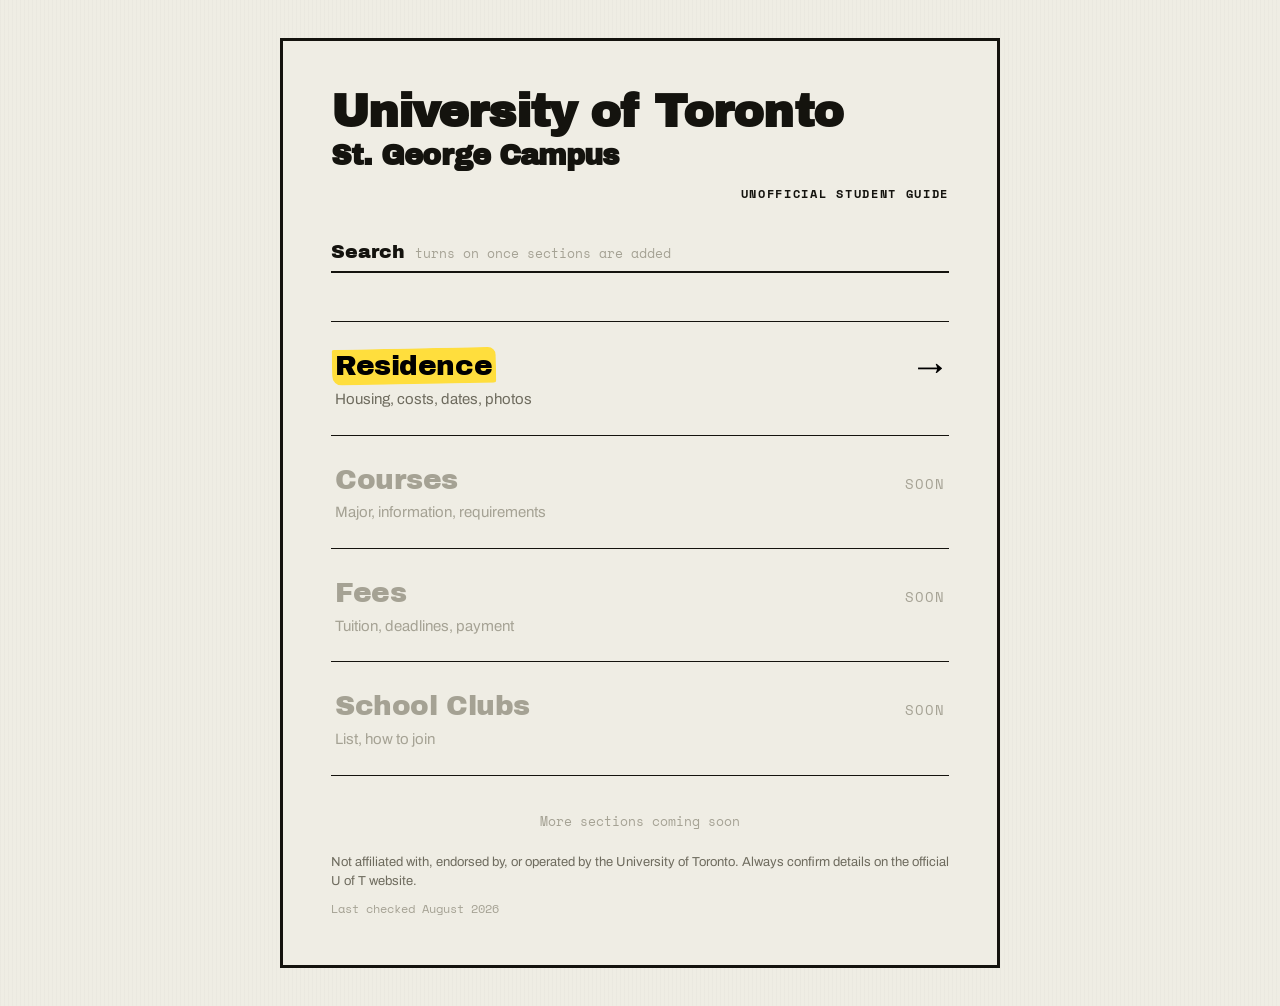
==== index.html @ 9d3afd89 "Add files via upload" ====
<!DOCTYPE html>
<!-- ============================================
     UofT Guide — 홈 화면 (4-A 단계)
     이 파일은 "뼈대" 입니다. 무엇이 화면에 있는지만 정합니다.
     생김새는 style.css, 동작은 app.js 가 담당합니다.
     ============================================ -->
<html lang="en">
<head>
  <meta charset="UTF-8">
  <!-- 폰에서 글자가 삐져나오지 않게 하는 설정. 지우면 안 됩니다. -->
  <meta name="viewport" content="width=device-width, initial-scale=1.0">

  <!-- ⚠️ 아래 한 줄은 "구글아, 이 사이트를 검색 결과에 넣지 마" 라는 뜻입니다.
       주소를 아는 사람만 들어올 수 있게 막아둔 것입니다.
       내용이 충분히 채워져서 남들에게 알려도 되겠다 싶으면,
       이 줄만 통째로 지우세요. 며칠 뒤부터 구글에 뜨기 시작합니다. -->
  <meta name="robots" content="noindex, nofollow">

  <!-- 구글 검색에 뜰 때 보이는 제목과 설명 -->
  <title>UofT St. George — Unofficial Student Guide</title>
  <meta name="description" content="A plain-language guide to residence, courses, fees and clubs at the University of Toronto St. George campus. Made by students, not by the university.">

  <!-- 글씨체를 인터넷에서 불러옵니다 -->
  <link rel="preconnect" href="https://fonts.googleapis.com">
  <link rel="preconnect" href="https://fonts.gstatic.com" crossorigin>
  <link href="https://fonts.googleapis.com/css2?family=Archivo+Black&family=Archivo:wght@400;500;600&family=Space+Mono:wght@400;700&display=swap" rel="stylesheet">

  <!-- 디자인 파일 연결 -->
  <link rel="stylesheet" href="style.css">
</head>

<body>

  <!-- ===== 화면 1: 홈 ===== -->
  <main class="sheet" id="view-home">

    <!-- ===== 상단: 제목 + 검색 ===== -->
    <header class="masthead">
      <h1 class="title">
        University of Toronto
        <span class="title__sub">St.&nbsp;George Campus</span>
      </h1>

      <p class="stamp">Unofficial student guide</p>

      <!-- 검색: 스케치처럼 네모 상자가 아니라 밑줄입니다.
           지금은 잠겨 있습니다. 섹션이 2개 이상 생기는 4-B 단계에서 켭니다. -->
      <div class="search">
        <label class="search__label" for="search">Search</label>
        <input
          class="search__input"
          id="search"
          type="text"
          placeholder="turns on once sections are added"
          disabled>
      </div>
    </header>

    <!-- ===== 섹션 목록 ===== -->
    <!-- 줄 전체가 버튼입니다. data-key 는 app.js 가 어느 줄인지 알아보는 이름표입니다. -->
    <nav class="sections">

      <button type="button" class="row is-live" data-key="residence">
        <span class="row__name"><span class="hl">Residence</span></span>
        <span class="row__cue">&rarr;</span>
        <span class="row__desc">Housing, costs, dates, photos</span>
      </button>

      <button type="button" class="row is-soon" data-key="courses">
        <span class="row__name">Courses</span>
        <span class="row__cue">Soon</span>
        <span class="row__desc">Major, information, requirements</span>
      </button>

      <button type="button" class="row is-soon" data-key="fees">
        <span class="row__name">Fees</span>
        <span class="row__cue">Soon</span>
        <span class="row__desc">Tuition, deadlines, payment</span>
      </button>

      <button type="button" class="row is-soon" data-key="clubs">
        <span class="row__name">School Clubs</span>
        <span class="row__cue">Soon</span>
        <span class="row__desc">List, how to join</span>
      </button>

    </nav>

    <!-- ===== 하단 ===== -->
    <footer class="colophon">
      <p class="colophon__more">More sections coming soon</p>
      <p class="colophon__legal">
        Not affiliated with, endorsed by, or operated by the University of Toronto.
        Always confirm details on the official U&nbsp;of&nbsp;T website.
      </p>
      <p class="colophon__date">Last checked <time datetime="2026-08">August 2026</time></p>
    </footer>

  </main>


  <!-- ===== 화면 2: Residence 목록 =====
       hidden 이 붙어 있으면 화면에 안 보입니다.
       Residence 를 누르면 app.js 가 이걸 떼어냅니다. -->
  <main class="sheet" id="view-residence" hidden>

    <button type="button" class="backlink" data-back>&larr;&nbsp; Back</button>

    <h2 class="page-title">Residence</h2>

    <p class="lede">
      Every residence on the St.&nbsp;George campus, side by side. Figures come
      from U&nbsp;of&nbsp;T's official housing page &mdash; always confirm before you apply.
    </p>

    <!-- 제일 중요한 정보를 형광펜 박스로 -->
    <div class="keybox">
      <p class="keybox__main">First-year residence guarantee</p>
      <p class="keybox__sub">
        Finish your U&nbsp;of&nbsp;T Residence Portal application by <strong>March&nbsp;31</strong>
        and accept your admission offer by <strong>June&nbsp;2</strong>. Miss either date and the
        guarantee is gone.
      </p>
    </div>

    <p class="count" id="res-count"></p>

    <!-- 기숙사 카드가 여기에 자동으로 채워집니다.
         이 안은 비워두세요. app.js 가 data.js 를 읽어서 만듭니다. -->
    <div class="cards" id="res-list"></div>

    <p class="colophon__date">Last checked <time datetime="2026-08">August 2026</time></p>

  </main>


  <!-- ===== 화면 3: 기숙사 상세 =====
       이 안은 거의 비어 있습니다.
       어느 기숙사를 눌렀느냐에 따라 내용이 달라지기 때문에,
       app.js 가 data.js 를 읽어서 그때그때 채워 넣습니다. -->
  <main class="sheet" id="view-detail" hidden>

    <button type="button" class="backlink" data-back-to="residence">&larr;&nbsp; Residence</button>

    <div id="detail-body"></div>

  </main>


  <!-- 짧게 떴다 사라지는 알림창. 처음에는 숨어 있습니다. -->  <div class="toast" id="toast" role="status" aria-live="polite"></div>

  <!-- 파일 연결. 순서가 중요합니다: data.js 가 app.js 보다 먼저 와야 합니다. -->
  <script src="data.js"></script>
  <script src="app.js"></script>
</body>
</html>
---- style.css ----
/* ============================================
   UofT Guide — 디자인 (4-A 단계)
   컨셉: 캠퍼스 게시판에 붙은 학생용 유인물.
   종이, 검은 잉크, 그리고 형광펜 한 줄.
   ============================================ */

/* ---- 색과 글씨체를 여기 한 곳에 모아둡니다.
        나중에 색을 바꾸고 싶으면 이 값만 고치면 전체가 바뀝니다. ---- */
:root {
  --paper:      #EFEDE4;   /* 종이 바탕색 */
  --ink:        #14130E;   /* 글자색 (완전한 검정보다 살짝 부드럽게) */
  --ink-soft:   #6E6B5E;   /* 설명글 */
  --ink-faint:  #A5A294;   /* 아직 안 열린 섹션 */
  --highlight:  #FFDE3D;   /* 형광펜 노랑 */
  --rule:       #14130E;

  --display: "Archivo Black", "Helvetica Neue", Arial, sans-serif;
  --body:    "Archivo", "Helvetica Neue", Arial, sans-serif;
  --mono:    "Space Mono", "Courier New", monospace;
}

/* ---- 모든 요소의 크기 계산 방식을 통일합니다. 안 하면 배치가 어긋납니다. ---- */
*,
*::before,
*::after {
  box-sizing: border-box;
}

html {
  -webkit-text-size-adjust: 100%;
}

body {
  margin: 0;
  padding: clamp(12px, 3vw, 40px);
  background: var(--paper);
  color: var(--ink);
  font-family: var(--body);
  font-size: 17px;
  line-height: 1.45;
  /* 종이 질감: 아주 옅은 세로 결 */
  background-image: repeating-linear-gradient(
    90deg,
    rgba(20, 19, 14, 0.018) 0px,
    rgba(20, 19, 14, 0.018) 1px,
    transparent 1px,
    transparent 4px
  );
}

/* ============ 검은 테두리 종이 ============ */
.sheet {
  max-width: 720px;
  margin: 0 auto;
  border: 3px solid var(--ink);
  padding: clamp(22px, 5vw, 48px);
  background: var(--paper);
}

/* ============ 상단 ============ */
.masthead {
  margin-bottom: clamp(28px, 6vw, 48px);
}

.title {
  margin: 0;
  font-family: var(--display);
  font-size: clamp(30px, 7vw, 46px);
  line-height: 1.02;
  letter-spacing: -0.02em;
  text-wrap: balance;
}

.title__sub {
  display: block;
  font-size: 0.62em;
  margin-top: 0.18em;
}

/* 오른쪽에 도장처럼 찍히는 한 줄 */
.stamp {
  margin: 14px 0 0;
  text-align: right;
  font-family: var(--mono);
  font-size: 12px;
  font-weight: 700;
  letter-spacing: 0.14em;
  text-transform: uppercase;
  color: var(--ink);
}

/* ---- 검색: 밑줄 형태 ---- */
.search {
  display: flex;
  align-items: baseline;
  gap: 10px;
  margin-top: clamp(24px, 5vw, 36px);
  border-bottom: 2px solid var(--ink);
  padding-bottom: 6px;
}

.search__label {
  font-family: var(--display);
  font-size: 19px;
}

.search__input {
  flex: 1;
  min-width: 0;
  border: 0;
  background: transparent;
  font-family: var(--body);
  font-size: 16px;
  color: var(--ink);
  padding: 2px 0;
}

.search__input::placeholder {
  color: var(--ink-faint);
  font-family: var(--mono);
  font-size: 13px;
}

.search__input:disabled {
  cursor: not-allowed;
}

/* ============ 섹션 목록 ============ */
.sections {
  border-top: 1px solid var(--rule);
}

/* 줄 하나가 통째로 버튼입니다 */
.row {
  display: grid;
  grid-template-columns: 1fr auto;
  align-items: baseline;
  gap: 2px 16px;
  width: 100%;
  margin: 0;
  padding: clamp(18px, 4vw, 24px) 4px;
  border: 0;
  border-bottom: 1px solid var(--rule);
  background: transparent;
  font: inherit;
  text-align: left;
  cursor: pointer;
  transition: background-color 0.15s ease, padding-left 0.15s ease;
}

.row__name {
  font-family: var(--display);
  font-size: clamp(22px, 5vw, 28px);
  letter-spacing: -0.015em;
}

.row__cue {
  font-family: var(--mono);
  font-size: 14px;
  letter-spacing: 0.08em;
  white-space: nowrap;
}

.row__desc {
  grid-column: 1 / -1;
  font-size: 15px;
  color: var(--ink-soft);
}

/* ---- 아직 안 열린 섹션: 흐리게 ---- */
.row.is-soon .row__name,
.row.is-soon .row__desc {
  color: var(--ink-faint);
}

.row.is-soon .row__cue {
  color: var(--ink-faint);
  text-transform: uppercase;
}

/* ---- 열린 섹션: 화살표를 크게 ---- */
.row.is-live .row__cue {
  font-family: var(--body);
  font-size: 26px;
  line-height: 1;
}

/* ---- 손가락이나 마우스가 닿았을 때 ---- */
.row.is-live:hover,
.row.is-live:focus-visible {
  background-color: rgba(20, 19, 14, 0.05);
  padding-left: 12px;
}

.row:focus-visible {
  outline: 3px solid var(--ink);
  outline-offset: -3px;
}

/* ============ 형광펜 — 이 페이지의 signature ============
   진짜 형광펜처럼 글자 뒤에 노란 칠이 그어집니다.
   페이지가 열릴 때 왼쪽에서 오른쪽으로 그어지는 애니메이션이 있습니다. */
.hl {
  position: relative;
  display: inline-block;
}

.hl::before {
  content: "";
  position: absolute;
  left: -0.12em;
  right: -0.12em;
  top: 0.12em;
  bottom: 0.06em;
  background: var(--highlight);
  /* 모서리를 불규칙하게 = 손으로 그은 느낌 */
  border-radius: 2px 8px 3px 10px;
  transform: rotate(-1.1deg);
  transform-origin: left center;
  /* 형광펜처럼 글자가 비쳐 보이게 */
  mix-blend-mode: multiply;
  z-index: -1;
  /* 처음엔 폭 0 → 애니메이션으로 늘어남 */
  animation: swipe 0.5s cubic-bezier(0.2, 0.7, 0.3, 1) 0.35s both;
}

@keyframes swipe {
  from { clip-path: inset(0 100% 0 0); }
  to   { clip-path: inset(0 0 0 0); }
}

/* ---- 줄이 하나씩 나타나는 효과 ---- */
.row {
  animation: rise 0.4s ease both;
}
.row:nth-child(1) { animation-delay: 0.05s; }
.row:nth-child(2) { animation-delay: 0.11s; }
.row:nth-child(3) { animation-delay: 0.17s; }
.row:nth-child(4) { animation-delay: 0.23s; }

@keyframes rise {
  from { opacity: 0; transform: translateY(8px); }
  to   { opacity: 1; transform: translateY(0); }
}

/* ============ 하단 ============ */
.colophon {
  margin-top: clamp(24px, 5vw, 36px);
}

.colophon__more {
  margin: 0 0 22px;
  text-align: center;
  font-family: var(--mono);
  font-size: 13px;
  color: var(--ink-faint);
}

.colophon__legal {
  margin: 0 0 8px;
  font-size: 13px;
  line-height: 1.5;
  color: var(--ink-soft);
}

.colophon__date {
  margin: 0;
  font-family: var(--mono);
  font-size: 12px;
  color: var(--ink-faint);
}

/* ============ 알림창 ============ */
.toast {
  position: fixed;
  left: 50%;
  bottom: 24px;
  transform: translate(-50%, 20px);
  max-width: calc(100% - 32px);
  padding: 11px 18px;
  background: var(--ink);
  color: var(--paper);
  font-family: var(--mono);
  font-size: 13px;
  border-radius: 2px;
  opacity: 0;
  pointer-events: none;
  transition: opacity 0.2s ease, transform 0.2s ease;
}

.toast.is-shown {
  opacity: 1;
  transform: translate(-50%, 0);
}

/* ============ 움직임을 싫어하는 사용자 배려 ============
   기기 설정에서 '동작 줄이기'를 켠 사람에게는 애니메이션을 끕니다. */
@media (prefers-reduced-motion: reduce) {
  *,
  *::before,
  *::after {
    animation-duration: 0.001s !important;
    animation-delay: 0s !important;
    transition-duration: 0.001s !important;
  }
}


/* ============================================
   여기서부터 4-B 에서 추가한 부분입니다
   (위쪽 홈 화면 디자인은 하나도 건드리지 않았습니다)
   ============================================ */

/* ---- 뒤로 가기 ---- */
.backlink {
  display: inline-block;
  margin: 0 0 clamp(20px, 4vw, 30px);
  padding: 6px 0;
  border: 0;
  background: transparent;
  font-family: var(--mono);
  font-size: 13px;
  letter-spacing: 0.06em;
  color: var(--ink);
  cursor: pointer;
}

.backlink:hover {
  text-decoration: underline;
}

.backlink:focus-visible {
  outline: 3px solid var(--ink);
  outline-offset: 2px;
}

/* ---- 섹션 제목 ---- */
.page-title {
  margin: 0 0 14px;
  font-family: var(--display);
  font-size: clamp(30px, 7vw, 42px);
  line-height: 1.05;
  letter-spacing: -0.02em;
}

.lede {
  margin: 0 0 clamp(20px, 4vw, 28px);
  font-size: 16px;
  line-height: 1.55;
  color: var(--ink-soft);
  max-width: 46ch;
}

/* ---- 형광펜 박스: 제일 중요한 정보 ---- */
.keybox {
  margin: 0 0 clamp(26px, 5vw, 36px);
  padding: 16px 18px;
  background: var(--highlight);
  border: 2px solid var(--ink);
}

.keybox__main {
  margin: 0 0 5px;
  font-family: var(--display);
  font-size: 18px;
  line-height: 1.25;
}

.keybox__sub {
  margin: 0;
  font-size: 14px;
  line-height: 1.45;
}

/* ---- 개수 표시 ---- */
.count {
  margin: 0 0 12px;
  font-family: var(--mono);
  font-size: 12px;
  letter-spacing: 0.1em;
  text-transform: uppercase;
  color: var(--ink-faint);
  border-top: 1px solid var(--rule);
  padding-top: 12px;
}

/* ---- 카드 목록 ---- */
.cards {
  display: grid;
  gap: 14px;
}

.card {
  display: grid;
  grid-template-columns: 96px 1fr;
  gap: 0 14px;
  width: 100%;
  padding: 12px;
  border: 2px solid var(--ink);
  background: transparent;
  font: inherit;
  text-align: left;
  cursor: pointer;
  transition: transform 0.14s ease, box-shadow 0.14s ease;
}

.card:hover,
.card:focus-visible {
  transform: translate(-2px, -2px);
  box-shadow: 4px 4px 0 var(--ink);
}

.card:focus-visible {
  outline: none;
}

/* ---- 카드 사진 ---- */
.card__photo {
  position: relative;
  display: block;
  aspect-ratio: 1 / 1;
  overflow: hidden;
  background: rgba(20, 19, 14, 0.07);
}

.card__img {
  width: 100%;
  height: 100%;
  object-fit: cover;
  display: block;
}

/* 사진이 없거나 주소가 깨졌을 때 나오는 회색 네모 */
.card__photo.is-empty::after {
  content: "no photo";
  position: absolute;
  inset: 0;
  display: flex;
  align-items: center;
  justify-content: center;
  font-family: var(--mono);
  font-size: 10px;
  letter-spacing: 0.08em;
  color: var(--ink-faint);
}

/* ---- 카드 글자 ---- */
.card__body {
  display: grid;
  grid-template-columns: 1fr auto;
  align-content: center;
  gap: 3px 10px;
}

.card__name {
  font-family: var(--display);
  font-size: clamp(16px, 3.6vw, 19px);
  line-height: 1.2;
  letter-spacing: -0.01em;
}

.card__cue {
  font-size: 19px;
  line-height: 1;
  align-self: center;
}

.card__meta,
.card__addr {
  grid-column: 1 / -1;
}

.card__meta {
  font-size: 14px;
  color: var(--ink);
}

.card__addr {
  font-family: var(--mono);
  font-size: 11px;
  color: var(--ink-faint);
}

/* ---- 데이터가 하나도 없을 때 ---- */
.empty {
  margin: 0;
  padding: 30px 16px;
  border: 2px dashed var(--ink-faint);
  text-align: center;
  font-family: var(--mono);
  font-size: 13px;
  color: var(--ink-soft);
}

/* ---- 아주 좁은 폰에서는 사진을 조금 줄입니다 ---- */
@media (max-width: 380px) {
  .card {
    grid-template-columns: 76px 1fr;
    gap: 0 11px;
  }
}


/* ============================================
   여기서부터 4-C 에서 추가한 부분입니다
   (상세 화면. 위쪽은 하나도 건드리지 않았습니다)
   ============================================ */

:root {
  --official: #1B4D8F;   /* 공식 정보 = 파랑 */
  --student:  #C05A16;   /* 학생 의견 = 주황 */
}

/* ---- 영상 ---- */
.media {
  margin: 0 0 clamp(20px, 4vw, 28px);
}

.video {
  position: relative;
  width: 100%;
  aspect-ratio: 16 / 9;
  border: 2px solid var(--ink);
  background: var(--ink);
}

.video iframe {
  position: absolute;
  inset: 0;
  width: 100%;
  height: 100%;
  display: block;
}

/* 영상이나 사진 아래 붙는 출처 한 줄 */
.credit {
  margin: 7px 0 0;
  font-family: var(--mono);
  font-size: 11px;
  letter-spacing: 0.04em;
  color: var(--ink-faint);
}

/* ---- 사진 여러 장: 옆으로 넘겨 보기 ---- */
.strip {
  display: flex;
  gap: 10px;
  overflow-x: auto;
  margin: 0 0 clamp(20px, 4vw, 28px);
  padding-bottom: 8px;
  scroll-snap-type: x mandatory;
  -webkit-overflow-scrolling: touch;
}

.strip__img {
  flex: 0 0 auto;
  width: min(78%, 300px);
  aspect-ratio: 4 / 3;
  object-fit: cover;
  border: 2px solid var(--ink);
  scroll-snap-align: start;
}

/* ---- 노란 박스 안 가격 단위 ---- */
.keybox__unit {
  font-family: var(--body);
  font-size: 13px;
  font-weight: 500;
}

/* ---- 정보 구역: 공식 / 학생 ---- */
.block {
  margin: 0 0 clamp(22px, 4vw, 30px);
  padding-top: 16px;
  border-top: 3px solid var(--ink);
}

.block__head {
  margin: 0 0 12px;
  font-family: var(--mono);
  font-size: 12px;
  font-weight: 700;
  letter-spacing: 0.16em;
  text-transform: uppercase;
}

.block--official .block__head { color: var(--official); }
.block--student  .block__head { color: var(--student); }

/* 구역 색을 왼쪽 세로선으로도 한 번 더 표시 */
.block--official { border-left: 4px solid var(--official); padding-left: 14px; }
.block--student  { border-left: 4px solid var(--student);  padding-left: 14px; }

/* ---- 공식 정보 목록 ---- */
.facts {
  margin: 0;
  padding: 0;
  list-style: none;
}

.fact {
  display: grid;
  grid-template-columns: 108px 1fr;
  gap: 10px;
  padding: 8px 0;
  border-bottom: 1px solid rgba(20, 19, 14, 0.14);
  font-size: 15px;
}

.fact:last-child {
  border-bottom: 0;
}

.fact__label {
  font-family: var(--mono);
  font-size: 11px;
  letter-spacing: 0.07em;
  text-transform: uppercase;
  color: var(--ink-faint);
  padding-top: 3px;
}

/* ---- 학생 의견 ---- */
.notes {
  margin: 0;
  padding-left: 18px;
  font-size: 15px;
  line-height: 1.55;
}

.notes li {
  margin-bottom: 7px;
}

/* ---- 공식 사이트로 가는 큰 버튼 ---- */
.cta {
  display: block;
  margin: 0 0 18px;
  padding: 15px 18px;
  border: 2px solid var(--ink);
  background: var(--ink);
  color: var(--paper);
  font-family: var(--display);
  font-size: 16px;
  text-align: center;
  text-decoration: none;
  transition: transform 0.14s ease, box-shadow 0.14s ease;
}

.cta:hover,
.cta:focus-visible {
  transform: translate(-2px, -2px);
  box-shadow: 4px 4px 0 var(--ink);
}

/* ---- 좁은 폰에서는 항목 이름을 위로 ---- */
@media (max-width: 380px) {
  .fact {
    grid-template-columns: 1fr;
    gap: 2px;
  }
}
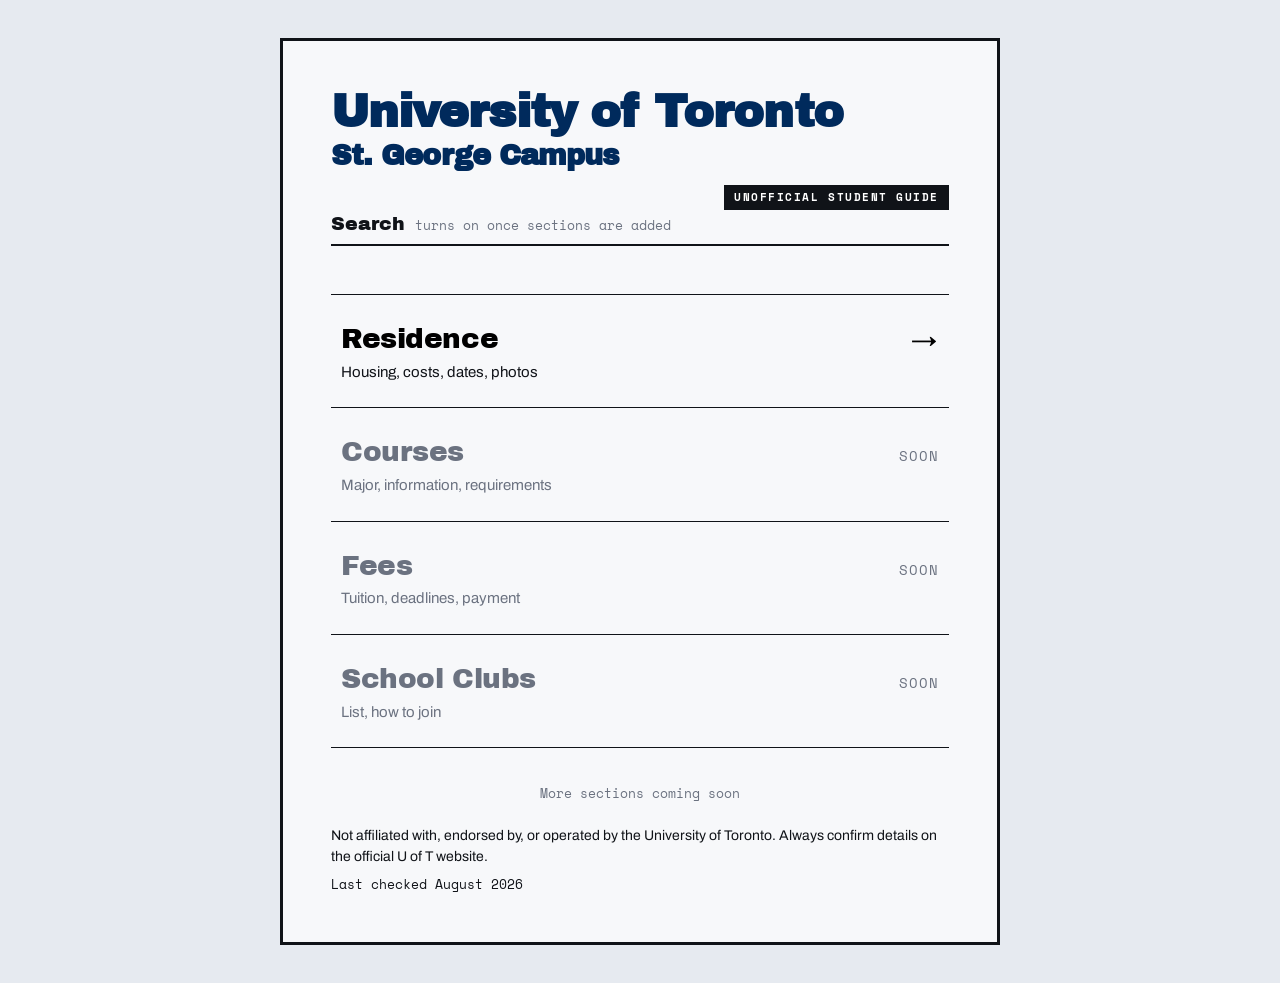
==== commit 09070506: "Add files via upload" ====
--- a/index.html
+++ b/index.html
@@ -61,7 +61,7 @@
     <nav class="sections">
 
       <button type="button" class="row is-live" data-key="residence">
-        <span class="row__name"><span class="hl">Residence</span></span>
+        <span class="row__name">Residence</span>
         <span class="row__cue">&rarr;</span>
         <span class="row__desc">Housing, costs, dates, photos</span>
       </button>
@@ -123,6 +123,13 @@
       </p>
     </div>
 
+    <!-- 정렬 버튼. data-sort 값을 app.js 가 읽습니다. -->
+    <div class="sortbar">
+      <span class="sortbar__label">Sort</span>
+      <button type="button" class="sortbtn is-on" data-sort="price">Lowest price</button>
+      <button type="button" class="sortbtn" data-sort="name">A&ndash;Z</button>
+    </div>
+
     <p class="count" id="res-count"></p>
 
     <!-- 기숙사 카드가 여기에 자동으로 채워집니다.
--- a/style.css
+++ b/style.css
@@ -7,12 +7,17 @@
 /* ---- 색과 글씨체를 여기 한 곳에 모아둡니다.
         나중에 색을 바꾸고 싶으면 이 값만 고치면 전체가 바뀝니다. ---- */
 :root {
-  --paper:      #EFEDE4;   /* 종이 바탕색 */
-  --ink:        #14130E;   /* 글자색 (완전한 검정보다 살짝 부드럽게) */
-  --ink-soft:   #6E6B5E;   /* 설명글 */
-  --ink-faint:  #A5A294;   /* 아직 안 열린 섹션 */
+  --bg:         #E6EAF0;   /* 화면 전체 바탕. 순백보다 어둡게 해서 눈부심을 줄입니다 */
+  --paper:      #F7F8FA;   /* 종이 부분. 순백(#FFFFFF)이 아니라 살짝 낮춘 밝기 */
+  --ink:        #101318;   /* 본문 글자 (거의 검정) */
+  --ink-soft:   #101318;   /* 예전에는 회색이었지만 이제 본문과 같은 검정입니다.
+                              글의 중요도는 색이 아니라 '크기'로만 구분합니다. */
+  --ink-faint:  #101318;   /* 위와 같음 */
+  --muted:      #6B7280;   /* 아직 열리지 않은 섹션에만 쓰는 회색.
+                              중요도가 아니라 '지금 못 누름'을 나타내는 색입니다. */
+  --uoft:       #002A5C;   /* 토론토 대학 파랑 */
   --highlight:  #FFDE3D;   /* 형광펜 노랑 */
-  --rule:       #14130E;
+  --rule:       #101318;
 
   --display: "Archivo Black", "Helvetica Neue", Arial, sans-serif;
   --body:    "Archivo", "Helvetica Neue", Arial, sans-serif;
@@ -33,19 +38,11 @@
 body {
   margin: 0;
   padding: clamp(12px, 3vw, 40px);
-  background: var(--paper);
+  background: var(--bg);
   color: var(--ink);
   font-family: var(--body);
   font-size: 17px;
   line-height: 1.45;
-  /* 종이 질감: 아주 옅은 세로 결 */
-  background-image: repeating-linear-gradient(
-    90deg,
-    rgba(20, 19, 14, 0.018) 0px,
-    rgba(20, 19, 14, 0.018) 1px,
-    transparent 1px,
-    transparent 4px
-  );
 }
 
 /* ============ 검은 테두리 종이 ============ */
@@ -64,6 +61,7 @@
 
 .title {
   margin: 0;
+  color: var(--uoft);          /* 토론토 대학 파랑 */
   font-family: var(--display);
   font-size: clamp(30px, 7vw, 46px);
   line-height: 1.02;
@@ -78,15 +76,27 @@
 }
 
 /* 오른쪽에 도장처럼 찍히는 한 줄 */
+/* 비공식임을 분명히 알리는 도장.
+   학교 공식 사이트로 오해받지 않도록 일부러 눈에 띄게 만들었습니다. */
 .stamp {
+  display: inline-block;
   margin: 14px 0 0;
-  text-align: right;
-  font-family: var(--mono);
-  font-size: 12px;
+  padding: 5px 10px;
+  background: var(--ink);
+  color: #FFFFFF;
+  font-family: var(--mono);
+  font-size: 11px;
   font-weight: 700;
   letter-spacing: 0.14em;
   text-transform: uppercase;
-  color: var(--ink);
+}
+
+/* 도장을 오른쪽으로 밀기 위한 줄 */
+.masthead .stamp {
+  float: right;
+}
+.search {
+  clear: both;
 }
 
 /* ---- 검색: 밑줄 형태 ---- */
@@ -116,7 +126,7 @@
 }
 
 .search__input::placeholder {
-  color: var(--ink-faint);
+  color: var(--muted);
   font-family: var(--mono);
   font-size: 13px;
 }
@@ -132,20 +142,94 @@
 
 /* 줄 하나가 통째로 버튼입니다 */
 .row {
+  position: relative;
+  overflow: hidden;
   display: grid;
   grid-template-columns: 1fr auto;
   align-items: baseline;
   gap: 2px 16px;
   width: 100%;
   margin: 0;
-  padding: clamp(18px, 4vw, 24px) 4px;
+  padding: clamp(18px, 4vw, 24px) 10px;
   border: 0;
   border-bottom: 1px solid var(--rule);
   background: transparent;
   font: inherit;
   text-align: left;
   cursor: pointer;
-  transition: background-color 0.15s ease, padding-left 0.15s ease;
+}
+
+/* ---- 노란 테이프 ----
+   마우스를 올리면 형광펜을 그은 것처럼 줄 전체를 좌에서 우로 훑습니다.
+   진짜 형광펜처럼 보이게 하려고 네 가지를 넣었습니다:
+     1) 살짝 기울임      — 손으로 그은 것처럼
+     2) 울퉁불퉁한 가장자리 — 반듯한 네모가 아니게
+     3) 양 끝을 진하게    — 펜이 멈춘 자리에 잉크가 고이는 효과
+     4) 반투명 겹침      — 종이 위에 색이 얹힌 느낌 */
+.row::before {
+  content: "";
+  position: absolute;
+  left: -4px;
+  right: -4px;
+  top: 12%;
+  bottom: 12%;
+
+  /* 양 끝이 진하고 가운데가 옅음 = 펜이 시작하고 멈춘 자리 */
+  background: linear-gradient(
+    to right,
+    rgba(255, 214, 41, 0.98) 0%,
+    rgba(255, 222, 61, 0.80) 9%,
+    rgba(255, 226, 82, 0.74) 45%,
+    rgba(255, 222, 61, 0.82) 88%,
+    rgba(255, 210, 30, 0.98) 100%
+  );
+
+  /* 위아래 가장자리를 물결지게 잘라서 손으로 그은 자국처럼 */
+  clip-path: polygon(
+    0% 14%,  9% 5%,  23% 11%, 38% 4%,  55% 10%, 71% 3%,  86% 9%, 100% 5%,
+    100% 88%, 88% 96%, 73% 89%, 57% 97%, 41% 90%, 26% 96%, 11% 90%, 0% 95%
+  );
+
+  transform: rotate(-0.5deg) scaleX(0);
+  transform-origin: left center;
+  transition: transform 0.28s cubic-bezier(0.16, 0.8, 0.3, 1);
+
+  /* 종이 위에 색을 얹은 느낌 */
+  mix-blend-mode: multiply;
+  z-index: 0;
+}
+
+.row:hover::before,
+.row:focus-visible::before {
+  transform: rotate(-0.5deg) scaleX(1);
+}
+
+/* 펜 끝이 지나간 자리에 남는 옅은 잔상 */
+.row::after {
+  content: "";
+  position: absolute;
+  left: -4px;
+  right: -4px;
+  top: 10%;
+  bottom: 14%;
+  background: rgba(255, 226, 82, 0.32);
+  clip-path: polygon(0% 30%, 100% 12%, 100% 74%, 0% 88%);
+  transform: rotate(-0.5deg) scaleX(0);
+  transform-origin: left center;
+  transition: transform 0.36s cubic-bezier(0.16, 0.8, 0.3, 1) 0.03s;
+  mix-blend-mode: multiply;
+  z-index: 0;
+}
+
+.row:hover::after,
+.row:focus-visible::after {
+  transform: rotate(-0.5deg) scaleX(1);
+}
+
+/* 글자는 테이프 위에 오게 */
+.row > * {
+  position: relative;
+  z-index: 1;
 }
 
 .row__name {
@@ -170,12 +254,19 @@
 /* ---- 아직 안 열린 섹션: 흐리게 ---- */
 .row.is-soon .row__name,
 .row.is-soon .row__desc {
-  color: var(--ink-faint);
+  color: var(--muted);
 }
 
 .row.is-soon .row__cue {
-  color: var(--ink-faint);
+  color: var(--muted);
   text-transform: uppercase;
+}
+
+/* 노란 테이프 위에서는 흐린 글자도 검게 바꿔 읽히게 합니다 */
+.row.is-soon:hover .row__name,
+.row.is-soon:hover .row__desc,
+.row.is-soon:hover .row__cue {
+  color: var(--ink);
 }
 
 /* ---- 열린 섹션: 화살표를 크게 ---- */
@@ -185,48 +276,9 @@
   line-height: 1;
 }
 
-/* ---- 손가락이나 마우스가 닿았을 때 ---- */
-.row.is-live:hover,
-.row.is-live:focus-visible {
-  background-color: rgba(20, 19, 14, 0.05);
-  padding-left: 12px;
-}
-
 .row:focus-visible {
   outline: 3px solid var(--ink);
   outline-offset: -3px;
-}
-
-/* ============ 형광펜 — 이 페이지의 signature ============
-   진짜 형광펜처럼 글자 뒤에 노란 칠이 그어집니다.
-   페이지가 열릴 때 왼쪽에서 오른쪽으로 그어지는 애니메이션이 있습니다. */
-.hl {
-  position: relative;
-  display: inline-block;
-}
-
-.hl::before {
-  content: "";
-  position: absolute;
-  left: -0.12em;
-  right: -0.12em;
-  top: 0.12em;
-  bottom: 0.06em;
-  background: var(--highlight);
-  /* 모서리를 불규칙하게 = 손으로 그은 느낌 */
-  border-radius: 2px 8px 3px 10px;
-  transform: rotate(-1.1deg);
-  transform-origin: left center;
-  /* 형광펜처럼 글자가 비쳐 보이게 */
-  mix-blend-mode: multiply;
-  z-index: -1;
-  /* 처음엔 폭 0 → 애니메이션으로 늘어남 */
-  animation: swipe 0.5s cubic-bezier(0.2, 0.7, 0.3, 1) 0.35s both;
-}
-
-@keyframes swipe {
-  from { clip-path: inset(0 100% 0 0); }
-  to   { clip-path: inset(0 0 0 0); }
 }
 
 /* ---- 줄이 하나씩 나타나는 효과 ---- */
@@ -253,21 +305,21 @@
   text-align: center;
   font-family: var(--mono);
   font-size: 13px;
-  color: var(--ink-faint);
+  color: var(--muted);
 }
 
 .colophon__legal {
   margin: 0 0 8px;
+  font-size: 14px;
+  line-height: 1.5;
+  color: var(--ink);
+}
+
+.colophon__date {
+  margin: 0;
+  font-family: var(--mono);
   font-size: 13px;
-  line-height: 1.5;
-  color: var(--ink-soft);
-}
-
-.colophon__date {
-  margin: 0;
-  font-family: var(--mono);
-  font-size: 12px;
-  color: var(--ink-faint);
+  color: var(--ink);
 }
 
 /* ============ 알림창 ============ */
@@ -312,21 +364,30 @@
    ============================================ */
 
 /* ---- 뒤로 가기 ---- */
+/* 뒤로 가기 버튼.
+   전에는 작은 글씨라서 어디를 눌러야 할지 알기 어려웠습니다.
+   이제 테두리가 있는 확실한 버튼 모양이고, 손가락으로 누르기 좋은 크기입니다. */
 .backlink {
-  display: inline-block;
-  margin: 0 0 clamp(20px, 4vw, 30px);
-  padding: 6px 0;
-  border: 0;
-  background: transparent;
-  font-family: var(--mono);
-  font-size: 13px;
-  letter-spacing: 0.06em;
-  color: var(--ink);
+  display: inline-flex;
+  align-items: center;
+  gap: 8px;
+  margin: 0 0 clamp(22px, 4vw, 32px);
+  padding: 11px 20px 11px 16px;
+  border: 2px solid var(--uoft);
+  background: var(--paper);
+  font-family: var(--body);
+  font-size: 15px;
+  font-weight: 600;
+  letter-spacing: 0.01em;
+  color: var(--uoft);
   cursor: pointer;
+  transition: background-color 0.14s ease, color 0.14s ease, box-shadow 0.14s ease;
 }
 
 .backlink:hover {
-  text-decoration: underline;
+  background: var(--uoft);
+  color: #FFFFFF;
+  box-shadow: 4px 4px 0 var(--ink);
 }
 
 .backlink:focus-visible {
@@ -346,8 +407,8 @@
 .lede {
   margin: 0 0 clamp(20px, 4vw, 28px);
   font-size: 16px;
-  line-height: 1.55;
-  color: var(--ink-soft);
+  line-height: 1.6;
+  color: var(--ink);
   max-width: 46ch;
 }
 
@@ -373,15 +434,16 @@
 }
 
 /* ---- 개수 표시 ---- */
+/* 총 몇 곳인지 보여주는 줄. 검은 굵은 글씨로 또렷하게. */
 .count {
-  margin: 0 0 12px;
-  font-family: var(--mono);
-  font-size: 12px;
-  letter-spacing: 0.1em;
+  margin: 0 0 14px;
+  font-family: var(--display);
+  font-size: 15px;
+  letter-spacing: 0.04em;
   text-transform: uppercase;
-  color: var(--ink-faint);
-  border-top: 1px solid var(--rule);
-  padding-top: 12px;
+  color: var(--ink);
+  border-top: 2px solid var(--rule);
+  padding-top: 14px;
 }
 
 /* ---- 카드 목록 ---- */
@@ -397,17 +459,21 @@
   width: 100%;
   padding: 12px;
   border: 2px solid var(--ink);
-  background: transparent;
+  background: var(--paper);
   font: inherit;
   text-align: left;
   cursor: pointer;
-  transition: transform 0.14s ease, box-shadow 0.14s ease;
+  /* 카드를 움직이지 않습니다.
+     전에는 마우스를 올리면 2px 움직였는데, 그때 사진이 같이 움직이면서
+     브라우저가 사진을 다시 그리느라 가장자리가 지글거렸습니다.
+     이제 그림자만 나타나므로 사진은 한 번 그려진 자리에 그대로 있습니다. */
+  transition: box-shadow 0.14s ease, background-color 0.14s ease;
 }
 
 .card:hover,
 .card:focus-visible {
-  transform: translate(-2px, -2px);
-  box-shadow: 4px 4px 0 var(--ink);
+  box-shadow: 5px 5px 0 var(--uoft);
+  background-color: #EDF1F7;
 }
 
 .card:focus-visible {
@@ -420,7 +486,7 @@
   display: block;
   aspect-ratio: 1 / 1;
   overflow: hidden;
-  background: rgba(20, 19, 14, 0.07);
+  background: #E2E6EC;
 }
 
 .card__img {
@@ -428,6 +494,8 @@
   height: 100%;
   object-fit: cover;
   display: block;
+  /* 사진을 별도 레이어로 분리해 다시 그려지는 일을 줄입니다 */
+  backface-visibility: hidden;
 }
 
 /* 사진이 없거나 주소가 깨졌을 때 나오는 회색 네모 */
@@ -439,9 +507,9 @@
   align-items: center;
   justify-content: center;
   font-family: var(--mono);
-  font-size: 10px;
+  font-size: 11px;
   letter-spacing: 0.08em;
-  color: var(--ink-faint);
+  color: var(--muted);
 }
 
 /* ---- 카드 글자 ---- */
@@ -465,20 +533,24 @@
   align-self: center;
 }
 
-.card__meta,
-.card__addr {
+/* 카드 안 위계는 색이 아니라 크기와 굵기로만 만듭니다.
+   이름 19px 굵게 > 가격 17px 굵게 > 방 형태 14px */
+.card__price,
+.card__meta {
   grid-column: 1 / -1;
+  color: var(--ink);
+}
+
+.card__price {
+  margin-top: 3px;
+  font-family: var(--display);
+  font-size: 17px;
+  letter-spacing: -0.01em;
 }
 
 .card__meta {
+  margin-top: 2px;
   font-size: 14px;
-  color: var(--ink);
-}
-
-.card__addr {
-  font-family: var(--mono);
-  font-size: 11px;
-  color: var(--ink-faint);
 }
 
 /* ---- 데이터가 하나도 없을 때 ---- */
@@ -507,7 +579,7 @@
    ============================================ */
 
 :root {
-  --official: #1B4D8F;   /* 공식 정보 = 파랑 */
+  --official: #002A5C;   /* 공식 정보 = 토론토 대학 파랑 */
   --student:  #C05A16;   /* 학생 의견 = 주황 */
 }
 
@@ -536,9 +608,9 @@
 .credit {
   margin: 7px 0 0;
   font-family: var(--mono);
-  font-size: 11px;
+  font-size: 12px;
   letter-spacing: 0.04em;
-  color: var(--ink-faint);
+  color: var(--ink);
 }
 
 /* ---- 사진 여러 장: 옆으로 넘겨 보기 ---- */
@@ -600,24 +672,57 @@
 
 .fact {
   display: grid;
-  grid-template-columns: 108px 1fr;
-  gap: 10px;
-  padding: 8px 0;
-  border-bottom: 1px solid rgba(20, 19, 14, 0.14);
-  font-size: 15px;
+  grid-template-columns: 130px 1fr;
+  gap: 12px;
+  padding: 11px 0;
+  border-bottom: 1px solid #D4D9E0;
+  font-size: 17px;
+  line-height: 1.45;
 }
 
 .fact:last-child {
   border-bottom: 0;
 }
 
+/* 항목 이름. 전에는 연한 회색 작은 글씨였는데
+   검은 굵은 글씨로 키워서 훨씬 읽기 쉽게 만들었습니다. */
 .fact__label {
-  font-family: var(--mono);
-  font-size: 11px;
-  letter-spacing: 0.07em;
-  text-transform: uppercase;
-  color: var(--ink-faint);
-  padding-top: 3px;
+  font-family: var(--body);
+  font-size: 15px;
+  font-weight: 700;
+  letter-spacing: 0.01em;
+  color: var(--ink);
+  padding-top: 1px;
+}
+
+.fact__value {
+  color: var(--ink);
+}
+
+/* 가격 목록은 왼쪽에 이름, 오른쪽에 금액 */
+.fact--price {
+  grid-template-columns: 1fr auto;
+  align-items: baseline;
+  gap: 14px;
+  font-size: 16px;
+}
+
+.fact__amount {
+  font-family: var(--display);
+  font-size: 16px;
+  color: var(--ink);
+  white-space: nowrap;
+}
+
+/* 구역 아래 붙는 설명 문단 */
+.blocknote {
+  margin: 12px 0 0;
+  padding: 12px 14px;
+  background: #EDF1F7;
+  border-left: 3px solid var(--uoft);
+  font-size: 15px;
+  line-height: 1.55;
+  color: var(--ink);
 }
 
 /* ---- 학생 의견 ---- */
@@ -654,9 +759,305 @@
 }
 
 /* ---- 좁은 폰에서는 항목 이름을 위로 ---- */
-@media (max-width: 380px) {
+@media (max-width: 420px) {
   .fact {
     grid-template-columns: 1fr;
     gap: 2px;
   }
-}
+  /* 가격 목록은 좁은 화면에서도 이름/금액을 좌우로 유지 */
+  .fact--price {
+    grid-template-columns: 1fr auto;
+    gap: 10px;
+  }
+}
+
+
+
+/* ============================================
+   정렬 버튼 · 주의 딱지 (여기서부터 추가분)
+   ============================================ */
+
+.sortbar {
+  display: flex;
+  align-items: center;
+  flex-wrap: wrap;
+  gap: 8px;
+  margin: 0 0 12px;
+}
+
+.sortbar__label {
+  font-family: var(--mono);
+  font-size: 12px;
+  letter-spacing: 0.12em;
+  text-transform: uppercase;
+  color: var(--ink);
+  margin-right: 2px;
+}
+
+.sortbtn {
+  padding: 7px 13px;
+  border: 2px solid var(--ink);
+  background: var(--paper);
+  color: var(--ink);
+  font-family: var(--body);
+  font-size: 13px;
+  font-weight: 600;
+  cursor: pointer;
+  transition: background-color 0.12s ease, color 0.12s ease;
+}
+
+.sortbtn:hover {
+  background: #E4EAF3;
+}
+
+/* 지금 켜져 있는 정렬 버튼 */
+.sortbtn.is-on {
+  background: var(--uoft);
+  border-color: var(--uoft);
+  color: #FFFFFF;
+}
+
+.sortbtn:focus-visible {
+  outline: 3px solid var(--ink);
+  outline-offset: 2px;
+}
+
+/* ---- 카드에 붙는 주의 딱지 ---- */
+.card__badges {
+  grid-column: 1 / -1;
+  display: flex;
+  flex-wrap: wrap;
+  gap: 5px;
+  margin-top: 6px;
+}
+
+/* 주의 딱지 — 가격을 오해할 수 있는 경우.
+   형광펜과 같은 노란색을 써서 "여기 주의" 라는 뜻을 통일했습니다.
+   식사 미포함과 계약 기간, 둘 다 똑같이 중요하므로 같은 모양입니다. */
+.badge {
+  padding: 3px 8px;
+  border: 1.5px solid var(--ink);
+  background: var(--highlight);
+  font-family: var(--mono);
+  font-size: 12px;
+  font-weight: 700;
+  letter-spacing: 0.03em;
+  color: var(--ink);
+  white-space: nowrap;
+}
+
+
+/* ============================================
+   층별 방 사진 구역
+   ============================================ */
+
+.floors {
+  display: grid;
+  grid-template-columns: repeat(auto-fill, minmax(150px, 1fr));
+  gap: 12px;
+  margin: 0;
+}
+
+.floor {
+  margin: 0;
+  border: 2px solid var(--ink);
+  background: var(--paper);
+}
+
+.floor__img {
+  width: 100%;
+  aspect-ratio: 4 / 3;
+  object-fit: cover;
+  display: block;
+  backface-visibility: hidden;
+}
+
+.floor__cap {
+  padding: 8px 10px;
+  border-top: 2px solid var(--ink);
+  font-size: 14px;
+  line-height: 1.4;
+  color: var(--ink);
+}
+
+/* 층 번호를 작은 태그로 */
+.floor__num {
+  display: inline-block;
+  margin-right: 6px;
+  padding: 1px 6px;
+  background: var(--student);
+  color: #FFFFFF;
+  font-family: var(--mono);
+  font-size: 11px;
+  font-weight: 700;
+}
+
+/* ---- 아직 사진이 없을 때 나오는 자리 ----
+   비어 보이지 않고 "여기가 채워질 곳"으로 읽히게 만들었습니다. */
+.floors-empty {
+  padding: 26px 20px;
+  border: 2px dashed var(--student);
+  background: #FDF3EA;
+  text-align: center;
+}
+
+.floors-empty__title {
+  margin: 0 0 7px;
+  font-family: var(--display);
+  font-size: 16px;
+  color: var(--student);
+}
+
+.floors-empty__body {
+  margin: 0 auto;
+  max-width: 42ch;
+  font-size: 15px;
+  line-height: 1.55;
+  color: var(--ink);
+}
+
+
+
+/* ============================================
+   겨울방학 판정 한 줄
+   ============================================ */
+
+.verdict {
+  margin: 0;
+  padding: 13px 15px;
+  border: 2px solid var(--uoft);
+  background: var(--paper);
+  font-family: var(--display);
+  font-size: 18px;
+  line-height: 1.3;
+  color: var(--ink);
+}
+
+/* 문을 닫는 곳은 노란 경고색으로 */
+.verdict--warn {
+  border-color: var(--ink);
+  background: var(--highlight);
+}
+
+
+/* ============================================
+   건물별 설명 (UC 처럼 건물이 여러 채인 경우)
+   ============================================ */
+
+.halls {
+  display: grid;
+  gap: 12px;
+}
+
+.hall {
+  padding: 15px 16px;
+  border: 2px solid var(--ink);
+  background: var(--paper);
+}
+
+.hall__name {
+  margin: 0 0 5px;
+  font-family: var(--display);
+  font-size: 18px;
+  line-height: 1.2;
+  color: var(--uoft);
+}
+
+/* 건축 연도, 수용 인원 같은 짧은 사실 */
+.hall__tags {
+  margin: 0 0 9px;
+  font-family: var(--mono);
+  font-size: 12px;
+  letter-spacing: 0.04em;
+  color: var(--ink);
+}
+
+.hall__rooms {
+  margin: 0 0 7px;
+  font-size: 15px;
+  line-height: 1.45;
+  color: var(--ink);
+}
+
+.hall__note {
+  margin: 0;
+  padding-top: 9px;
+  border-top: 1px solid #D4D9E0;
+  font-size: 15px;
+  line-height: 1.5;
+  color: var(--ink);
+}
+
+
+/* ============================================
+   밀플랜 카드
+   (건물 카드와 같은 생김새로 맞췄습니다)
+   ============================================ */
+
+.plans {
+  display: grid;
+  gap: 12px;
+}
+
+.plan {
+  padding: 15px 16px;
+  border: 2px solid var(--ink);
+  background: var(--paper);
+}
+
+.plan__top {
+  display: flex;
+  align-items: baseline;
+  justify-content: space-between;
+  gap: 12px;
+  flex-wrap: wrap;
+}
+
+.plan__name {
+  margin: 0;
+  font-family: var(--display);
+  font-size: 18px;
+  line-height: 1.2;
+  color: var(--uoft);
+}
+
+.plan__price {
+  font-family: var(--display);
+  font-size: 17px;
+  color: var(--ink);
+  white-space: nowrap;
+}
+
+.plan__pricelabel {
+  font-family: var(--body);
+  font-size: 13px;
+  font-weight: 500;
+}
+
+/* 점 찍은 설명 */
+.plan__list {
+  margin: 11px 0 0;
+  padding-left: 20px;
+  font-size: 16px;
+  line-height: 1.5;
+  color: var(--ink);
+}
+
+.plan__list li {
+  margin-bottom: 5px;
+}
+
+.plan__list li::marker {
+  color: var(--uoft);
+}
+
+/* 아래 붙는 기울임체 한 줄 */
+.plan__note {
+  margin: 11px 0 0;
+  padding-top: 9px;
+  border-top: 1px solid #D4D9E0;
+  font-size: 14px;
+  font-style: italic;
+  line-height: 1.45;
+  color: var(--ink);
+}
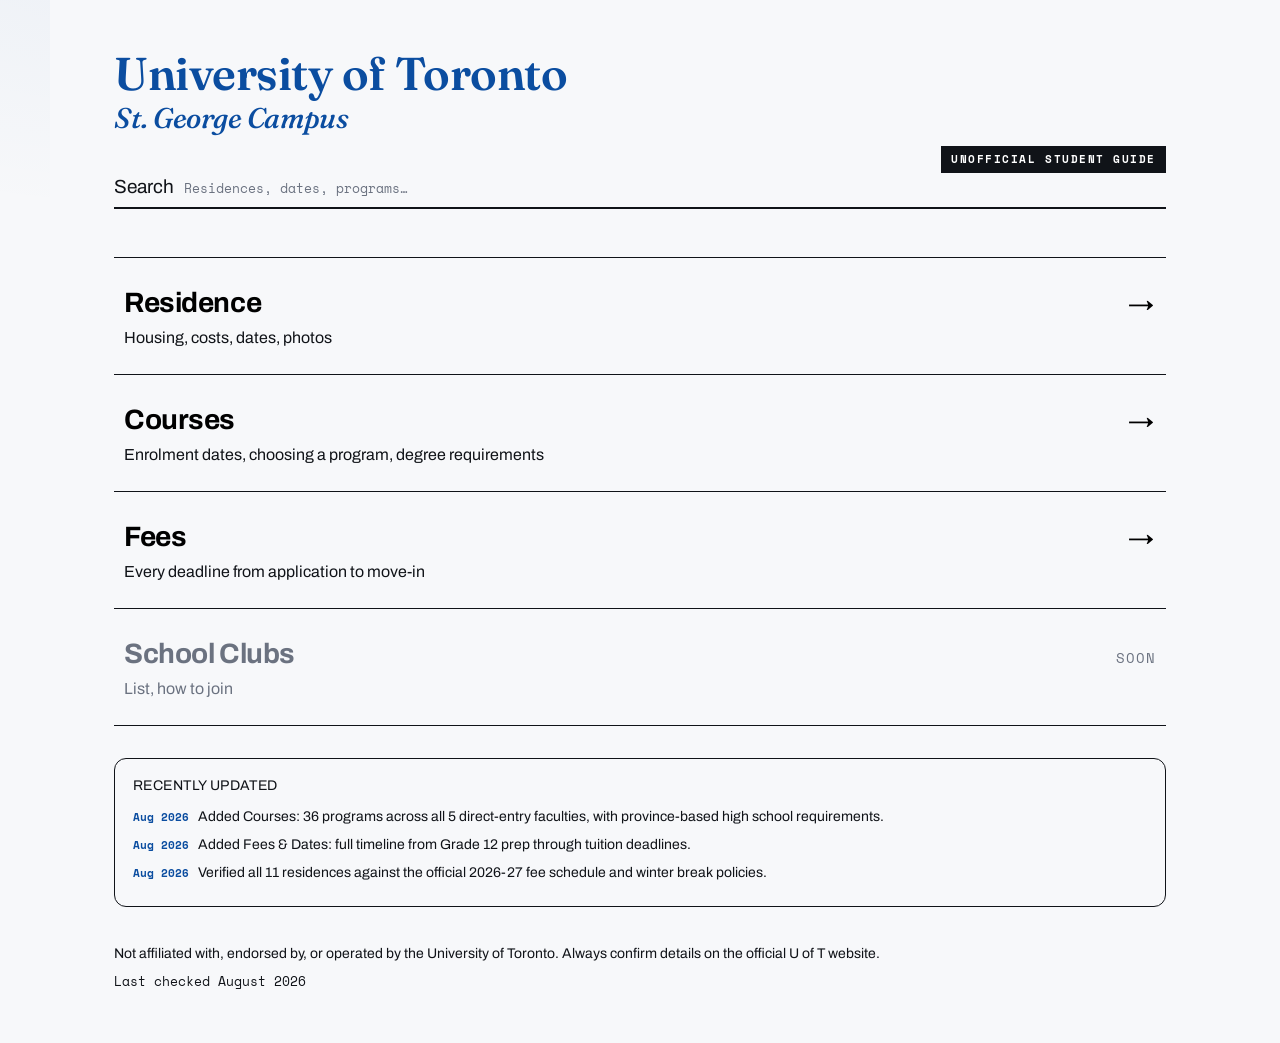
==== commit 1e6c5d0c: "Add files via upload" ====
--- a/index.html
+++ b/index.html
@@ -23,7 +23,7 @@
   <!-- 글씨체를 인터넷에서 불러옵니다 -->
   <link rel="preconnect" href="https://fonts.googleapis.com">
   <link rel="preconnect" href="https://fonts.gstatic.com" crossorigin>
-  <link href="https://fonts.googleapis.com/css2?family=Archivo+Black&family=Archivo:wght@400;500;600&family=Space+Mono:wght@400;700&display=swap" rel="stylesheet">
+  <link href="https://fonts.googleapis.com/css2?family=Fraunces:opsz,wght@9..144,400;9..144,500;9..144,600;9..144,700&family=Archivo:wght@400;500;600&family=Space+Mono:wght@400;700&display=swap" rel="stylesheet">
 
   <!-- 디자인 파일 연결 -->
   <link rel="stylesheet" href="style.css">
@@ -43,22 +43,22 @@
 
       <p class="stamp">Unofficial student guide</p>
 
-      <!-- 검색: 스케치처럼 네모 상자가 아니라 밑줄입니다.
-           지금은 잠겨 있습니다. 섹션이 2개 이상 생기는 4-B 단계에서 켭니다. -->
+      <!-- 검색: 이제 실제로 동작합니다. 기숙사·날짜·전공을 한 번에 찾습니다. -->
       <div class="search">
         <label class="search__label" for="search">Search</label>
         <input
           class="search__input"
           id="search"
           type="text"
-          placeholder="turns on once sections are added"
-          disabled>
+          placeholder="Residences, dates, programs…"
+          autocomplete="off">
       </div>
+      <div class="searchresults" id="home-search-results" hidden></div>
     </header>
 
     <!-- ===== 섹션 목록 ===== -->
     <!-- 줄 전체가 버튼입니다. data-key 는 app.js 가 어느 줄인지 알아보는 이름표입니다. -->
-    <nav class="sections">
+    <nav class="sections" id="home-sections">
 
       <button type="button" class="row is-live" data-key="residence">
         <span class="row__name">Residence</span>
@@ -66,16 +66,16 @@
         <span class="row__desc">Housing, costs, dates, photos</span>
       </button>
 
-      <button type="button" class="row is-soon" data-key="courses">
+      <button type="button" class="row is-live" data-key="courses">
         <span class="row__name">Courses</span>
-        <span class="row__cue">Soon</span>
-        <span class="row__desc">Major, information, requirements</span>
-      </button>
-
-      <button type="button" class="row is-soon" data-key="fees">
+        <span class="row__cue">&rarr;</span>
+        <span class="row__desc">Enrolment dates, choosing a program, degree requirements</span>
+      </button>
+
+      <button type="button" class="row is-live" data-key="fees">
         <span class="row__name">Fees</span>
-        <span class="row__cue">Soon</span>
-        <span class="row__desc">Tuition, deadlines, payment</span>
+        <span class="row__cue">&rarr;</span>
+        <span class="row__desc">Every deadline from application to move-in</span>
       </button>
 
       <button type="button" class="row is-soon" data-key="clubs">
@@ -86,9 +86,11 @@
 
     </nav>
 
+    <!-- ===== 최근 업데이트 ===== -->
+    <div class="updatelog" id="update-log"></div>
+
     <!-- ===== 하단 ===== -->
     <footer class="colophon">
-      <p class="colophon__more">More sections coming soon</p>
       <p class="colophon__legal">
         Not affiliated with, endorsed by, or operated by the University of Toronto.
         Always confirm details on the official U&nbsp;of&nbsp;T website.
@@ -130,10 +132,16 @@
       <button type="button" class="sortbtn" data-sort="name">A&ndash;Z</button>
     </div>
 
+    <!-- 필터 버튼. 여러 개 동시에 켤 수 있습니다(data-filter). -->
+    <div class="sortbar">
+      <span class="sortbar__label">Filter</span>
+      <button type="button" class="filterbtn" data-filter="meal">Meal included</button>
+      <button type="button" class="filterbtn" data-filter="open">Open over winter break</button>
+      <button type="button" class="filterbtn" data-filter="budget">Under $20,000</button>
+    </div>
+
     <p class="count" id="res-count"></p>
 
-    <!-- 기숙사 카드가 여기에 자동으로 채워집니다.
-         이 안은 비워두세요. app.js 가 data.js 를 읽어서 만듭니다. -->
     <div class="cards" id="res-list"></div>
 
     <p class="colophon__date">Last checked <time datetime="2026-08">August 2026</time></p>
@@ -154,7 +162,77 @@
   </main>
 
 
-  <!-- 짧게 떴다 사라지는 알림창. 처음에는 숨어 있습니다. -->  <div class="toast" id="toast" role="status" aria-live="polite"></div>
+  <!-- ===== 화면 4: Fees & Dates =====
+       지원부터 입주까지 모든 날짜를 한 타임라인으로. -->
+  <main class="sheet" id="view-fees" hidden>
+
+    <button type="button" class="backlink" data-back>&larr;&nbsp; Home</button>
+
+    <h2 class="page-title">Fees &amp; Dates</h2>
+
+    <ul class="lede">
+      <li>Every deadline from application to move-in, in order.</li>
+      <li>Some steps are the same for everyone; others only apply to one group.</li>
+      <li>Pick which applies to you below.</li>
+    </ul>
+
+    <div class="sortbar">
+      <span class="sortbar__label">I am</span>
+      <button type="button" class="sortbtn is-on" data-audience="domestic">Canadian</button>
+      <button type="button" class="sortbtn" data-audience="international">International</button>
+    </div>
+
+    <!-- 화면 4-1: 카테고리 고르기 -->
+    <nav class="feescats" id="fees-categories"></nav>
+
+    <!-- 화면 4-2: 고른 카테고리의 날짜들. 처음엔 숨어 있습니다. -->
+    <div id="fees-items" hidden>
+      <button type="button" class="backlink" data-fees-back>&larr;&nbsp; Categories</button>
+      <h3 class="page-title fees-items__title" id="fees-items-title"></h3>
+      <div class="timeline" id="fees-timeline"></div>
+    </div>
+
+    <p class="colophon__date">Last checked <time datetime="2026-08">August 2026</time></p>
+
+  </main>
+
+
+  <!-- ===== 화면 5: Courses (카테고리 3개만) ===== -->
+  <main class="sheet" id="view-courses" hidden>
+
+    <button type="button" class="backlink" data-back>&larr;&nbsp; Home</button>
+
+    <h2 class="page-title">Courses</h2>
+
+    <ul class="lede">
+      <li>Based on the Faculty of Arts &amp; Science, St.&nbsp;George.</li>
+      <li>Other faculties (Engineering, Music, etc.) run on different dates.</li>
+    </ul>
+
+    <nav class="feescats" id="courses-categories"></nav>
+
+    <p class="colophon__date">Last checked <time datetime="2026-08">August 2026</time></p>
+
+  </main>
+
+
+  <!-- ===== 화면 6: Courses 하위 페이지 (진짜 화면 전환) =====
+       Enrolment / Degree / Program 탐색·단과대·개별 과목이 전부
+       이 화면 하나를 재사용합니다. 뒤로가기는 app.js 가 스택으로 관리합니다. -->
+  <main class="sheet" id="view-course-page" hidden>
+
+    <button type="button" class="backlink" data-course-back>&larr;&nbsp; Back</button>
+
+    <p class="crumb" id="course-crumb"></p>
+    <h2 class="page-title" id="course-page-title"></h2>
+
+    <div id="course-page-content"></div>
+
+  </main>
+
+
+  <!-- 짧게 떴다 사라지는 알림창. 처음에는 숨어 있습니다. -->
+  <div class="toast" id="toast" role="status" aria-live="polite"></div>
 
   <!-- 파일 연결. 순서가 중요합니다: data.js 가 app.js 보다 먼저 와야 합니다. -->
   <script src="data.js"></script>
--- a/style.css
+++ b/style.css
@@ -15,11 +15,16 @@
   --ink-faint:  #101318;   /* 위와 같음 */
   --muted:      #6B7280;   /* 아직 열리지 않은 섹션에만 쓰는 회색.
                               중요도가 아니라 '지금 못 누름'을 나타내는 색입니다. */
-  --uoft:       #002A5C;   /* 토론토 대학 파랑 */
+  --uoft:       #0B4DA0;   /* 토론토 대학 파랑 — 더 선명하고 확실한 파란색으로 조정 */
   --highlight:  #FFDE3D;   /* 형광펜 노랑 */
   --rule:       #101318;
 
-  --display: "Archivo Black", "Helvetica Neue", Arial, sans-serif;
+  /* --display 는 카드 이름·버튼처럼 UI 요소에 쓰는 굵은 산세리프입니다.
+     --serif 는 큰 제목에만 쓰는 우아한 세리프입니다 — 이 둘을 섞는 게
+     "고급스러운 느낌"의 핵심입니다. 굵은 산세리프 하나로만 밀어붙이면
+     포스터처럼 딱딱해 보이고, 세리프를 큰 글자에 섞으면 편집디자인처럼 보입니다. */
+  --display: "Archivo", "Helvetica Neue", Arial, sans-serif;
+  --serif:   "Fraunces", Georgia, "Times New Roman", serif;
   --body:    "Archivo", "Helvetica Neue", Arial, sans-serif;
   --mono:    "Space Mono", "Courier New", monospace;
 }
@@ -37,20 +42,23 @@
 
 body {
   margin: 0;
-  padding: clamp(12px, 3vw, 40px);
-  background: var(--bg);
+  padding: 0;
+  background:
+    radial-gradient(1100px 500px at 15% -8%, rgba(11, 77, 160, 0.05), transparent 60%),
+    var(--paper);
   color: var(--ink);
   font-family: var(--body);
-  font-size: 17px;
-  line-height: 1.45;
+  font-size: 18px;
+  line-height: 1.5;
+  min-height: 100vh;
 }
 
 /* ============ 검은 테두리 종이 ============ */
 .sheet {
-  max-width: 720px;
+  max-width: 1180px;
   margin: 0 auto;
-  border: 3px solid var(--ink);
-  padding: clamp(22px, 5vw, 48px);
+  border: 0;
+  padding: clamp(24px, 4vw, 56px) clamp(20px, 5vw, 64px);
   background: var(--paper);
 }
 
@@ -118,6 +126,7 @@
   flex: 1;
   min-width: 0;
   border: 0;
+  border-radius: 4px;
   background: transparent;
   font-family: var(--body);
   font-size: 16px;
@@ -159,83 +168,66 @@
   cursor: pointer;
 }
 
-/* ---- 노란 테이프 ----
-   마우스를 올리면 형광펜을 그은 것처럼 줄 전체를 좌에서 우로 훑습니다.
-   진짜 형광펜처럼 보이게 하려고 네 가지를 넣었습니다:
-     1) 살짝 기울임      — 손으로 그은 것처럼
-     2) 울퉁불퉁한 가장자리 — 반듯한 네모가 아니게
-     3) 양 끝을 진하게    — 펜이 멈춘 자리에 잉크가 고이는 효과
-     4) 반투명 겹침      — 종이 위에 색이 얹힌 느낌 */
+/* ---- 마우스 올렸을 때 ----
+   왼쪽에 얇은 파란 선이 위에서 아래로 조용히 자라나고,
+   이름이 파란색으로 바뀌고, 화살표가 살짝 오른쪽으로 이동합니다.
+   전부 은은하게 — 화려한 효과보다 절제된 쪽이 고급스러워 보입니다. */
 .row::before {
   content: "";
   position: absolute;
-  left: -4px;
-  right: -4px;
-  top: 12%;
-  bottom: 12%;
-
-  /* 양 끝이 진하고 가운데가 옅음 = 펜이 시작하고 멈춘 자리 */
-  background: linear-gradient(
-    to right,
-    rgba(255, 214, 41, 0.98) 0%,
-    rgba(255, 222, 61, 0.80) 9%,
-    rgba(255, 226, 82, 0.74) 45%,
-    rgba(255, 222, 61, 0.82) 88%,
-    rgba(255, 210, 30, 0.98) 100%
-  );
-
-  /* 위아래 가장자리를 물결지게 잘라서 손으로 그은 자국처럼 */
-  clip-path: polygon(
-    0% 14%,  9% 5%,  23% 11%, 38% 4%,  55% 10%, 71% 3%,  86% 9%, 100% 5%,
-    100% 88%, 88% 96%, 73% 89%, 57% 97%, 41% 90%, 26% 96%, 11% 90%, 0% 95%
-  );
-
-  transform: rotate(-0.5deg) scaleX(0);
-  transform-origin: left center;
-  transition: transform 0.28s cubic-bezier(0.16, 0.8, 0.3, 1);
-
-  /* 종이 위에 색을 얹은 느낌 */
-  mix-blend-mode: multiply;
+  left: 0;
+  top: 50%;
+  bottom: 50%;
+  width: 3px;
+  background: var(--uoft);
+  transition: top 0.32s cubic-bezier(0.16, 0.8, 0.3, 1),
+              bottom 0.32s cubic-bezier(0.16, 0.8, 0.3, 1);
   z-index: 0;
 }
 
 .row:hover::before,
 .row:focus-visible::before {
-  transform: rotate(-0.5deg) scaleX(1);
-}
-
-/* 펜 끝이 지나간 자리에 남는 옅은 잔상 */
-.row::after {
-  content: "";
-  position: absolute;
-  left: -4px;
-  right: -4px;
-  top: 10%;
+  top: 14%;
   bottom: 14%;
-  background: rgba(255, 226, 82, 0.32);
-  clip-path: polygon(0% 30%, 100% 12%, 100% 74%, 0% 88%);
-  transform: rotate(-0.5deg) scaleX(0);
-  transform-origin: left center;
-  transition: transform 0.36s cubic-bezier(0.16, 0.8, 0.3, 1) 0.03s;
-  mix-blend-mode: multiply;
-  z-index: 0;
-}
-
-.row:hover::after,
-.row:focus-visible::after {
-  transform: rotate(-0.5deg) scaleX(1);
-}
-
-/* 글자는 테이프 위에 오게 */
+}
+
+.row:hover,
+.row:focus-visible {
+  padding-left: 20px;
+  background: linear-gradient(to right, rgba(11, 77, 160, 0.05), transparent 60%);
+}
+
+.row.is-live:hover .row__name,
+.row.is-live:focus-visible .row__name {
+  color: var(--uoft);
+}
+
+.row.is-live:hover .row__cue,
+.row.is-live:focus-visible .row__cue {
+  transform: translateX(4px);
+}
+
+/* 글자는 액센트 선 위에 오게 */
 .row > * {
   position: relative;
   z-index: 1;
 }
 
+.row {
+  transition: padding-left 0.32s cubic-bezier(0.16, 0.8, 0.3, 1),
+              background-color 0.32s ease;
+}
+
+.row__cue {
+  display: inline-block;
+  transition: transform 0.32s cubic-bezier(0.16, 0.8, 0.3, 1);
+}
+
 .row__name {
   font-family: var(--display);
   font-size: clamp(22px, 5vw, 28px);
   letter-spacing: -0.015em;
+  transition: color 0.32s ease;
 }
 
 .row__cue {
@@ -247,7 +239,7 @@
 
 .row__desc {
   grid-column: 1 / -1;
-  font-size: 15px;
+  font-size: 16px;
   color: var(--ink-soft);
 }
 
@@ -262,7 +254,7 @@
   text-transform: uppercase;
 }
 
-/* 노란 테이프 위에서는 흐린 글자도 검게 바꿔 읽히게 합니다 */
+/* 마우스를 올리면 흐린 글자도 살짝 진해져서 "눌러봤다"는 반응을 줍니다 */
 .row.is-soon:hover .row__name,
 .row.is-soon:hover .row__desc,
 .row.is-soon:hover .row__cue {
@@ -373,7 +365,8 @@
   gap: 8px;
   margin: 0 0 clamp(22px, 4vw, 32px);
   padding: 11px 20px 11px 16px;
-  border: 2px solid var(--uoft);
+  border: 1.5px solid var(--uoft);
+  border-radius: 999px;
   background: var(--paper);
   font-family: var(--body);
   font-size: 15px;
@@ -387,7 +380,7 @@
 .backlink:hover {
   background: var(--uoft);
   color: #FFFFFF;
-  box-shadow: 4px 4px 0 var(--ink);
+  box-shadow: 0 3px 10px rgba(11, 77, 160, 0.25);
 }
 
 .backlink:focus-visible {
@@ -404,12 +397,21 @@
   letter-spacing: -0.02em;
 }
 
-.lede {
+ul.lede {
   margin: 0 0 clamp(20px, 4vw, 28px);
-  font-size: 16px;
+  padding-left: 22px;
+  font-size: 17px;
   line-height: 1.6;
   color: var(--ink);
-  max-width: 46ch;
+  max-width: 54ch;
+}
+
+ul.lede li {
+  margin-bottom: 9px;
+}
+
+ul.lede li::marker {
+  color: var(--uoft);
 }
 
 /* ---- 형광펜 박스: 제일 중요한 정보 ---- */
@@ -417,7 +419,8 @@
   margin: 0 0 clamp(26px, 5vw, 36px);
   padding: 16px 18px;
   background: var(--highlight);
-  border: 2px solid var(--ink);
+  border: 1.5px solid var(--ink);
+  border-radius: 12px;
 }
 
 .keybox__main {
@@ -449,16 +452,18 @@
 /* ---- 카드 목록 ---- */
 .cards {
   display: grid;
-  gap: 14px;
+  grid-template-columns: repeat(auto-fill, minmax(300px, 1fr));
+  gap: 16px;
 }
 
 .card {
   display: grid;
-  grid-template-columns: 96px 1fr;
+  grid-template-columns: minmax(84px, 30%) 1fr;
   gap: 0 14px;
   width: 100%;
   padding: 12px;
-  border: 2px solid var(--ink);
+  border: 1.5px solid rgba(16, 19, 24, 0.7);
+  border-radius: 14px;
   background: var(--paper);
   font: inherit;
   text-align: left;
@@ -467,13 +472,14 @@
      전에는 마우스를 올리면 2px 움직였는데, 그때 사진이 같이 움직이면서
      브라우저가 사진을 다시 그리느라 가장자리가 지글거렸습니다.
      이제 그림자만 나타나므로 사진은 한 번 그려진 자리에 그대로 있습니다. */
-  transition: box-shadow 0.14s ease, background-color 0.14s ease;
+  transition: box-shadow 0.22s ease, background-color 0.22s ease, transform 0.22s ease;
 }
 
 .card:hover,
 .card:focus-visible {
-  box-shadow: 5px 5px 0 var(--uoft);
+  box-shadow: 0 6px 18px rgba(11, 77, 160, 0.16);
   background-color: #EDF1F7;
+  transform: translateY(-2px);
 }
 
 .card:focus-visible {
@@ -486,6 +492,7 @@
   display: block;
   aspect-ratio: 1 / 1;
   overflow: hidden;
+  border-radius: 10px;
   background: #E2E6EC;
 }
 
@@ -522,8 +529,8 @@
 
 .card__name {
   font-family: var(--display);
-  font-size: clamp(16px, 3.6vw, 19px);
-  line-height: 1.2;
+  font-size: clamp(17px, 3.8vw, 20px);
+  line-height: 1.25;
   letter-spacing: -0.01em;
 }
 
@@ -542,15 +549,15 @@
 }
 
 .card__price {
+  margin-top: 4px;
+  font-family: var(--display);
+  font-size: 18px;
+  letter-spacing: -0.01em;
+}
+
+.card__meta {
   margin-top: 3px;
-  font-family: var(--display);
-  font-size: 17px;
-  letter-spacing: -0.01em;
-}
-
-.card__meta {
-  margin-top: 2px;
-  font-size: 14px;
+  font-size: 15px;
 }
 
 /* ---- 데이터가 하나도 없을 때 ---- */
@@ -579,7 +586,7 @@
    ============================================ */
 
 :root {
-  --official: #002A5C;   /* 공식 정보 = 토론토 대학 파랑 */
+  --official: #0B4DA0;   /* 공식 정보 = 토론토 대학 파랑 */
   --student:  #C05A16;   /* 학생 의견 = 주황 */
 }
 
@@ -592,7 +599,9 @@
   position: relative;
   width: 100%;
   aspect-ratio: 16 / 9;
-  border: 2px solid var(--ink);
+  border: 1.5px solid var(--ink);
+  border-radius: 12px;
+  overflow: hidden;
   background: var(--ink);
 }
 
@@ -629,7 +638,8 @@
   width: min(78%, 300px);
   aspect-ratio: 4 / 3;
   object-fit: cover;
-  border: 2px solid var(--ink);
+  border: 1.5px solid var(--ink);
+  border-radius: 12px;
   scroll-snap-align: start;
 }
 
@@ -672,12 +682,12 @@
 
 .fact {
   display: grid;
-  grid-template-columns: 130px 1fr;
+  grid-template-columns: 140px 1fr;
   gap: 12px;
-  padding: 11px 0;
+  padding: 13px 0;
   border-bottom: 1px solid #D4D9E0;
-  font-size: 17px;
-  line-height: 1.45;
+  font-size: 18px;
+  line-height: 1.5;
 }
 
 .fact:last-child {
@@ -688,7 +698,7 @@
    검은 굵은 글씨로 키워서 훨씬 읽기 쉽게 만들었습니다. */
 .fact__label {
   font-family: var(--body);
-  font-size: 15px;
+  font-size: 16px;
   font-weight: 700;
   letter-spacing: 0.01em;
   color: var(--ink);
@@ -717,11 +727,12 @@
 /* 구역 아래 붙는 설명 문단 */
 .blocknote {
   margin: 12px 0 0;
-  padding: 12px 14px;
+  padding: 13px 15px;
   background: #EDF1F7;
-  border-left: 3px solid var(--uoft);
-  font-size: 15px;
-  line-height: 1.55;
+  border-left: 4px solid var(--uoft);
+  border-radius: 4px 10px 10px 4px;
+  font-size: 16px;
+  line-height: 1.6;
   color: var(--ink);
 }
 
@@ -742,20 +753,21 @@
   display: block;
   margin: 0 0 18px;
   padding: 15px 18px;
-  border: 2px solid var(--ink);
+  border: 1.5px solid var(--ink);
+  border-radius: 12px;
   background: var(--ink);
   color: var(--paper);
   font-family: var(--display);
   font-size: 16px;
   text-align: center;
   text-decoration: none;
-  transition: transform 0.14s ease, box-shadow 0.14s ease;
+  transition: transform 0.22s ease, box-shadow 0.22s ease;
 }
 
 .cta:hover,
 .cta:focus-visible {
-  transform: translate(-2px, -2px);
-  box-shadow: 4px 4px 0 var(--ink);
+  transform: translateY(-2px);
+  box-shadow: 0 6px 16px rgba(16, 19, 24, 0.22);
 }
 
 /* ---- 좁은 폰에서는 항목 이름을 위로 ---- */
@@ -795,8 +807,9 @@
 }
 
 .sortbtn {
-  padding: 7px 13px;
-  border: 2px solid var(--ink);
+  padding: 7px 14px;
+  border: 1.5px solid var(--ink);
+  border-radius: 999px;
   background: var(--paper);
   color: var(--ink);
   font-family: var(--body);
@@ -835,8 +848,9 @@
    형광펜과 같은 노란색을 써서 "여기 주의" 라는 뜻을 통일했습니다.
    식사 미포함과 계약 기간, 둘 다 똑같이 중요하므로 같은 모양입니다. */
 .badge {
-  padding: 3px 8px;
+  padding: 3px 10px;
   border: 1.5px solid var(--ink);
+  border-radius: 999px;
   background: var(--highlight);
   font-family: var(--mono);
   font-size: 12px;
@@ -860,7 +874,9 @@
 
 .floor {
   margin: 0;
-  border: 2px solid var(--ink);
+  border: 1.5px solid var(--ink);
+  border-radius: 12px;
+  overflow: hidden;
   background: var(--paper);
 }
 
@@ -925,7 +941,8 @@
 .verdict {
   margin: 0;
   padding: 13px 15px;
-  border: 2px solid var(--uoft);
+  border: 1.5px solid var(--uoft);
+  border-radius: 12px;
   background: var(--paper);
   font-family: var(--display);
   font-size: 18px;
@@ -946,20 +963,22 @@
 
 .halls {
   display: grid;
+  grid-template-columns: repeat(auto-fill, minmax(280px, 1fr));
   gap: 12px;
 }
 
 .hall {
   padding: 15px 16px;
-  border: 2px solid var(--ink);
+  border: 1.5px solid rgba(16, 19, 24, 0.7);
+  border-radius: 14px;
   background: var(--paper);
 }
 
 .hall__name {
   margin: 0 0 5px;
   font-family: var(--display);
-  font-size: 18px;
-  line-height: 1.2;
+  font-size: 19px;
+  line-height: 1.25;
   color: var(--uoft);
 }
 
@@ -974,8 +993,8 @@
 
 .hall__rooms {
   margin: 0 0 7px;
-  font-size: 15px;
-  line-height: 1.45;
+  font-size: 16px;
+  line-height: 1.5;
   color: var(--ink);
 }
 
@@ -983,8 +1002,8 @@
   margin: 0;
   padding-top: 9px;
   border-top: 1px solid #D4D9E0;
-  font-size: 15px;
-  line-height: 1.5;
+  font-size: 16px;
+  line-height: 1.55;
   color: var(--ink);
 }
 
@@ -996,12 +1015,14 @@
 
 .plans {
   display: grid;
+  grid-template-columns: repeat(auto-fill, minmax(280px, 1fr));
   gap: 12px;
 }
 
 .plan {
   padding: 15px 16px;
-  border: 2px solid var(--ink);
+  border: 1.5px solid rgba(16, 19, 24, 0.7);
+  border-radius: 14px;
   background: var(--paper);
 }
 
@@ -1037,9 +1058,9 @@
 /* 점 찍은 설명 */
 .plan__list {
   margin: 11px 0 0;
-  padding-left: 20px;
-  font-size: 16px;
-  line-height: 1.5;
+  padding-left: 22px;
+  font-size: 17px;
+  line-height: 1.55;
   color: var(--ink);
 }
 
@@ -1061,3 +1082,860 @@
   line-height: 1.45;
   color: var(--ink);
 }
+
+
+/* ============================================
+   위치 (주소 + 구글 지도)
+   ============================================ */
+
+.address-line {
+  margin: 0 0 11px;
+  font-size: 16px;
+  font-weight: 600;
+  color: var(--ink);
+}
+
+.mapbox {
+  border: 1.5px solid var(--ink);
+  border-radius: 12px;
+  overflow: hidden;
+  margin-bottom: 9px;
+}
+
+.mapbox iframe {
+  display: block;
+  width: 100%;
+  height: 220px;
+  border: 0;
+}
+
+.maplink {
+  display: inline-block;
+  font-family: var(--mono);
+  font-size: 13px;
+  color: var(--uoft);
+  text-decoration: none;
+  border-bottom: 1.5px solid var(--uoft);
+}
+
+.maplink:hover {
+  color: var(--ink);
+  border-color: var(--ink);
+}
+
+
+/* ============================================
+   학생 리뷰 (별점)
+   ============================================ */
+
+.review__avg {
+  display: flex;
+  align-items: baseline;
+  gap: 9px;
+  margin: 0 0 14px;
+  padding-bottom: 12px;
+  border-bottom: 2px solid var(--ink);
+}
+
+.review__avgnum {
+  font-family: var(--display);
+  font-size: 26px;
+  color: var(--ink);
+}
+
+.review__avgstars {
+  color: var(--student);
+  font-size: 17px;
+  letter-spacing: 1px;
+}
+
+.review__avgcount {
+  font-size: 13px;
+  color: var(--ink);
+}
+
+.reviews {
+  display: grid;
+  grid-template-columns: repeat(auto-fill, minmax(280px, 1fr));
+  gap: 12px;
+}
+
+.review {
+  padding: 14px 16px;
+  border: 1.5px solid rgba(16, 19, 24, 0.7);
+  border-radius: 14px;
+  background: var(--paper);
+}
+
+.review__stars {
+  color: var(--student);
+  font-size: 15px;
+  letter-spacing: 1px;
+  margin-bottom: 7px;
+}
+
+.review__text {
+  margin: 0;
+  font-size: 16px;
+  line-height: 1.6;
+  color: var(--ink);
+}
+
+.review .credit {
+  margin-top: 8px;
+}
+
+
+
+/* ============================================
+   필터 버튼 (sortbtn과 같은 생김새, 켜지면 검은색)
+   ============================================ */
+
+.filterbtn {
+  padding: 7px 14px;
+  border: 1.5px solid var(--ink);
+  border-radius: 999px;
+  background: var(--paper);
+  color: var(--ink);
+  font-family: var(--body);
+  font-size: 13px;
+  font-weight: 600;
+  cursor: pointer;
+  transition: background-color 0.12s ease, color 0.12s ease;
+}
+
+.filterbtn:hover {
+  background: #EDF1F7;
+}
+
+/* 필터는 정렬과 색을 다르게 해서(검정) "선택"과 "정렬"을 구분합니다 */
+.filterbtn.is-on {
+  background: var(--ink);
+  border-color: var(--ink);
+  color: #FFFFFF;
+}
+
+.filterbtn:focus-visible {
+  outline: 3px solid var(--uoft);
+  outline-offset: 2px;
+}
+
+
+
+
+
+
+/* ============================================
+   리뷰 작성 폼
+   ============================================ */
+
+.empty--small {
+  margin: 0 0 16px;
+  padding: 16px;
+  border: 2px dashed var(--student);
+  background: #FDF3EA;
+  text-align: center;
+  font-size: 14px;
+  color: var(--ink);
+}
+
+.reviewform {
+  padding: 16px;
+  border: 1.5px solid rgba(16, 19, 24, 0.7);
+  border-radius: 14px;
+  background: var(--paper);
+  display: grid;
+  gap: 10px;
+}
+
+.reviewform__label {
+  margin: 0;
+  font-family: var(--display);
+  font-size: 16px;
+  color: var(--student);
+}
+
+.starpicker {
+  display: flex;
+  gap: 4px;
+}
+
+.starpicker__btn {
+  border: 0;
+  background: transparent;
+  font-size: 26px;
+  line-height: 1;
+  color: var(--student);
+  cursor: pointer;
+  padding: 2px;
+}
+
+.starpicker__btn:focus-visible {
+  outline: 2px solid var(--ink);
+}
+
+.reviewform__text,
+.reviewform__name {
+  width: 100%;
+  padding: 10px 11px;
+  border: 1.5px solid var(--ink);
+  border-radius: 10px;
+  background: var(--paper);
+  font-family: var(--body);
+  font-size: 15px;
+  color: var(--ink);
+  resize: vertical;
+}
+
+.reviewform__submit {
+  justify-self: start;
+  padding: 10px 20px;
+  border: 1.5px solid var(--ink);
+  border-radius: 10px;
+  background: var(--ink);
+  color: #FFFFFF;
+  font-family: var(--display);
+  font-size: 14px;
+  cursor: pointer;
+}
+
+.reviewform__submit:hover {
+  background: var(--student);
+  border-color: var(--student);
+}
+
+.reviewform__note {
+  margin: 0;
+  font-size: 12px;
+  color: var(--ink);
+}
+
+
+/* ============================================
+   제목 옆 작은 평균 별점
+   ============================================ */
+
+.title-rating {
+  display: inline-block;
+  margin-left: 8px;
+  font-family: var(--body);
+  font-size: 0.42em;
+  font-weight: 700;
+  vertical-align: middle;
+  color: var(--student);
+  white-space: nowrap;
+}
+
+.title-rating__count {
+  margin-left: 3px;
+  font-weight: 500;
+  color: var(--ink);
+}
+
+
+/* ============================================
+   Fees & Dates 타임라인
+   ============================================ */
+
+/* 날짜가 하나뿐일 때 (예: Aug 11) */
+.tl-single {
+  font-size: 16px;
+}
+
+/* 기간일 때 (예: Sep - Jan) — 시작과 끝을 위아래로 나눠서
+   "언제부터 언제까지"가 한눈에 들어오게 만듭니다. */
+.tl-from,
+.tl-to {
+  display: block;
+  font-size: 14px;
+}
+
+.tl-from {
+  opacity: 0.85;
+}
+
+.tl-to {
+  font-size: 16px;
+}
+
+.tl-arrow {
+  display: block;
+  font-size: 11px;
+  opacity: 0.7;
+  line-height: 1.6;
+}
+
+.tl-title {
+  margin: 0 0 9px;
+  font-family: var(--display);
+  font-size: 21px;
+  line-height: 1.3;
+}
+
+.tl-tag {
+  display: inline-block;
+  margin-left: 8px;
+  padding: 2px 7px;
+  background: var(--highlight);
+  border: 1.5px solid var(--ink);
+  font-family: var(--mono);
+  font-size: 10px;
+  font-weight: 700;
+  letter-spacing: 0.03em;
+  vertical-align: middle;
+}
+
+.tl-text {
+  margin: 0 0 12px;
+  font-size: 17px;
+  line-height: 1.65;
+  max-width: 56ch;
+  color: var(--ink);
+}
+
+/* 문장 안에서 특히 중요한 부분(마감일, 금액 등)을 굵게 강조할 때 씁니다.
+   data.js 에서 **이렇게** 감싸면 굵게 나옵니다. */
+/* 굵게 강조한 부분(<strong>)은 어디서든 노란 형광펜이 깔립니다.
+   중요한 숫자·마감일·조건을 눈에 확 띄게 만드는 이 사이트 공통 규칙입니다. */
+strong {
+  background: var(--highlight);
+  padding: 0 3px;
+  border-radius: 2px;
+  box-decoration-break: clone;
+  -webkit-box-decoration-break: clone;
+}
+
+/* 색이 있는 제목(hall__name, tl-title 등) 안의 strong 은 배경을 빼고 그냥 굵게만.
+   안 그러면 파란/주황 글씨 위에 노란 배경이 겹쳐 지저분해집니다. */
+.hall__name strong,
+.tl-title strong,
+.page-title strong,
+.feescard__name strong,
+.title-rating strong,
+.plan__name strong {
+  background: none;
+  padding: 0;
+}
+
+.tl-link {
+  font-family: var(--mono);
+  font-size: 12px;
+  color: var(--uoft);
+  text-decoration: none;
+  border-bottom: 1.5px solid var(--uoft);
+}
+
+.tl-link:hover {
+  color: var(--ink);
+  border-color: var(--ink);
+}
+
+@media (max-width: 420px) {
+  .tl-item {
+    grid-template-columns: 1fr;
+    gap: 8px;
+  }
+  .tl-month {
+    display: inline-block;
+    width: auto;
+  }
+}
+
+
+/* ============================================
+   Fees 카테고리 목록 (홈 메뉴와 같은 줄 스타일 재사용)
+   ============================================ */
+
+.fees-items__title {
+  font-size: clamp(24px, 6vw, 34px);
+  margin: 0 0 16px;
+}
+
+.row__count {
+  color: var(--ink-faint);
+  font-weight: 400;
+}
+
+
+
+/* Fees 카테고리 줄은 다른 곳보다 여유 있게 */
+.feescats .row {
+  padding-top: clamp(22px, 4.5vw, 28px);
+  padding-bottom: clamp(22px, 4.5vw, 28px);
+}
+
+.feescats .row__desc {
+  margin-top: 2px;
+  font-size: 16px;
+}
+
+
+
+/* ============================================
+   Fees 카테고리 카드 (색이 있는 큰 타일)
+   ============================================ */
+
+.feescats {
+  display: grid;
+  grid-template-columns: repeat(auto-fill, minmax(240px, 1fr));
+  gap: 14px;
+}
+
+.feescard {
+  display: flex;
+  flex-direction: column;
+  gap: 10px;
+  padding: 22px 20px;
+  border: 1.5px solid rgba(16, 19, 24, 0.7);
+  border-radius: 16px;
+  background: var(--paper);
+  cursor: pointer;
+  text-align: left;
+  position: relative;
+  overflow: hidden;
+  transition: transform 0.22s ease, box-shadow 0.22s ease;
+}
+
+/* 위쪽에 카테고리 색이 굵은 띠로 깔립니다 (왼쪽 세로선보다 카드 느낌이 남) */
+/* 위쪽 색띠는 없앴습니다 — 아이콘과 뱃지 색만으로 카테고리를 구분합니다 */
+
+.feescard:hover,
+.feescard:focus-visible {
+  transform: translateY(-3px);
+  box-shadow: 0 10px 22px rgba(16, 19, 24, 0.14);
+  outline: none;
+}
+
+.feescard.is-off {
+  opacity: 0.45;
+  cursor: not-allowed;
+}
+
+.feescard__top {
+  display: flex;
+  align-items: flex-start;
+  justify-content: space-between;
+  gap: 10px;
+  margin-top: 4px;
+}
+
+.feescard__icon {
+  font-size: 34px;
+  line-height: 1;
+}
+
+/* 개수를 동그란 알약 뱃지로. 카드 색과 맞춰서 통일감을 줍니다 */
+.feescard__badge {
+  flex: none;
+  padding: 4px 11px;
+  border-radius: 999px;
+  background: var(--cat-color);
+  color: #FFFFFF;
+  font-family: var(--mono);
+  font-size: 11px;
+  font-weight: 700;
+  white-space: nowrap;
+}
+
+.feescard__badge--off {
+  background: var(--ink-faint);
+}
+
+.feescard__name {
+  font-family: var(--display);
+  font-size: 19px;
+  line-height: 1.25;
+  color: var(--cat-color);
+}
+
+.feescard.is-off .feescard__name {
+  color: var(--ink);
+}
+
+.feescard__desc {
+  font-size: 14px;
+  line-height: 1.45;
+  color: var(--ink);
+}
+
+
+/* ============================================
+   Fees 타임라인 카드 (논문 느낌 없애기)
+   ============================================ */
+
+.timeline {
+  position: relative;
+  border-top: 0;
+  padding-left: 6px;
+}
+
+/* 세로로 이어지는 진행선 — "여정" 느낌을 줍니다 */
+.timeline::before {
+  content: "";
+  position: absolute;
+  left: 27px;
+  top: 8px;
+  bottom: 8px;
+  width: 3px;
+  background: repeating-linear-gradient(
+    to bottom,
+    var(--ink) 0, var(--ink) 6px, transparent 6px, transparent 12px
+  );
+}
+
+.tl-item {
+  position: relative;
+  display: grid;
+  grid-template-columns: 118px 1fr;
+  gap: 6px 24px;
+  padding: 18px 18px 18px 0;
+  margin-bottom: 16px;
+  margin-left: 54px;
+  border: 1.5px solid rgba(16, 19, 24, 0.7);
+  border-left: 7px solid var(--cat-color);
+  border-radius: 12px;
+  background: var(--paper);
+  box-shadow: 0 3px 12px rgba(16, 19, 24, 0.08);
+}
+
+/* 순번 동그라미. 타임라인 선 위에 얹힙니다 */
+.tl-num {
+  position: absolute;
+  left: -54px;
+  top: 18px;
+  width: 34px;
+  height: 34px;
+  border-radius: 50%;
+  border: 3px solid var(--ink);
+  background: var(--cat-color);
+  color: #FFFFFF;
+  display: flex;
+  align-items: center;
+  justify-content: center;
+  font-family: var(--display);
+  font-size: 14px;
+  z-index: 1;
+}
+
+.tl-month {
+  align-self: start;
+  border-radius: 10px;
+  padding: 10px 6px;
+  background: var(--cat-color);
+  color: #FFFFFF;
+  font-family: var(--display);
+  line-height: 1.15;
+  text-align: center;
+}
+
+@media (max-width: 560px) {
+  .timeline::before { left: 19px; }
+  .tl-item { margin-left: 40px; }
+  .tl-num { left: -40px; width: 28px; height: 28px; font-size: 12px; top: 18px; }
+}
+
+
+/* ============================================
+   Courses — 눌러서 넘어가는 카드 (halls 스타일 재사용)
+   ============================================ */
+
+.hall--clickable {
+  display: block;
+  width: 100%;
+  text-align: left;
+  cursor: pointer;
+  font: inherit;
+  transition: transform 0.22s ease, box-shadow 0.22s ease;
+}
+
+.hall--clickable:hover,
+.hall--clickable:focus-visible {
+  transform: translateY(-3px);
+  box-shadow: 0 10px 20px rgba(16, 19, 24, 0.13);
+  outline: none;
+}
+
+/* Choosing a Program 검색창 — 밑줄 대신 박스 형태로, 조금 더 눈에 띄게 */
+.program-search {
+  margin-bottom: 22px;
+  border-bottom: 2px solid var(--ink);
+  padding-bottom: 8px;
+}
+
+.program-search .search__input {
+  font-size: 16px;
+}
+
+
+/* ============================================
+   주(province) 선택 드롭다운
+   ============================================ */
+
+.province-picker {
+  margin: 0 0 14px;
+}
+
+.province-select {
+  display: block;
+  width: 100%;
+  max-width: 360px;
+  padding: 10px 12px;
+  border: 1.5px solid var(--ink);
+  border-radius: 10px;
+  background: var(--paper);
+  font-family: var(--body);
+  font-size: 15px;
+  color: var(--ink);
+  cursor: pointer;
+}
+
+.province-select:focus-visible {
+  outline: 3px solid var(--uoft);
+  outline-offset: 2px;
+}
+
+
+/* ============================================
+   홈 검색 결과 드롭다운
+   ============================================ */
+
+.searchresults {
+  margin-top: 8px;
+  border: 1.5px solid var(--ink);
+  border-radius: 12px;
+  background: var(--paper);
+  max-height: 340px;
+  overflow-y: auto;
+  overflow-x: hidden;
+}
+
+.searchresult {
+  display: grid;
+  grid-template-columns: 74px 1fr auto;
+  align-items: center;
+  gap: 10px;
+  width: 100%;
+  padding: 12px 14px;
+  border: 0;
+  border-bottom: 1px solid #D4D9E0;
+  background: transparent;
+  text-align: left;
+  font: inherit;
+  cursor: pointer;
+}
+
+.searchresult:last-child {
+  border-bottom: 0;
+}
+
+.searchresult:hover,
+.searchresult:focus-visible {
+  background: #EDF1F7;
+  outline: none;
+}
+
+.searchresult__kind {
+  font-family: var(--mono);
+  font-size: 10px;
+  font-weight: 700;
+  letter-spacing: 0.06em;
+  text-transform: uppercase;
+  color: var(--uoft);
+}
+
+.searchresult__label {
+  font-family: var(--display);
+  font-size: 15px;
+}
+
+.searchresult__sub {
+  font-family: var(--mono);
+  font-size: 12px;
+  color: var(--ink);
+  white-space: nowrap;
+}
+
+@media (max-width: 420px) {
+  .searchresult {
+    grid-template-columns: 1fr;
+    gap: 2px;
+  }
+}
+
+
+/* ============================================
+   Courses 브레드크럼
+   ============================================ */
+
+.crumb {
+  margin: 0 0 8px;
+  font-family: var(--mono);
+  font-size: 12px;
+  letter-spacing: 0.02em;
+  color: var(--ink);
+  word-break: break-word;
+}
+
+
+/* ============================================
+   홈 하단 — 최근 업데이트
+   ============================================ */
+
+.updatelog {
+  margin: clamp(20px, 4vw, 32px) 0;
+  padding: 16px 18px;
+  border: 1.5px solid var(--ink);
+  border-radius: 12px;
+  background: #F7F8FA;
+}
+
+.updatelog__head {
+  margin: 0 0 10px;
+  font-family: var(--display);
+  font-size: 14px;
+  letter-spacing: 0.03em;
+  text-transform: uppercase;
+}
+
+.updatelog__list {
+  margin: 0;
+  padding: 0;
+  list-style: none;
+  font-size: 14px;
+  line-height: 1.5;
+}
+
+.updatelog__list li {
+  margin-bottom: 7px;
+}
+
+.updatelog__date {
+  font-family: var(--mono);
+  font-size: 11px;
+  font-weight: 700;
+  color: var(--uoft);
+  margin-right: 6px;
+}
+
+
+/* ============================================
+   전체 프로그램 A-Z 목록
+   ============================================ */
+
+.cta--outline {
+  display: block;
+  background: var(--paper);
+  color: var(--uoft);
+  border-color: var(--uoft);
+}
+
+.cta--outline:hover {
+  background: var(--uoft);
+  color: #FFFFFF;
+}
+
+.azlist {
+  border: 1.5px solid rgba(16, 19, 24, 0.7);
+  border-radius: 12px;
+  overflow: hidden;
+}
+
+.azrow {
+  display: grid;
+  grid-template-columns: 1fr auto auto;
+  align-items: center;
+  gap: 10px;
+  padding: 13px 14px;
+  border-bottom: 1px solid #D4D9E0;
+  text-decoration: none;
+  color: var(--ink);
+}
+
+.azrow:hover,
+.azrow:focus-visible {
+  background: #EDF1F7;
+}
+
+.azrow__name {
+  font-family: var(--display);
+  font-size: 16px;
+}
+
+.azrow__meta {
+  font-family: var(--mono);
+  font-size: 12px;
+  color: var(--ink);
+  text-align: right;
+  white-space: nowrap;
+}
+
+.azrow__go {
+  font-size: 16px;
+  color: var(--uoft);
+}
+
+@media (max-width: 480px) {
+  .azrow {
+    grid-template-columns: 1fr auto;
+  }
+  .azrow__meta {
+    grid-column: 1 / -1;
+    text-align: left;
+  }
+}
+
+
+/* ============================================
+   Major / Minor / Specialist 뱃지
+   ============================================ */
+
+.credbadges {
+  display: flex;
+  flex-wrap: wrap;
+  gap: 6px;
+  margin: 0 0 16px;
+}
+
+.credbadge {
+  padding: 4px 11px;
+  border: 1.5px solid var(--ink);
+  border-radius: 999px;
+  background: var(--paper);
+  font-family: var(--display);
+  font-size: 13px;
+  color: var(--ink);
+}
+
+/* Specialist 는 대체로 제일 힘든 옵션이라 눈에 띄게 강조합니다 */
+.credbadge--specialist {
+  background: var(--highlight);
+  border-color: var(--ink);
+  font-weight: 700;
+}
+
+
+/* ============================================
+   고급스러운 느낌으로: 세리프 큰 제목 + 산세리프 굵기 보강
+   ============================================ */
+
+/* Archivo Black을 뺐으니, --display 를 쓰는 곳은 전부 굵게 보강합니다 */
+.title, .page-title, .fees-items__title, .row__name, .card__name, .card__price,
+.hall__name, .plan__name, .feescard__name, .tl-title, .credbadge,
+.searchresult__label, .azrow__name, .title-rating {
+  font-weight: 700;
+}
+
+/* 이 세 곳 — 사이트에서 제일 큰 제목들 — 만 우아한 세리프로 바꿉니다.
+   나머지(카드 이름, 버튼 등)는 여전히 굵은 산세리프라, 대비가 생겨서
+   "손으로 골라 짠 편집 디자인" 같은 느낌이 납니다. */
+.title, .page-title, .fees-items__title {
+  font-family: var(--serif);
+  font-weight: 600;
+  letter-spacing: -0.01em;
+}
+
+/* 세리프는 이탤릭이 예쁘게 나오는 폰트라, 부제목에 살짝 써봅니다 */
+.title__sub {
+  font-style: italic;
+  font-weight: 500;
+}
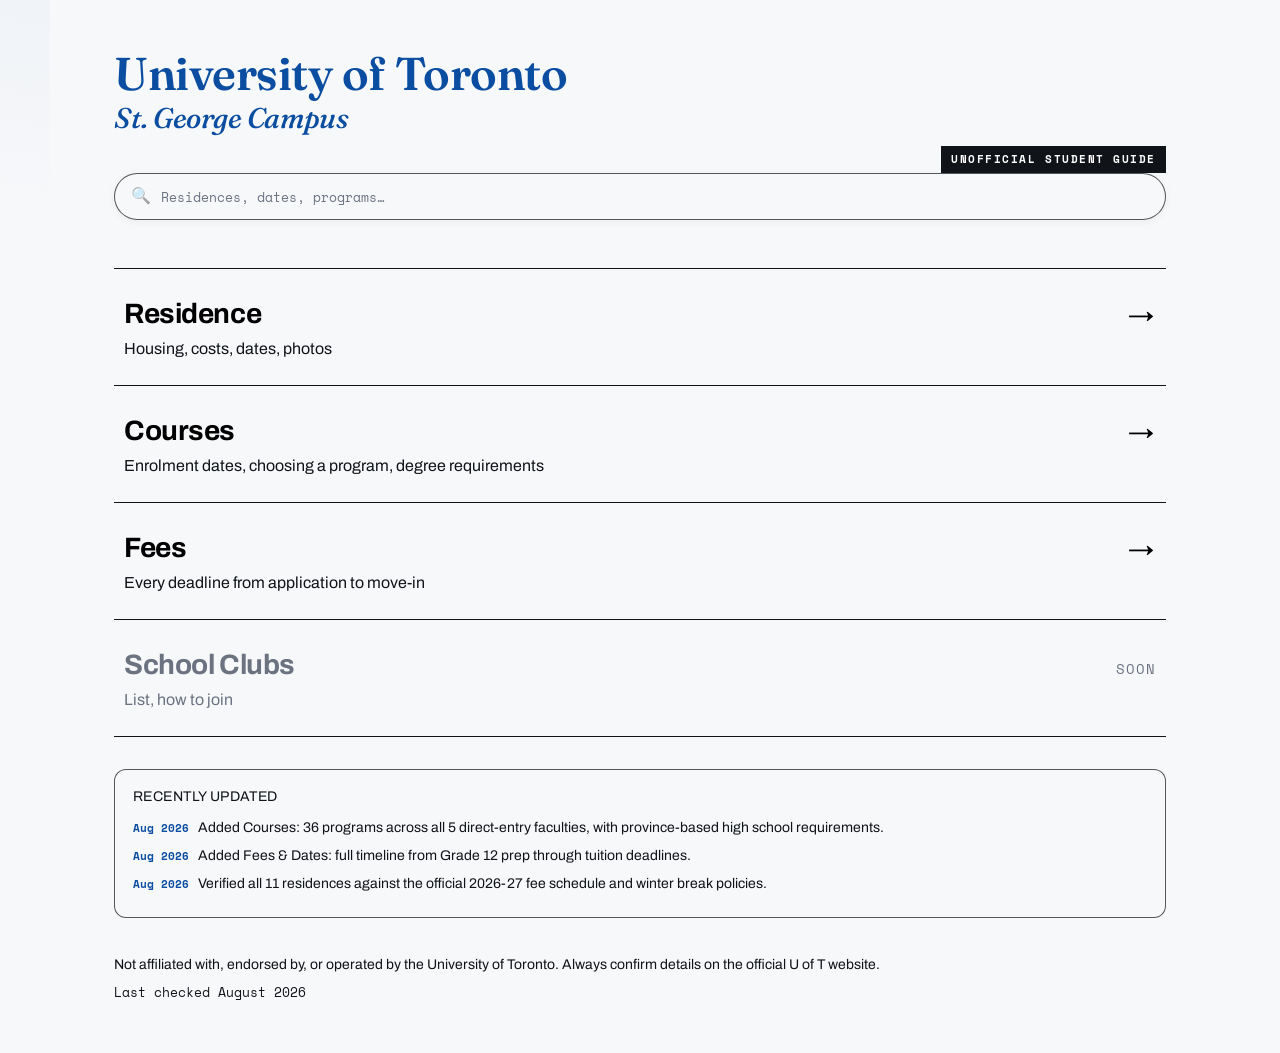
==== commit 3d1eb8cf: "Add files via upload" ====
--- a/index.html
+++ b/index.html
@@ -128,16 +128,16 @@
     <!-- 정렬 버튼. data-sort 값을 app.js 가 읽습니다. -->
     <div class="sortbar">
       <span class="sortbar__label">Sort</span>
-      <button type="button" class="sortbtn is-on" data-sort="price">Lowest price</button>
-      <button type="button" class="sortbtn" data-sort="name">A&ndash;Z</button>
+      <button type="button" class="sortbtn is-on" data-sort="price" aria-pressed="true">Lowest price</button>
+      <button type="button" class="sortbtn" data-sort="name" aria-pressed="false">A&ndash;Z</button>
     </div>
 
     <!-- 필터 버튼. 여러 개 동시에 켤 수 있습니다(data-filter). -->
     <div class="sortbar">
       <span class="sortbar__label">Filter</span>
-      <button type="button" class="filterbtn" data-filter="meal">Meal included</button>
-      <button type="button" class="filterbtn" data-filter="open">Open over winter break</button>
-      <button type="button" class="filterbtn" data-filter="budget">Under $20,000</button>
+      <button type="button" class="filterbtn" data-filter="meal" aria-pressed="false">Meal included</button>
+      <button type="button" class="filterbtn" data-filter="open" aria-pressed="false">Open over winter break</button>
+      <button type="button" class="filterbtn" data-filter="budget" aria-pressed="false">Under $20,000</button>
     </div>
 
     <p class="count" id="res-count"></p>
@@ -178,8 +178,8 @@
 
     <div class="sortbar">
       <span class="sortbar__label">I am</span>
-      <button type="button" class="sortbtn is-on" data-audience="domestic">Canadian</button>
-      <button type="button" class="sortbtn" data-audience="international">International</button>
+      <button type="button" class="sortbtn is-on" data-audience="domestic" aria-pressed="true">Canadian</button>
+      <button type="button" class="sortbtn" data-audience="international" aria-pressed="false">International</button>
     </div>
 
     <!-- 화면 4-1: 카테고리 고르기 -->
--- a/style.css
+++ b/style.css
@@ -107,19 +107,44 @@
   clear: both;
 }
 
-/* ---- 검색: 밑줄 형태 ---- */
+/* ---- 검색: 밑줄 대신 카드 형태로 — 존재감이 확실해야 눌러보고 싶어집니다 ---- */
 .search {
   display: flex;
-  align-items: baseline;
+  align-items: center;
   gap: 10px;
   margin-top: clamp(24px, 5vw, 36px);
-  border-bottom: 2px solid var(--ink);
-  padding-bottom: 6px;
-}
-
+  padding: 12px 16px;
+  border: 1.5px solid rgba(16, 19, 24, 0.7);
+  border-radius: 999px;
+  background: var(--paper);
+  box-shadow: 0 2px 8px rgba(16, 19, 24, 0.05);
+  transition: border-color 0.2s ease, box-shadow 0.2s ease;
+}
+
+.search:focus-within {
+  border-color: var(--uoft);
+  box-shadow: 0 4px 14px rgba(11, 77, 160, 0.14);
+}
+
+/* 라벨 글자 "Search" 는 화면엔 돋보기 아이콘으로 보이고,
+   스크린리더에게는 여전히 "Search" 로 읽힙니다(글자를 지운 게 아니라 숨긴 것). */
 .search__label {
-  font-family: var(--display);
-  font-size: 19px;
+  position: relative;
+  flex: none;
+  width: 20px;
+  height: 20px;
+  font-size: 0;
+}
+
+.search__label::before {
+  content: "\1F50D";
+  position: absolute;
+  inset: 0;
+  display: flex;
+  align-items: center;
+  justify-content: center;
+  font-size: 16px;
+  opacity: 0.55;
 }
 
 .search__input {
@@ -419,7 +444,7 @@
   margin: 0 0 clamp(26px, 5vw, 36px);
   padding: 16px 18px;
   background: var(--highlight);
-  border: 1.5px solid var(--ink);
+  border: 1.5px solid rgba(16, 19, 24, 0.7);
   border-radius: 12px;
 }
 
@@ -599,7 +624,7 @@
   position: relative;
   width: 100%;
   aspect-ratio: 16 / 9;
-  border: 1.5px solid var(--ink);
+  border: 1.5px solid rgba(16, 19, 24, 0.7);
   border-radius: 12px;
   overflow: hidden;
   background: var(--ink);
@@ -638,7 +663,7 @@
   width: min(78%, 300px);
   aspect-ratio: 4 / 3;
   object-fit: cover;
-  border: 1.5px solid var(--ink);
+  border: 1.5px solid rgba(16, 19, 24, 0.7);
   border-radius: 12px;
   scroll-snap-align: start;
 }
@@ -874,7 +899,7 @@
 
 .floor {
   margin: 0;
-  border: 1.5px solid var(--ink);
+  border: 1.5px solid rgba(16, 19, 24, 0.7);
   border-radius: 12px;
   overflow: hidden;
   background: var(--paper);
@@ -941,7 +966,7 @@
 .verdict {
   margin: 0;
   padding: 13px 15px;
-  border: 1.5px solid var(--uoft);
+  border: 1.5px solid rgba(11, 77, 160, 0.55);
   border-radius: 12px;
   background: var(--paper);
   font-family: var(--display);
@@ -1096,7 +1121,7 @@
 }
 
 .mapbox {
-  border: 1.5px solid var(--ink);
+  border: 1.5px solid rgba(16, 19, 24, 0.7);
   border-radius: 12px;
   overflow: hidden;
   margin-bottom: 9px;
@@ -1656,10 +1681,10 @@
 }
 
 /* Choosing a Program 검색창 — 밑줄 대신 박스 형태로, 조금 더 눈에 띄게 */
+/* Courses/A-Z 검색은 홈 검색과 같은 박스 스타일을 그대로 씁니다.
+   여기서는 여백만 조금 다르게 잡습니다. */
 .program-search {
   margin-bottom: 22px;
-  border-bottom: 2px solid var(--ink);
-  padding-bottom: 8px;
 }
 
 .program-search .search__input {
@@ -1680,7 +1705,7 @@
   width: 100%;
   max-width: 360px;
   padding: 10px 12px;
-  border: 1.5px solid var(--ink);
+  border: 1.5px solid rgba(16, 19, 24, 0.7);
   border-radius: 10px;
   background: var(--paper);
   font-family: var(--body);
@@ -1701,7 +1726,7 @@
 
 .searchresults {
   margin-top: 8px;
-  border: 1.5px solid var(--ink);
+  border: 1.5px solid rgba(16, 19, 24, 0.7);
   border-radius: 12px;
   background: var(--paper);
   max-height: 340px;
@@ -1784,7 +1809,7 @@
 .updatelog {
   margin: clamp(20px, 4vw, 32px) 0;
   padding: 16px 18px;
-  border: 1.5px solid var(--ink);
+  border: 1.5px solid rgba(16, 19, 24, 0.7);
   border-radius: 12px;
   background: #F7F8FA;
 }
@@ -1939,3 +1964,19 @@
   font-style: italic;
   font-weight: 500;
 }
+
+
+
+/* ============================================
+   화면 전환 페이드 — showView() 가 화면을 바꿀 때마다
+   살짝 떠오르며 나타나서, 뚝 끊기지 않고 자연스럽습니다.
+   ============================================ */
+
+.view-fade {
+  animation: viewFadeIn 0.42s cubic-bezier(0.16, 0.8, 0.3, 1) both;
+}
+
+@keyframes viewFadeIn {
+  from { opacity: 0; transform: translateY(10px); }
+  to   { opacity: 1; transform: translateY(0); }
+}
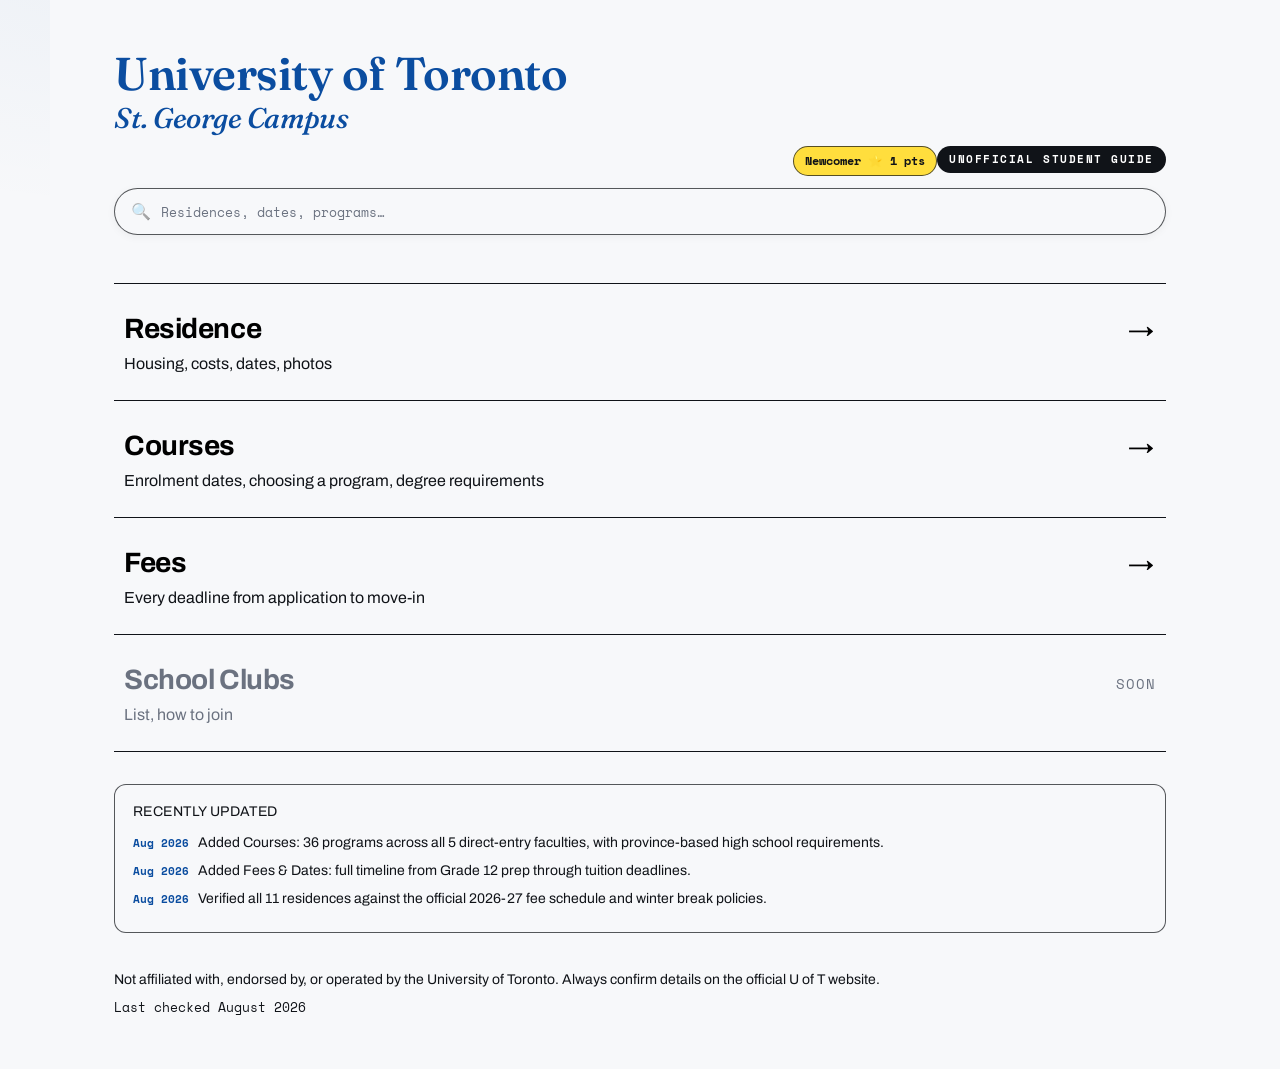
==== commit e54d8bb2: "Add files via upload" ====
--- a/index.html
+++ b/index.html
@@ -42,6 +42,7 @@
       </h1>
 
       <p class="stamp">Unofficial student guide</p>
+      <p class="pointsbadge" id="points-badge" title="Earned by writing reviews. Saved on this device only."></p>
 
       <!-- 검색: 이제 실제로 동작합니다. 기숙사·날짜·전공을 한 번에 찾습니다. -->
       <div class="search">
--- a/style.css
+++ b/style.css
@@ -10,6 +10,8 @@
   --bg:         #E6EAF0;   /* 화면 전체 바탕. 순백보다 어둡게 해서 눈부심을 줄입니다 */
   --paper:      #F7F8FA;   /* 종이 부분. 순백(#FFFFFF)이 아니라 살짝 낮춘 밝기 */
   --ink:        #101318;   /* 본문 글자 (거의 검정) */
+  --ink-rgb:    16, 19, 24; /* --ink 를 rgba() 안에서도 쓰려고 숫자만 따로 둔 것.
+                                다크모드에서 이 숫자만 바꾸면 모든 테두리 색이 같이 바뀝니다. */
   --ink-soft:   #101318;   /* 예전에는 회색이었지만 이제 본문과 같은 검정입니다.
                               글의 중요도는 색이 아니라 '크기'로만 구분합니다. */
   --ink-faint:  #101318;   /* 위와 같음 */
@@ -29,6 +31,8 @@
   --mono:    "Space Mono", "Courier New", monospace;
 }
 
+
+
 /* ---- 모든 요소의 크기 계산 방식을 통일합니다. 안 하면 배치가 어긋납니다. ---- */
 *,
 *::before,
@@ -89,7 +93,8 @@
 .stamp {
   display: inline-block;
   margin: 14px 0 0;
-  padding: 5px 10px;
+  padding: 5px 12px;
+  border-radius: 999px;
   background: var(--ink);
   color: #FFFFFF;
   font-family: var(--mono);
@@ -114,10 +119,10 @@
   gap: 10px;
   margin-top: clamp(24px, 5vw, 36px);
   padding: 12px 16px;
-  border: 1.5px solid rgba(16, 19, 24, 0.7);
+  border: 1.5px solid rgba(var(--ink-rgb), 0.7);
   border-radius: 999px;
   background: var(--paper);
-  box-shadow: 0 2px 8px rgba(16, 19, 24, 0.05);
+  box-shadow: 0 2px 8px rgba(var(--ink-rgb), 0.05);
   transition: border-color 0.2s ease, box-shadow 0.2s ease;
 }
 
@@ -444,7 +449,7 @@
   margin: 0 0 clamp(26px, 5vw, 36px);
   padding: 16px 18px;
   background: var(--highlight);
-  border: 1.5px solid rgba(16, 19, 24, 0.7);
+  border: 1.5px solid rgba(var(--ink-rgb), 0.7);
   border-radius: 12px;
 }
 
@@ -487,7 +492,7 @@
   gap: 0 14px;
   width: 100%;
   padding: 12px;
-  border: 1.5px solid rgba(16, 19, 24, 0.7);
+  border: 1.5px solid rgba(var(--ink-rgb), 0.7);
   border-radius: 14px;
   background: var(--paper);
   font: inherit;
@@ -624,7 +629,7 @@
   position: relative;
   width: 100%;
   aspect-ratio: 16 / 9;
-  border: 1.5px solid rgba(16, 19, 24, 0.7);
+  border: 1.5px solid rgba(var(--ink-rgb), 0.7);
   border-radius: 12px;
   overflow: hidden;
   background: var(--ink);
@@ -663,7 +668,7 @@
   width: min(78%, 300px);
   aspect-ratio: 4 / 3;
   object-fit: cover;
-  border: 1.5px solid rgba(16, 19, 24, 0.7);
+  border: 1.5px solid rgba(var(--ink-rgb), 0.7);
   border-radius: 12px;
   scroll-snap-align: start;
 }
@@ -792,7 +797,7 @@
 .cta:hover,
 .cta:focus-visible {
   transform: translateY(-2px);
-  box-shadow: 0 6px 16px rgba(16, 19, 24, 0.22);
+  box-shadow: 0 6px 16px rgba(var(--ink-rgb), 0.22);
 }
 
 /* ---- 좁은 폰에서는 항목 이름을 위로 ---- */
@@ -899,7 +904,7 @@
 
 .floor {
   margin: 0;
-  border: 1.5px solid rgba(16, 19, 24, 0.7);
+  border: 1.5px solid rgba(var(--ink-rgb), 0.7);
   border-radius: 12px;
   overflow: hidden;
   background: var(--paper);
@@ -994,7 +999,7 @@
 
 .hall {
   padding: 15px 16px;
-  border: 1.5px solid rgba(16, 19, 24, 0.7);
+  border: 1.5px solid rgba(var(--ink-rgb), 0.7);
   border-radius: 14px;
   background: var(--paper);
 }
@@ -1046,7 +1051,7 @@
 
 .plan {
   padding: 15px 16px;
-  border: 1.5px solid rgba(16, 19, 24, 0.7);
+  border: 1.5px solid rgba(var(--ink-rgb), 0.7);
   border-radius: 14px;
   background: var(--paper);
 }
@@ -1121,7 +1126,7 @@
 }
 
 .mapbox {
-  border: 1.5px solid rgba(16, 19, 24, 0.7);
+  border: 1.5px solid rgba(var(--ink-rgb), 0.7);
   border-radius: 12px;
   overflow: hidden;
   margin-bottom: 9px;
@@ -1187,7 +1192,7 @@
 
 .review {
   padding: 14px 16px;
-  border: 1.5px solid rgba(16, 19, 24, 0.7);
+  border: 1.5px solid rgba(var(--ink-rgb), 0.7);
   border-radius: 14px;
   background: var(--paper);
 }
@@ -1266,7 +1271,7 @@
 
 .reviewform {
   padding: 16px;
-  border: 1.5px solid rgba(16, 19, 24, 0.7);
+  border: 1.5px solid rgba(var(--ink-rgb), 0.7);
   border-radius: 14px;
   background: var(--paper);
   display: grid;
@@ -1511,7 +1516,7 @@
   flex-direction: column;
   gap: 10px;
   padding: 22px 20px;
-  border: 1.5px solid rgba(16, 19, 24, 0.7);
+  border: 1.5px solid rgba(var(--ink-rgb), 0.7);
   border-radius: 16px;
   background: var(--paper);
   cursor: pointer;
@@ -1527,7 +1532,7 @@
 .feescard:hover,
 .feescard:focus-visible {
   transform: translateY(-3px);
-  box-shadow: 0 10px 22px rgba(16, 19, 24, 0.14);
+  box-shadow: 0 10px 22px rgba(var(--ink-rgb), 0.14);
   outline: none;
 }
 
@@ -1616,11 +1621,11 @@
   padding: 18px 18px 18px 0;
   margin-bottom: 16px;
   margin-left: 54px;
-  border: 1.5px solid rgba(16, 19, 24, 0.7);
+  border: 1.5px solid rgba(var(--ink-rgb), 0.7);
   border-left: 7px solid var(--cat-color);
   border-radius: 12px;
   background: var(--paper);
-  box-shadow: 0 3px 12px rgba(16, 19, 24, 0.08);
+  box-shadow: 0 3px 12px rgba(var(--ink-rgb), 0.08);
 }
 
 /* 순번 동그라미. 타임라인 선 위에 얹힙니다 */
@@ -1676,7 +1681,7 @@
 .hall--clickable:hover,
 .hall--clickable:focus-visible {
   transform: translateY(-3px);
-  box-shadow: 0 10px 20px rgba(16, 19, 24, 0.13);
+  box-shadow: 0 10px 20px rgba(var(--ink-rgb), 0.13);
   outline: none;
 }
 
@@ -1705,7 +1710,7 @@
   width: 100%;
   max-width: 360px;
   padding: 10px 12px;
-  border: 1.5px solid rgba(16, 19, 24, 0.7);
+  border: 1.5px solid rgba(var(--ink-rgb), 0.7);
   border-radius: 10px;
   background: var(--paper);
   font-family: var(--body);
@@ -1726,7 +1731,7 @@
 
 .searchresults {
   margin-top: 8px;
-  border: 1.5px solid rgba(16, 19, 24, 0.7);
+  border: 1.5px solid rgba(var(--ink-rgb), 0.7);
   border-radius: 12px;
   background: var(--paper);
   max-height: 340px;
@@ -1809,7 +1814,7 @@
 .updatelog {
   margin: clamp(20px, 4vw, 32px) 0;
   padding: 16px 18px;
-  border: 1.5px solid rgba(16, 19, 24, 0.7);
+  border: 1.5px solid rgba(var(--ink-rgb), 0.7);
   border-radius: 12px;
   background: #F7F8FA;
 }
@@ -1860,7 +1865,7 @@
 }
 
 .azlist {
-  border: 1.5px solid rgba(16, 19, 24, 0.7);
+  border: 1.5px solid rgba(var(--ink-rgb), 0.7);
   border-radius: 12px;
   overflow: hidden;
 }
@@ -1980,3 +1985,453 @@
   from { opacity: 0; transform: translateY(10px); }
   to   { opacity: 1; transform: translateY(0); }
 }
+
+
+
+/* ============================================
+   포인트 뱃지 (홈 화면 위쪽)
+   ============================================ */
+
+.pointsbadge {
+  display: inline-block;
+  float: right;
+  margin-top: 14px;
+  padding: 5px 11px;
+  border-radius: 999px;
+  background: var(--highlight);
+  border: 1.5px solid rgba(var(--ink-rgb), 0.7);
+  font-family: var(--mono);
+  font-size: 12px;
+  font-weight: 700;
+  color: var(--ink);
+}
+
+
+/* ============================================
+   리뷰 잠금 게이트
+   ============================================ */
+
+.reviewgate {
+  margin-top: 10px;
+  padding: 14px 16px;
+  border: 1.5px dashed var(--student);
+  border-radius: 14px;
+  background: #FDF3EA;
+  text-align: center;
+}
+
+.reviewgate__text {
+  margin: 0 0 8px;
+  font-family: var(--display);
+  font-weight: 700;
+  font-size: 15px;
+  color: var(--ink);
+}
+
+.reviewgate__btn {
+  padding: 9px 16px;
+  border: 1.5px solid var(--student);
+  border-radius: 999px;
+  background: var(--student);
+  color: #FFFFFF;
+  font-family: var(--body);
+  font-size: 13px;
+  font-weight: 600;
+  cursor: pointer;
+  transition: transform 0.18s ease, box-shadow 0.18s ease;
+}
+
+.reviewgate__btn:hover {
+  transform: translateY(-2px);
+  box-shadow: 0 6px 16px rgba(192, 90, 22, 0.28);
+}
+
+.reviewgate__hint {
+  margin: 8px 0 0;
+  font-size: 12px;
+  color: var(--ink);
+}
+
+
+/* ============================================
+   리뷰 폼 안 태그 선택 (소음/방크기/관리)
+   ============================================ */
+
+.tagpicker {
+  margin: 4px 0;
+}
+
+.tagpicker__label {
+  display: block;
+  margin-bottom: 5px;
+  font-family: var(--mono);
+  font-size: 11px;
+  letter-spacing: 0.05em;
+  text-transform: uppercase;
+  color: var(--ink);
+}
+
+.tagpicker__choices {
+  display: flex;
+  gap: 6px;
+  flex-wrap: wrap;
+}
+
+.tagchip {
+  padding: 6px 12px;
+  border: 1.5px solid rgba(var(--ink-rgb), 0.5);
+  border-radius: 999px;
+  background: var(--paper);
+  color: var(--ink);
+  font-family: var(--body);
+  font-size: 12px;
+  cursor: pointer;
+  transition: background-color 0.15s ease, color 0.15s ease, border-color 0.15s ease;
+}
+
+.tagchip.is-on {
+  background: var(--student);
+  border-color: var(--student);
+  color: #FFFFFF;
+  font-weight: 600;
+}
+
+
+/* ============================================
+   리뷰 집계 색상 지표 — 에브리타임 강의평 스타일
+   ============================================ */
+
+.tagbars {
+  display: flex;
+  flex-direction: column;
+  gap: 6px;
+  margin: 12px 0 16px;
+  padding: 12px 14px;
+  border: 1.5px solid rgba(var(--ink-rgb), 0.55);
+  border-radius: 12px;
+  background: #F7F8FA;
+}
+
+.tagbar {
+  display: flex;
+  align-items: center;
+  justify-content: space-between;
+  gap: 10px;
+}
+
+.tagbar__label {
+  font-family: var(--body);
+  font-size: 13px;
+  color: var(--ink);
+}
+
+.tagbar__value {
+  padding: 3px 12px;
+  border-radius: 999px;
+  color: #FFFFFF;
+  font-family: var(--mono);
+  font-size: 11px;
+  font-weight: 700;
+}
+
+
+/* ============================================
+   A-Z 프로그램 목록 — 게시판처럼 촘촘하게
+   ============================================ */
+
+.azrow {
+  padding: 9px 12px;
+}
+
+.azrow:nth-child(even) {
+  background: #F5F6F8;
+}
+
+.azrow__name {
+  font-size: 14px;
+}
+
+.azrow__meta {
+  font-size: 11px;
+}
+
+
+/* ============================================
+   학점 계산기
+   ============================================ */
+
+.creditcalc {
+  margin: 16px 0 24px;
+  padding: 16px 18px;
+  border: 1.5px solid rgba(15, 122, 77, 0.6);
+  border-radius: 14px;
+  background: #F0F8F4;
+}
+
+.creditcalc__title {
+  margin: 0 0 12px;
+  font-family: var(--display);
+  font-weight: 700;
+  font-size: 16px;
+  color: var(--money, #0F7A4D);
+}
+
+.calc__field {
+  display: flex;
+  flex-direction: column;
+  gap: 4px;
+  margin-bottom: 10px;
+}
+
+.calc__field--total {
+  max-width: 220px;
+}
+
+.calc__fieldlabel {
+  font-size: 12px;
+  color: var(--ink);
+}
+
+.calc__input {
+  padding: 8px 10px;
+  border: 1.5px solid rgba(var(--ink-rgb), 0.5);
+  border-radius: 8px;
+  background: var(--paper);
+  font-family: var(--body);
+  font-size: 14px;
+  color: var(--ink);
+  width: 100%;
+}
+
+.calc__input:focus {
+  outline: none;
+  border-color: #0F7A4D;
+}
+
+.calc__grid {
+  display: grid;
+  grid-template-columns: repeat(auto-fill, minmax(140px, 1fr));
+  gap: 10px;
+  margin-bottom: 14px;
+}
+
+.creditcalc__sub {
+  margin: 4px 0 10px;
+  font-size: 12px;
+  color: var(--ink);
+}
+
+.creditbar {
+  height: 10px;
+  border-radius: 999px;
+  background: #DCE9E1;
+  overflow: hidden;
+  margin-bottom: 10px;
+}
+
+.creditbar__fill {
+  height: 100%;
+  background: #0F7A4D;
+  border-radius: 999px;
+  transition: width 0.3s ease;
+}
+
+.creditcalc__line {
+  margin: 0 0 6px;
+  font-size: 14px;
+  color: var(--ink);
+}
+
+.creditcalc__line--good {
+  color: #0F7A4D;
+  font-weight: 700;
+}
+
+
+/* ============================================
+   리뷰 "도움됨" 버튼
+   ============================================ */
+
+.helpfulbtn {
+  margin-top: 10px;
+  padding: 6px 12px;
+  border: 1.5px solid rgba(var(--ink-rgb), 0.5);
+  border-radius: 999px;
+  background: var(--paper);
+  color: var(--ink);
+  font-family: var(--body);
+  font-size: 12px;
+  cursor: pointer;
+  transition: background-color 0.15s ease, color 0.15s ease;
+}
+
+.helpfulbtn:hover:not(:disabled) {
+  background: #EDF1F7;
+}
+
+.helpfulbtn.is-on {
+  background: var(--uoft);
+  border-color: var(--uoft);
+  color: #FFFFFF;
+  cursor: default;
+}
+
+.helpfulbtn:disabled {
+  cursor: default;
+}
+
+.helpfulbtn__count {
+  font-weight: 700;
+}
+/* ============================================
+   캘린더 저장 버튼
+   ============================================ */
+
+.icsbtn {
+  display: inline-block;
+  margin-top: 10px;
+  padding: 7px 13px;
+  border: 1.5px solid rgba(var(--ink-rgb), 0.6);
+  border-radius: 999px;
+  background: var(--paper);
+  color: var(--ink);
+  font-family: var(--body);
+  font-size: 13px;
+  cursor: pointer;
+  transition: background-color 0.15s ease, transform 0.15s ease;
+}
+
+.icsbtn:hover {
+  background: var(--uoft);
+  color: #FFFFFF;
+  border-color: var(--uoft);
+  transform: translateY(-1px);
+}
+
+
+/* ============================================
+   과목 리뷰 — 교수명 표시
+   ============================================ */
+
+.review__prof {
+  margin: 0 0 6px;
+  font-family: var(--mono);
+  font-size: 12px;
+  font-weight: 700;
+  color: var(--uoft);
+}
+
+
+/* ============================================
+   교양 과목 추천 이유 (💡)
+   ============================================ */
+
+.coursenote {
+  margin: 6px 0 8px;
+  padding: 8px 10px;
+  border-radius: 8px;
+  background: #FFF9DB;
+  border-left: 3px solid var(--highlight);
+  font-size: 13px;
+  line-height: 1.5;
+  color: var(--ink);
+}
+
+.coursenote--big {
+  font-size: 15px;
+  margin-bottom: 16px;
+  padding: 12px 14px;
+}
+
+
+/* ============================================
+   주제 태그 필터 (교양 과목 고르기)
+   ============================================ */
+
+.tagfilter {
+  display: flex;
+  flex-wrap: wrap;
+  gap: 7px;
+  margin: 0 0 20px;
+}
+
+.tagfilter__btn {
+  padding: 7px 13px;
+  border: 1.5px solid rgba(var(--ink-rgb), 0.5);
+  border-radius: 999px;
+  background: var(--paper);
+  color: var(--ink);
+  font-family: var(--body);
+  font-size: 13px;
+  cursor: pointer;
+  transition: background-color 0.15s ease, color 0.15s ease, border-color 0.15s ease;
+}
+
+.tagfilter__btn:hover {
+  border-color: var(--student);
+}
+
+.tagfilter__btn.is-on {
+  background: var(--student);
+  border-color: var(--student);
+  color: #FFFFFF;
+  font-weight: 600;
+}
+
+.tagfilter__count {
+  opacity: 0.65;
+  font-size: 11px;
+}
+
+.tagfilter__btn.is-on .tagfilter__count {
+  opacity: 0.85;
+}
+
+
+/* ============================================
+   선수과목(prerequisite) 표시
+   ============================================ */
+
+.prereq {
+  margin: 6px 0;
+  font-family: var(--mono);
+  font-size: 12px;
+  line-height: 1.5;
+  color: var(--ink);
+}
+
+.prereq--open {
+  color: #0F7A4D;
+  font-weight: 700;
+}
+
+.prereqbox {
+  margin: 0 0 16px;
+  padding: 12px 14px;
+  border-radius: 10px;
+  border-left: 4px solid var(--student);
+  background: #FDF3EA;
+}
+
+.prereqbox--open {
+  border-left-color: #0F7A4D;
+  background: #F0F8F4;
+}
+
+.prereqbox__label {
+  margin: 0 0 5px;
+  font-family: var(--display);
+  font-weight: 700;
+  font-size: 14px;
+}
+
+.prereqbox__text {
+  margin: 0;
+  font-size: 14px;
+  line-height: 1.55;
+}
+
+.tagfilter__btn--open.is-on {
+  background: #0F7A4D;
+  border-color: #0F7A4D;
+}
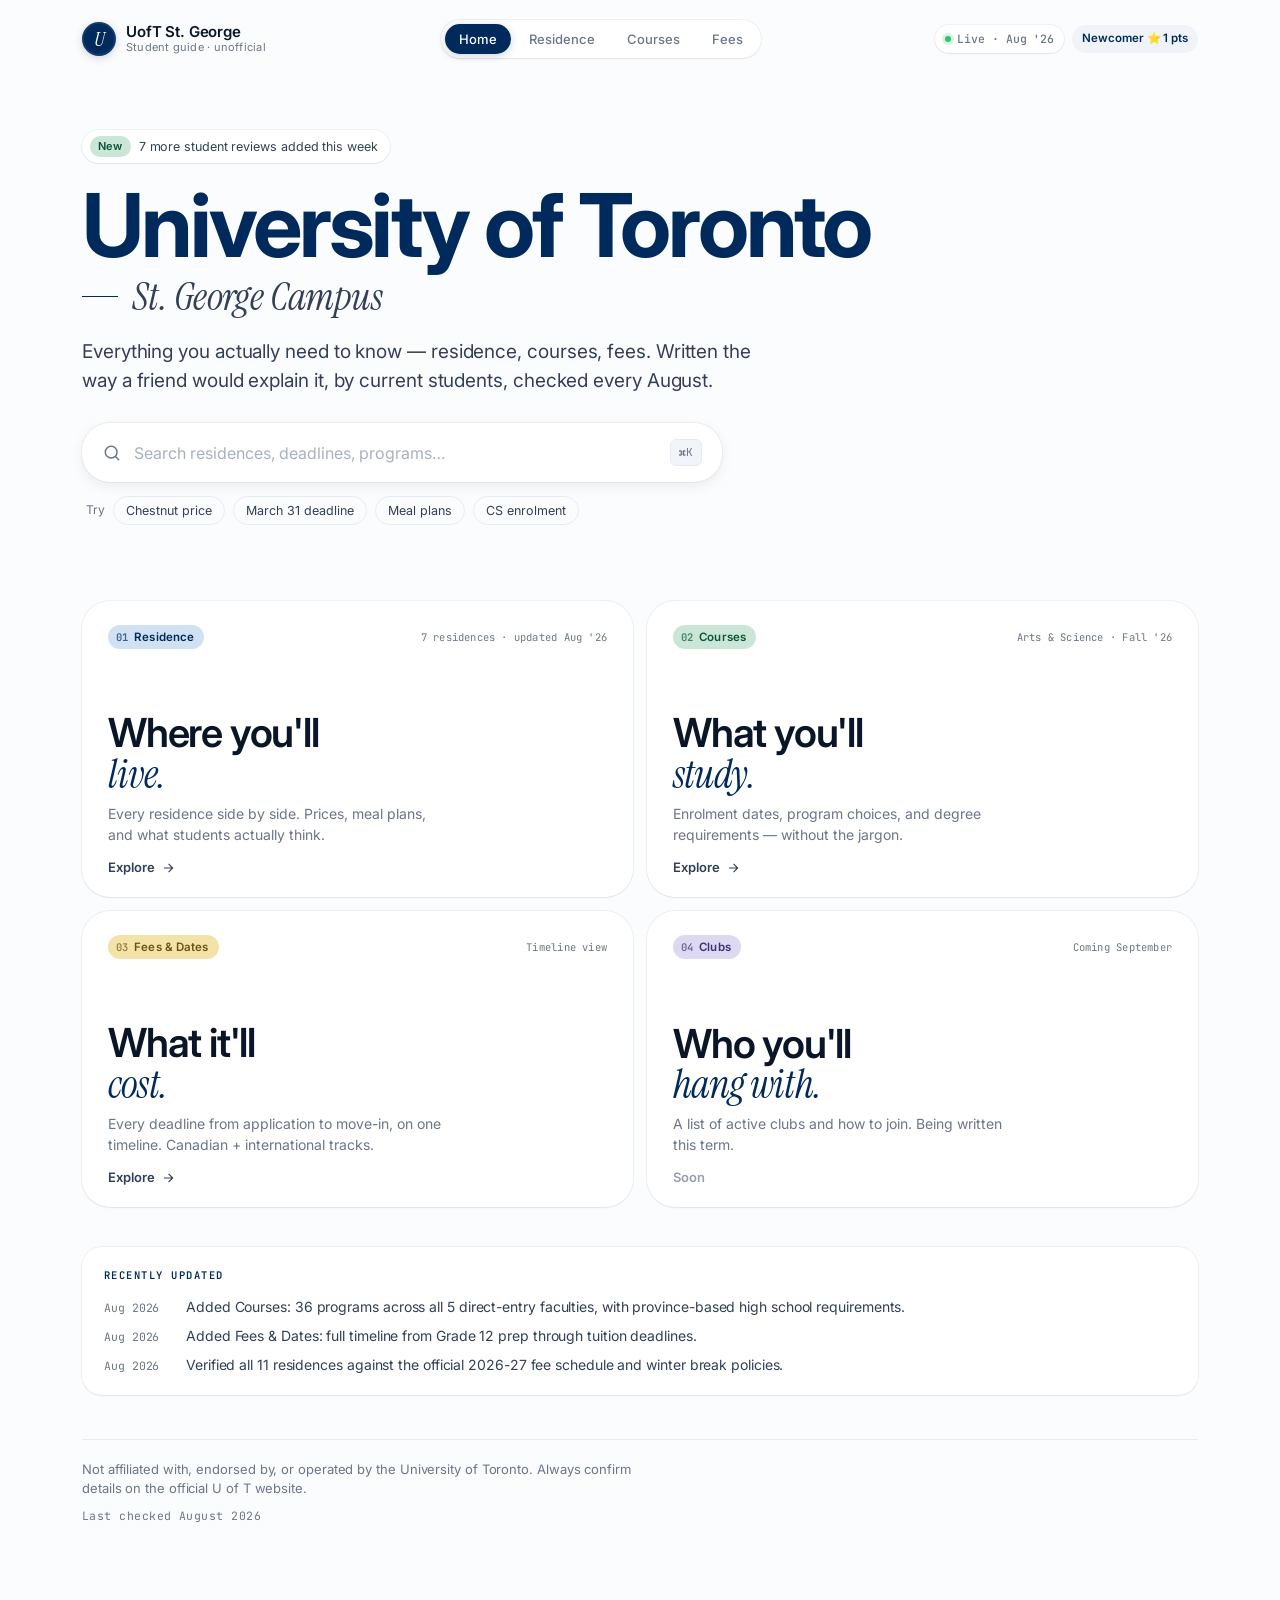
==== commit 6a51dea5: "Add files via upload" ====
--- a/index.html
+++ b/index.html
@@ -1,123 +1,190 @@
 <!DOCTYPE html>
-<!-- ============================================
-     UofT Guide — 홈 화면 (4-A 단계)
-     이 파일은 "뼈대" 입니다. 무엇이 화면에 있는지만 정합니다.
-     생김새는 style.css, 동작은 app.js 가 담당합니다.
-     ============================================ -->
 <html lang="en">
 <head>
   <meta charset="UTF-8">
-  <!-- 폰에서 글자가 삐져나오지 않게 하는 설정. 지우면 안 됩니다. -->
   <meta name="viewport" content="width=device-width, initial-scale=1.0">
-
-  <!-- ⚠️ 아래 한 줄은 "구글아, 이 사이트를 검색 결과에 넣지 마" 라는 뜻입니다.
-       주소를 아는 사람만 들어올 수 있게 막아둔 것입니다.
-       내용이 충분히 채워져서 남들에게 알려도 되겠다 싶으면,
-       이 줄만 통째로 지우세요. 며칠 뒤부터 구글에 뜨기 시작합니다. -->
   <meta name="robots" content="noindex, nofollow">
-
-  <!-- 구글 검색에 뜰 때 보이는 제목과 설명 -->
   <title>UofT St. George — Unofficial Student Guide</title>
   <meta name="description" content="A plain-language guide to residence, courses, fees and clubs at the University of Toronto St. George campus. Made by students, not by the university.">
 
-  <!-- 글씨체를 인터넷에서 불러옵니다 -->
   <link rel="preconnect" href="https://fonts.googleapis.com">
   <link rel="preconnect" href="https://fonts.gstatic.com" crossorigin>
-  <link href="https://fonts.googleapis.com/css2?family=Fraunces:opsz,wght@9..144,400;9..144,500;9..144,600;9..144,700&family=Archivo:wght@400;500;600&family=Space+Mono:wght@400;700&display=swap" rel="stylesheet">
-
-  <!-- 디자인 파일 연결 -->
+  <link href="https://fonts.googleapis.com/css2?family=Instrument+Serif:ital@0;1&family=Inter:wght@400;500;600;700&family=JetBrains+Mono:wght@400;500&display=swap" rel="stylesheet">
+
   <link rel="stylesheet" href="style.css">
 </head>
-
 <body>
 
-  <!-- ===== 화면 1: 홈 ===== -->
-  <main class="sheet" id="view-home">
-
-    <!-- ===== 상단: 제목 + 검색 ===== -->
-    <header class="masthead">
-      <h1 class="title">
-        University of Toronto
-        <span class="title__sub">St.&nbsp;George Campus</span>
-      </h1>
-
-      <p class="stamp">Unofficial student guide</p>
-      <p class="pointsbadge" id="points-badge" title="Earned by writing reviews. Saved on this device only."></p>
-
-      <!-- 검색: 이제 실제로 동작합니다. 기숙사·날짜·전공을 한 번에 찾습니다. -->
-      <div class="search">
-        <label class="search__label" for="search">Search</label>
-        <input
-          class="search__input"
-          id="search"
-          type="text"
-          placeholder="Residences, dates, programs…"
-          autocomplete="off">
-      </div>
-      <div class="searchresults" id="home-search-results" hidden></div>
-    </header>
-
-    <!-- ===== 섹션 목록 ===== -->
-    <!-- 줄 전체가 버튼입니다. data-key 는 app.js 가 어느 줄인지 알아보는 이름표입니다. -->
-    <nav class="sections" id="home-sections">
-
-      <button type="button" class="row is-live" data-key="residence">
-        <span class="row__name">Residence</span>
-        <span class="row__cue">&rarr;</span>
-        <span class="row__desc">Housing, costs, dates, photos</span>
-      </button>
-
-      <button type="button" class="row is-live" data-key="courses">
-        <span class="row__name">Courses</span>
-        <span class="row__cue">&rarr;</span>
-        <span class="row__desc">Enrolment dates, choosing a program, degree requirements</span>
-      </button>
-
-      <button type="button" class="row is-live" data-key="fees">
-        <span class="row__name">Fees</span>
-        <span class="row__cue">&rarr;</span>
-        <span class="row__desc">Every deadline from application to move-in</span>
-      </button>
-
-      <button type="button" class="row is-soon" data-key="clubs">
-        <span class="row__name">School Clubs</span>
-        <span class="row__cue">Soon</span>
-        <span class="row__desc">List, how to join</span>
-      </button>
-
-    </nav>
-
-    <!-- ===== 최근 업데이트 ===== -->
-    <div class="updatelog" id="update-log"></div>
-
-    <!-- ===== 하단 ===== -->
-    <footer class="colophon">
-      <p class="colophon__legal">
-        Not affiliated with, endorsed by, or operated by the University of Toronto.
-        Always confirm details on the official U&nbsp;of&nbsp;T website.
-      </p>
-      <p class="colophon__date">Last checked <time datetime="2026-08">August 2026</time></p>
-    </footer>
-
-  </main>
-
-
-  <!-- ===== 화면 2: Residence 목록 =====
-       hidden 이 붙어 있으면 화면에 안 보입니다.
-       Residence 를 누르면 app.js 가 이걸 떼어냅니다. -->
-  <main class="sheet" id="view-residence" hidden>
-
-    <button type="button" class="backlink" data-back>&larr;&nbsp; Back</button>
-
-    <h2 class="page-title">Residence</h2>
-
-    <p class="lede">
-      Every residence on the St.&nbsp;George campus, side by side. Figures come
-      from U&nbsp;of&nbsp;T's official housing page &mdash; always confirm before you apply.
+<div class="app">
+
+  <!-- =========================================
+       TOP NAV — 모든 화면 공통
+       ========================================= -->
+  <nav class="nav" aria-label="Primary">
+    <a class="brand" href="#">
+      <span class="brand__mark">U</span>
+      <span class="brand__text">
+        <span>UofT St. George</span>
+        <small>Student guide · unofficial</small>
+      </span>
+    </a>
+
+    <div class="nav__pills">
+      <button type="button" class="nav__pill is-on" data-nav="home">Home</button>
+      <button type="button" class="nav__pill" data-nav="residence">Residence</button>
+      <button type="button" class="nav__pill" data-nav="courses">Courses</button>
+      <button type="button" class="nav__pill" data-nav="fees">Fees</button>
+    </div>
+
+    <div class="nav__right">
+      <span class="nav__badge nav__badge--live">
+        <span class="dot"></span>Live · Aug '26
+      </span>
+      <span class="pointsbadge" id="points-badge" title="Earned by writing reviews. Saved on this device only."></span>
+    </div>
+  </nav>
+
+<!-- =========================================
+     VIEW 1: HOME
+     ========================================= -->
+<main class="sheet view is-active" id="view-home">
+
+  <header class="masthead">
+    <span class="hero__eyebrow">
+      <em>New</em> 7 more student reviews added this week
+    </span>
+    <h1 class="title">
+      University&nbsp;of&nbsp;Toronto
+      <span class="title__sub">St.&nbsp;George Campus</span>
+    </h1>
+    <p class="hero__sub">
+      Everything you actually need to know — residence, courses, fees. Written the way a friend would explain it, by current students, checked every August.
     </p>
 
-    <!-- 제일 중요한 정보를 형광펜 박스로 -->
-    <div class="keybox">
+    <!-- 검색: 카드 형태, 아래 suggest chips -->
+    <label class="search">
+      <span class="search__label" for="search">Search</span>
+      <input
+        class="search__input"
+        id="search"
+        type="text"
+        placeholder="Search residences, deadlines, programs…"
+        autocomplete="off">
+      <span class="search__kbd">⌘K</span>
+    </label>
+    <div class="search__suggest">
+      <span>Try</span>
+      <button type="button" data-suggest="Chestnut">Chestnut price</button>
+      <button type="button" data-suggest="March 31">March 31 deadline</button>
+      <button type="button" data-suggest="Meal">Meal plans</button>
+      <button type="button" data-suggest="Computer">CS enrolment</button>
+    </div>
+    <div class="searchresults" id="home-search-results" hidden></div>
+  </header>
+
+  <!-- 큰 컬러 섹션 카드 4개 (rows 자리에 대신) -->
+  <nav class="sections" id="home-sections" aria-label="Sections">
+
+    <button type="button" class="row section-card section-card--residence is-live" data-key="residence">
+      <div class="section-card__top">
+        <span class="section-card__badge"><span class="num">01</span>Residence</span>
+        <span class="section-card__meta">7 residences · updated Aug '26</span>
+      </div>
+      <div>
+        <span class="row__name section-card__name">Where you'll<br><em>live.</em></span>
+        <p class="row__desc section-card__desc">Every residence side by side. Prices, meal plans, and what students actually think.</p>
+        <span class="row__cue section-card__cta">
+          Explore
+          <svg width="14" height="14" viewBox="0 0 24 24" fill="none" stroke="currentColor" stroke-width="2"><path d="M5 12h14M13 5l7 7-7 7"/></svg>
+        </span>
+      </div>
+    </button>
+
+    <button type="button" class="row section-card section-card--courses is-live" data-key="courses">
+      <div class="section-card__top">
+        <span class="section-card__badge"><span class="num">02</span>Courses</span>
+        <span class="section-card__meta">Arts &amp; Science · Fall '26</span>
+      </div>
+      <div>
+        <span class="row__name section-card__name">What you'll<br><em>study.</em></span>
+        <p class="row__desc section-card__desc">Enrolment dates, program choices, and degree requirements — without the jargon.</p>
+        <span class="row__cue section-card__cta">
+          Explore
+          <svg width="14" height="14" viewBox="0 0 24 24" fill="none" stroke="currentColor" stroke-width="2"><path d="M5 12h14M13 5l7 7-7 7"/></svg>
+        </span>
+      </div>
+    </button>
+
+    <button type="button" class="row section-card section-card--fees is-live" data-key="fees">
+      <div class="section-card__top">
+        <span class="section-card__badge"><span class="num">03</span>Fees &amp; Dates</span>
+        <span class="section-card__meta">Timeline view</span>
+      </div>
+      <div>
+        <span class="row__name section-card__name">What it'll<br><em>cost.</em></span>
+        <p class="row__desc section-card__desc">Every deadline from application to move-in, on one timeline. Canadian + international tracks.</p>
+        <span class="row__cue section-card__cta">
+          Explore
+          <svg width="14" height="14" viewBox="0 0 24 24" fill="none" stroke="currentColor" stroke-width="2"><path d="M5 12h14M13 5l7 7-7 7"/></svg>
+        </span>
+      </div>
+    </button>
+
+    <button type="button" class="row section-card section-card--clubs is-soon" data-key="clubs">
+      <div class="section-card__top">
+        <span class="section-card__badge"><span class="num">04</span>Clubs</span>
+        <span class="section-card__meta">Coming September</span>
+      </div>
+      <div>
+        <span class="row__name section-card__name">Who you'll<br><em>hang with.</em></span>
+        <p class="row__desc section-card__desc">A list of active clubs and how to join. Being written this term.</p>
+        <span class="row__cue section-card__cta">Soon</span>
+      </div>
+    </button>
+
+  </nav>
+
+  <!-- 홈 하단 최근 업데이트 -->
+  <div class="updatelog" id="update-log"></div>
+
+  <footer class="colophon">
+    <p class="colophon__legal">
+      Not affiliated with, endorsed by, or operated by the University of Toronto.
+      Always confirm details on the official U&nbsp;of&nbsp;T website.
+    </p>
+    <p class="colophon__date">Last checked <time datetime="2026-08">August 2026</time></p>
+  </footer>
+
+</main>
+
+
+<!-- =========================================
+     VIEW 2: RESIDENCE list
+     ========================================= -->
+<main class="sheet view" id="view-residence" hidden>
+
+  <button type="button" class="backlink" data-back>
+    <svg width="14" height="14" viewBox="0 0 24 24" fill="none" stroke="currentColor" stroke-width="2"><path d="M15 6l-6 6 6 6"/></svg>
+    Home
+  </button>
+
+  <div class="page-head">
+    <div>
+      <span class="page-head__kicker">
+        <svg width="10" height="10" viewBox="0 0 24 24" fill="currentColor"><circle cx="12" cy="12" r="6"/></svg>
+        Section 01 · Residence
+      </span>
+      <h2 class="page-title">Where you'll <em>live.</em></h2>
+    </div>
+  </div>
+
+  <p class="lede">
+    Every residence on the St.&nbsp;George campus, side by side. Figures come from U&nbsp;of&nbsp;T's official housing page — always confirm before you apply.
+  </p>
+
+  <div class="keybox keybox--alert">
+    <div class="keybox__icon">!</div>
+    <div>
       <p class="keybox__main">First-year residence guarantee</p>
       <p class="keybox__sub">
         Finish your U&nbsp;of&nbsp;T Residence Portal application by <strong>March&nbsp;31</strong>
@@ -125,118 +192,224 @@
         guarantee is gone.
       </p>
     </div>
-
-    <!-- 정렬 버튼. data-sort 값을 app.js 가 읽습니다. -->
-    <div class="sortbar">
-      <span class="sortbar__label">Sort</span>
+  </div>
+
+  <!-- Sort -->
+  <div class="sortbar">
+    <span class="sortbar__label">Sort</span>
+    <div class="sortbar__group">
       <button type="button" class="sortbtn is-on" data-sort="price" aria-pressed="true">Lowest price</button>
-      <button type="button" class="sortbtn" data-sort="name" aria-pressed="false">A&ndash;Z</button>
-    </div>
-
-    <!-- 필터 버튼. 여러 개 동시에 켤 수 있습니다(data-filter). -->
-    <div class="sortbar">
-      <span class="sortbar__label">Filter</span>
-      <button type="button" class="filterbtn" data-filter="meal" aria-pressed="false">Meal included</button>
-      <button type="button" class="filterbtn" data-filter="open" aria-pressed="false">Open over winter break</button>
-      <button type="button" class="filterbtn" data-filter="budget" aria-pressed="false">Under $20,000</button>
-    </div>
-
-    <p class="count" id="res-count"></p>
-
-    <div class="cards" id="res-list"></div>
-
-    <p class="colophon__date">Last checked <time datetime="2026-08">August 2026</time></p>
-
-  </main>
-
-
-  <!-- ===== 화면 3: 기숙사 상세 =====
-       이 안은 거의 비어 있습니다.
-       어느 기숙사를 눌렀느냐에 따라 내용이 달라지기 때문에,
-       app.js 가 data.js 를 읽어서 그때그때 채워 넣습니다. -->
-  <main class="sheet" id="view-detail" hidden>
-
-    <button type="button" class="backlink" data-back-to="residence">&larr;&nbsp; Residence</button>
-
-    <div id="detail-body"></div>
-
-  </main>
-
-
-  <!-- ===== 화면 4: Fees & Dates =====
-       지원부터 입주까지 모든 날짜를 한 타임라인으로. -->
-  <main class="sheet" id="view-fees" hidden>
-
-    <button type="button" class="backlink" data-back>&larr;&nbsp; Home</button>
-
-    <h2 class="page-title">Fees &amp; Dates</h2>
-
-    <ul class="lede">
-      <li>Every deadline from application to move-in, in order.</li>
-      <li>Some steps are the same for everyone; others only apply to one group.</li>
-      <li>Pick which applies to you below.</li>
-    </ul>
-
-    <div class="sortbar">
-      <span class="sortbar__label">I am</span>
+      <button type="button" class="sortbtn" data-sort="name" aria-pressed="false">A–Z</button>
+    </div>
+  </div>
+
+  <!-- Filter -->
+  <div class="sortbar sortbar--filter">
+    <span class="sortbar__label">Filter</span>
+    <button type="button" class="filterbtn" data-filter="meal" aria-pressed="false">Meal included</button>
+    <button type="button" class="filterbtn" data-filter="open" aria-pressed="false">Open over winter break</button>
+    <button type="button" class="filterbtn" data-filter="budget" aria-pressed="false">Under $20,000</button>
+  </div>
+
+  <p class="count" id="res-count"></p>
+
+  <div class="cards" id="res-list"></div>
+
+  <p class="colophon__date">Last checked <time datetime="2026-08">August 2026</time></p>
+
+</main>
+
+
+<!-- =========================================
+     VIEW 3: Residence Detail
+     ========================================= -->
+<main class="sheet view" id="view-detail" hidden>
+  <button type="button" class="backlink" data-back-to="residence">
+    <svg width="14" height="14" viewBox="0 0 24 24" fill="none" stroke="currentColor" stroke-width="2"><path d="M15 6l-6 6 6 6"/></svg>
+    Residences
+  </button>
+  <div id="detail-body"></div>
+</main>
+
+
+<!-- =========================================
+     VIEW 4: Fees & Dates
+     ========================================= -->
+<main class="sheet view" id="view-fees" hidden>
+
+  <button type="button" class="backlink" data-back>
+    <svg width="14" height="14" viewBox="0 0 24 24" fill="none" stroke="currentColor" stroke-width="2"><path d="M15 6l-6 6 6 6"/></svg>
+    Home
+  </button>
+
+  <div class="page-head">
+    <div>
+      <span class="page-head__kicker">
+        <svg width="10" height="10" viewBox="0 0 24 24" fill="currentColor"><circle cx="12" cy="12" r="6"/></svg>
+        Section 03 · Fees &amp; Dates
+      </span>
+      <h2 class="page-title">What it'll <em>cost.</em></h2>
+    </div>
+  </div>
+
+  <ul class="lede">
+    <li>Every deadline from application to move-in, in order.</li>
+    <li>Some steps are the same for everyone; others only apply to one group.</li>
+    <li>Pick which applies to you below.</li>
+  </ul>
+
+  <div class="sortbar">
+    <span class="sortbar__label">I am</span>
+    <div class="sortbar__group">
       <button type="button" class="sortbtn is-on" data-audience="domestic" aria-pressed="true">Canadian</button>
       <button type="button" class="sortbtn" data-audience="international" aria-pressed="false">International</button>
     </div>
-
-    <!-- 화면 4-1: 카테고리 고르기 -->
-    <nav class="feescats" id="fees-categories"></nav>
-
-    <!-- 화면 4-2: 고른 카테고리의 날짜들. 처음엔 숨어 있습니다. -->
-    <div id="fees-items" hidden>
-      <button type="button" class="backlink" data-fees-back>&larr;&nbsp; Categories</button>
-      <h3 class="page-title fees-items__title" id="fees-items-title"></h3>
-      <div class="timeline" id="fees-timeline"></div>
-    </div>
-
-    <p class="colophon__date">Last checked <time datetime="2026-08">August 2026</time></p>
-
-  </main>
-
-
-  <!-- ===== 화면 5: Courses (카테고리 3개만) ===== -->
-  <main class="sheet" id="view-courses" hidden>
-
-    <button type="button" class="backlink" data-back>&larr;&nbsp; Home</button>
-
-    <h2 class="page-title">Courses</h2>
-
-    <ul class="lede">
-      <li>Based on the Faculty of Arts &amp; Science, St.&nbsp;George.</li>
-      <li>Other faculties (Engineering, Music, etc.) run on different dates.</li>
-    </ul>
-
-    <nav class="feescats" id="courses-categories"></nav>
-
-    <p class="colophon__date">Last checked <time datetime="2026-08">August 2026</time></p>
-
-  </main>
-
-
-  <!-- ===== 화면 6: Courses 하위 페이지 (진짜 화면 전환) =====
-       Enrolment / Degree / Program 탐색·단과대·개별 과목이 전부
-       이 화면 하나를 재사용합니다. 뒤로가기는 app.js 가 스택으로 관리합니다. -->
-  <main class="sheet" id="view-course-page" hidden>
-
-    <button type="button" class="backlink" data-course-back>&larr;&nbsp; Back</button>
-
-    <p class="crumb" id="course-crumb"></p>
-    <h2 class="page-title" id="course-page-title"></h2>
-
-    <div id="course-page-content"></div>
-
-  </main>
-
-
-  <!-- 짧게 떴다 사라지는 알림창. 처음에는 숨어 있습니다. -->
-  <div class="toast" id="toast" role="status" aria-live="polite"></div>
-
-  <!-- 파일 연결. 순서가 중요합니다: data.js 가 app.js 보다 먼저 와야 합니다. -->
-  <script src="data.js"></script>
-  <script src="app.js"></script>
+  </div>
+
+  <nav class="feescats" id="fees-categories"></nav>
+
+  <div id="fees-items" hidden>
+    <button type="button" class="backlink backlink--inner" data-fees-back>
+      <svg width="14" height="14" viewBox="0 0 24 24" fill="none" stroke="currentColor" stroke-width="2"><path d="M15 6l-6 6 6 6"/></svg>
+      Categories
+    </button>
+    <h3 class="page-title fees-items__title" id="fees-items-title"></h3>
+    <div class="timeline" id="fees-timeline"></div>
+  </div>
+
+  <p class="colophon__date">Last checked <time datetime="2026-08">August 2026</time></p>
+
+</main>
+
+
+<!-- =========================================
+     VIEW 5: Courses
+     ========================================= -->
+<main class="sheet view" id="view-courses" hidden>
+
+  <button type="button" class="backlink" data-back>
+    <svg width="14" height="14" viewBox="0 0 24 24" fill="none" stroke="currentColor" stroke-width="2"><path d="M15 6l-6 6 6 6"/></svg>
+    Home
+  </button>
+
+  <div class="page-head">
+    <div>
+      <span class="page-head__kicker">
+        <svg width="10" height="10" viewBox="0 0 24 24" fill="currentColor"><circle cx="12" cy="12" r="6"/></svg>
+        Section 02 · Courses
+      </span>
+      <h2 class="page-title">What you'll <em>study.</em></h2>
+    </div>
+  </div>
+
+  <ul class="lede">
+    <li>Based on the Faculty of Arts &amp; Science, St.&nbsp;George.</li>
+    <li>Other faculties (Engineering, Music, etc.) run on different dates.</li>
+  </ul>
+
+  <nav class="feescats" id="courses-categories"></nav>
+
+  <p class="colophon__date">Last checked <time datetime="2026-08">August 2026</time></p>
+
+</main>
+
+
+<!-- =========================================
+     VIEW 6: Course sub-page (reused)
+     ========================================= -->
+<main class="sheet view" id="view-course-page" hidden>
+  <button type="button" class="backlink" data-course-back>
+    <svg width="14" height="14" viewBox="0 0 24 24" fill="none" stroke="currentColor" stroke-width="2"><path d="M15 6l-6 6 6 6"/></svg>
+    Back
+  </button>
+  <p class="crumb" id="course-crumb"></p>
+  <h2 class="page-title" id="course-page-title"></h2>
+  <div id="course-page-content"></div>
+</main>
+
+
+</div><!-- /.app -->
+
+<!-- Toast -->
+<div class="toast" id="toast" role="status" aria-live="polite"></div>
+
+<!-- Data + engine -->
+<script src="data.js"></script>
+<script src="app.js"></script>
+
+<script>
+/* ==================================================
+   새 shell 전용 소규모 스크립트 (app.js 엔진과 공존)
+   ==================================================
+   1) 뷰 전환에 부드러운 페이드 애니메이션 붙이기
+   2) 상단 nav pill을 현재 뷰와 동기화
+   3) suggest chips를 검색창에 연결
+   4) ⌘K 단축키
+   -------------------------------------------------- */
+(function () {
+  // (1) 뷰 전환 페이드 — app.js가 hidden 을 토글할 때마다 fade-in 클래스를 붙임
+  // 이미 app.js에서 view-fade 클래스를 붙이지만, CSS만 새로 정의하면 됩니다.
+
+  // (2) Nav pill 동기화 — 어떤 뷰가 보이는지 감지해서 pill의 is-on 클래스 갱신
+  function activePill(){
+    const views = ['home','residence','detail','fees','courses','coursePage'];
+    let current = 'home';
+    if (!document.getElementById('view-residence').hidden) current = 'residence';
+    if (!document.getElementById('view-detail').hidden)    current = 'residence';   // detail은 residence pill
+    if (!document.getElementById('view-fees').hidden)      current = 'fees';
+    if (!document.getElementById('view-courses').hidden)   current = 'courses';
+    if (!document.getElementById('view-course-page').hidden) current = 'courses';
+
+    document.querySelectorAll('.nav__pill').forEach(p => {
+      p.classList.toggle('is-on', p.dataset.nav === current);
+    });
+  }
+
+  // MutationObserver: view <main>의 hidden 속성이 바뀔 때마다 pill 갱신 + view-fade 부여
+  const viewIds = ['view-home','view-residence','view-detail','view-fees','view-courses','view-course-page'];
+  viewIds.forEach(id => {
+    const el = document.getElementById(id);
+    if (!el) return;
+    new MutationObserver(muts => {
+      muts.forEach(m => {
+        if (m.attributeName === 'hidden' && !el.hidden){
+          el.classList.remove('view-fade');
+          void el.offsetWidth;
+          el.classList.add('view-fade');
+        }
+      });
+      activePill();
+    }).observe(el, { attributes:true, attributeFilter:['hidden'] });
+  });
+
+  // Nav pill 클릭 → 해당 뷰로 이동
+  document.querySelectorAll('.nav__pill').forEach(pill => {
+    pill.addEventListener('click', () => {
+      const target = pill.dataset.nav;
+      if (typeof showView === 'function') showView(target);
+    });
+  });
+
+  // (3) suggest chips → 검색창에 값 넣고 input 이벤트 발화
+  document.querySelectorAll('[data-suggest]').forEach(btn => {
+    btn.addEventListener('click', () => {
+      const input = document.getElementById('search');
+      if (!input) return;
+      input.value = btn.dataset.suggest;
+      input.focus();
+      input.dispatchEvent(new Event('input', { bubbles:true }));
+    });
+  });
+
+  // (4) ⌘K / Ctrl+K → 검색 포커스
+  document.addEventListener('keydown', (e) => {
+    if ((e.metaKey || e.ctrlKey) && e.key.toLowerCase() === 'k'){
+      e.preventDefault();
+      document.getElementById('search')?.focus();
+    }
+  });
+})();
+</script>
+
 </body>
 </html>
--- a/style.css
+++ b/style.css
@@ -1,2437 +1,2231 @@
-/* ============================================
-   UofT Guide — 디자인 (4-A 단계)
-   컨셉: 캠퍼스 게시판에 붙은 학생용 유인물.
-   종이, 검은 잉크, 그리고 형광펜 한 줄.
-   ============================================ */
-
-/* ---- 색과 글씨체를 여기 한 곳에 모아둡니다.
-        나중에 색을 바꾸고 싶으면 이 값만 고치면 전체가 바뀝니다. ---- */
-:root {
-  --bg:         #E6EAF0;   /* 화면 전체 바탕. 순백보다 어둡게 해서 눈부심을 줄입니다 */
-  --paper:      #F7F8FA;   /* 종이 부분. 순백(#FFFFFF)이 아니라 살짝 낮춘 밝기 */
-  --ink:        #101318;   /* 본문 글자 (거의 검정) */
-  --ink-rgb:    16, 19, 24; /* --ink 를 rgba() 안에서도 쓰려고 숫자만 따로 둔 것.
-                                다크모드에서 이 숫자만 바꾸면 모든 테두리 색이 같이 바뀝니다. */
-  --ink-soft:   #101318;   /* 예전에는 회색이었지만 이제 본문과 같은 검정입니다.
-                              글의 중요도는 색이 아니라 '크기'로만 구분합니다. */
-  --ink-faint:  #101318;   /* 위와 같음 */
-  --muted:      #6B7280;   /* 아직 열리지 않은 섹션에만 쓰는 회색.
-                              중요도가 아니라 '지금 못 누름'을 나타내는 색입니다. */
-  --uoft:       #0B4DA0;   /* 토론토 대학 파랑 — 더 선명하고 확실한 파란색으로 조정 */
-  --highlight:  #FFDE3D;   /* 형광펜 노랑 */
-  --rule:       #101318;
-
-  /* --display 는 카드 이름·버튼처럼 UI 요소에 쓰는 굵은 산세리프입니다.
-     --serif 는 큰 제목에만 쓰는 우아한 세리프입니다 — 이 둘을 섞는 게
-     "고급스러운 느낌"의 핵심입니다. 굵은 산세리프 하나로만 밀어붙이면
-     포스터처럼 딱딱해 보이고, 세리프를 큰 글자에 섞으면 편집디자인처럼 보입니다. */
-  --display: "Archivo", "Helvetica Neue", Arial, sans-serif;
-  --serif:   "Fraunces", Georgia, "Times New Roman", serif;
-  --body:    "Archivo", "Helvetica Neue", Arial, sans-serif;
-  --mono:    "Space Mono", "Courier New", monospace;
-}
-
-
-
-/* ---- 모든 요소의 크기 계산 방식을 통일합니다. 안 하면 배치가 어긋납니다. ---- */
-*,
-*::before,
-*::after {
-  box-sizing: border-box;
-}
-
-html {
-  -webkit-text-size-adjust: 100%;
-}
-
-body {
-  margin: 0;
-  padding: 0;
+/* ============================================================
+   UofT St. George — Unofficial Student Guide
+   New design system: soft white · U of T Blue · Inter type
+   ============================================================
+   Style guide:
+   - Background: #fbfcfd (subtle cool white)
+   - Brand: U of T Blue #002A5C (official PMS 282)
+   - Ink: #0a1628 navy-tinted charcoal
+   - Type: Inter 400/500/600/700, Instrument Serif italic accents,
+           JetBrains Mono for micro-labels
+   - Motion: cubic-bezier(0.22, 1, 0.36, 1) 220–500ms
+   ============================================================ */
+
+/* ============ TOKENS ============ */
+:root{
+  --bg:#fbfcfd;
+  --bg-2:#f1f4f8;
+  --surface:#ffffff;
+  --surface-2:#f6f8fb;
+  --border:#e6ebf1;
+  --border-strong:#cfd6df;
+  --ink:#0a1628;
+  --ink-2:#324056;
+  --ink-3:#6b7688;
+  --ink-4:#a8b1c0;
+  --muted:#8a94a5;
+
+  /* U of T official brand */
+  --uoft:#002A5C;
+  --uoft-2:#0f4285;
+  --uoft-3:#1b5aac;
+  --uoft-soft:#e0e8f2;
+  --uoft-tint:#f0f4f9;
+  --boundless:#007FA3;
+  --boundless-soft:#d9edf3;
+
+  /* Accent palette — pastel, harmonizes with U of T blue */
+  --c-sky:#cfe1f2;       --c-sky-ink:#002A5C;
+  --c-mint:#c9e6d7;      --c-mint-ink:#0e5238;
+  --c-butter:#f3e3a8;    --c-butter-ink:#6b5411;
+  --c-lilac:#dcd9f0;     --c-lilac-ink:#3d2f7a;
+  --c-peach:#f3d5c0;     --c-peach-ink:#7a3a15;
+  --c-rose:#f1cfd8;      --c-rose-ink:#7a1e3d;
+
+  --highlight:#fef3c7;
+  --highlight-line:#e0c65b;
+
+  /* Semantic (used by app.js state colors — map to something coherent) */
+  --ok:#0F7A4D;
+  --warn:#C05A16;
+  --info:#1b5aac;
+
+  --sans:"Inter", -apple-system, BlinkMacSystemFont, "Helvetica Neue", Arial, sans-serif;
+  --serif:"Instrument Serif", Georgia, "Times New Roman", serif;
+  --mono:"JetBrains Mono", "SF Mono", Menlo, monospace;
+
+  --r-xs:6px;
+  --r-sm:10px;
+  --r-md:14px;
+  --r-lg:20px;
+  --r-xl:28px;
+
+  --shadow-xs:0 1px 2px rgba(10,22,40,0.04);
+  --shadow-sm:0 1px 2px rgba(10,22,40,0.05), 0 0 0 1px rgba(10,22,40,0.05);
+  --shadow-md:0 4px 14px rgba(10,22,40,0.07), 0 0 0 1px rgba(10,22,40,0.05);
+  --shadow-lg:0 14px 34px rgba(10,22,40,0.10), 0 0 0 1px rgba(10,22,40,0.05);
+  --shadow-brand:0 10px 28px rgba(0,42,92,0.22);
+
+  --ease-out:cubic-bezier(0.22, 1, 0.36, 1);
+  --ease-spring:cubic-bezier(0.34, 1.56, 0.64, 1);
+  --ease-smooth:cubic-bezier(0.4, 0, 0.2, 1);
+}
+
+/* ============ BASE ============ */
+*, *::before, *::after{ box-sizing:border-box; margin:0; padding:0 }
+html{ -webkit-text-size-adjust:100%; scroll-behavior:smooth }
+body{
+  background:var(--bg);
+  color:var(--ink);
+  font-family:var(--sans);
+  font-size:16px;
+  line-height:1.55;
+  min-height:100vh;
+  -webkit-font-smoothing:antialiased;
+  letter-spacing:-0.005em;
+}
+button{ font-family:inherit; color:inherit; cursor:pointer }
+a{ color:var(--uoft); text-decoration:none }
+a:hover{ text-decoration:underline; text-underline-offset:3px }
+
+/* ============ APP SHELL ============ */
+.app{
+  max-width:1180px;
+  margin:0 auto;
+  padding:0 clamp(16px, 3vw, 32px);
+}
+
+/* ============ TOP NAV ============ */
+.nav{
+  display:flex;
+  align-items:center;
+  justify-content:space-between;
+  gap:16px;
+  padding:20px 0;
+  flex-wrap:wrap;
+}
+.brand{
+  display:flex;
+  align-items:center;
+  gap:10px;
+  font-weight:600;
+  font-size:15px;
+  color:var(--ink);
+  text-decoration:none;
+  letter-spacing:-0.01em;
+}
+.brand:hover{ text-decoration:none }
+.brand__mark{
+  width:34px; height:34px;
+  border-radius:50%;
+  background:var(--uoft);
+  color:#fff;
+  display:flex; align-items:center; justify-content:center;
+  font-family:var(--serif);
+  font-style:italic;
+  font-size:20px;
+  font-weight:400;
+  letter-spacing:-0.02em;
+  box-shadow:0 2px 8px rgba(0,42,92,0.18), inset 0 0 0 2px rgba(255,255,255,0.08);
+  transition:transform 0.4s var(--ease-spring);
+}
+.brand:hover .brand__mark{ transform:rotate(-8deg) scale(1.06) }
+.brand__text{ display:flex; flex-direction:column; line-height:1.2 }
+.brand__text small{
+  font-size:11px;
+  color:var(--ink-3);
+  font-weight:400;
+  letter-spacing:0.02em;
+}
+
+.nav__pills{
+  display:flex;
+  gap:4px;
+  padding:4px;
+  background:var(--surface);
+  border-radius:999px;
+  box-shadow:var(--shadow-sm);
+}
+.nav__pill{
+  padding:7px 14px;
+  border:0;
+  border-radius:999px;
+  background:transparent;
+  font-size:13px;
+  font-weight:500;
+  color:var(--ink-3);
+  transition:color 0.25s var(--ease-out), background 0.25s var(--ease-out);
+}
+.nav__pill:hover{ color:var(--ink) }
+.nav__pill.is-on{
+  background:var(--uoft);
+  color:#fff;
+  box-shadow:0 2px 8px rgba(0,42,92,0.2);
+}
+
+.nav__right{
+  display:flex;
+  align-items:center;
+  gap:8px;
+  font-family:var(--mono);
+  font-size:11.5px;
+  color:var(--ink-3);
+}
+.nav__badge{
+  display:inline-flex;
+  align-items:center;
+  gap:6px;
+  padding:5px 10px;
+  background:var(--surface);
+  border-radius:999px;
+  box-shadow:var(--shadow-sm);
+  font-weight:500;
+}
+.nav__badge .dot{
+  width:6px; height:6px;
+  border-radius:50%;
+  background:#2ec46b;
+  box-shadow:0 0 0 3px rgba(46,196,107,0.18);
+  animation:pulse 2.4s ease-in-out infinite;
+}
+@keyframes pulse{
+  0%,100%{ box-shadow:0 0 0 3px rgba(46,196,107,0.18) }
+  50%    { box-shadow:0 0 0 6px rgba(46,196,107,0.05) }
+}
+
+.pointsbadge{
+  display:inline-flex;
+  align-items:center;
+  gap:6px;
+  padding:5px 10px;
+  background:var(--uoft-tint);
+  color:var(--uoft);
+  border-radius:999px;
+  font-family:var(--sans);
+  font-size:11.5px;
+  font-weight:600;
+  cursor:default;
+}
+.pointsbadge:empty{ display:none }
+
+/* ============ VIEWS (sheets) ============ */
+.sheet{
+  padding:8px 0 80px;
+  min-height:400px;
+}
+.sheet[hidden]{ display:none }
+.view-fade{
+  animation:viewIn 0.5s var(--ease-out) both;
+}
+@keyframes viewIn{
+  from{ opacity:0; transform:translateY(12px) }
+  to  { opacity:1; transform:translateY(0) }
+}
+
+/* ============ MASTHEAD / HERO ============ */
+.masthead{
+  padding:clamp(24px,4vw,44px) 0 clamp(28px,4vw,44px);
+}
+.hero__eyebrow{
+  display:inline-flex;
+  align-items:center;
+  gap:8px;
+  padding:6px 12px 6px 8px;
+  background:var(--surface);
+  border-radius:999px;
+  font-size:12.5px;
+  color:var(--ink-2);
+  box-shadow:var(--shadow-sm);
+  margin-bottom:20px;
+  transition:transform 0.3s var(--ease-spring);
+}
+.hero__eyebrow:hover{ transform:translateY(-1px) }
+.hero__eyebrow em{
+  display:inline-block;
+  padding:2px 8px;
+  background:var(--c-mint);
+  color:var(--c-mint-ink);
+  border-radius:999px;
+  font-style:normal;
+  font-weight:600;
+  font-size:11px;
+  letter-spacing:0.02em;
+}
+
+.title{
+  font-size:clamp(44px, 7.4vw, 88px);
+  line-height:0.96;
+  letter-spacing:-0.035em;
+  font-weight:700;
+  color:var(--uoft);
+  max-width:14ch;
+  text-wrap:balance;
+}
+.title__sub{
+  display:block;
+  margin-top:8px;
+  font-family:var(--serif);
+  font-style:italic;
+  font-weight:400;
+  color:var(--ink-2);
+  font-size:0.44em;
+  letter-spacing:-0.015em;
+  line-height:1.1;
+}
+.title__sub::before{
+  content:"";
+  display:inline-block;
+  width:36px;
+  height:1px;
+  background:var(--uoft);
+  vertical-align:middle;
+  margin-right:14px;
+  transform:translateY(-3px);
+}
+
+.hero__sub{
+  margin-top:20px;
+  font-size:19px;
+  line-height:1.5;
+  color:var(--ink-2);
+  max-width:56ch;
+  text-wrap:pretty;
+}
+
+/* ============ SEARCH ============ */
+.search{
+  position:relative;
+  display:flex;
+  align-items:center;
+  gap:14px;
+  padding:16px 20px 16px 52px;
+  margin-top:28px;
+  background:var(--surface);
+  border-radius:var(--r-xl);
+  box-shadow:var(--shadow-md);
+  transition:box-shadow 0.3s var(--ease-out), transform 0.3s var(--ease-out);
+  max-width:640px;
+}
+.search:focus-within{
+  box-shadow:var(--shadow-lg), 0 0 0 3px var(--uoft-soft);
+  transform:translateY(-2px);
+}
+.search__label{
+  position:absolute;
+  left:20px;
+  top:50%;
+  transform:translateY(-50%);
+  width:20px; height:20px;
+  font-size:0;
+}
+.search__label::before{
+  content:"";
+  position:absolute;
+  inset:0;
+  background:url("data:image/svg+xml;utf8,<svg xmlns='http://www.w3.org/2000/svg' viewBox='0 0 24 24' fill='none' stroke='%236b7688' stroke-width='1.8' stroke-linecap='round' stroke-linejoin='round'><circle cx='11' cy='11' r='7'/><path d='m20 20-3.5-3.5'/></svg>") center/20px no-repeat;
+}
+.search__input{
+  flex:1; min-width:0;
+  border:0; outline:0;
+  background:transparent;
+  font-size:16px;
+  font-family:inherit;
+  color:var(--ink);
+}
+.search__input::placeholder{ color:var(--ink-4) }
+.search__kbd{
+  display:inline-flex;
+  align-items:center;
+  font-family:var(--mono);
+  font-size:11px;
+  color:var(--ink-3);
+  padding:4px 8px;
+  background:var(--bg-2);
+  border-radius:6px;
+  border:1px solid var(--border);
+}
+.search__suggest{
+  display:flex; gap:8px; flex-wrap:wrap;
+  margin-top:14px;
+  padding-left:4px;
+  max-width:640px;
+}
+.search__suggest > span{
+  font-size:12px;
+  color:var(--ink-3);
+  align-self:center;
+}
+.search__suggest button{
+  padding:6px 12px;
+  border:1px solid var(--border);
+  border-radius:999px;
+  background:transparent;
+  font-size:12.5px;
+  color:var(--ink-2);
+  transition:all 0.2s var(--ease-out);
+  font-family:inherit;
+}
+.search__suggest button:hover{
+  background:var(--surface);
+  border-color:var(--border-strong);
+  transform:translateY(-1px);
+}
+
+/* Search results dropdown */
+.searchresults{
+  margin-top:14px;
+  max-width:640px;
+  background:var(--surface);
+  border-radius:var(--r-lg);
+  box-shadow:var(--shadow-md);
+  overflow:hidden;
+}
+.searchresult{
+  display:grid;
+  grid-template-columns:96px 1fr auto;
+  gap:14px;
+  align-items:baseline;
+  width:100%;
+  padding:12px 18px;
+  border:0;
+  border-bottom:1px solid var(--border);
+  background:transparent;
+  text-align:left;
+  transition:background 0.15s ease;
+}
+.searchresult:last-child{ border-bottom:0 }
+.searchresult:hover{ background:var(--surface-2) }
+.searchresult__kind{
+  font-family:var(--mono);
+  font-size:10.5px;
+  letter-spacing:0.08em;
+  text-transform:uppercase;
+  color:var(--uoft);
+  font-weight:600;
+}
+.searchresult__label{
+  font-size:14.5px;
+  font-weight:500;
+  color:var(--ink);
+}
+.searchresult__sub{
+  font-size:12.5px;
+  color:var(--ink-3);
+  font-family:var(--mono);
+}
+
+/* ============ SECTION CARDS (home) ============ */
+.sections{
+  display:grid;
+  grid-template-columns:repeat(2, 1fr);
+  gap:14px;
+  margin-top:clamp(24px,3vw,32px);
+  border:0;
+}
+@media(max-width:720px){ .sections{ grid-template-columns:1fr } }
+
+.section-card{
+  position:relative;
+  display:flex;
+  flex-direction:column;
+  justify-content:space-between;
+  min-height:220px;
+  padding:24px 26px 22px;
+  border-radius:var(--r-xl);
+  border:0;
+  background:var(--surface);
+  box-shadow:var(--shadow-sm);
+  text-align:left;
+  overflow:hidden;
+  transition:transform 0.4s var(--ease-out), box-shadow 0.4s var(--ease-out);
+  /* override any .row default */
+  grid-template-columns:none;
+  gap:0;
+  align-items:stretch;
+}
+.section-card::before{
+  content:"";
+  position:absolute;
+  inset:0;
+  background:var(--card-bg, transparent);
+  opacity:0;
+  transition:opacity 0.4s var(--ease-out);
+  pointer-events:none;
+}
+.section-card:hover:not(.is-soon){
+  transform:translateY(-4px);
+  box-shadow:var(--shadow-lg);
+}
+.section-card:hover:not(.is-soon)::before{ opacity:1 }
+.section-card > *{ position:relative; z-index:1 }
+
+.section-card__top{
+  display:flex;
+  align-items:center;
+  justify-content:space-between;
+  margin-bottom:auto;
+}
+.section-card__badge{
+  display:inline-flex;
+  align-items:center;
+  gap:6px;
+  padding:5px 10px 5px 8px;
+  border-radius:999px;
+  background:var(--badge-bg);
+  color:var(--badge-ink);
+  font-size:11.5px;
+  font-weight:600;
+  letter-spacing:0.01em;
+  transition:transform 0.4s var(--ease-spring);
+}
+.section-card:hover:not(.is-soon) .section-card__badge{ transform:scale(1.06) }
+.section-card__badge .num{
+  font-family:var(--mono);
+  font-size:10.5px;
+  opacity:0.7;
+}
+.section-card__meta{
+  font-family:var(--mono);
+  font-size:10.5px;
+  color:var(--ink-3);
+  letter-spacing:0.02em;
+}
+.section-card__name{
+  margin-top:64px !important;
+  font-family:var(--sans) !important;
+  font-size:clamp(30px, 3.5vw, 40px);
+  line-height:1.02;
+  letter-spacing:-0.03em;
+  font-weight:600;
+  color:var(--ink);
+  transition:transform 0.4s var(--ease-out);
+  display:block;
+}
+.section-card__name em{
+  font-family:var(--serif);
+  font-style:italic;
+  font-weight:400;
+  color:var(--uoft);
+  letter-spacing:-0.02em;
+}
+.section-card:hover:not(.is-soon) .section-card__name{ transform:translateX(2px) }
+.section-card__desc{
+  margin-top:8px !important;
+  font-size:14px !important;
+  line-height:1.5;
+  color:var(--ink-3) !important;
+  max-width:38ch;
+  display:block;
+}
+.section-card__cta{
+  display:inline-flex !important;
+  align-items:center;
+  gap:6px;
+  margin-top:16px;
+  font-family:var(--sans) !important;
+  font-size:13px !important;
+  font-weight:600;
+  color:var(--ink-2);
+  transition:gap 0.35s var(--ease-out), color 0.3s var(--ease-out);
+  line-height:1 !important;
+}
+.section-card:hover:not(.is-soon) .section-card__cta{ gap:12px; color:var(--uoft) }
+
+/* Per-section colors */
+.section-card--residence{
+  --card-bg:linear-gradient(135deg, var(--c-sky) 0%, transparent 60%);
+  --badge-bg:var(--c-sky);   --badge-ink:var(--c-sky-ink);
+}
+.section-card--courses{
+  --card-bg:linear-gradient(135deg, var(--c-mint) 0%, transparent 60%);
+  --badge-bg:var(--c-mint);  --badge-ink:var(--c-mint-ink);
+}
+.section-card--fees{
+  --card-bg:linear-gradient(135deg, var(--c-butter) 0%, transparent 60%);
+  --badge-bg:var(--c-butter); --badge-ink:var(--c-butter-ink);
+}
+.section-card--clubs{
+  --card-bg:linear-gradient(135deg, var(--c-lilac) 0%, transparent 60%);
+  --badge-bg:var(--c-lilac); --badge-ink:var(--c-lilac-ink);
+}
+.section-card.is-soon{ cursor:not-allowed; opacity:0.55 }
+.section-card.is-soon .section-card__cta{ opacity:0.5 }
+
+/* Section card entrance stagger */
+#view-home.view-fade .section-card{ animation:cardPop 0.6s var(--ease-out) both }
+#view-home.view-fade .section-card:nth-child(1){ animation-delay:0.05s }
+#view-home.view-fade .section-card:nth-child(2){ animation-delay:0.11s }
+#view-home.view-fade .section-card:nth-child(3){ animation-delay:0.17s }
+#view-home.view-fade .section-card:nth-child(4){ animation-delay:0.23s }
+@keyframes cardPop{
+  from{ opacity:0; transform:translateY(14px) scale(0.97) }
+  to  { opacity:1; transform:translateY(0) scale(1) }
+}
+
+/* ============ UPDATELOG (홈 하단) ============ */
+.updatelog{
+  margin-top:clamp(28px,4vw,40px);
+  padding:20px 22px;
+  background:var(--surface);
+  border-radius:var(--r-lg);
+  box-shadow:var(--shadow-sm);
+}
+.updatelog:empty{ display:none }
+.updatelog__head{
+  font-family:var(--mono);
+  font-size:10.5px;
+  letter-spacing:0.14em;
+  text-transform:uppercase;
+  color:var(--uoft);
+  font-weight:600;
+  margin-bottom:12px;
+}
+.updatelog__list{
+  list-style:none;
+  display:flex;
+  flex-direction:column;
+  gap:8px;
+}
+.updatelog__list li{
+  font-size:14px;
+  color:var(--ink-2);
+  line-height:1.5;
+  display:flex;
+  gap:12px;
+  align-items:baseline;
+}
+.updatelog__date{
+  flex:none;
+  font-family:var(--mono);
+  font-size:11.5px;
+  color:var(--ink-3);
+  min-width:70px;
+}
+
+/* ============ COLOPHON (footer) ============ */
+.colophon{
+  margin-top:44px;
+  padding:20px 0;
+  border-top:1px solid var(--border);
+}
+.colophon__legal{
+  font-size:13px;
+  color:var(--ink-3);
+  line-height:1.5;
+  max-width:70ch;
+  margin-bottom:8px;
+}
+.colophon__date{
+  font-family:var(--mono);
+  font-size:11.5px;
+  color:var(--ink-3);
+  letter-spacing:0.04em;
+}
+.colophon__more{ font-size:13px; color:var(--ink-3); text-align:center; margin-bottom:12px }
+
+/* ============ BACKLINK ============ */
+.backlink{
+  display:inline-flex;
+  align-items:center;
+  gap:6px;
+  padding:8px 14px 8px 10px;
+  margin-bottom:24px;
+  border:0;
+  border-radius:999px;
+  background:var(--surface);
+  box-shadow:var(--shadow-sm);
+  font-size:13px;
+  font-weight:500;
+  color:var(--ink-2);
+  transition:all 0.3s var(--ease-out);
+}
+.backlink:hover{
+  transform:translateX(-3px);
+  box-shadow:var(--shadow-md);
+  color:var(--ink);
+  text-decoration:none;
+}
+.backlink svg{ transition:transform 0.3s var(--ease-out) }
+.backlink:hover svg{ transform:translateX(-2px) }
+.backlink--inner{ margin-top:22px }
+
+/* ============ PAGE HEAD ============ */
+.page-head{
+  display:flex;
+  align-items:flex-end;
+  justify-content:space-between;
+  gap:24px;
+  padding:8px 0 20px;
+  flex-wrap:wrap;
+}
+.page-head__kicker{
+  display:inline-flex;
+  align-items:center;
+  gap:8px;
+  padding:5px 12px 5px 10px;
+  background:var(--c-sky);
+  color:var(--c-sky-ink);
+  border-radius:999px;
+  font-size:11.5px;
+  font-weight:600;
+  margin-bottom:14px;
+}
+.page-title{
+  font-size:clamp(40px, 6vw, 64px);
+  line-height:0.98;
+  letter-spacing:-0.035em;
+  font-weight:700;
+  color:var(--ink);
+  max-width:20ch;
+  text-wrap:balance;
+}
+.page-title em{
+  font-family:var(--serif);
+  font-style:italic;
+  font-weight:400;
+  color:var(--uoft);
+}
+.fees-items__title{ margin-top:8px; font-size:clamp(28px,4vw,36px) }
+
+/* ============ LEDE (intro list / paragraph) ============ */
+.lede{
+  margin:12px 0 clamp(20px,3vw,28px);
+  padding-left:22px;
+  font-size:17px;
+  line-height:1.6;
+  color:var(--ink-2);
+  max-width:64ch;
+}
+ul.lede{ list-style:none; padding-left:0 }
+ul.lede li{
+  position:relative;
+  padding-left:22px;
+  margin-bottom:10px;
+}
+ul.lede li::before{
+  content:"";
+  position:absolute;
+  left:2px;
+  top:11px;
+  width:6px; height:6px;
+  border-radius:50%;
+  background:var(--uoft);
+}
+ul.lede li strong{ font-weight:600; color:var(--ink) }
+
+
+/* ============ KEYBOX (yellow alert) ============ */
+.keybox{
+  display:flex;
+  gap:16px;
+  padding:18px 22px;
+  margin:20px 0 28px;
+  background:linear-gradient(135deg, #fef3c7 0%, #fef9e7 100%);
+  border-radius:var(--r-lg);
+  border:1px solid var(--highlight-line);
+  position:relative;
+  overflow:hidden;
+  max-width:none;
+}
+.keybox__icon{
+  flex:none;
+  width:36px; height:36px;
+  border-radius:10px;
+  background:var(--ink);
+  color:#f3d97a;
+  display:flex; align-items:center; justify-content:center;
+  font-family:var(--serif);
+  font-style:italic;
+  font-size:22px;
+  font-weight:400;
+}
+.keybox__main{
+  font-size:16px;
+  font-weight:600;
+  color:var(--ink);
+  margin-bottom:4px;
+  line-height:1.35;
+}
+.keybox__sub{
+  font-size:13.5px;
+  line-height:1.55;
+  color:var(--ink-2);
+}
+.keybox__sub strong{
+  font-weight:600;
+  background:rgba(10,22,40,0.08);
+  padding:1px 5px;
+  border-radius:4px;
+  color:var(--ink);
+}
+.keybox__unit{
+  font-family:var(--sans);
+  font-size:13px;
+  font-weight:500;
+  color:var(--ink-3);
+  margin-left:4px;
+}
+
+/* ============ SORTBAR / FILTER ============ */
+.sortbar{
+  display:flex;
+  align-items:center;
+  flex-wrap:wrap;
+  gap:8px;
+  margin-bottom:16px;
+}
+.sortbar__label{
+  font-family:var(--mono);
+  font-size:10.5px;
+  letter-spacing:0.14em;
+  text-transform:uppercase;
+  color:var(--ink-3);
+  margin-right:4px;
+}
+.sortbar__group{
+  display:inline-flex;
+  padding:3px;
+  background:var(--surface);
+  border-radius:999px;
+  box-shadow:var(--shadow-sm);
+}
+.sortbtn{
+  padding:7px 14px;
+  border:0;
+  background:transparent;
+  border-radius:999px;
+  font-family:inherit;
+  font-size:12.5px;
+  font-weight:500;
+  color:var(--ink-3);
+  transition:all 0.25s var(--ease-out);
+}
+.sortbtn:hover{ color:var(--ink) }
+.sortbtn.is-on{
+  background:var(--ink);
+  color:#fff;
+}
+.filterbtn{
+  padding:7px 12px;
+  border:1px solid var(--border);
+  background:var(--surface);
+  border-radius:999px;
+  font-family:inherit;
+  font-size:12.5px;
+  font-weight:500;
+  color:var(--ink-2);
+  transition:all 0.25s var(--ease-out);
+}
+.filterbtn:hover{ border-color:var(--border-strong); transform:translateY(-1px) }
+.filterbtn.is-on{
+  background:var(--uoft);
+  color:#fff;
+  border-color:var(--uoft);
+  box-shadow:0 2px 8px rgba(0,42,92,0.2);
+}
+.sortbar--filter{ margin-bottom:20px }
+
+.count{
+  margin:6px 0 14px;
+  font-family:var(--mono);
+  font-size:11px;
+  letter-spacing:0.08em;
+  text-transform:uppercase;
+  color:var(--ink-3);
+  padding-top:0;
+  border-top:0;
+}
+
+/* ============ RESIDENCE CARDS ============ */
+.cards{
+  display:grid;
+  grid-template-columns:repeat(auto-fill, minmax(300px, 1fr));
+  gap:14px;
+}
+.card{
+  position:relative;
+  display:flex;
+  flex-direction:column;
+  background:var(--surface);
+  border-radius:var(--r-lg);
+  box-shadow:var(--shadow-sm);
+  border:0;
+  overflow:hidden;
+  text-align:left;
+  transition:transform 0.4s var(--ease-out), box-shadow 0.4s var(--ease-out);
+  padding:0;
+  font-family:inherit;
+}
+.card:hover{
+  transform:translateY(-4px);
+  box-shadow:var(--shadow-lg);
+}
+.card__photo{
+  position:relative;
+  display:block;
+  aspect-ratio:5/3.4;
+  overflow:hidden;
+  background:linear-gradient(135deg, var(--c-sky) 0%, var(--surface-2) 100%);
+}
+.card__img{
+  width:100%; height:100%;
+  object-fit:cover;
+  display:block;
+  transition:transform 0.6s var(--ease-out);
+}
+.card:hover .card__img{ transform:scale(1.04) }
+.card__photo.is-empty{
   background:
-    radial-gradient(1100px 500px at 15% -8%, rgba(11, 77, 160, 0.05), transparent 60%),
-    var(--paper);
-  color: var(--ink);
-  font-family: var(--body);
-  font-size: 18px;
-  line-height: 1.5;
-  min-height: 100vh;
-}
-
-/* ============ 검은 테두리 종이 ============ */
-.sheet {
-  max-width: 1180px;
-  margin: 0 auto;
-  border: 0;
-  padding: clamp(24px, 4vw, 56px) clamp(20px, 5vw, 64px);
-  background: var(--paper);
-}
-
-/* ============ 상단 ============ */
-.masthead {
-  margin-bottom: clamp(28px, 6vw, 48px);
-}
-
-.title {
-  margin: 0;
-  color: var(--uoft);          /* 토론토 대학 파랑 */
-  font-family: var(--display);
-  font-size: clamp(30px, 7vw, 46px);
-  line-height: 1.02;
-  letter-spacing: -0.02em;
-  text-wrap: balance;
-}
-
-.title__sub {
-  display: block;
-  font-size: 0.62em;
-  margin-top: 0.18em;
-}
-
-/* 오른쪽에 도장처럼 찍히는 한 줄 */
-/* 비공식임을 분명히 알리는 도장.
-   학교 공식 사이트로 오해받지 않도록 일부러 눈에 띄게 만들었습니다. */
-.stamp {
-  display: inline-block;
-  margin: 14px 0 0;
-  padding: 5px 12px;
-  border-radius: 999px;
-  background: var(--ink);
-  color: #FFFFFF;
-  font-family: var(--mono);
-  font-size: 11px;
-  font-weight: 700;
-  letter-spacing: 0.14em;
-  text-transform: uppercase;
-}
-
-/* 도장을 오른쪽으로 밀기 위한 줄 */
-.masthead .stamp {
-  float: right;
-}
-.search {
-  clear: both;
-}
-
-/* ---- 검색: 밑줄 대신 카드 형태로 — 존재감이 확실해야 눌러보고 싶어집니다 ---- */
-.search {
-  display: flex;
-  align-items: center;
-  gap: 10px;
-  margin-top: clamp(24px, 5vw, 36px);
-  padding: 12px 16px;
-  border: 1.5px solid rgba(var(--ink-rgb), 0.7);
-  border-radius: 999px;
-  background: var(--paper);
-  box-shadow: 0 2px 8px rgba(var(--ink-rgb), 0.05);
-  transition: border-color 0.2s ease, box-shadow 0.2s ease;
-}
-
-.search:focus-within {
-  border-color: var(--uoft);
-  box-shadow: 0 4px 14px rgba(11, 77, 160, 0.14);
-}
-
-/* 라벨 글자 "Search" 는 화면엔 돋보기 아이콘으로 보이고,
-   스크린리더에게는 여전히 "Search" 로 읽힙니다(글자를 지운 게 아니라 숨긴 것). */
-.search__label {
-  position: relative;
-  flex: none;
-  width: 20px;
-  height: 20px;
-  font-size: 0;
-}
-
-.search__label::before {
-  content: "\1F50D";
-  position: absolute;
-  inset: 0;
-  display: flex;
-  align-items: center;
-  justify-content: center;
-  font-size: 16px;
-  opacity: 0.55;
-}
-
-.search__input {
-  flex: 1;
-  min-width: 0;
-  border: 0;
-  border-radius: 4px;
-  background: transparent;
-  font-family: var(--body);
-  font-size: 16px;
-  color: var(--ink);
-  padding: 2px 0;
-}
-
-.search__input::placeholder {
-  color: var(--muted);
-  font-family: var(--mono);
-  font-size: 13px;
-}
-
-.search__input:disabled {
-  cursor: not-allowed;
-}
-
-/* ============ 섹션 목록 ============ */
-.sections {
-  border-top: 1px solid var(--rule);
-}
-
-/* 줄 하나가 통째로 버튼입니다 */
-.row {
-  position: relative;
-  overflow: hidden;
-  display: grid;
-  grid-template-columns: 1fr auto;
-  align-items: baseline;
-  gap: 2px 16px;
-  width: 100%;
-  margin: 0;
-  padding: clamp(18px, 4vw, 24px) 10px;
-  border: 0;
-  border-bottom: 1px solid var(--rule);
-  background: transparent;
-  font: inherit;
-  text-align: left;
-  cursor: pointer;
-}
-
-/* ---- 마우스 올렸을 때 ----
-   왼쪽에 얇은 파란 선이 위에서 아래로 조용히 자라나고,
-   이름이 파란색으로 바뀌고, 화살표가 살짝 오른쪽으로 이동합니다.
-   전부 은은하게 — 화려한 효과보다 절제된 쪽이 고급스러워 보입니다. */
-.row::before {
-  content: "";
-  position: absolute;
-  left: 0;
-  top: 50%;
-  bottom: 50%;
-  width: 3px;
-  background: var(--uoft);
-  transition: top 0.32s cubic-bezier(0.16, 0.8, 0.3, 1),
-              bottom 0.32s cubic-bezier(0.16, 0.8, 0.3, 1);
-  z-index: 0;
-}
-
-.row:hover::before,
-.row:focus-visible::before {
-  top: 14%;
-  bottom: 14%;
-}
-
-.row:hover,
-.row:focus-visible {
-  padding-left: 20px;
-  background: linear-gradient(to right, rgba(11, 77, 160, 0.05), transparent 60%);
-}
-
-.row.is-live:hover .row__name,
-.row.is-live:focus-visible .row__name {
-  color: var(--uoft);
-}
-
-.row.is-live:hover .row__cue,
-.row.is-live:focus-visible .row__cue {
-  transform: translateX(4px);
-}
-
-/* 글자는 액센트 선 위에 오게 */
-.row > * {
-  position: relative;
-  z-index: 1;
-}
-
-.row {
-  transition: padding-left 0.32s cubic-bezier(0.16, 0.8, 0.3, 1),
-              background-color 0.32s ease;
-}
-
-.row__cue {
-  display: inline-block;
-  transition: transform 0.32s cubic-bezier(0.16, 0.8, 0.3, 1);
-}
-
-.row__name {
-  font-family: var(--display);
-  font-size: clamp(22px, 5vw, 28px);
-  letter-spacing: -0.015em;
-  transition: color 0.32s ease;
-}
-
-.row__cue {
-  font-family: var(--mono);
-  font-size: 14px;
-  letter-spacing: 0.08em;
-  white-space: nowrap;
-}
-
-.row__desc {
-  grid-column: 1 / -1;
-  font-size: 16px;
-  color: var(--ink-soft);
-}
-
-/* ---- 아직 안 열린 섹션: 흐리게 ---- */
-.row.is-soon .row__name,
-.row.is-soon .row__desc {
-  color: var(--muted);
-}
-
-.row.is-soon .row__cue {
-  color: var(--muted);
-  text-transform: uppercase;
-}
-
-/* 마우스를 올리면 흐린 글자도 살짝 진해져서 "눌러봤다"는 반응을 줍니다 */
-.row.is-soon:hover .row__name,
-.row.is-soon:hover .row__desc,
-.row.is-soon:hover .row__cue {
-  color: var(--ink);
-}
-
-/* ---- 열린 섹션: 화살표를 크게 ---- */
-.row.is-live .row__cue {
-  font-family: var(--body);
-  font-size: 26px;
-  line-height: 1;
-}
-
-.row:focus-visible {
-  outline: 3px solid var(--ink);
-  outline-offset: -3px;
-}
-
-/* ---- 줄이 하나씩 나타나는 효과 ---- */
-.row {
-  animation: rise 0.4s ease both;
-}
-.row:nth-child(1) { animation-delay: 0.05s; }
-.row:nth-child(2) { animation-delay: 0.11s; }
-.row:nth-child(3) { animation-delay: 0.17s; }
-.row:nth-child(4) { animation-delay: 0.23s; }
-
-@keyframes rise {
-  from { opacity: 0; transform: translateY(8px); }
-  to   { opacity: 1; transform: translateY(0); }
-}
-
-/* ============ 하단 ============ */
-.colophon {
-  margin-top: clamp(24px, 5vw, 36px);
-}
-
-.colophon__more {
-  margin: 0 0 22px;
-  text-align: center;
-  font-family: var(--mono);
-  font-size: 13px;
-  color: var(--muted);
-}
-
-.colophon__legal {
-  margin: 0 0 8px;
-  font-size: 14px;
-  line-height: 1.5;
-  color: var(--ink);
-}
-
-.colophon__date {
-  margin: 0;
-  font-family: var(--mono);
-  font-size: 13px;
-  color: var(--ink);
-}
-
-/* ============ 알림창 ============ */
-.toast {
-  position: fixed;
-  left: 50%;
-  bottom: 24px;
-  transform: translate(-50%, 20px);
-  max-width: calc(100% - 32px);
-  padding: 11px 18px;
-  background: var(--ink);
-  color: var(--paper);
-  font-family: var(--mono);
-  font-size: 13px;
-  border-radius: 2px;
-  opacity: 0;
-  pointer-events: none;
-  transition: opacity 0.2s ease, transform 0.2s ease;
-}
-
-.toast.is-shown {
-  opacity: 1;
-  transform: translate(-50%, 0);
-}
-
-/* ============ 움직임을 싫어하는 사용자 배려 ============
-   기기 설정에서 '동작 줄이기'를 켠 사람에게는 애니메이션을 끕니다. */
-@media (prefers-reduced-motion: reduce) {
-  *,
-  *::before,
-  *::after {
-    animation-duration: 0.001s !important;
-    animation-delay: 0s !important;
-    transition-duration: 0.001s !important;
+    repeating-linear-gradient(135deg,
+      transparent 0 10px,
+      rgba(10,22,40,0.04) 10px 11px),
+    linear-gradient(135deg, var(--c-sky) 0%, var(--surface-2) 100%);
+}
+.card__photo.is-empty::after{
+  content:"no photo";
+  position:absolute;
+  inset:0;
+  display:flex; align-items:center; justify-content:center;
+  font-family:var(--mono);
+  font-size:11px;
+  letter-spacing:0.12em;
+  text-transform:uppercase;
+  color:var(--ink-4);
+}
+.card__body{
+  display:flex;
+  flex-direction:column;
+  gap:4px;
+  padding:16px 18px 18px;
+  flex:1;
+}
+.card__name{
+  font-size:18px;
+  font-weight:600;
+  letter-spacing:-0.02em;
+  color:var(--ink);
+  line-height:1.25;
+}
+.card__cue{ display:none } /* 새 톤에서는 화살표 대신 hover 상승 */
+.card__price{
+  margin-top:6px;
+  font-size:20px;
+  font-weight:600;
+  letter-spacing:-0.02em;
+  color:var(--ink);
+  font-family:var(--sans);
+}
+.card__meta{
+  margin-top:2px;
+  font-size:13px;
+  color:var(--ink-3);
+  line-height:1.45;
+}
+.card__badges{
+  display:flex;
+  gap:5px;
+  flex-wrap:wrap;
+  margin-top:10px;
+}
+.badge{
+  padding:3px 8px;
+  border-radius:6px;
+  font-size:11px;
+  font-weight:500;
+  background:var(--c-butter);
+  color:var(--c-butter-ink);
+  font-family:var(--sans);
+}
+/* Card stagger */
+#view-residence.view-fade .card{ animation:cardPop 0.55s var(--ease-out) both }
+#view-residence.view-fade .card:nth-child(1){ animation-delay:0.05s }
+#view-residence.view-fade .card:nth-child(2){ animation-delay:0.09s }
+#view-residence.view-fade .card:nth-child(3){ animation-delay:0.13s }
+#view-residence.view-fade .card:nth-child(4){ animation-delay:0.17s }
+#view-residence.view-fade .card:nth-child(5){ animation-delay:0.21s }
+#view-residence.view-fade .card:nth-child(6){ animation-delay:0.25s }
+#view-residence.view-fade .card:nth-child(7){ animation-delay:0.29s }
+#view-residence.view-fade .card:nth-child(8){ animation-delay:0.33s }
+#view-residence.view-fade .card:nth-child(9){ animation-delay:0.37s }
+#view-residence.view-fade .card:nth-child(10){ animation-delay:0.41s }
+
+/* ============ EMPTY STATE ============ */
+.empty{
+  margin:0;
+  padding:32px 20px;
+  background:var(--surface);
+  border-radius:var(--r-lg);
+  box-shadow:var(--shadow-sm);
+  text-align:center;
+  font-size:14px;
+  color:var(--ink-3);
+  font-family:inherit;
+}
+.empty--small{ padding:20px 16px; font-size:13px }
+
+/* ============ TITLE + RATING (residence detail top) ============ */
+.title-rating{
+  font-family:var(--sans);
+  font-size:0.42em;
+  font-weight:600;
+  color:var(--ink-2);
+  margin-left:14px;
+  vertical-align:middle;
+  white-space:nowrap;
+}
+.title-rating__count{
+  font-family:var(--mono);
+  font-size:0.75em;
+  font-weight:500;
+  color:var(--ink-3);
+  margin-left:6px;
+}
+
+/* ============ MEDIA STRIP (photos row) ============ */
+.media{ margin:0 0 clamp(20px,4vw,28px) }
+.strip{
+  display:flex;
+  gap:10px;
+  overflow-x:auto;
+  padding-bottom:8px;
+  scroll-snap-type:x mandatory;
+  -webkit-overflow-scrolling:touch;
+}
+.strip__img{
+  flex:0 0 auto;
+  width:min(78%, 320px);
+  aspect-ratio:4/3;
+  object-fit:cover;
+  border-radius:var(--r-md);
+  scroll-snap-align:start;
+  box-shadow:var(--shadow-sm);
+}
+.credit{
+  margin-top:8px;
+  font-family:var(--mono);
+  font-size:11px;
+  letter-spacing:0.04em;
+  color:var(--ink-3);
+}
+
+/* Video */
+.video{
+  position:relative;
+  width:100%;
+  aspect-ratio:16/9;
+  border-radius:var(--r-md);
+  overflow:hidden;
+  background:var(--ink);
+  box-shadow:var(--shadow-md);
+}
+.video iframe{
+  position:absolute;
+  inset:0;
+  width:100%; height:100%;
+  display:block;
+  border:0;
+}
+
+/* Address / map */
+.address-line{
+  font-size:15px;
+  color:var(--ink-2);
+  margin-bottom:10px;
+}
+.mapbox{
+  position:relative;
+  width:100%;
+  aspect-ratio:16/9;
+  border-radius:var(--r-md);
+  overflow:hidden;
+  box-shadow:var(--shadow-sm);
+  background:var(--surface-2);
+}
+.mapbox iframe{
+  position:absolute; inset:0;
+  width:100%; height:100%;
+  border:0;
+}
+.maplink{
+  display:inline-block;
+  margin-top:10px;
+  font-family:var(--mono);
+  font-size:12px;
+  color:var(--uoft);
+  font-weight:500;
+}
+
+/* ============ BLOCK (Official / Student sections) ============ */
+.block{
+  margin:0 0 clamp(28px,4vw,40px);
+  padding:0;
+}
+.block__head{
+  display:block;
+  padding-bottom:12px;
+  margin-bottom:16px;
+  border-bottom:1px solid var(--border);
+  font-size:20px;
+  font-weight:600;
+  letter-spacing:-0.02em;
+  color:var(--ink);
+  position:relative;
+}
+.block__head::after{
+  content:"";
+  position:absolute;
+  left:0; bottom:-1px;
+  width:40px; height:2px;
+  background:var(--block-accent, var(--uoft));
+  border-radius:2px;
+}
+.block--official{ --block-accent:var(--uoft) }
+.block--student{  --block-accent:var(--warn) }
+
+/* ============ FACTS TABLE ============ */
+.facts{
+  list-style:none;
+  background:var(--surface);
+  border-radius:var(--r-md);
+  box-shadow:var(--shadow-sm);
+  overflow:hidden;
+  margin:0;
+  padding:0;
+}
+.fact{
+  display:grid;
+  grid-template-columns:1fr auto;
+  gap:20px;
+  align-items:baseline;
+  padding:14px 18px;
+  border-bottom:1px solid var(--border);
+  transition:background-color 0.2s ease;
+}
+.fact:last-child{ border-bottom:0 }
+.fact:hover{ background:var(--surface-2) }
+.fact__label{
+  font-size:13.5px;
+  color:var(--ink-3);
+  font-weight:500;
+}
+.fact__value{
+  font-size:15px;
+  font-weight:600;
+  color:var(--ink);
+  text-align:right;
+  letter-spacing:-0.01em;
+}
+.fact--price .fact__value{ text-align:left; font-weight:500 }
+.fact__amount{
+  font-family:var(--sans);
+  font-size:15px;
+  font-weight:600;
+  color:var(--ink);
+  white-space:nowrap;
+  letter-spacing:-0.01em;
+}
+
+/* ============ VERDICT (winter break etc.) ============ */
+.verdict{
+  padding:12px 16px;
+  margin-bottom:10px;
+  background:var(--c-mint);
+  color:var(--c-mint-ink);
+  border-radius:var(--r-md);
+  font-size:14.5px;
+  font-weight:500;
+  line-height:1.4;
+}
+.verdict--warn{
+  background:var(--c-peach);
+  color:var(--c-peach-ink);
+}
+
+/* ============ BLOCKNOTE (soft callout) ============ */
+.blocknote{
+  margin:12px 0 0;
+  padding:14px 16px;
+  background:var(--surface-2);
+  border-left:3px solid var(--uoft);
+  border-radius:0 var(--r-sm) var(--r-sm) 0;
+  font-size:14.5px;
+  line-height:1.55;
+  color:var(--ink-2);
+}
+.blocknote strong{ color:var(--ink); font-weight:600 }
+
+/* ============ PLANS (meal plans) ============ */
+.plans{
+  display:grid;
+  gap:12px;
+  grid-template-columns:repeat(auto-fill, minmax(280px, 1fr));
+  margin-bottom:12px;
+}
+.plan{
+  padding:16px 18px;
+  background:var(--surface);
+  border-radius:var(--r-md);
+  box-shadow:var(--shadow-sm);
+}
+.plan__top{
+  display:flex;
+  justify-content:space-between;
+  align-items:baseline;
+  gap:12px;
+  margin-bottom:10px;
+}
+.plan__name{
+  font-size:15.5px;
+  font-weight:600;
+  letter-spacing:-0.01em;
+  color:var(--ink);
+}
+.plan__price{
+  font-size:16px;
+  font-weight:600;
+  color:var(--uoft);
+  letter-spacing:-0.01em;
+}
+.plan__pricelabel{
+  font-family:var(--mono);
+  font-size:10.5px;
+  font-weight:400;
+  color:var(--ink-3);
+  margin-left:4px;
+}
+.plan__list{
+  padding-left:18px;
+  margin:6px 0 0;
+  font-size:13.5px;
+  line-height:1.55;
+  color:var(--ink-2);
+}
+.plan__list li{ margin-bottom:2px }
+.plan__note{
+  font-style:italic;
+  font-size:13px;
+  color:var(--ink-3);
+  margin-top:8px;
+  padding-top:8px;
+  border-top:1px dotted var(--border);
+}
+
+/* ============ HALLS (buildings within a residence) ============ */
+.halls{
+  display:grid;
+  gap:12px;
+  grid-template-columns:repeat(auto-fill, minmax(280px, 1fr));
+}
+.hall{
+  padding:18px 20px;
+  background:var(--surface);
+  border-radius:var(--r-md);
+  box-shadow:var(--shadow-sm);
+  text-align:left;
+  border:0;
+  font-family:inherit;
+  color:inherit;
+  transition:transform 0.3s var(--ease-out), box-shadow 0.3s var(--ease-out);
+  display:block;
+  width:100%;
+}
+.hall--clickable{ cursor:pointer }
+.hall--clickable:hover{
+  transform:translateY(-3px);
+  box-shadow:var(--shadow-md);
+}
+.hall__name{
+  font-size:16px;
+  font-weight:600;
+  letter-spacing:-0.01em;
+  color:var(--ink);
+  margin-bottom:6px;
+  line-height:1.3;
+}
+.hall__tags{
+  font-family:var(--mono);
+  font-size:11px;
+  letter-spacing:0.06em;
+  color:var(--cat-color, var(--ink-3));
+  text-transform:uppercase;
+  font-weight:600;
+  margin-bottom:6px;
+}
+.hall__rooms{
+  font-size:13.5px;
+  color:var(--ink-2);
+  line-height:1.5;
+  margin-bottom:8px;
+}
+.hall__note{
+  margin-top:10px;
+  padding-top:10px;
+  border-top:1px dotted var(--border);
+  font-size:13px;
+  color:var(--ink-3);
+  font-style:italic;
+  line-height:1.5;
+}
+.hall .facts{ margin-top:10px; box-shadow:none; background:var(--surface-2) }
+
+/* ============ REVIEWS ============ */
+.review__avg{
+  display:flex;
+  align-items:baseline;
+  gap:14px;
+  margin-bottom:16px;
+  padding:14px 18px;
+  background:var(--surface);
+  border-radius:var(--r-md);
+  box-shadow:var(--shadow-sm);
+}
+.review__avgnum{
+  font-size:34px;
+  font-weight:700;
+  letter-spacing:-0.03em;
+  color:var(--ink);
+  line-height:1;
+}
+.review__avgstars{
+  color:#f3b23a;
+  font-size:16px;
+  letter-spacing:2px;
+}
+.review__avgcount{
+  font-family:var(--mono);
+  font-size:11.5px;
+  color:var(--ink-3);
+  margin-left:auto;
+  text-transform:uppercase;
+  letter-spacing:0.06em;
+}
+
+.tagbars{
+  display:flex;
+  flex-wrap:wrap;
+  gap:10px;
+  margin-bottom:16px;
+}
+.tagbar{
+  display:inline-flex;
+  align-items:center;
+  gap:8px;
+  padding:6px 10px 6px 12px;
+  background:var(--surface);
+  border-radius:999px;
+  box-shadow:var(--shadow-sm);
+  font-size:12px;
+}
+.tagbar__label{
+  color:var(--ink-3);
+  font-weight:500;
+}
+.tagbar__value{
+  color:#fff;
+  padding:3px 9px;
+  border-radius:999px;
+  font-weight:600;
+  font-size:11px;
+  letter-spacing:0.02em;
+}
+
+.reviews{
+  display:flex;
+  flex-direction:column;
+  gap:12px;
+  margin-bottom:16px;
+}
+.review{
+  padding:16px 20px;
+  background:var(--surface);
+  border-radius:var(--r-md);
+  box-shadow:var(--shadow-sm);
+  transition:transform 0.3s var(--ease-out), box-shadow 0.3s var(--ease-out);
+}
+.review:hover{ transform:translateY(-2px); box-shadow:var(--shadow-md) }
+.review__prof{
+  font-family:var(--mono);
+  font-size:11.5px;
+  color:var(--ink-3);
+  margin-bottom:6px;
+  letter-spacing:0.02em;
+}
+.review__stars{
+  color:#f3b23a;
+  letter-spacing:2px;
+  font-size:15px;
+  margin-bottom:6px;
+}
+.review__text{
+  font-size:15px;
+  line-height:1.55;
+  color:var(--ink);
+  text-wrap:pretty;
+}
+.review .credit{
+  margin-top:8px;
+  padding-top:8px;
+  border-top:1px dotted var(--border);
+}
+
+/* Helpful button */
+.helpfulbtn{
+  margin-top:12px;
+  padding:6px 12px;
+  border:1px solid var(--border);
+  background:var(--surface);
+  border-radius:999px;
+  font-family:inherit;
+  font-size:12px;
+  font-weight:500;
+  color:var(--ink-2);
+  transition:all 0.25s var(--ease-out);
+}
+.helpfulbtn:hover:not(:disabled){
+  border-color:var(--uoft);
+  color:var(--uoft);
+  transform:translateY(-1px);
+}
+.helpfulbtn.is-on{
+  background:var(--uoft-tint);
+  border-color:var(--uoft);
+  color:var(--uoft);
+}
+.helpfulbtn:disabled{ cursor:default }
+.helpfulbtn__count{
+  margin-left:4px;
+  padding:1px 6px;
+  background:var(--uoft);
+  color:#fff;
+  border-radius:999px;
+  font-family:var(--mono);
+  font-size:10.5px;
+  font-weight:600;
+}
+
+/* Review gate (lock) */
+.reviewgate{
+  padding:22px 24px;
+  margin:14px 0 20px;
+  background:linear-gradient(135deg, var(--uoft-tint) 0%, var(--surface-2) 100%);
+  border:1px dashed var(--uoft);
+  border-radius:var(--r-md);
+  text-align:center;
+}
+.reviewgate__text{
+  font-size:14.5px;
+  color:var(--ink-2);
+  margin-bottom:12px;
+  font-weight:500;
+}
+.reviewgate__btn{
+  padding:10px 20px;
+  background:var(--uoft);
+  color:#fff;
+  border:0;
+  border-radius:999px;
+  font-family:inherit;
+  font-size:13px;
+  font-weight:600;
+  transition:all 0.3s var(--ease-out);
+  box-shadow:0 4px 12px rgba(0,42,92,0.2);
+}
+.reviewgate__btn:hover{
+  transform:translateY(-2px);
+  box-shadow:0 6px 18px rgba(0,42,92,0.28);
+}
+.reviewgate__hint{
+  margin-top:10px;
+  font-size:12px;
+  color:var(--ink-3);
+  font-style:italic;
+}
+[data-points-inline]{ font-weight:700 }
+
+
+/* ============ REVIEW FORM ============ */
+.reviewform{
+  padding:22px 24px;
+  margin-top:16px;
+  background:var(--surface);
+  border-radius:var(--r-md);
+  box-shadow:var(--shadow-sm);
+  border:1px solid var(--border);
+}
+.reviewform__label{
+  font-size:14.5px;
+  font-weight:600;
+  color:var(--ink);
+  margin-bottom:14px;
+  letter-spacing:-0.01em;
+}
+
+/* Star picker */
+.starpicker{
+  display:flex;
+  gap:4px;
+  margin-bottom:16px;
+}
+.starpicker__btn{
+  width:38px; height:38px;
+  padding:0;
+  border:0;
+  background:transparent;
+  color:#f3b23a;
+  font-size:26px;
+  line-height:1;
+  transition:transform 0.2s var(--ease-spring);
+}
+.starpicker__btn:hover{ transform:scale(1.15) }
+
+/* Tag picker (3-choice segmented) */
+.tagpicker{
+  margin-bottom:14px;
+}
+.tagpicker__label{
+  display:block;
+  font-family:var(--mono);
+  font-size:10.5px;
+  letter-spacing:0.12em;
+  text-transform:uppercase;
+  color:var(--ink-3);
+  margin-bottom:6px;
+  font-weight:600;
+}
+.tagpicker__choices{
+  display:inline-flex;
+  padding:3px;
+  background:var(--surface-2);
+  border-radius:999px;
+  border:1px solid var(--border);
+}
+.tagchip{
+  padding:6px 14px;
+  border:0;
+  background:transparent;
+  border-radius:999px;
+  font-family:inherit;
+  font-size:12.5px;
+  font-weight:500;
+  color:var(--ink-3);
+  transition:all 0.25s var(--ease-out);
+}
+.tagchip:hover{ color:var(--ink) }
+.tagchip.is-on{
+  background:var(--uoft);
+  color:#fff;
+}
+
+.reviewform__text,
+.reviewform__name{
+  display:block;
+  width:100%;
+  padding:12px 14px;
+  margin-top:12px;
+  border:1px solid var(--border);
+  border-radius:var(--r-sm);
+  background:var(--bg);
+  font-family:inherit;
+  font-size:14.5px;
+  color:var(--ink);
+  transition:border 0.2s ease, box-shadow 0.2s ease;
+  resize:vertical;
+}
+.reviewform__text:focus,
+.reviewform__name:focus{
+  outline:0;
+  border-color:var(--uoft);
+  box-shadow:0 0 0 3px var(--uoft-soft);
+}
+.reviewform__text::placeholder,
+.reviewform__name::placeholder{ color:var(--ink-4) }
+
+.reviewform__submit{
+  margin-top:14px;
+  padding:11px 20px;
+  border:0;
+  border-radius:999px;
+  background:var(--ink);
+  color:#fff;
+  font-family:inherit;
+  font-size:13.5px;
+  font-weight:600;
+  transition:all 0.3s var(--ease-out);
+  box-shadow:var(--shadow-md);
+}
+.reviewform__submit:hover{
+  background:var(--uoft);
+  transform:translateY(-2px);
+  box-shadow:var(--shadow-brand);
+}
+.reviewform__note{
+  margin-top:10px;
+  font-size:11.5px;
+  color:var(--ink-3);
+  font-style:italic;
+}
+
+/* ============ CTA (big link button) ============ */
+.cta{
+  display:flex;
+  align-items:center;
+  justify-content:space-between;
+  gap:16px;
+  padding:16px 22px;
+  margin:16px 0 8px;
+  background:var(--ink);
+  color:#fff;
+  border:0;
+  border-radius:var(--r-md);
+  font-family:inherit;
+  font-size:15px;
+  font-weight:600;
+  text-decoration:none;
+  cursor:pointer;
+  transition:transform 0.3s var(--ease-out), background 0.3s var(--ease-out), box-shadow 0.3s var(--ease-out);
+  box-shadow:var(--shadow-md);
+  width:100%;
+  text-align:left;
+  letter-spacing:-0.01em;
+}
+.cta::after{
+  content:"→";
+  font-family:var(--mono);
+  font-size:18px;
+  transition:transform 0.3s var(--ease-out);
+}
+.cta:hover{
+  background:var(--uoft);
+  transform:translateY(-2px);
+  box-shadow:var(--shadow-brand);
+  text-decoration:none;
+  color:#fff;
+}
+.cta:hover::after{ transform:translateX(4px) }
+.cta--outline{
+  background:var(--surface);
+  color:var(--uoft);
+  border:1px solid var(--uoft);
+  box-shadow:var(--shadow-sm);
+}
+.cta--outline:hover{
+  background:var(--uoft);
+  color:#fff;
+}
+
+/* ============ FLOORS (student room photos) ============ */
+.floors{
+  display:grid;
+  gap:12px;
+  grid-template-columns:repeat(auto-fill, minmax(220px, 1fr));
+}
+.floor{
+  background:var(--surface);
+  border-radius:var(--r-md);
+  box-shadow:var(--shadow-sm);
+  overflow:hidden;
+}
+.floor__img{
+  width:100%;
+  aspect-ratio:4/3;
+  object-fit:cover;
+  display:block;
+}
+.floor__cap{
+  padding:10px 12px;
+  font-size:13px;
+  color:var(--ink-2);
+  display:flex;
+  gap:8px;
+  align-items:baseline;
+}
+.floor__num{
+  padding:2px 8px;
+  background:var(--uoft-tint);
+  color:var(--uoft);
+  border-radius:4px;
+  font-family:var(--mono);
+  font-size:11px;
+  font-weight:600;
+  letter-spacing:0.04em;
+}
+.floors-empty{
+  padding:32px 24px;
+  background:var(--surface);
+  border-radius:var(--r-md);
+  box-shadow:var(--shadow-sm);
+  border:1px dashed var(--border-strong);
+  text-align:center;
+}
+.floors-empty__title{
+  font-size:15px;
+  font-weight:600;
+  color:var(--ink);
+  margin-bottom:6px;
+}
+.floors-empty__body{
+  font-size:13.5px;
+  color:var(--ink-3);
+  line-height:1.55;
+  max-width:44ch;
+  margin:0 auto;
+}
+
+/* ============ FEES CATEGORY CARDS ============ */
+.feescats{
+  display:grid;
+  gap:14px;
+  grid-template-columns:repeat(auto-fill, minmax(240px, 1fr));
+  margin:16px 0 clamp(28px,3vw,36px);
+}
+.feescard{
+  position:relative;
+  display:flex;
+  flex-direction:column;
+  gap:8px;
+  padding:22px 22px 20px;
+  background:var(--surface);
+  border-radius:var(--r-lg);
+  box-shadow:var(--shadow-sm);
+  border:0;
+  text-align:left;
+  font-family:inherit;
+  color:inherit;
+  overflow:hidden;
+  transition:transform 0.4s var(--ease-out), box-shadow 0.4s var(--ease-out);
+}
+.feescard::before{
+  content:"";
+  position:absolute;
+  inset:0;
+  background:radial-gradient(circle at 100% 0%, var(--cat-color, var(--uoft)) 0%, transparent 55%);
+  opacity:0.12;
+  transition:opacity 0.4s var(--ease-out);
+  pointer-events:none;
+}
+.feescard:hover:not(.is-off){
+  transform:translateY(-4px);
+  box-shadow:var(--shadow-lg);
+}
+.feescard:hover:not(.is-off)::before{ opacity:0.24 }
+.feescard > *{ position:relative; z-index:1 }
+
+.feescard__top{
+  display:flex;
+  align-items:center;
+  justify-content:space-between;
+  margin-bottom:8px;
+}
+.feescard__icon{
+  width:40px; height:40px;
+  border-radius:12px;
+  background:var(--surface-2);
+  display:flex; align-items:center; justify-content:center;
+  font-size:20px;
+  box-shadow:inset 0 0 0 1px var(--border);
+}
+.feescard__badge{
+  padding:4px 10px;
+  background:var(--cat-color, var(--uoft));
+  color:#fff;
+  border-radius:999px;
+  font-family:var(--mono);
+  font-size:10.5px;
+  font-weight:600;
+  letter-spacing:0.02em;
+}
+.feescard__badge--off{
+  background:var(--border);
+  color:var(--ink-4);
+}
+.feescard__name{
+  font-size:19px;
+  font-weight:600;
+  letter-spacing:-0.02em;
+  color:var(--ink);
+  line-height:1.2;
+}
+.feescard__desc{
+  font-size:13px;
+  color:var(--ink-3);
+  line-height:1.5;
+}
+.feescard.is-off{ opacity:0.5; cursor:not-allowed }
+
+/* ============ TIMELINE (Fees dates) ============ */
+.timeline{
+  position:relative;
+  display:flex;
+  flex-direction:column;
+  gap:14px;
+  margin-top:20px;
+  padding-left:52px;
+}
+.timeline::before{
+  content:"";
+  position:absolute;
+  left:22px;
+  top:20px; bottom:20px;
+  width:2px;
+  background:linear-gradient(180deg, var(--cat-color, var(--uoft)) 0%, var(--cat-color, var(--uoft)) 92%, transparent 100%);
+  opacity:0.3;
+}
+.tl-item{
+  position:relative;
+  display:grid;
+  grid-template-columns:120px 1fr;
+  gap:20px;
+  padding:20px 22px;
+  background:var(--surface);
+  border-radius:var(--r-md);
+  box-shadow:var(--shadow-sm);
+  transition:transform 0.3s var(--ease-out), box-shadow 0.3s var(--ease-out);
+}
+.tl-item:hover{
+  transform:translateX(3px);
+  box-shadow:var(--shadow-md);
+}
+.tl-num{
+  position:absolute;
+  left:-42px;
+  top:20px;
+  width:32px; height:32px;
+  border-radius:50%;
+  background:var(--cat-color, var(--uoft));
+  color:#fff;
+  display:flex; align-items:center; justify-content:center;
+  font-family:var(--mono);
+  font-size:12px;
+  font-weight:700;
+  box-shadow:0 2px 8px rgba(0,42,92,0.25), 0 0 0 4px var(--bg);
+}
+.tl-month{
+  display:flex;
+  flex-direction:column;
+  align-items:flex-start;
+  gap:2px;
+  padding-top:2px;
+}
+.tl-single,
+.tl-from,
+.tl-to{
+  font-family:var(--serif);
+  font-style:italic;
+  font-size:17px;
+  color:var(--cat-color, var(--uoft));
+  font-weight:400;
+  letter-spacing:-0.01em;
+  line-height:1.15;
+}
+.tl-arrow{
+  font-family:var(--mono);
+  font-size:12px;
+  color:var(--ink-4);
+  margin:2px 0;
+}
+.tl-body{ min-width:0 }
+.tl-title{
+  font-size:16px;
+  font-weight:600;
+  color:var(--ink);
+  margin-bottom:6px;
+  letter-spacing:-0.01em;
+  line-height:1.35;
+  display:flex;
+  gap:8px;
+  align-items:baseline;
+  flex-wrap:wrap;
+}
+.tl-tag{
+  padding:2px 8px;
+  background:var(--uoft-tint);
+  color:var(--uoft);
+  border-radius:999px;
+  font-family:var(--mono);
+  font-size:10.5px;
+  font-weight:600;
+  letter-spacing:0.02em;
+}
+.tl-text{
+  font-size:14px;
+  line-height:1.55;
+  color:var(--ink-2);
+}
+.tl-text strong{ font-weight:600; color:var(--ink) }
+.tl-link{
+  display:inline-block;
+  margin-top:10px;
+  font-family:var(--mono);
+  font-size:12px;
+  color:var(--uoft);
+  font-weight:600;
+}
+
+/* Add to calendar button */
+.icsbtn{
+  margin-top:8px;
+  margin-left:8px;
+  padding:6px 12px;
+  border:1px solid var(--border);
+  background:var(--surface);
+  border-radius:999px;
+  font-family:inherit;
+  font-size:12px;
+  color:var(--ink-2);
+  transition:all 0.25s var(--ease-out);
+}
+.icsbtn:hover{
+  border-color:var(--uoft);
+  color:var(--uoft);
+  transform:translateY(-1px);
+}
+
+@media(max-width:600px){
+  .tl-item{ grid-template-columns:1fr; gap:8px }
+  .tl-num{ left:-40px; width:28px; height:28px; font-size:11px }
+  .timeline{ padding-left:44px }
+}
+
+/* ============ CRUMB (course sub-pages) ============ */
+.crumb{
+  font-family:var(--mono);
+  font-size:11px;
+  letter-spacing:0.06em;
+  color:var(--ink-3);
+  text-transform:uppercase;
+  margin-bottom:8px;
+  font-weight:600;
+}
+
+/* ============ CREDIT CALCULATOR ============ */
+.creditcalc{
+  padding:22px 24px;
+  margin:16px 0 24px;
+  background:var(--surface);
+  border-radius:var(--r-md);
+  box-shadow:var(--shadow-sm);
+  border:1px solid var(--border);
+}
+.creditcalc__title{
+  font-size:15px;
+  font-weight:600;
+  color:var(--ink);
+  margin-bottom:14px;
+}
+.creditcalc__sub{
+  font-family:var(--mono);
+  font-size:10.5px;
+  letter-spacing:0.14em;
+  text-transform:uppercase;
+  color:var(--ink-3);
+  margin:14px 0 8px;
+  font-weight:600;
+}
+.calc__field{
+  display:flex;
+  flex-direction:column;
+  gap:6px;
+}
+.calc__field--total{ margin-bottom:6px }
+.calc__fieldlabel{
+  font-size:13px;
+  color:var(--ink-2);
+  font-weight:500;
+}
+.calc__input{
+  padding:10px 14px;
+  border:1px solid var(--border);
+  border-radius:var(--r-sm);
+  background:var(--bg);
+  font-family:var(--sans);
+  font-size:15px;
+  font-weight:600;
+  color:var(--ink);
+  width:100%;
+  transition:border 0.2s, box-shadow 0.2s;
+}
+.calc__input:focus{
+  outline:0;
+  border-color:var(--uoft);
+  box-shadow:0 0 0 3px var(--uoft-soft);
+}
+.calc__grid{
+  display:grid;
+  gap:10px;
+  grid-template-columns:repeat(auto-fill, minmax(200px, 1fr));
+}
+.creditcalc__result{
+  margin-top:16px;
+  padding-top:16px;
+  border-top:1px solid var(--border);
+}
+.creditbar{
+  height:8px;
+  background:var(--border);
+  border-radius:999px;
+  overflow:hidden;
+  margin-bottom:12px;
+}
+.creditbar__fill{
+  height:100%;
+  background:linear-gradient(90deg, var(--uoft) 0%, var(--boundless) 100%);
+  border-radius:999px;
+  transition:width 0.5s var(--ease-out);
+}
+.creditcalc__line{
+  font-size:14px;
+  color:var(--ink-2);
+  margin-bottom:6px;
+  line-height:1.5;
+}
+.creditcalc__line strong{
+  color:var(--ink);
+  font-weight:600;
+}
+.creditcalc__line--good{ color:var(--ok) }
+
+/* ============ PROGRAM SEARCH & AZ LIST ============ */
+.program-search{
+  padding:14px 18px 14px 48px;
+  margin-bottom:16px;
+}
+.program-search .search__label{ left:16px }
+
+.azlist{
+  display:flex;
+  flex-direction:column;
+  gap:2px;
+  background:var(--border);
+  border-radius:var(--r-md);
+  overflow:hidden;
+  box-shadow:var(--shadow-sm);
+}
+.azrow{
+  display:grid;
+  grid-template-columns:1fr auto auto;
+  align-items:center;
+  gap:16px;
+  padding:14px 20px;
+  background:var(--surface);
+  transition:background 0.2s ease;
+  text-decoration:none;
+}
+.azrow:hover{
+  background:var(--surface-2);
+  text-decoration:none;
+}
+.azrow__name{
+  font-size:15px;
+  font-weight:500;
+  color:var(--ink);
+  letter-spacing:-0.01em;
+}
+.azrow__meta{
+  font-family:var(--mono);
+  font-size:11.5px;
+  color:var(--ink-3);
+  letter-spacing:0.02em;
+}
+.azrow__go{
+  color:var(--uoft);
+  font-family:var(--mono);
+  font-size:14px;
+  font-weight:600;
+}
+
+/* ============ CREDENTIAL BADGES ============ */
+.credbadges{
+  display:flex;
+  gap:6px;
+  flex-wrap:wrap;
+  margin-bottom:14px;
+}
+.credbadge{
+  padding:4px 10px;
+  border-radius:999px;
+  background:var(--surface);
+  color:var(--ink-2);
+  font-size:11.5px;
+  font-weight:600;
+  letter-spacing:0.01em;
+  box-shadow:var(--shadow-sm);
+  border:1px solid var(--border);
+}
+.credbadge--specialist{
+  background:var(--uoft);
+  color:#fff;
+  border-color:var(--uoft);
+}
+
+/* Province picker */
+.province-picker{
+  display:flex;
+  align-items:center;
+  gap:10px;
+  padding:12px 16px;
+  margin-bottom:14px;
+  background:var(--surface);
+  border-radius:var(--r-md);
+  box-shadow:var(--shadow-sm);
+}
+.province-picker .search__label{
+  position:static;
+  width:auto;
+  height:auto;
+  font-size:11px;
+  color:var(--ink-3);
+  font-family:var(--mono);
+  letter-spacing:0.06em;
+  text-transform:uppercase;
+  font-weight:600;
+}
+.province-picker .search__label::before{ display:none }
+.province-select{
+  flex:1;
+  padding:8px 12px;
+  border:1px solid var(--border);
+  border-radius:var(--r-sm);
+  background:var(--bg);
+  font-family:inherit;
+  font-size:14px;
+  color:var(--ink);
+}
+
+/* ============ BREADTH COURSE TAG FILTER ============ */
+.tagfilter{
+  display:flex;
+  gap:6px;
+  flex-wrap:wrap;
+  margin:14px 0 20px;
+  padding:12px;
+  background:var(--surface);
+  border-radius:var(--r-md);
+  box-shadow:var(--shadow-sm);
+}
+.tagfilter__btn{
+  padding:6px 12px;
+  border:1px solid var(--border);
+  background:transparent;
+  border-radius:999px;
+  font-family:inherit;
+  font-size:12.5px;
+  font-weight:500;
+  color:var(--ink-2);
+  transition:all 0.25s var(--ease-out);
+  display:inline-flex;
+  align-items:center;
+  gap:5px;
+}
+.tagfilter__btn:hover{ border-color:var(--border-strong); transform:translateY(-1px) }
+.tagfilter__btn.is-on{
+  background:var(--uoft);
+  color:#fff;
+  border-color:var(--uoft);
+  box-shadow:0 2px 8px rgba(0,42,92,0.2);
+}
+.tagfilter__btn--open.is-on{
+  background:var(--ok);
+  border-color:var(--ok);
+}
+.tagfilter__count{
+  padding:1px 6px;
+  background:rgba(255,255,255,0.2);
+  border-radius:999px;
+  font-family:var(--mono);
+  font-size:10px;
+  font-weight:600;
+}
+.tagfilter__btn:not(.is-on) .tagfilter__count{
+  background:var(--bg-2);
+  color:var(--ink-3);
+}
+
+/* ============ PREREQ BOX (course detail) ============ */
+.prereq{
+  font-family:var(--mono);
+  font-size:11.5px;
+  color:var(--warn);
+  margin-top:8px;
+  letter-spacing:0.02em;
+}
+.prereq--open{ color:var(--ok) }
+.coursenote{
+  font-size:13px;
+  color:var(--ink-2);
+  margin-top:6px;
+  padding:8px 10px;
+  background:var(--c-butter);
+  border-radius:var(--r-xs);
+  color:var(--c-butter-ink);
+}
+.coursenote--big{
+  padding:14px 18px;
+  font-size:14px;
+  margin:12px 0 16px;
+}
+.prereqbox{
+  padding:14px 18px;
+  margin:12px 0 16px;
+  background:var(--c-peach);
+  color:var(--c-peach-ink);
+  border-radius:var(--r-md);
+}
+.prereqbox--open{
+  background:var(--c-mint);
+  color:var(--c-mint-ink);
+}
+.prereqbox__label{
+  font-family:var(--mono);
+  font-size:11px;
+  letter-spacing:0.1em;
+  text-transform:uppercase;
+  font-weight:700;
+  margin-bottom:4px;
+}
+.prereqbox__text{
+  font-size:14px;
+  line-height:1.5;
+}
+
+/* ============ TOAST ============ */
+.toast{
+  position:fixed;
+  left:50%;
+  bottom:24px;
+  transform:translate(-50%, 20px);
+  max-width:calc(100% - 32px);
+  padding:12px 20px;
+  background:var(--ink);
+  color:#fff;
+  font-size:13.5px;
+  font-weight:500;
+  border-radius:var(--r-md);
+  box-shadow:var(--shadow-lg);
+  opacity:0;
+  pointer-events:none;
+  transition:opacity 0.25s ease, transform 0.3s var(--ease-spring);
+  z-index:1000;
+}
+.toast.is-shown{
+  opacity:1;
+  transform:translate(-50%, 0);
+}
+
+/* ============ REDUCED MOTION ============ */
+@media (prefers-reduced-motion: reduce){
+  *, *::before, *::after{
+    animation-duration:0.01ms !important;
+    animation-delay:0s !important;
+    transition-duration:0.01ms !important;
   }
 }
 
-
-/* ============================================
-   여기서부터 4-B 에서 추가한 부분입니다
-   (위쪽 홈 화면 디자인은 하나도 건드리지 않았습니다)
-   ============================================ */
-
-/* ---- 뒤로 가기 ---- */
-/* 뒤로 가기 버튼.
-   전에는 작은 글씨라서 어디를 눌러야 할지 알기 어려웠습니다.
-   이제 테두리가 있는 확실한 버튼 모양이고, 손가락으로 누르기 좋은 크기입니다. */
-.backlink {
-  display: inline-flex;
-  align-items: center;
-  gap: 8px;
-  margin: 0 0 clamp(22px, 4vw, 32px);
-  padding: 11px 20px 11px 16px;
-  border: 1.5px solid var(--uoft);
-  border-radius: 999px;
-  background: var(--paper);
-  font-family: var(--body);
-  font-size: 15px;
-  font-weight: 600;
-  letter-spacing: 0.01em;
-  color: var(--uoft);
-  cursor: pointer;
-  transition: background-color 0.14s ease, color 0.14s ease, box-shadow 0.14s ease;
-}
-
-.backlink:hover {
-  background: var(--uoft);
-  color: #FFFFFF;
-  box-shadow: 0 3px 10px rgba(11, 77, 160, 0.25);
-}
-
-.backlink:focus-visible {
-  outline: 3px solid var(--ink);
-  outline-offset: 2px;
-}
-
-/* ---- 섹션 제목 ---- */
-.page-title {
-  margin: 0 0 14px;
-  font-family: var(--display);
-  font-size: clamp(30px, 7vw, 42px);
-  line-height: 1.05;
-  letter-spacing: -0.02em;
-}
-
-ul.lede {
-  margin: 0 0 clamp(20px, 4vw, 28px);
-  padding-left: 22px;
-  font-size: 17px;
-  line-height: 1.6;
-  color: var(--ink);
-  max-width: 54ch;
-}
-
-ul.lede li {
-  margin-bottom: 9px;
-}
-
-ul.lede li::marker {
-  color: var(--uoft);
-}
-
-/* ---- 형광펜 박스: 제일 중요한 정보 ---- */
-.keybox {
-  margin: 0 0 clamp(26px, 5vw, 36px);
-  padding: 16px 18px;
-  background: var(--highlight);
-  border: 1.5px solid rgba(var(--ink-rgb), 0.7);
-  border-radius: 12px;
-}
-
-.keybox__main {
-  margin: 0 0 5px;
-  font-family: var(--display);
-  font-size: 18px;
-  line-height: 1.25;
-}
-
-.keybox__sub {
-  margin: 0;
-  font-size: 14px;
-  line-height: 1.45;
-}
-
-/* ---- 개수 표시 ---- */
-/* 총 몇 곳인지 보여주는 줄. 검은 굵은 글씨로 또렷하게. */
-.count {
-  margin: 0 0 14px;
-  font-family: var(--display);
-  font-size: 15px;
-  letter-spacing: 0.04em;
-  text-transform: uppercase;
-  color: var(--ink);
-  border-top: 2px solid var(--rule);
-  padding-top: 14px;
-}
-
-/* ---- 카드 목록 ---- */
-.cards {
-  display: grid;
-  grid-template-columns: repeat(auto-fill, minmax(300px, 1fr));
-  gap: 16px;
-}
-
-.card {
-  display: grid;
-  grid-template-columns: minmax(84px, 30%) 1fr;
-  gap: 0 14px;
-  width: 100%;
-  padding: 12px;
-  border: 1.5px solid rgba(var(--ink-rgb), 0.7);
-  border-radius: 14px;
-  background: var(--paper);
-  font: inherit;
-  text-align: left;
-  cursor: pointer;
-  /* 카드를 움직이지 않습니다.
-     전에는 마우스를 올리면 2px 움직였는데, 그때 사진이 같이 움직이면서
-     브라우저가 사진을 다시 그리느라 가장자리가 지글거렸습니다.
-     이제 그림자만 나타나므로 사진은 한 번 그려진 자리에 그대로 있습니다. */
-  transition: box-shadow 0.22s ease, background-color 0.22s ease, transform 0.22s ease;
-}
-
-.card:hover,
-.card:focus-visible {
-  box-shadow: 0 6px 18px rgba(11, 77, 160, 0.16);
-  background-color: #EDF1F7;
-  transform: translateY(-2px);
-}
-
-.card:focus-visible {
-  outline: none;
-}
-
-/* ---- 카드 사진 ---- */
-.card__photo {
-  position: relative;
-  display: block;
-  aspect-ratio: 1 / 1;
-  overflow: hidden;
-  border-radius: 10px;
-  background: #E2E6EC;
-}
-
-.card__img {
-  width: 100%;
-  height: 100%;
-  object-fit: cover;
-  display: block;
-  /* 사진을 별도 레이어로 분리해 다시 그려지는 일을 줄입니다 */
-  backface-visibility: hidden;
-}
-
-/* 사진이 없거나 주소가 깨졌을 때 나오는 회색 네모 */
-.card__photo.is-empty::after {
-  content: "no photo";
-  position: absolute;
-  inset: 0;
-  display: flex;
-  align-items: center;
-  justify-content: center;
-  font-family: var(--mono);
-  font-size: 11px;
-  letter-spacing: 0.08em;
-  color: var(--muted);
-}
-
-/* ---- 카드 글자 ---- */
-.card__body {
-  display: grid;
-  grid-template-columns: 1fr auto;
-  align-content: center;
-  gap: 3px 10px;
-}
-
-.card__name {
-  font-family: var(--display);
-  font-size: clamp(17px, 3.8vw, 20px);
-  line-height: 1.25;
-  letter-spacing: -0.01em;
-}
-
-.card__cue {
-  font-size: 19px;
-  line-height: 1;
-  align-self: center;
-}
-
-/* 카드 안 위계는 색이 아니라 크기와 굵기로만 만듭니다.
-   이름 19px 굵게 > 가격 17px 굵게 > 방 형태 14px */
-.card__price,
-.card__meta {
-  grid-column: 1 / -1;
-  color: var(--ink);
-}
-
-.card__price {
-  margin-top: 4px;
-  font-family: var(--display);
-  font-size: 18px;
-  letter-spacing: -0.01em;
-}
-
-.card__meta {
-  margin-top: 3px;
-  font-size: 15px;
-}
-
-/* ---- 데이터가 하나도 없을 때 ---- */
-.empty {
-  margin: 0;
-  padding: 30px 16px;
-  border: 2px dashed var(--ink-faint);
-  text-align: center;
-  font-family: var(--mono);
-  font-size: 13px;
-  color: var(--ink-soft);
-}
-
-/* ---- 아주 좁은 폰에서는 사진을 조금 줄입니다 ---- */
-@media (max-width: 380px) {
-  .card {
-    grid-template-columns: 76px 1fr;
-    gap: 0 11px;
-  }
-}
-
-
-/* ============================================
-   여기서부터 4-C 에서 추가한 부분입니다
-   (상세 화면. 위쪽은 하나도 건드리지 않았습니다)
-   ============================================ */
-
-:root {
-  --official: #0B4DA0;   /* 공식 정보 = 토론토 대학 파랑 */
-  --student:  #C05A16;   /* 학생 의견 = 주황 */
-}
-
-/* ---- 영상 ---- */
-.media {
-  margin: 0 0 clamp(20px, 4vw, 28px);
-}
-
-.video {
-  position: relative;
-  width: 100%;
-  aspect-ratio: 16 / 9;
-  border: 1.5px solid rgba(var(--ink-rgb), 0.7);
-  border-radius: 12px;
-  overflow: hidden;
-  background: var(--ink);
-}
-
-.video iframe {
-  position: absolute;
-  inset: 0;
-  width: 100%;
-  height: 100%;
-  display: block;
-}
-
-/* 영상이나 사진 아래 붙는 출처 한 줄 */
-.credit {
-  margin: 7px 0 0;
-  font-family: var(--mono);
-  font-size: 12px;
-  letter-spacing: 0.04em;
-  color: var(--ink);
-}
-
-/* ---- 사진 여러 장: 옆으로 넘겨 보기 ---- */
-.strip {
-  display: flex;
-  gap: 10px;
-  overflow-x: auto;
-  margin: 0 0 clamp(20px, 4vw, 28px);
-  padding-bottom: 8px;
-  scroll-snap-type: x mandatory;
-  -webkit-overflow-scrolling: touch;
-}
-
-.strip__img {
-  flex: 0 0 auto;
-  width: min(78%, 300px);
-  aspect-ratio: 4 / 3;
-  object-fit: cover;
-  border: 1.5px solid rgba(var(--ink-rgb), 0.7);
-  border-radius: 12px;
-  scroll-snap-align: start;
-}
-
-/* ---- 노란 박스 안 가격 단위 ---- */
-.keybox__unit {
-  font-family: var(--body);
-  font-size: 13px;
-  font-weight: 500;
-}
-
-/* ---- 정보 구역: 공식 / 학생 ---- */
-.block {
-  margin: 0 0 clamp(22px, 4vw, 30px);
-  padding-top: 16px;
-  border-top: 3px solid var(--ink);
-}
-
-.block__head {
-  margin: 0 0 12px;
-  font-family: var(--mono);
-  font-size: 12px;
-  font-weight: 700;
-  letter-spacing: 0.16em;
-  text-transform: uppercase;
-}
-
-.block--official .block__head { color: var(--official); }
-.block--student  .block__head { color: var(--student); }
-
-/* 구역 색을 왼쪽 세로선으로도 한 번 더 표시 */
-.block--official { border-left: 4px solid var(--official); padding-left: 14px; }
-.block--student  { border-left: 4px solid var(--student);  padding-left: 14px; }
-
-/* ---- 공식 정보 목록 ---- */
-.facts {
-  margin: 0;
-  padding: 0;
-  list-style: none;
-}
-
-.fact {
-  display: grid;
-  grid-template-columns: 140px 1fr;
-  gap: 12px;
-  padding: 13px 0;
-  border-bottom: 1px solid #D4D9E0;
-  font-size: 18px;
-  line-height: 1.5;
-}
-
-.fact:last-child {
-  border-bottom: 0;
-}
-
-/* 항목 이름. 전에는 연한 회색 작은 글씨였는데
-   검은 굵은 글씨로 키워서 훨씬 읽기 쉽게 만들었습니다. */
-.fact__label {
-  font-family: var(--body);
-  font-size: 16px;
-  font-weight: 700;
-  letter-spacing: 0.01em;
-  color: var(--ink);
-  padding-top: 1px;
-}
-
-.fact__value {
-  color: var(--ink);
-}
-
-/* 가격 목록은 왼쪽에 이름, 오른쪽에 금액 */
-.fact--price {
-  grid-template-columns: 1fr auto;
-  align-items: baseline;
-  gap: 14px;
-  font-size: 16px;
-}
-
-.fact__amount {
-  font-family: var(--display);
-  font-size: 16px;
-  color: var(--ink);
-  white-space: nowrap;
-}
-
-/* 구역 아래 붙는 설명 문단 */
-.blocknote {
-  margin: 12px 0 0;
-  padding: 13px 15px;
-  background: #EDF1F7;
-  border-left: 4px solid var(--uoft);
-  border-radius: 4px 10px 10px 4px;
-  font-size: 16px;
-  line-height: 1.6;
-  color: var(--ink);
-}
-
-/* ---- 학생 의견 ---- */
-.notes {
-  margin: 0;
-  padding-left: 18px;
-  font-size: 15px;
-  line-height: 1.55;
-}
-
-.notes li {
-  margin-bottom: 7px;
-}
-
-/* ---- 공식 사이트로 가는 큰 버튼 ---- */
-.cta {
-  display: block;
-  margin: 0 0 18px;
-  padding: 15px 18px;
-  border: 1.5px solid var(--ink);
-  border-radius: 12px;
-  background: var(--ink);
-  color: var(--paper);
-  font-family: var(--display);
-  font-size: 16px;
-  text-align: center;
-  text-decoration: none;
-  transition: transform 0.22s ease, box-shadow 0.22s ease;
-}
-
-.cta:hover,
-.cta:focus-visible {
-  transform: translateY(-2px);
-  box-shadow: 0 6px 16px rgba(var(--ink-rgb), 0.22);
-}
-
-/* ---- 좁은 폰에서는 항목 이름을 위로 ---- */
-@media (max-width: 420px) {
-  .fact {
-    grid-template-columns: 1fr;
-    gap: 2px;
-  }
-  /* 가격 목록은 좁은 화면에서도 이름/금액을 좌우로 유지 */
-  .fact--price {
-    grid-template-columns: 1fr auto;
-    gap: 10px;
-  }
-}
-
-
-
-/* ============================================
-   정렬 버튼 · 주의 딱지 (여기서부터 추가분)
-   ============================================ */
-
-.sortbar {
-  display: flex;
-  align-items: center;
-  flex-wrap: wrap;
-  gap: 8px;
-  margin: 0 0 12px;
-}
-
-.sortbar__label {
-  font-family: var(--mono);
-  font-size: 12px;
-  letter-spacing: 0.12em;
-  text-transform: uppercase;
-  color: var(--ink);
-  margin-right: 2px;
-}
-
-.sortbtn {
-  padding: 7px 14px;
-  border: 1.5px solid var(--ink);
-  border-radius: 999px;
-  background: var(--paper);
-  color: var(--ink);
-  font-family: var(--body);
-  font-size: 13px;
-  font-weight: 600;
-  cursor: pointer;
-  transition: background-color 0.12s ease, color 0.12s ease;
-}
-
-.sortbtn:hover {
-  background: #E4EAF3;
-}
-
-/* 지금 켜져 있는 정렬 버튼 */
-.sortbtn.is-on {
-  background: var(--uoft);
-  border-color: var(--uoft);
-  color: #FFFFFF;
-}
-
-.sortbtn:focus-visible {
-  outline: 3px solid var(--ink);
-  outline-offset: 2px;
-}
-
-/* ---- 카드에 붙는 주의 딱지 ---- */
-.card__badges {
-  grid-column: 1 / -1;
-  display: flex;
-  flex-wrap: wrap;
-  gap: 5px;
-  margin-top: 6px;
-}
-
-/* 주의 딱지 — 가격을 오해할 수 있는 경우.
-   형광펜과 같은 노란색을 써서 "여기 주의" 라는 뜻을 통일했습니다.
-   식사 미포함과 계약 기간, 둘 다 똑같이 중요하므로 같은 모양입니다. */
-.badge {
-  padding: 3px 10px;
-  border: 1.5px solid var(--ink);
-  border-radius: 999px;
-  background: var(--highlight);
-  font-family: var(--mono);
-  font-size: 12px;
-  font-weight: 700;
-  letter-spacing: 0.03em;
-  color: var(--ink);
-  white-space: nowrap;
-}
-
-
-/* ============================================
-   층별 방 사진 구역
-   ============================================ */
-
-.floors {
-  display: grid;
-  grid-template-columns: repeat(auto-fill, minmax(150px, 1fr));
-  gap: 12px;
-  margin: 0;
-}
-
-.floor {
-  margin: 0;
-  border: 1.5px solid rgba(var(--ink-rgb), 0.7);
-  border-radius: 12px;
-  overflow: hidden;
-  background: var(--paper);
-}
-
-.floor__img {
-  width: 100%;
-  aspect-ratio: 4 / 3;
-  object-fit: cover;
-  display: block;
-  backface-visibility: hidden;
-}
-
-.floor__cap {
-  padding: 8px 10px;
-  border-top: 2px solid var(--ink);
-  font-size: 14px;
-  line-height: 1.4;
-  color: var(--ink);
-}
-
-/* 층 번호를 작은 태그로 */
-.floor__num {
-  display: inline-block;
-  margin-right: 6px;
-  padding: 1px 6px;
-  background: var(--student);
-  color: #FFFFFF;
-  font-family: var(--mono);
-  font-size: 11px;
-  font-weight: 700;
-}
-
-/* ---- 아직 사진이 없을 때 나오는 자리 ----
-   비어 보이지 않고 "여기가 채워질 곳"으로 읽히게 만들었습니다. */
-.floors-empty {
-  padding: 26px 20px;
-  border: 2px dashed var(--student);
-  background: #FDF3EA;
-  text-align: center;
-}
-
-.floors-empty__title {
-  margin: 0 0 7px;
-  font-family: var(--display);
-  font-size: 16px;
-  color: var(--student);
-}
-
-.floors-empty__body {
-  margin: 0 auto;
-  max-width: 42ch;
-  font-size: 15px;
-  line-height: 1.55;
-  color: var(--ink);
-}
-
-
-
-/* ============================================
-   겨울방학 판정 한 줄
-   ============================================ */
-
-.verdict {
-  margin: 0;
-  padding: 13px 15px;
-  border: 1.5px solid rgba(11, 77, 160, 0.55);
-  border-radius: 12px;
-  background: var(--paper);
-  font-family: var(--display);
-  font-size: 18px;
-  line-height: 1.3;
-  color: var(--ink);
-}
-
-/* 문을 닫는 곳은 노란 경고색으로 */
-.verdict--warn {
-  border-color: var(--ink);
-  background: var(--highlight);
-}
-
-
-/* ============================================
-   건물별 설명 (UC 처럼 건물이 여러 채인 경우)
-   ============================================ */
-
-.halls {
-  display: grid;
-  grid-template-columns: repeat(auto-fill, minmax(280px, 1fr));
-  gap: 12px;
-}
-
-.hall {
-  padding: 15px 16px;
-  border: 1.5px solid rgba(var(--ink-rgb), 0.7);
-  border-radius: 14px;
-  background: var(--paper);
-}
-
-.hall__name {
-  margin: 0 0 5px;
-  font-family: var(--display);
-  font-size: 19px;
-  line-height: 1.25;
-  color: var(--uoft);
-}
-
-/* 건축 연도, 수용 인원 같은 짧은 사실 */
-.hall__tags {
-  margin: 0 0 9px;
-  font-family: var(--mono);
-  font-size: 12px;
-  letter-spacing: 0.04em;
-  color: var(--ink);
-}
-
-.hall__rooms {
-  margin: 0 0 7px;
-  font-size: 16px;
-  line-height: 1.5;
-  color: var(--ink);
-}
-
-.hall__note {
-  margin: 0;
-  padding-top: 9px;
-  border-top: 1px solid #D4D9E0;
-  font-size: 16px;
-  line-height: 1.55;
-  color: var(--ink);
-}
-
-
-/* ============================================
-   밀플랜 카드
-   (건물 카드와 같은 생김새로 맞췄습니다)
-   ============================================ */
-
-.plans {
-  display: grid;
-  grid-template-columns: repeat(auto-fill, minmax(280px, 1fr));
-  gap: 12px;
-}
-
-.plan {
-  padding: 15px 16px;
-  border: 1.5px solid rgba(var(--ink-rgb), 0.7);
-  border-radius: 14px;
-  background: var(--paper);
-}
-
-.plan__top {
-  display: flex;
-  align-items: baseline;
-  justify-content: space-between;
-  gap: 12px;
-  flex-wrap: wrap;
-}
-
-.plan__name {
-  margin: 0;
-  font-family: var(--display);
-  font-size: 18px;
-  line-height: 1.2;
-  color: var(--uoft);
-}
-
-.plan__price {
-  font-family: var(--display);
-  font-size: 17px;
-  color: var(--ink);
-  white-space: nowrap;
-}
-
-.plan__pricelabel {
-  font-family: var(--body);
-  font-size: 13px;
-  font-weight: 500;
-}
-
-/* 점 찍은 설명 */
-.plan__list {
-  margin: 11px 0 0;
-  padding-left: 22px;
-  font-size: 17px;
-  line-height: 1.55;
-  color: var(--ink);
-}
-
-.plan__list li {
-  margin-bottom: 5px;
-}
-
-.plan__list li::marker {
-  color: var(--uoft);
-}
-
-/* 아래 붙는 기울임체 한 줄 */
-.plan__note {
-  margin: 11px 0 0;
-  padding-top: 9px;
-  border-top: 1px solid #D4D9E0;
-  font-size: 14px;
-  font-style: italic;
-  line-height: 1.45;
-  color: var(--ink);
-}
-
-
-/* ============================================
-   위치 (주소 + 구글 지도)
-   ============================================ */
-
-.address-line {
-  margin: 0 0 11px;
-  font-size: 16px;
-  font-weight: 600;
-  color: var(--ink);
-}
-
-.mapbox {
-  border: 1.5px solid rgba(var(--ink-rgb), 0.7);
-  border-radius: 12px;
-  overflow: hidden;
-  margin-bottom: 9px;
-}
-
-.mapbox iframe {
-  display: block;
-  width: 100%;
-  height: 220px;
-  border: 0;
-}
-
-.maplink {
-  display: inline-block;
-  font-family: var(--mono);
-  font-size: 13px;
-  color: var(--uoft);
-  text-decoration: none;
-  border-bottom: 1.5px solid var(--uoft);
-}
-
-.maplink:hover {
-  color: var(--ink);
-  border-color: var(--ink);
-}
-
-
-/* ============================================
-   학생 리뷰 (별점)
-   ============================================ */
-
-.review__avg {
-  display: flex;
-  align-items: baseline;
-  gap: 9px;
-  margin: 0 0 14px;
-  padding-bottom: 12px;
-  border-bottom: 2px solid var(--ink);
-}
-
-.review__avgnum {
-  font-family: var(--display);
-  font-size: 26px;
-  color: var(--ink);
-}
-
-.review__avgstars {
-  color: var(--student);
-  font-size: 17px;
-  letter-spacing: 1px;
-}
-
-.review__avgcount {
-  font-size: 13px;
-  color: var(--ink);
-}
-
-.reviews {
-  display: grid;
-  grid-template-columns: repeat(auto-fill, minmax(280px, 1fr));
-  gap: 12px;
-}
-
-.review {
-  padding: 14px 16px;
-  border: 1.5px solid rgba(var(--ink-rgb), 0.7);
-  border-radius: 14px;
-  background: var(--paper);
-}
-
-.review__stars {
-  color: var(--student);
-  font-size: 15px;
-  letter-spacing: 1px;
-  margin-bottom: 7px;
-}
-
-.review__text {
-  margin: 0;
-  font-size: 16px;
-  line-height: 1.6;
-  color: var(--ink);
-}
-
-.review .credit {
-  margin-top: 8px;
-}
-
-
-
-/* ============================================
-   필터 버튼 (sortbtn과 같은 생김새, 켜지면 검은색)
-   ============================================ */
-
-.filterbtn {
-  padding: 7px 14px;
-  border: 1.5px solid var(--ink);
-  border-radius: 999px;
-  background: var(--paper);
-  color: var(--ink);
-  font-family: var(--body);
-  font-size: 13px;
-  font-weight: 600;
-  cursor: pointer;
-  transition: background-color 0.12s ease, color 0.12s ease;
-}
-
-.filterbtn:hover {
-  background: #EDF1F7;
-}
-
-/* 필터는 정렬과 색을 다르게 해서(검정) "선택"과 "정렬"을 구분합니다 */
-.filterbtn.is-on {
-  background: var(--ink);
-  border-color: var(--ink);
-  color: #FFFFFF;
-}
-
-.filterbtn:focus-visible {
-  outline: 3px solid var(--uoft);
-  outline-offset: 2px;
-}
-
-
-
-
-
-
-/* ============================================
-   리뷰 작성 폼
-   ============================================ */
-
-.empty--small {
-  margin: 0 0 16px;
-  padding: 16px;
-  border: 2px dashed var(--student);
-  background: #FDF3EA;
-  text-align: center;
-  font-size: 14px;
-  color: var(--ink);
-}
-
-.reviewform {
-  padding: 16px;
-  border: 1.5px solid rgba(var(--ink-rgb), 0.7);
-  border-radius: 14px;
-  background: var(--paper);
-  display: grid;
-  gap: 10px;
-}
-
-.reviewform__label {
-  margin: 0;
-  font-family: var(--display);
-  font-size: 16px;
-  color: var(--student);
-}
-
-.starpicker {
-  display: flex;
-  gap: 4px;
-}
-
-.starpicker__btn {
-  border: 0;
-  background: transparent;
-  font-size: 26px;
-  line-height: 1;
-  color: var(--student);
-  cursor: pointer;
-  padding: 2px;
-}
-
-.starpicker__btn:focus-visible {
-  outline: 2px solid var(--ink);
-}
-
-.reviewform__text,
-.reviewform__name {
-  width: 100%;
-  padding: 10px 11px;
-  border: 1.5px solid var(--ink);
-  border-radius: 10px;
-  background: var(--paper);
-  font-family: var(--body);
-  font-size: 15px;
-  color: var(--ink);
-  resize: vertical;
-}
-
-.reviewform__submit {
-  justify-self: start;
-  padding: 10px 20px;
-  border: 1.5px solid var(--ink);
-  border-radius: 10px;
-  background: var(--ink);
-  color: #FFFFFF;
-  font-family: var(--display);
-  font-size: 14px;
-  cursor: pointer;
-}
-
-.reviewform__submit:hover {
-  background: var(--student);
-  border-color: var(--student);
-}
-
-.reviewform__note {
-  margin: 0;
-  font-size: 12px;
-  color: var(--ink);
-}
-
-
-/* ============================================
-   제목 옆 작은 평균 별점
-   ============================================ */
-
-.title-rating {
-  display: inline-block;
-  margin-left: 8px;
-  font-family: var(--body);
-  font-size: 0.42em;
-  font-weight: 700;
-  vertical-align: middle;
-  color: var(--student);
-  white-space: nowrap;
-}
-
-.title-rating__count {
-  margin-left: 3px;
-  font-weight: 500;
-  color: var(--ink);
-}
-
-
-/* ============================================
-   Fees & Dates 타임라인
-   ============================================ */
-
-/* 날짜가 하나뿐일 때 (예: Aug 11) */
-.tl-single {
-  font-size: 16px;
-}
-
-/* 기간일 때 (예: Sep - Jan) — 시작과 끝을 위아래로 나눠서
-   "언제부터 언제까지"가 한눈에 들어오게 만듭니다. */
-.tl-from,
-.tl-to {
-  display: block;
-  font-size: 14px;
-}
-
-.tl-from {
-  opacity: 0.85;
-}
-
-.tl-to {
-  font-size: 16px;
-}
-
-.tl-arrow {
-  display: block;
-  font-size: 11px;
-  opacity: 0.7;
-  line-height: 1.6;
-}
-
-.tl-title {
-  margin: 0 0 9px;
-  font-family: var(--display);
-  font-size: 21px;
-  line-height: 1.3;
-}
-
-.tl-tag {
-  display: inline-block;
-  margin-left: 8px;
-  padding: 2px 7px;
-  background: var(--highlight);
-  border: 1.5px solid var(--ink);
-  font-family: var(--mono);
-  font-size: 10px;
-  font-weight: 700;
-  letter-spacing: 0.03em;
-  vertical-align: middle;
-}
-
-.tl-text {
-  margin: 0 0 12px;
-  font-size: 17px;
-  line-height: 1.65;
-  max-width: 56ch;
-  color: var(--ink);
-}
-
-/* 문장 안에서 특히 중요한 부분(마감일, 금액 등)을 굵게 강조할 때 씁니다.
-   data.js 에서 **이렇게** 감싸면 굵게 나옵니다. */
-/* 굵게 강조한 부분(<strong>)은 어디서든 노란 형광펜이 깔립니다.
-   중요한 숫자·마감일·조건을 눈에 확 띄게 만드는 이 사이트 공통 규칙입니다. */
-strong {
-  background: var(--highlight);
-  padding: 0 3px;
-  border-radius: 2px;
-  box-decoration-break: clone;
-  -webkit-box-decoration-break: clone;
-}
-
-/* 색이 있는 제목(hall__name, tl-title 등) 안의 strong 은 배경을 빼고 그냥 굵게만.
-   안 그러면 파란/주황 글씨 위에 노란 배경이 겹쳐 지저분해집니다. */
-.hall__name strong,
-.tl-title strong,
-.page-title strong,
-.feescard__name strong,
-.title-rating strong,
-.plan__name strong {
-  background: none;
-  padding: 0;
-}
-
-.tl-link {
-  font-family: var(--mono);
-  font-size: 12px;
-  color: var(--uoft);
-  text-decoration: none;
-  border-bottom: 1.5px solid var(--uoft);
-}
-
-.tl-link:hover {
-  color: var(--ink);
-  border-color: var(--ink);
-}
-
-@media (max-width: 420px) {
-  .tl-item {
-    grid-template-columns: 1fr;
-    gap: 8px;
-  }
-  .tl-month {
-    display: inline-block;
-    width: auto;
-  }
-}
-
-
-/* ============================================
-   Fees 카테고리 목록 (홈 메뉴와 같은 줄 스타일 재사용)
-   ============================================ */
-
-.fees-items__title {
-  font-size: clamp(24px, 6vw, 34px);
-  margin: 0 0 16px;
-}
-
-.row__count {
-  color: var(--ink-faint);
-  font-weight: 400;
-}
-
-
-
-/* Fees 카테고리 줄은 다른 곳보다 여유 있게 */
-.feescats .row {
-  padding-top: clamp(22px, 4.5vw, 28px);
-  padding-bottom: clamp(22px, 4.5vw, 28px);
-}
-
-.feescats .row__desc {
-  margin-top: 2px;
-  font-size: 16px;
-}
-
-
-
-/* ============================================
-   Fees 카테고리 카드 (색이 있는 큰 타일)
-   ============================================ */
-
-.feescats {
-  display: grid;
-  grid-template-columns: repeat(auto-fill, minmax(240px, 1fr));
-  gap: 14px;
-}
-
-.feescard {
-  display: flex;
-  flex-direction: column;
-  gap: 10px;
-  padding: 22px 20px;
-  border: 1.5px solid rgba(var(--ink-rgb), 0.7);
-  border-radius: 16px;
-  background: var(--paper);
-  cursor: pointer;
-  text-align: left;
-  position: relative;
-  overflow: hidden;
-  transition: transform 0.22s ease, box-shadow 0.22s ease;
-}
-
-/* 위쪽에 카테고리 색이 굵은 띠로 깔립니다 (왼쪽 세로선보다 카드 느낌이 남) */
-/* 위쪽 색띠는 없앴습니다 — 아이콘과 뱃지 색만으로 카테고리를 구분합니다 */
-
-.feescard:hover,
-.feescard:focus-visible {
-  transform: translateY(-3px);
-  box-shadow: 0 10px 22px rgba(var(--ink-rgb), 0.14);
-  outline: none;
-}
-
-.feescard.is-off {
-  opacity: 0.45;
-  cursor: not-allowed;
-}
-
-.feescard__top {
-  display: flex;
-  align-items: flex-start;
-  justify-content: space-between;
-  gap: 10px;
-  margin-top: 4px;
-}
-
-.feescard__icon {
-  font-size: 34px;
-  line-height: 1;
-}
-
-/* 개수를 동그란 알약 뱃지로. 카드 색과 맞춰서 통일감을 줍니다 */
-.feescard__badge {
-  flex: none;
-  padding: 4px 11px;
-  border-radius: 999px;
-  background: var(--cat-color);
-  color: #FFFFFF;
-  font-family: var(--mono);
-  font-size: 11px;
-  font-weight: 700;
-  white-space: nowrap;
-}
-
-.feescard__badge--off {
-  background: var(--ink-faint);
-}
-
-.feescard__name {
-  font-family: var(--display);
-  font-size: 19px;
-  line-height: 1.25;
-  color: var(--cat-color);
-}
-
-.feescard.is-off .feescard__name {
-  color: var(--ink);
-}
-
-.feescard__desc {
-  font-size: 14px;
-  line-height: 1.45;
-  color: var(--ink);
-}
-
-
-/* ============================================
-   Fees 타임라인 카드 (논문 느낌 없애기)
-   ============================================ */
-
-.timeline {
-  position: relative;
-  border-top: 0;
-  padding-left: 6px;
-}
-
-/* 세로로 이어지는 진행선 — "여정" 느낌을 줍니다 */
-.timeline::before {
-  content: "";
-  position: absolute;
-  left: 27px;
-  top: 8px;
-  bottom: 8px;
-  width: 3px;
-  background: repeating-linear-gradient(
-    to bottom,
-    var(--ink) 0, var(--ink) 6px, transparent 6px, transparent 12px
-  );
-}
-
-.tl-item {
-  position: relative;
-  display: grid;
-  grid-template-columns: 118px 1fr;
-  gap: 6px 24px;
-  padding: 18px 18px 18px 0;
-  margin-bottom: 16px;
-  margin-left: 54px;
-  border: 1.5px solid rgba(var(--ink-rgb), 0.7);
-  border-left: 7px solid var(--cat-color);
-  border-radius: 12px;
-  background: var(--paper);
-  box-shadow: 0 3px 12px rgba(var(--ink-rgb), 0.08);
-}
-
-/* 순번 동그라미. 타임라인 선 위에 얹힙니다 */
-.tl-num {
-  position: absolute;
-  left: -54px;
-  top: 18px;
-  width: 34px;
-  height: 34px;
-  border-radius: 50%;
-  border: 3px solid var(--ink);
-  background: var(--cat-color);
-  color: #FFFFFF;
-  display: flex;
-  align-items: center;
-  justify-content: center;
-  font-family: var(--display);
-  font-size: 14px;
-  z-index: 1;
-}
-
-.tl-month {
-  align-self: start;
-  border-radius: 10px;
-  padding: 10px 6px;
-  background: var(--cat-color);
-  color: #FFFFFF;
-  font-family: var(--display);
-  line-height: 1.15;
-  text-align: center;
-}
-
-@media (max-width: 560px) {
-  .timeline::before { left: 19px; }
-  .tl-item { margin-left: 40px; }
-  .tl-num { left: -40px; width: 28px; height: 28px; font-size: 12px; top: 18px; }
-}
-
-
-/* ============================================
-   Courses — 눌러서 넘어가는 카드 (halls 스타일 재사용)
-   ============================================ */
-
-.hall--clickable {
-  display: block;
-  width: 100%;
-  text-align: left;
-  cursor: pointer;
-  font: inherit;
-  transition: transform 0.22s ease, box-shadow 0.22s ease;
-}
-
-.hall--clickable:hover,
-.hall--clickable:focus-visible {
-  transform: translateY(-3px);
-  box-shadow: 0 10px 20px rgba(var(--ink-rgb), 0.13);
-  outline: none;
-}
-
-/* Choosing a Program 검색창 — 밑줄 대신 박스 형태로, 조금 더 눈에 띄게 */
-/* Courses/A-Z 검색은 홈 검색과 같은 박스 스타일을 그대로 씁니다.
-   여기서는 여백만 조금 다르게 잡습니다. */
-.program-search {
-  margin-bottom: 22px;
-}
-
-.program-search .search__input {
-  font-size: 16px;
-}
-
-
-/* ============================================
-   주(province) 선택 드롭다운
-   ============================================ */
-
-.province-picker {
-  margin: 0 0 14px;
-}
-
-.province-select {
-  display: block;
-  width: 100%;
-  max-width: 360px;
-  padding: 10px 12px;
-  border: 1.5px solid rgba(var(--ink-rgb), 0.7);
-  border-radius: 10px;
-  background: var(--paper);
-  font-family: var(--body);
-  font-size: 15px;
-  color: var(--ink);
-  cursor: pointer;
-}
-
-.province-select:focus-visible {
-  outline: 3px solid var(--uoft);
-  outline-offset: 2px;
-}
-
-
-/* ============================================
-   홈 검색 결과 드롭다운
-   ============================================ */
-
-.searchresults {
-  margin-top: 8px;
-  border: 1.5px solid rgba(var(--ink-rgb), 0.7);
-  border-radius: 12px;
-  background: var(--paper);
-  max-height: 340px;
-  overflow-y: auto;
-  overflow-x: hidden;
-}
-
-.searchresult {
-  display: grid;
-  grid-template-columns: 74px 1fr auto;
-  align-items: center;
-  gap: 10px;
-  width: 100%;
-  padding: 12px 14px;
-  border: 0;
-  border-bottom: 1px solid #D4D9E0;
-  background: transparent;
-  text-align: left;
-  font: inherit;
-  cursor: pointer;
-}
-
-.searchresult:last-child {
-  border-bottom: 0;
-}
-
-.searchresult:hover,
-.searchresult:focus-visible {
-  background: #EDF1F7;
-  outline: none;
-}
-
-.searchresult__kind {
-  font-family: var(--mono);
-  font-size: 10px;
-  font-weight: 700;
-  letter-spacing: 0.06em;
-  text-transform: uppercase;
-  color: var(--uoft);
-}
-
-.searchresult__label {
-  font-family: var(--display);
-  font-size: 15px;
-}
-
-.searchresult__sub {
-  font-family: var(--mono);
-  font-size: 12px;
-  color: var(--ink);
-  white-space: nowrap;
-}
-
-@media (max-width: 420px) {
-  .searchresult {
-    grid-template-columns: 1fr;
-    gap: 2px;
-  }
-}
-
-
-/* ============================================
-   Courses 브레드크럼
-   ============================================ */
-
-.crumb {
-  margin: 0 0 8px;
-  font-family: var(--mono);
-  font-size: 12px;
-  letter-spacing: 0.02em;
-  color: var(--ink);
-  word-break: break-word;
-}
-
-
-/* ============================================
-   홈 하단 — 최근 업데이트
-   ============================================ */
-
-.updatelog {
-  margin: clamp(20px, 4vw, 32px) 0;
-  padding: 16px 18px;
-  border: 1.5px solid rgba(var(--ink-rgb), 0.7);
-  border-radius: 12px;
-  background: #F7F8FA;
-}
-
-.updatelog__head {
-  margin: 0 0 10px;
-  font-family: var(--display);
-  font-size: 14px;
-  letter-spacing: 0.03em;
-  text-transform: uppercase;
-}
-
-.updatelog__list {
-  margin: 0;
-  padding: 0;
-  list-style: none;
-  font-size: 14px;
-  line-height: 1.5;
-}
-
-.updatelog__list li {
-  margin-bottom: 7px;
-}
-
-.updatelog__date {
-  font-family: var(--mono);
-  font-size: 11px;
-  font-weight: 700;
-  color: var(--uoft);
-  margin-right: 6px;
-}
-
-
-/* ============================================
-   전체 프로그램 A-Z 목록
-   ============================================ */
-
-.cta--outline {
-  display: block;
-  background: var(--paper);
-  color: var(--uoft);
-  border-color: var(--uoft);
-}
-
-.cta--outline:hover {
-  background: var(--uoft);
-  color: #FFFFFF;
-}
-
-.azlist {
-  border: 1.5px solid rgba(var(--ink-rgb), 0.7);
-  border-radius: 12px;
-  overflow: hidden;
-}
-
-.azrow {
-  display: grid;
-  grid-template-columns: 1fr auto auto;
-  align-items: center;
-  gap: 10px;
-  padding: 13px 14px;
-  border-bottom: 1px solid #D4D9E0;
-  text-decoration: none;
-  color: var(--ink);
-}
-
-.azrow:hover,
-.azrow:focus-visible {
-  background: #EDF1F7;
-}
-
-.azrow__name {
-  font-family: var(--display);
-  font-size: 16px;
-}
-
-.azrow__meta {
-  font-family: var(--mono);
-  font-size: 12px;
-  color: var(--ink);
-  text-align: right;
-  white-space: nowrap;
-}
-
-.azrow__go {
-  font-size: 16px;
-  color: var(--uoft);
-}
-
-@media (max-width: 480px) {
-  .azrow {
-    grid-template-columns: 1fr auto;
-  }
-  .azrow__meta {
-    grid-column: 1 / -1;
-    text-align: left;
-  }
-}
-
-
-/* ============================================
-   Major / Minor / Specialist 뱃지
-   ============================================ */
-
-.credbadges {
-  display: flex;
-  flex-wrap: wrap;
-  gap: 6px;
-  margin: 0 0 16px;
-}
-
-.credbadge {
-  padding: 4px 11px;
-  border: 1.5px solid var(--ink);
-  border-radius: 999px;
-  background: var(--paper);
-  font-family: var(--display);
-  font-size: 13px;
-  color: var(--ink);
-}
-
-/* Specialist 는 대체로 제일 힘든 옵션이라 눈에 띄게 강조합니다 */
-.credbadge--specialist {
-  background: var(--highlight);
-  border-color: var(--ink);
-  font-weight: 700;
-}
-
-
-/* ============================================
-   고급스러운 느낌으로: 세리프 큰 제목 + 산세리프 굵기 보강
-   ============================================ */
-
-/* Archivo Black을 뺐으니, --display 를 쓰는 곳은 전부 굵게 보강합니다 */
-.title, .page-title, .fees-items__title, .row__name, .card__name, .card__price,
-.hall__name, .plan__name, .feescard__name, .tl-title, .credbadge,
-.searchresult__label, .azrow__name, .title-rating {
-  font-weight: 700;
-}
-
-/* 이 세 곳 — 사이트에서 제일 큰 제목들 — 만 우아한 세리프로 바꿉니다.
-   나머지(카드 이름, 버튼 등)는 여전히 굵은 산세리프라, 대비가 생겨서
-   "손으로 골라 짠 편집 디자인" 같은 느낌이 납니다. */
-.title, .page-title, .fees-items__title {
-  font-family: var(--serif);
-  font-weight: 600;
-  letter-spacing: -0.01em;
-}
-
-/* 세리프는 이탤릭이 예쁘게 나오는 폰트라, 부제목에 살짝 써봅니다 */
-.title__sub {
-  font-style: italic;
-  font-weight: 500;
-}
-
-
-
-/* ============================================
-   화면 전환 페이드 — showView() 가 화면을 바꿀 때마다
-   살짝 떠오르며 나타나서, 뚝 끊기지 않고 자연스럽습니다.
-   ============================================ */
-
-.view-fade {
-  animation: viewFadeIn 0.42s cubic-bezier(0.16, 0.8, 0.3, 1) both;
-}
-
-@keyframes viewFadeIn {
-  from { opacity: 0; transform: translateY(10px); }
-  to   { opacity: 1; transform: translateY(0); }
-}
-
-
-
-/* ============================================
-   포인트 뱃지 (홈 화면 위쪽)
-   ============================================ */
-
-.pointsbadge {
-  display: inline-block;
-  float: right;
-  margin-top: 14px;
-  padding: 5px 11px;
-  border-radius: 999px;
-  background: var(--highlight);
-  border: 1.5px solid rgba(var(--ink-rgb), 0.7);
-  font-family: var(--mono);
-  font-size: 12px;
-  font-weight: 700;
-  color: var(--ink);
-}
-
-
-/* ============================================
-   리뷰 잠금 게이트
-   ============================================ */
-
-.reviewgate {
-  margin-top: 10px;
-  padding: 14px 16px;
-  border: 1.5px dashed var(--student);
-  border-radius: 14px;
-  background: #FDF3EA;
-  text-align: center;
-}
-
-.reviewgate__text {
-  margin: 0 0 8px;
-  font-family: var(--display);
-  font-weight: 700;
-  font-size: 15px;
-  color: var(--ink);
-}
-
-.reviewgate__btn {
-  padding: 9px 16px;
-  border: 1.5px solid var(--student);
-  border-radius: 999px;
-  background: var(--student);
-  color: #FFFFFF;
-  font-family: var(--body);
-  font-size: 13px;
-  font-weight: 600;
-  cursor: pointer;
-  transition: transform 0.18s ease, box-shadow 0.18s ease;
-}
-
-.reviewgate__btn:hover {
-  transform: translateY(-2px);
-  box-shadow: 0 6px 16px rgba(192, 90, 22, 0.28);
-}
-
-.reviewgate__hint {
-  margin: 8px 0 0;
-  font-size: 12px;
-  color: var(--ink);
-}
-
-
-/* ============================================
-   리뷰 폼 안 태그 선택 (소음/방크기/관리)
-   ============================================ */
-
-.tagpicker {
-  margin: 4px 0;
-}
-
-.tagpicker__label {
-  display: block;
-  margin-bottom: 5px;
-  font-family: var(--mono);
-  font-size: 11px;
-  letter-spacing: 0.05em;
-  text-transform: uppercase;
-  color: var(--ink);
-}
-
-.tagpicker__choices {
-  display: flex;
-  gap: 6px;
-  flex-wrap: wrap;
-}
-
-.tagchip {
-  padding: 6px 12px;
-  border: 1.5px solid rgba(var(--ink-rgb), 0.5);
-  border-radius: 999px;
-  background: var(--paper);
-  color: var(--ink);
-  font-family: var(--body);
-  font-size: 12px;
-  cursor: pointer;
-  transition: background-color 0.15s ease, color 0.15s ease, border-color 0.15s ease;
-}
-
-.tagchip.is-on {
-  background: var(--student);
-  border-color: var(--student);
-  color: #FFFFFF;
-  font-weight: 600;
-}
-
-
-/* ============================================
-   리뷰 집계 색상 지표 — 에브리타임 강의평 스타일
-   ============================================ */
-
-.tagbars {
-  display: flex;
-  flex-direction: column;
-  gap: 6px;
-  margin: 12px 0 16px;
-  padding: 12px 14px;
-  border: 1.5px solid rgba(var(--ink-rgb), 0.55);
-  border-radius: 12px;
-  background: #F7F8FA;
-}
-
-.tagbar {
-  display: flex;
-  align-items: center;
-  justify-content: space-between;
-  gap: 10px;
-}
-
-.tagbar__label {
-  font-family: var(--body);
-  font-size: 13px;
-  color: var(--ink);
-}
-
-.tagbar__value {
-  padding: 3px 12px;
-  border-radius: 999px;
-  color: #FFFFFF;
-  font-family: var(--mono);
-  font-size: 11px;
-  font-weight: 700;
-}
-
-
-/* ============================================
-   A-Z 프로그램 목록 — 게시판처럼 촘촘하게
-   ============================================ */
-
-.azrow {
-  padding: 9px 12px;
-}
-
-.azrow:nth-child(even) {
-  background: #F5F6F8;
-}
-
-.azrow__name {
-  font-size: 14px;
-}
-
-.azrow__meta {
-  font-size: 11px;
-}
-
-
-/* ============================================
-   학점 계산기
-   ============================================ */
-
-.creditcalc {
-  margin: 16px 0 24px;
-  padding: 16px 18px;
-  border: 1.5px solid rgba(15, 122, 77, 0.6);
-  border-radius: 14px;
-  background: #F0F8F4;
-}
-
-.creditcalc__title {
-  margin: 0 0 12px;
-  font-family: var(--display);
-  font-weight: 700;
-  font-size: 16px;
-  color: var(--money, #0F7A4D);
-}
-
-.calc__field {
-  display: flex;
-  flex-direction: column;
-  gap: 4px;
-  margin-bottom: 10px;
-}
-
-.calc__field--total {
-  max-width: 220px;
-}
-
-.calc__fieldlabel {
-  font-size: 12px;
-  color: var(--ink);
-}
-
-.calc__input {
-  padding: 8px 10px;
-  border: 1.5px solid rgba(var(--ink-rgb), 0.5);
-  border-radius: 8px;
-  background: var(--paper);
-  font-family: var(--body);
-  font-size: 14px;
-  color: var(--ink);
-  width: 100%;
-}
-
-.calc__input:focus {
-  outline: none;
-  border-color: #0F7A4D;
-}
-
-.calc__grid {
-  display: grid;
-  grid-template-columns: repeat(auto-fill, minmax(140px, 1fr));
-  gap: 10px;
-  margin-bottom: 14px;
-}
-
-.creditcalc__sub {
-  margin: 4px 0 10px;
-  font-size: 12px;
-  color: var(--ink);
-}
-
-.creditbar {
-  height: 10px;
-  border-radius: 999px;
-  background: #DCE9E1;
-  overflow: hidden;
-  margin-bottom: 10px;
-}
-
-.creditbar__fill {
-  height: 100%;
-  background: #0F7A4D;
-  border-radius: 999px;
-  transition: width 0.3s ease;
-}
-
-.creditcalc__line {
-  margin: 0 0 6px;
-  font-size: 14px;
-  color: var(--ink);
-}
-
-.creditcalc__line--good {
-  color: #0F7A4D;
-  font-weight: 700;
-}
-
-
-/* ============================================
-   리뷰 "도움됨" 버튼
-   ============================================ */
-
-.helpfulbtn {
-  margin-top: 10px;
-  padding: 6px 12px;
-  border: 1.5px solid rgba(var(--ink-rgb), 0.5);
-  border-radius: 999px;
-  background: var(--paper);
-  color: var(--ink);
-  font-family: var(--body);
-  font-size: 12px;
-  cursor: pointer;
-  transition: background-color 0.15s ease, color 0.15s ease;
-}
-
-.helpfulbtn:hover:not(:disabled) {
-  background: #EDF1F7;
-}
-
-.helpfulbtn.is-on {
-  background: var(--uoft);
-  border-color: var(--uoft);
-  color: #FFFFFF;
-  cursor: default;
-}
-
-.helpfulbtn:disabled {
-  cursor: default;
-}
-
-.helpfulbtn__count {
-  font-weight: 700;
-}
-/* ============================================
-   캘린더 저장 버튼
-   ============================================ */
-
-.icsbtn {
-  display: inline-block;
-  margin-top: 10px;
-  padding: 7px 13px;
-  border: 1.5px solid rgba(var(--ink-rgb), 0.6);
-  border-radius: 999px;
-  background: var(--paper);
-  color: var(--ink);
-  font-family: var(--body);
-  font-size: 13px;
-  cursor: pointer;
-  transition: background-color 0.15s ease, transform 0.15s ease;
-}
-
-.icsbtn:hover {
-  background: var(--uoft);
-  color: #FFFFFF;
-  border-color: var(--uoft);
-  transform: translateY(-1px);
-}
-
-
-/* ============================================
-   과목 리뷰 — 교수명 표시
-   ============================================ */
-
-.review__prof {
-  margin: 0 0 6px;
-  font-family: var(--mono);
-  font-size: 12px;
-  font-weight: 700;
-  color: var(--uoft);
-}
-
-
-/* ============================================
-   교양 과목 추천 이유 (💡)
-   ============================================ */
-
-.coursenote {
-  margin: 6px 0 8px;
-  padding: 8px 10px;
-  border-radius: 8px;
-  background: #FFF9DB;
-  border-left: 3px solid var(--highlight);
-  font-size: 13px;
-  line-height: 1.5;
-  color: var(--ink);
-}
-
-.coursenote--big {
-  font-size: 15px;
-  margin-bottom: 16px;
-  padding: 12px 14px;
-}
-
-
-/* ============================================
-   주제 태그 필터 (교양 과목 고르기)
-   ============================================ */
-
-.tagfilter {
-  display: flex;
-  flex-wrap: wrap;
-  gap: 7px;
-  margin: 0 0 20px;
-}
-
-.tagfilter__btn {
-  padding: 7px 13px;
-  border: 1.5px solid rgba(var(--ink-rgb), 0.5);
-  border-radius: 999px;
-  background: var(--paper);
-  color: var(--ink);
-  font-family: var(--body);
-  font-size: 13px;
-  cursor: pointer;
-  transition: background-color 0.15s ease, color 0.15s ease, border-color 0.15s ease;
-}
-
-.tagfilter__btn:hover {
-  border-color: var(--student);
-}
-
-.tagfilter__btn.is-on {
-  background: var(--student);
-  border-color: var(--student);
-  color: #FFFFFF;
-  font-weight: 600;
-}
-
-.tagfilter__count {
-  opacity: 0.65;
-  font-size: 11px;
-}
-
-.tagfilter__btn.is-on .tagfilter__count {
-  opacity: 0.85;
-}
-
-
-/* ============================================
-   선수과목(prerequisite) 표시
-   ============================================ */
-
-.prereq {
-  margin: 6px 0;
-  font-family: var(--mono);
-  font-size: 12px;
-  line-height: 1.5;
-  color: var(--ink);
-}
-
-.prereq--open {
-  color: #0F7A4D;
-  font-weight: 700;
-}
-
-.prereqbox {
-  margin: 0 0 16px;
-  padding: 12px 14px;
-  border-radius: 10px;
-  border-left: 4px solid var(--student);
-  background: #FDF3EA;
-}
-
-.prereqbox--open {
-  border-left-color: #0F7A4D;
-  background: #F0F8F4;
-}
-
-.prereqbox__label {
-  margin: 0 0 5px;
-  font-family: var(--display);
-  font-weight: 700;
-  font-size: 14px;
-}
-
-.prereqbox__text {
-  margin: 0;
-  font-size: 14px;
-  line-height: 1.55;
-}
-
-.tagfilter__btn--open.is-on {
-  background: #0F7A4D;
-  border-color: #0F7A4D;
-}
+/* ============ RESPONSIVE ============ */
+@media(max-width:640px){
+  .nav{ padding:14px 0 }
+  .nav__pills{ order:3; width:100%; justify-content:space-between }
+  .nav__pills .nav__pill{ flex:1; text-align:center }
+  .title__sub::before{ display:none }
+  .review__avgcount{ margin-left:0 }
+  .review__avg{ flex-wrap:wrap }
+}
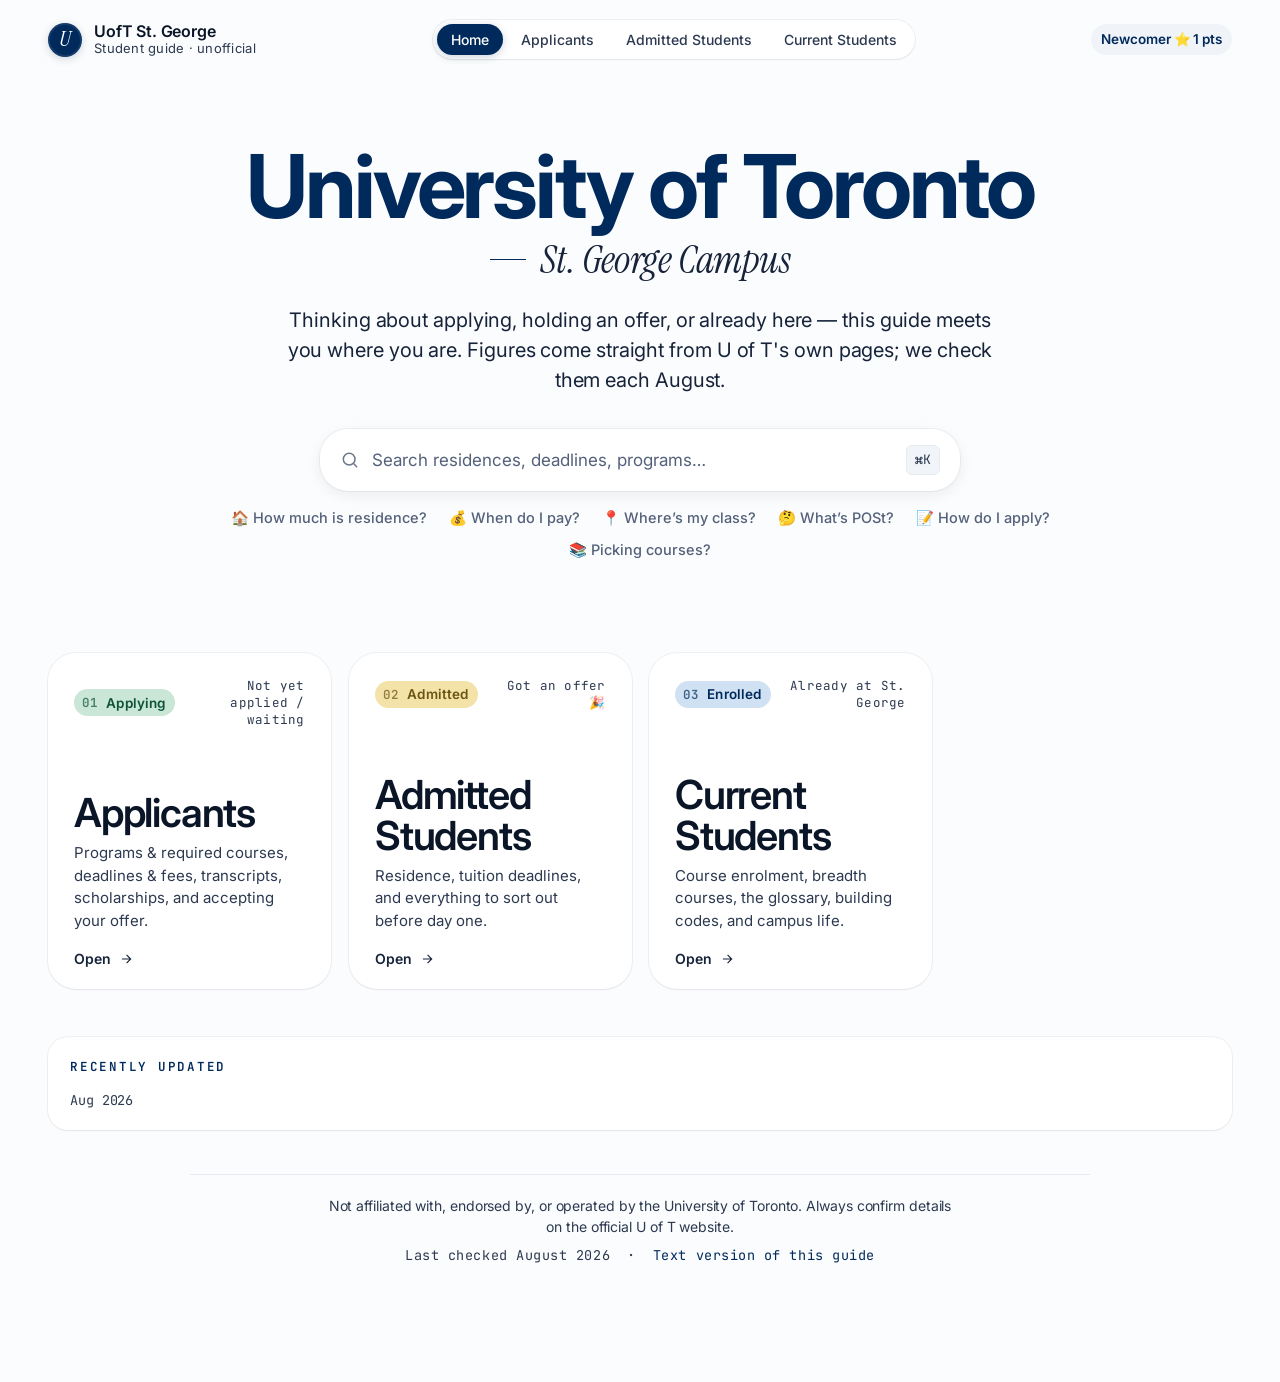
==== commit cc3f6e52: "Add files via upload" ====
--- a/index.html
+++ b/index.html
@@ -2,16 +2,32 @@
 <html lang="en">
 <head>
   <meta charset="UTF-8">
+  <meta name="theme-color" content="#002A5C">
+  <meta name="color-scheme" content="light">
   <meta name="viewport" content="width=device-width, initial-scale=1.0">
   <meta name="robots" content="noindex, nofollow">
   <title>UofT St. George — Unofficial Student Guide</title>
-  <meta name="description" content="A plain-language guide to residence, courses, fees and clubs at the University of Toronto St. George campus. Made by students, not by the university.">
-
+  <meta name="description" content="A plain-language guide to residence, academics, and admissions at the University of Toronto St. George campus. Made by students, not by the university.">
+  <meta property="og:type" content="website">
+  <meta property="og:title" content="UofT St. George — Unofficial Student Guide">
+  <meta property="og:description" content="Residence prices, course reviews, and every deadline that matters — in plain language. Made by students, not by the university.">
+  <meta name="twitter:card" content="summary">
+  <script type="application/ld+json">
+  {
+    "@context": "https://schema.org",
+    "@type": "WebSite",
+    "name": "UofT St. George — Unofficial Student Guide",
+    "description": "Residence fees, deadlines, course enrolment dates, glossary, and building codes for University of Toronto St. George campus — in plain language, verified against official pages.",
+    "inLanguage": "en"
+  }
+  </script>
+  <link rel="icon" href="data:image/svg+xml,%3Csvg xmlns='http://www.w3.org/2000/svg' viewBox='0 0 64 64'%3E%3Crect width='64' height='64' rx='14' fill='%23002A5C'/%3E%3Ctext x='30' y='46' font-family='Georgia,serif' font-size='38' font-weight='bold' fill='white' text-anchor='middle'%3EU%3C/text%3E%3Ccircle cx='49' cy='42' r='6' fill='%23FFDE3D'/%3E%3C/svg%3E">
   <link rel="preconnect" href="https://fonts.googleapis.com">
   <link rel="preconnect" href="https://fonts.gstatic.com" crossorigin>
   <link href="https://fonts.googleapis.com/css2?family=Instrument+Serif:ital@0;1&family=Inter:wght@400;500;600;700&family=JetBrains+Mono:wght@400;500&display=swap" rel="stylesheet">
 
-  <link rel="stylesheet" href="style.css">
+  <!-- 파일을 교체할 때마다 v= 숫자를 올리면, 방문자 브라우저가 예전 파일을 쓰는 문제가 사라집니다 -->
+  <link rel="stylesheet" href="style.css?v=20260829">
 </head>
 <body>
 
@@ -31,15 +47,12 @@
 
     <div class="nav__pills">
       <button type="button" class="nav__pill is-on" data-nav="home">Home</button>
-      <button type="button" class="nav__pill" data-nav="residence">Residence</button>
-      <button type="button" class="nav__pill" data-nav="courses">Courses</button>
-      <button type="button" class="nav__pill" data-nav="fees">Fees</button>
+      <button type="button" class="nav__pill" data-nav="applying">Applicants</button>
+      <button type="button" class="nav__pill" data-nav="admitted">Admitted Students</button>
+      <button type="button" class="nav__pill" data-nav="current">Current Students</button>
     </div>
 
     <div class="nav__right">
-      <span class="nav__badge nav__badge--live">
-        <span class="dot"></span>Live · Aug '26
-      </span>
       <span class="pointsbadge" id="points-badge" title="Earned by writing reviews. Saved on this device only."></span>
     </div>
   </nav>
@@ -50,15 +63,12 @@
 <main class="sheet view is-active" id="view-home">
 
   <header class="masthead">
-    <span class="hero__eyebrow">
-      <em>New</em> 7 more student reviews added this week
-    </span>
     <h1 class="title">
       University&nbsp;of&nbsp;Toronto
       <span class="title__sub">St.&nbsp;George Campus</span>
     </h1>
     <p class="hero__sub">
-      Everything you actually need to know — residence, courses, fees. Written the way a friend would explain it, by current students, checked every August.
+      Thinking about applying, holding an offer, or already here — this guide meets you where you are. Figures come straight from U&nbsp;of&nbsp;T's own pages; we check them each August.
     </p>
 
     <!-- 검색: 카드 형태, 아래 suggest chips -->
@@ -72,73 +82,64 @@
         autocomplete="off">
       <span class="search__kbd">⌘K</span>
     </label>
-    <div class="search__suggest">
-      <span>Try</span>
-      <button type="button" data-suggest="Chestnut">Chestnut price</button>
-      <button type="button" data-suggest="March 31">March 31 deadline</button>
-      <button type="button" data-suggest="Meal">Meal plans</button>
-      <button type="button" data-suggest="Computer">CS enrolment</button>
-    </div>
-    <div class="searchresults" id="home-search-results" hidden></div>
+    <div class="searchresults" id="home-search-results" role="region" aria-live="polite" aria-label="Search results" hidden></div>
+
+    <!-- 자주 묻는 질문 — 누르면 즉답이 바로 뜼다 -->
+    <div class="askchips" aria-label="Common questions">
+      <button type="button" class="askchip" data-ask="How much is residence">🏠 How much is residence?</button>
+      <button type="button" class="askchip" data-ask="When do I pay tuition">💰 When do I pay?</button>
+      <button type="button" class="askchip" data-ask="room code">📍 Where’s my class?</button>
+      <button type="button" class="askchip" data-ask="POSt">🤔 What’s POSt?</button>
+      <button type="button" class="askchip" data-ask="How do I apply">📝 How do I apply?</button>
+      <button type="button" class="askchip" data-ask="When do I pick courses">📚 Picking courses?</button>
+    </div>
   </header>
 
   <!-- 큰 컬러 섹션 카드 4개 (rows 자리에 대신) -->
   <nav class="sections" id="home-sections" aria-label="Sections">
 
-    <button type="button" class="row section-card section-card--residence is-live" data-key="residence">
+    <button type="button" class="row section-card section-card--courses is-live" data-key="applying">
       <div class="section-card__top">
-        <span class="section-card__badge"><span class="num">01</span>Residence</span>
-        <span class="section-card__meta">7 residences · updated Aug '26</span>
+        <span class="section-card__badge"><span class="num">01</span>Applying</span>
+        <span class="section-card__meta">Not yet applied / waiting</span>
       </div>
       <div>
-        <span class="row__name section-card__name">Where you'll<br><em>live.</em></span>
-        <p class="row__desc section-card__desc">Every residence side by side. Prices, meal plans, and what students actually think.</p>
+        <span class="row__name section-card__name">Applicants</span>
+        <p class="row__desc section-card__desc">Programs &amp; required courses, deadlines &amp; fees, transcripts, scholarships, and accepting your offer.</p>
         <span class="row__cue section-card__cta">
-          Explore
+          Open
           <svg width="14" height="14" viewBox="0 0 24 24" fill="none" stroke="currentColor" stroke-width="2"><path d="M5 12h14M13 5l7 7-7 7"/></svg>
         </span>
       </div>
     </button>
 
-    <button type="button" class="row section-card section-card--courses is-live" data-key="courses">
+    <button type="button" class="row section-card section-card--fees is-live" data-key="admitted">
       <div class="section-card__top">
-        <span class="section-card__badge"><span class="num">02</span>Courses</span>
-        <span class="section-card__meta">Arts &amp; Science · Fall '26</span>
+        <span class="section-card__badge"><span class="num">02</span>Admitted</span>
+        <span class="section-card__meta">Got an offer &#127881;</span>
       </div>
       <div>
-        <span class="row__name section-card__name">What you'll<br><em>study.</em></span>
-        <p class="row__desc section-card__desc">Enrolment dates, program choices, and degree requirements — without the jargon.</p>
+        <span class="row__name section-card__name">Admitted Students</span>
+        <p class="row__desc section-card__desc">Residence, tuition deadlines, and everything to sort out before day one.</p>
         <span class="row__cue section-card__cta">
-          Explore
+          Open
           <svg width="14" height="14" viewBox="0 0 24 24" fill="none" stroke="currentColor" stroke-width="2"><path d="M5 12h14M13 5l7 7-7 7"/></svg>
         </span>
       </div>
     </button>
 
-    <button type="button" class="row section-card section-card--fees is-live" data-key="fees">
+    <button type="button" class="row section-card section-card--residence is-live" data-key="current">
       <div class="section-card__top">
-        <span class="section-card__badge"><span class="num">03</span>Fees &amp; Dates</span>
-        <span class="section-card__meta">Timeline view</span>
+        <span class="section-card__badge"><span class="num">03</span>Enrolled</span>
+        <span class="section-card__meta">Already at St. George</span>
       </div>
       <div>
-        <span class="row__name section-card__name">What it'll<br><em>cost.</em></span>
-        <p class="row__desc section-card__desc">Every deadline from application to move-in, on one timeline. Canadian + international tracks.</p>
+        <span class="row__name section-card__name">Current Students</span>
+        <p class="row__desc section-card__desc">Course enrolment, breadth courses, the glossary, building codes, and campus life.</p>
         <span class="row__cue section-card__cta">
-          Explore
+          Open
           <svg width="14" height="14" viewBox="0 0 24 24" fill="none" stroke="currentColor" stroke-width="2"><path d="M5 12h14M13 5l7 7-7 7"/></svg>
         </span>
-      </div>
-    </button>
-
-    <button type="button" class="row section-card section-card--clubs is-soon" data-key="clubs">
-      <div class="section-card__top">
-        <span class="section-card__badge"><span class="num">04</span>Clubs</span>
-        <span class="section-card__meta">Coming September</span>
-      </div>
-      <div>
-        <span class="row__name section-card__name">Who you'll<br><em>hang with.</em></span>
-        <p class="row__desc section-card__desc">A list of active clubs and how to join. Being written this term.</p>
-        <span class="row__cue section-card__cta">Soon</span>
       </div>
     </button>
 
@@ -152,7 +153,8 @@
       Not affiliated with, endorsed by, or operated by the University of Toronto.
       Always confirm details on the official U&nbsp;of&nbsp;T website.
     </p>
-    <p class="colophon__date">Last checked <time datetime="2026-08">August 2026</time></p>
+    <p class="colophon__date">Last checked <time datetime="2026-08">August 2026</time>
+      &nbsp;·&nbsp; <a href="./guide.html">Text version of this guide</a></p>
   </footer>
 
 </main>
@@ -174,7 +176,7 @@
         <svg width="10" height="10" viewBox="0 0 24 24" fill="currentColor"><circle cx="12" cy="12" r="6"/></svg>
         Section 01 · Residence
       </span>
-      <h2 class="page-title">Where you'll <em>live.</em></h2>
+      <h2 class="page-title">Residence</h2>
     </div>
   </div>
 
@@ -182,17 +184,7 @@
     Every residence on the St.&nbsp;George campus, side by side. Figures come from U&nbsp;of&nbsp;T's official housing page — always confirm before you apply.
   </p>
 
-  <div class="keybox keybox--alert">
-    <div class="keybox__icon">!</div>
-    <div>
-      <p class="keybox__main">First-year residence guarantee</p>
-      <p class="keybox__sub">
-        Finish your U&nbsp;of&nbsp;T Residence Portal application by <strong>March&nbsp;31</strong>
-        and accept your admission offer by <strong>June&nbsp;2</strong>. Miss either date and the
-        guarantee is gone.
-      </p>
-    </div>
-  </div>
+  <div id="residence-deadlines"></div>
 
   <!-- Sort -->
   <div class="sortbar">
@@ -228,6 +220,10 @@
     <svg width="14" height="14" viewBox="0 0 24 24" fill="none" stroke="currentColor" stroke-width="2"><path d="M15 6l-6 6 6 6"/></svg>
     Residences
   </button>
+  <button type="button" class="copylink copylink--float" data-copy-link title="Copy a link to this residence">
+    <svg width="13" height="13" viewBox="0 0 24 24" fill="none" stroke="currentColor" stroke-width="2"><path d="M10 13a5 5 0 007.54.54l3-3a5 5 0 00-7.07-7.07l-1.72 1.71"/><path d="M14 11a5 5 0 00-7.54-.54l-3 3a5 5 0 007.07 7.07l1.71-1.71"/></svg>
+    Copy link
+  </button>
   <div id="detail-body"></div>
 </main>
 
@@ -246,14 +242,14 @@
     <div>
       <span class="page-head__kicker">
         <svg width="10" height="10" viewBox="0 0 24 24" fill="currentColor"><circle cx="12" cy="12" r="6"/></svg>
-        Section 03 · Fees &amp; Dates
+        Section 03 · Undergraduate Students
       </span>
-      <h2 class="page-title">What it'll <em>cost.</em></h2>
+      <h2 class="page-title">Undergraduate Students</h2>
     </div>
   </div>
 
   <ul class="lede">
-    <li>Every deadline from application to move-in, in order.</li>
+    <li>Every deadline from application to move-in, plus how to pick your program.</li>
     <li>Some steps are the same for everyone; others only apply to one group.</li>
     <li>Pick which applies to you below.</li>
   </ul>
@@ -296,9 +292,9 @@
     <div>
       <span class="page-head__kicker">
         <svg width="10" height="10" viewBox="0 0 24 24" fill="currentColor"><circle cx="12" cy="12" r="6"/></svg>
-        Section 02 · Courses
+        Section 02 · Academics
       </span>
-      <h2 class="page-title">What you'll <em>study.</em></h2>
+      <h2 class="page-title">Academics</h2>
     </div>
   </div>
 
@@ -315,6 +311,59 @@
 
 
 <!-- =========================================
+     VIEW 5.5: Campus Facilities
+     ========================================= -->
+<main class="sheet view" id="view-facilities" hidden>
+
+  <button type="button" class="backlink" data-back>
+    <svg width="14" height="14" viewBox="0 0 24 24" fill="none" stroke="currentColor" stroke-width="2"><path d="M15 6l-6 6 6 6"/></svg>
+    Home
+  </button>
+
+  <div class="page-head">
+    <div>
+      <span class="page-head__kicker">
+        <svg width="10" height="10" viewBox="0 0 24 24" fill="currentColor"><circle cx="12" cy="12" r="6"/></svg>
+        Section 04 · Campus Facilities
+      </span>
+      <h2 class="page-title">Campus Facilities</h2>
+    </div>
+  </div>
+
+  <ul class="lede">
+    <li>Libraries, gyms, health services, food, printing, and other everyday spots.</li>
+    <li>Hours change with the term — each entry links to the official page for today's hours.</li>
+  </ul>
+
+  <div class="search program-search">
+    <label class="search__label" for="facility-search">Filter</label>
+    <input class="search__input" id="facility-search" type="text" placeholder="Try “gym” or “printing”" autocomplete="off">
+  </div>
+
+  <div id="facilities-list"></div>
+
+  <p class="colophon__date">Last checked <time datetime="2026-08">August 2026</time></p>
+
+</main>
+
+
+<!-- =========================================
+     VIEW 5.6: Facility Detail
+     ========================================= -->
+<main class="sheet view" id="view-facility-detail" hidden>
+  <button type="button" class="backlink" data-back-to="facilities">
+    <svg width="14" height="14" viewBox="0 0 24 24" fill="none" stroke="currentColor" stroke-width="2"><path d="M15 6l-6 6 6 6"/></svg>
+    Facilities
+  </button>
+  <button type="button" class="copylink copylink--float" data-copy-link title="Copy a link to this facility">
+    <svg width="13" height="13" viewBox="0 0 24 24" fill="none" stroke="currentColor" stroke-width="2"><path d="M10 13a5 5 0 007.54.54l3-3a5 5 0 00-7.07-7.07l-1.72 1.71"/><path d="M14 11a5 5 0 00-7.54-.54l-3 3a5 5 0 007.07 7.07l1.71-1.71"/></svg>
+    Copy link
+  </button>
+  <div id="facility-detail-body"></div>
+</main>
+
+
+<!-- =========================================
      VIEW 6: Course sub-page (reused)
      ========================================= -->
 <main class="sheet view" id="view-course-page" hidden>
@@ -323,8 +372,22 @@
     Back
   </button>
   <p class="crumb" id="course-crumb"></p>
-  <h2 class="page-title" id="course-page-title"></h2>
+  <div class="page-head page-head--row">
+    <h2 class="page-title" id="course-page-title"></h2>
+  </div>
   <div id="course-page-content"></div>
+</main>
+
+
+<!-- ============ 대상별(지원자/합격자/재학생) 화면 ============ -->
+<main class="sheet view" id="view-audience" hidden>
+  <div class="course-page__bar">
+    <button type="button" class="backbtn" data-audience-back>
+      <svg width="15" height="15" viewBox="0 0 24 24" fill="none" stroke="currentColor" stroke-width="2"><path d="M19 12H5M12 19l-7-7 7-7"/></svg>
+      Back
+    </button>
+  </div>
+  <div id="audience-body"></div>
 </main>
 
 
@@ -334,8 +397,8 @@
 <div class="toast" id="toast" role="status" aria-live="polite"></div>
 
 <!-- Data + engine -->
-<script src="data.js"></script>
-<script src="app.js"></script>
+<script src="data.js?v=20260829"></script>
+<script src="app.js?v=20260829"></script>
 
 <script>
 /* ==================================================
@@ -352,13 +415,12 @@
 
   // (2) Nav pill 동기화 — 어떤 뷰가 보이는지 감지해서 pill의 is-on 클래스 갱신
   function activePill(){
-    const views = ['home','residence','detail','fees','courses','coursePage'];
-    let current = 'home';
-    if (!document.getElementById('view-residence').hidden) current = 'residence';
-    if (!document.getElementById('view-detail').hidden)    current = 'residence';   // detail은 residence pill
-    if (!document.getElementById('view-fees').hidden)      current = 'fees';
-    if (!document.getElementById('view-courses').hidden)   current = 'courses';
-    if (!document.getElementById('view-course-page').hidden) current = 'courses';
+    // 이제 pill은 3개(지원자/합격자/재학생)뿐이라, 해시 첫 조각으로 판정합니다.
+    // 어느 문에도 속하지 않는 화면(기숙사 목록 등)에서는 아무 pill도 켜지 않습니다.
+    const seg = (location.hash || '').replace(/^#\/?/, '').split('/')[0];
+    let current = (seg === 'applying' || seg === 'admitted' || seg === 'current') ? seg : 'home';
+    const audEl = document.getElementById('view-audience');
+    if (audEl && !audEl.hidden && current === 'home') current = 'home';
 
     document.querySelectorAll('.nav__pill').forEach(p => {
       p.classList.toggle('is-on', p.dataset.nav === current);
@@ -366,7 +428,7 @@
   }
 
   // MutationObserver: view <main>의 hidden 속성이 바뀔 때마다 pill 갱신 + view-fade 부여
-  const viewIds = ['view-home','view-residence','view-detail','view-fees','view-courses','view-course-page'];
+  const viewIds = ['view-home','view-residence','view-detail','view-fees','view-courses','view-course-page','view-audience','view-facilities','view-facility-detail'];
   viewIds.forEach(id => {
     const el = document.getElementById(id);
     if (!el) return;
@@ -382,32 +444,23 @@
     }).observe(el, { attributes:true, attributeFilter:['hidden'] });
   });
 
+  // 해시가 바뀌면 pill도 갱신 (문 이동은 해시로 이뤄지므로)
+  window.addEventListener('hashchange', activePill);
+  activePill();
+
   // Nav pill 클릭 → 해당 뷰로 이동
   document.querySelectorAll('.nav__pill').forEach(pill => {
     pill.addEventListener('click', () => {
       const target = pill.dataset.nav;
-      if (typeof showView === 'function') showView(target);
+      // 대상별 문(지원자/합격자/재학생)은 해시 라우터로 이동
+      if (target === 'applying' || target === 'admitted' || target === 'current') {
+        location.hash = target;
+      } else if (typeof showView === 'function') {
+        showView(target);
+      }
     });
   });
 
-  // (3) suggest chips → 검색창에 값 넣고 input 이벤트 발화
-  document.querySelectorAll('[data-suggest]').forEach(btn => {
-    btn.addEventListener('click', () => {
-      const input = document.getElementById('search');
-      if (!input) return;
-      input.value = btn.dataset.suggest;
-      input.focus();
-      input.dispatchEvent(new Event('input', { bubbles:true }));
-    });
-  });
-
-  // (4) ⌘K / Ctrl+K → 검색 포커스
-  document.addEventListener('keydown', (e) => {
-    if ((e.metaKey || e.ctrlKey) && e.key.toLowerCase() === 'k'){
-      e.preventDefault();
-      document.getElementById('search')?.focus();
-    }
-  });
 })();
 </script>
 
--- a/style.css
+++ b/style.css
@@ -20,10 +20,10 @@
   --border:#e6ebf1;
   --border-strong:#cfd6df;
   --ink:#0a1628;
-  --ink-2:#324056;
-  --ink-3:#6b7688;
-  --ink-4:#a8b1c0;
-  --muted:#8a94a5;
+  --ink-2:#16233a;   /* 본문 — 사실상 검정, 읽기 편하게 */
+  --ink-3:#2c3950;   /* 보조 설명 — 진하게 */
+  --ink-4:#54617a;   /* 작은 메타 정보 */
+  --muted:#68758a;
 
   /* U of T official brand */
   --uoft:#002A5C;
@@ -78,7 +78,7 @@
   background:var(--bg);
   color:var(--ink);
   font-family:var(--sans);
-  font-size:16px;
+  font-size:17px;
   line-height:1.55;
   min-height:100vh;
   -webkit-font-smoothing:antialiased;
@@ -90,9 +90,9 @@
 
 /* ============ APP SHELL ============ */
 .app{
-  max-width:1180px;
+  max-width:1440px;
   margin:0 auto;
-  padding:0 clamp(16px, 3vw, 32px);
+  padding:0 clamp(16px, 4vw, 48px);
 }
 
 /* ============ TOP NAV ============ */
@@ -100,16 +100,16 @@
   display:flex;
   align-items:center;
   justify-content:space-between;
-  gap:16px;
+  gap:20px;
   padding:20px 0;
   flex-wrap:wrap;
 }
 .brand{
   display:flex;
   align-items:center;
-  gap:10px;
-  font-weight:600;
-  font-size:15px;
+  gap:12px;
+  font-weight:600;
+  font-size:16px;
   color:var(--ink);
   text-decoration:none;
   letter-spacing:-0.01em;
@@ -123,7 +123,7 @@
   display:flex; align-items:center; justify-content:center;
   font-family:var(--serif);
   font-style:italic;
-  font-size:20px;
+  font-size:22px;
   font-weight:400;
   letter-spacing:-0.02em;
   box-shadow:0 2px 8px rgba(0,42,92,0.18), inset 0 0 0 2px rgba(255,255,255,0.08);
@@ -132,7 +132,7 @@
 .brand:hover .brand__mark{ transform:rotate(-8deg) scale(1.06) }
 .brand__text{ display:flex; flex-direction:column; line-height:1.2 }
 .brand__text small{
-  font-size:11px;
+  font-size:13px;
   color:var(--ink-3);
   font-weight:400;
   letter-spacing:0.02em;
@@ -151,7 +151,7 @@
   border:0;
   border-radius:999px;
   background:transparent;
-  font-size:13px;
+  font-size:14px;
   font-weight:500;
   color:var(--ink-3);
   transition:color 0.25s var(--ease-out), background 0.25s var(--ease-out);
@@ -166,15 +166,15 @@
 .nav__right{
   display:flex;
   align-items:center;
-  gap:8px;
-  font-family:var(--mono);
-  font-size:11.5px;
+  gap:10px;
+  font-family:var(--mono);
+  font-size:13.5px;
   color:var(--ink-3);
 }
 .nav__badge{
   display:inline-flex;
   align-items:center;
-  gap:6px;
+  gap:8px;
   padding:5px 10px;
   background:var(--surface);
   border-radius:999px;
@@ -196,13 +196,13 @@
 .pointsbadge{
   display:inline-flex;
   align-items:center;
-  gap:6px;
+  gap:8px;
   padding:5px 10px;
   background:var(--uoft-tint);
   color:var(--uoft);
   border-radius:999px;
   font-family:var(--sans);
-  font-size:11.5px;
+  font-size:13.5px;
   font-weight:600;
   cursor:default;
 }
@@ -210,7 +210,7 @@
 
 /* ============ VIEWS (sheets) ============ */
 .sheet{
-  padding:8px 0 80px;
+  padding:14px 0 96px;
   min-height:400px;
 }
 .sheet[hidden]{ display:none }
@@ -224,19 +224,22 @@
 
 /* ============ MASTHEAD / HERO ============ */
 .masthead{
-  padding:clamp(24px,4vw,44px) 0 clamp(28px,4vw,44px);
+  max-width:900px;
+  margin-inline:auto;
+  padding:clamp(28px,4vw,52px) 0 clamp(32px,4vw,52px);
+  text-align:center;
 }
 .hero__eyebrow{
   display:inline-flex;
   align-items:center;
-  gap:8px;
+  gap:10px;
   padding:6px 12px 6px 8px;
   background:var(--surface);
   border-radius:999px;
-  font-size:12.5px;
+  font-size:14.5px;
   color:var(--ink-2);
   box-shadow:var(--shadow-sm);
-  margin-bottom:20px;
+  margin-bottom:24px;
   transition:transform 0.3s var(--ease-spring);
 }
 .hero__eyebrow:hover{ transform:translateY(-1px) }
@@ -248,7 +251,7 @@
   border-radius:999px;
   font-style:normal;
   font-weight:600;
-  font-size:11px;
+  font-size:13px;
   letter-spacing:0.02em;
 }
 
@@ -259,11 +262,12 @@
   font-weight:700;
   color:var(--uoft);
   max-width:14ch;
+  margin-inline:auto;
   text-wrap:balance;
 }
 .title__sub{
   display:block;
-  margin-top:8px;
+  margin-top:10px;
   font-family:var(--serif);
   font-style:italic;
   font-weight:400;
@@ -284,8 +288,9 @@
 }
 
 .hero__sub{
-  margin-top:20px;
-  font-size:19px;
+  margin-top:24px;
+  margin-inline:auto;
+  font-size:20px;
   line-height:1.5;
   color:var(--ink-2);
   max-width:56ch;
@@ -297,14 +302,16 @@
   position:relative;
   display:flex;
   align-items:center;
-  gap:14px;
+  gap:18px;
   padding:16px 20px 16px 52px;
-  margin-top:28px;
+  margin-top:34px;
+  margin-inline:auto;
   background:var(--surface);
   border-radius:var(--r-xl);
   box-shadow:var(--shadow-md);
   transition:box-shadow 0.3s var(--ease-out), transform 0.3s var(--ease-out);
   max-width:640px;
+  text-align:left;
 }
 .search:focus-within{
   box-shadow:var(--shadow-lg), 0 0 0 3px var(--uoft-soft);
@@ -328,7 +335,7 @@
   flex:1; min-width:0;
   border:0; outline:0;
   background:transparent;
-  font-size:16px;
+  font-size:17px;
   font-family:inherit;
   color:var(--ink);
 }
@@ -337,7 +344,7 @@
   display:inline-flex;
   align-items:center;
   font-family:var(--mono);
-  font-size:11px;
+  font-size:13px;
   color:var(--ink-3);
   padding:4px 8px;
   background:var(--bg-2);
@@ -345,13 +352,13 @@
   border:1px solid var(--border);
 }
 .search__suggest{
-  display:flex; gap:8px; flex-wrap:wrap;
-  margin-top:14px;
+  display:flex; gap:10px; flex-wrap:wrap;
+  margin-top:18px;
   padding-left:4px;
   max-width:640px;
 }
 .search__suggest > span{
-  font-size:12px;
+  font-size:14px;
   color:var(--ink-3);
   align-self:center;
 }
@@ -360,7 +367,7 @@
   border:1px solid var(--border);
   border-radius:999px;
   background:transparent;
-  font-size:12.5px;
+  font-size:14.5px;
   color:var(--ink-2);
   transition:all 0.2s var(--ease-out);
   font-family:inherit;
@@ -373,17 +380,19 @@
 
 /* Search results dropdown */
 .searchresults{
-  margin-top:14px;
+  margin-top:18px;
+  margin-inline:auto;
   max-width:640px;
   background:var(--surface);
   border-radius:var(--r-lg);
   box-shadow:var(--shadow-md);
   overflow:hidden;
+  text-align:left;
 }
 .searchresult{
   display:grid;
   grid-template-columns:96px 1fr auto;
-  gap:14px;
+  gap:18px;
   align-items:baseline;
   width:100%;
   padding:12px 18px;
@@ -397,19 +406,19 @@
 .searchresult:hover{ background:var(--surface-2) }
 .searchresult__kind{
   font-family:var(--mono);
-  font-size:10.5px;
+  font-size:12.5px;
   letter-spacing:0.08em;
   text-transform:uppercase;
   color:var(--uoft);
   font-weight:600;
 }
 .searchresult__label{
+  font-size:15.5px;
+  font-weight:500;
+  color:var(--ink);
+}
+.searchresult__sub{
   font-size:14.5px;
-  font-weight:500;
-  color:var(--ink);
-}
-.searchresult__sub{
-  font-size:12.5px;
   color:var(--ink-3);
   font-family:var(--mono);
 }
@@ -418,10 +427,11 @@
 .sections{
   display:grid;
   grid-template-columns:repeat(2, 1fr);
-  gap:14px;
-  margin-top:clamp(24px,3vw,32px);
+  gap:18px;
+  margin-top:clamp(28px,3vw,38px);
   border:0;
 }
+@media(min-width:1100px){ .sections{ grid-template-columns:repeat(4, 1fr) } }
 @media(max-width:720px){ .sections{ grid-template-columns:1fr } }
 
 .section-card{
@@ -463,32 +473,36 @@
   display:flex;
   align-items:center;
   justify-content:space-between;
+  gap:10px;
   margin-bottom:auto;
 }
 .section-card__badge{
   display:inline-flex;
   align-items:center;
-  gap:6px;
+  gap:8px;
   padding:5px 10px 5px 8px;
   border-radius:999px;
   background:var(--badge-bg);
   color:var(--badge-ink);
-  font-size:11.5px;
+  font-size:13.5px;
   font-weight:600;
   letter-spacing:0.01em;
+  white-space:nowrap;   /* 배지 글자는 절대 줄바꿈 금지 — "04"와 겹침 방지 */
+  flex:none;            /* 좁아져도 배지가 찌그러지지 않게 */
   transition:transform 0.4s var(--ease-spring);
 }
 .section-card:hover:not(.is-soon) .section-card__badge{ transform:scale(1.06) }
 .section-card__badge .num{
   font-family:var(--mono);
-  font-size:10.5px;
+  font-size:12.5px;
   opacity:0.7;
 }
 .section-card__meta{
   font-family:var(--mono);
-  font-size:10.5px;
+  font-size:12.5px;
   color:var(--ink-3);
   letter-spacing:0.02em;
+  text-align:right;   /* 배지가 안 꺾이는 대신 이쪽이 줄바꿈 — 오른쪽 정렬로 깔끔하게 */
 }
 .section-card__name{
   margin-top:64px !important;
@@ -511,7 +525,7 @@
 .section-card:hover:not(.is-soon) .section-card__name{ transform:translateX(2px) }
 .section-card__desc{
   margin-top:8px !important;
-  font-size:14px !important;
+  font-size:15px !important;
   line-height:1.5;
   color:var(--ink-3) !important;
   max-width:38ch;
@@ -520,16 +534,16 @@
 .section-card__cta{
   display:inline-flex !important;
   align-items:center;
-  gap:6px;
-  margin-top:16px;
+  gap:8px;
+  margin-top:20px;
   font-family:var(--sans) !important;
-  font-size:13px !important;
+  font-size:14px !important;
   font-weight:600;
   color:var(--ink-2);
   transition:gap 0.35s var(--ease-out), color 0.3s var(--ease-out);
   line-height:1 !important;
 }
-.section-card:hover:not(.is-soon) .section-card__cta{ gap:12px; color:var(--uoft) }
+.section-card:hover:not(.is-soon) .section-card__cta{ gap:14px; color:var(--uoft) }
 
 /* Per-section colors */
 .section-card--residence{
@@ -547,6 +561,10 @@
 .section-card--clubs{
   --card-bg:linear-gradient(135deg, var(--c-lilac) 0%, transparent 60%);
   --badge-bg:var(--c-lilac); --badge-ink:var(--c-lilac-ink);
+}
+.section-card--facilities{
+  --card-bg:linear-gradient(135deg, var(--c-peach) 0%, transparent 60%);
+  --badge-bg:var(--c-peach); --badge-ink:var(--c-peach-ink);
 }
 .section-card.is-soon{ cursor:not-allowed; opacity:0.55 }
 .section-card.is-soon .section-card__cta{ opacity:0.5 }
@@ -564,7 +582,7 @@
 
 /* ============ UPDATELOG (홈 하단) ============ */
 .updatelog{
-  margin-top:clamp(28px,4vw,40px);
+  margin-top:clamp(32px,4vw,48px);
   padding:20px 22px;
   background:var(--surface);
   border-radius:var(--r-lg);
@@ -573,68 +591,70 @@
 .updatelog:empty{ display:none }
 .updatelog__head{
   font-family:var(--mono);
-  font-size:10.5px;
+  font-size:12.5px;
   letter-spacing:0.14em;
   text-transform:uppercase;
   color:var(--uoft);
   font-weight:600;
-  margin-bottom:12px;
+  margin-bottom:14px;
 }
 .updatelog__list{
   list-style:none;
   display:flex;
   flex-direction:column;
-  gap:8px;
+  gap:10px;
 }
 .updatelog__list li{
-  font-size:14px;
+  font-size:15px;
   color:var(--ink-2);
   line-height:1.5;
   display:flex;
-  gap:12px;
+  gap:14px;
   align-items:baseline;
 }
 .updatelog__date{
   flex:none;
   font-family:var(--mono);
-  font-size:11.5px;
+  font-size:13.5px;
   color:var(--ink-3);
   min-width:70px;
 }
 
 /* ============ COLOPHON (footer) ============ */
 .colophon{
-  margin-top:44px;
+  max-width:900px;
+  margin:44px auto 0;
   padding:20px 0;
   border-top:1px solid var(--border);
+  text-align:center;
 }
 .colophon__legal{
-  font-size:13px;
+  font-size:14px;
   color:var(--ink-3);
   line-height:1.5;
   max-width:70ch;
-  margin-bottom:8px;
+  margin:0 auto 8px;
 }
 .colophon__date{
   font-family:var(--mono);
-  font-size:11.5px;
+  font-size:13.5px;
   color:var(--ink-3);
   letter-spacing:0.04em;
 }
-.colophon__more{ font-size:13px; color:var(--ink-3); text-align:center; margin-bottom:12px }
+.colophon__more{ font-size:14px; color:var(--ink-3); text-align:center; margin-bottom:14px }
 
 /* ============ BACKLINK ============ */
 .backlink{
   display:inline-flex;
   align-items:center;
-  gap:6px;
+  gap:8px;
   padding:8px 14px 8px 10px;
-  margin-bottom:24px;
+  margin-bottom:30px;
   border:0;
   border-radius:999px;
   background:var(--surface);
   box-shadow:var(--shadow-sm);
-  font-size:13px;
+  font-size:14px;
   font-weight:500;
   color:var(--ink-2);
   transition:all 0.3s var(--ease-out);
@@ -647,36 +667,41 @@
 }
 .backlink svg{ transition:transform 0.3s var(--ease-out) }
 .backlink:hover svg{ transform:translateX(-2px) }
-.backlink--inner{ margin-top:22px }
+.backlink--inner{ margin-top:26px }
 
 /* ============ PAGE HEAD ============ */
 .page-head{
   display:flex;
-  align-items:flex-end;
-  justify-content:space-between;
-  gap:24px;
+  align-items:center;
+  justify-content:center;
+  gap:30px;
+  max-width:900px;
+  margin-inline:auto;
   padding:8px 0 20px;
   flex-wrap:wrap;
+  text-align:center;
 }
 .page-head__kicker{
   display:inline-flex;
   align-items:center;
-  gap:8px;
+  gap:10px;
   padding:5px 12px 5px 10px;
   background:var(--c-sky);
   color:var(--c-sky-ink);
   border-radius:999px;
-  font-size:11.5px;
-  font-weight:600;
-  margin-bottom:14px;
+  font-size:13.5px;
+  font-weight:600;
+  margin-bottom:18px;
 }
 .page-title{
-  font-size:clamp(40px, 6vw, 64px);
-  line-height:0.98;
+  font-size:clamp(52px, 8.5vw, 84px);
+  line-height:1.0;
   letter-spacing:-0.035em;
   font-weight:700;
-  color:var(--ink);
+  color:var(--uoft);
   max-width:20ch;
+  margin-inline:auto;
+  text-align:center;
   text-wrap:balance;
 }
 .page-title em{
@@ -685,13 +710,13 @@
   font-weight:400;
   color:var(--uoft);
 }
-.fees-items__title{ margin-top:8px; font-size:clamp(28px,4vw,36px) }
+.fees-items__title{ margin-top:10px; font-size:clamp(32px,5vw,44px) }
 
 /* ============ LEDE (intro list / paragraph) ============ */
 .lede{
-  margin:12px 0 clamp(20px,3vw,28px);
+  margin:14px auto clamp(24px,3vw,34px);
   padding-left:22px;
-  font-size:17px;
+  font-size:18px;
   line-height:1.6;
   color:var(--ink-2);
   max-width:64ch;
@@ -700,7 +725,7 @@
 ul.lede li{
   position:relative;
   padding-left:22px;
-  margin-bottom:10px;
+  margin-bottom:12px;
 }
 ul.lede li::before{
   content:"";
@@ -717,7 +742,7 @@
 /* ============ KEYBOX (yellow alert) ============ */
 .keybox{
   display:flex;
-  gap:16px;
+  gap:20px;
   padding:18px 22px;
   margin:20px 0 28px;
   background:linear-gradient(135deg, #fef3c7 0%, #fef9e7 100%);
@@ -726,6 +751,15 @@
   position:relative;
   overflow:hidden;
   max-width:none;
+}
+/* 마감 알림용 — 일반 keybox(노랑)와 구분되는 웜 레드 톤 */
+.keybox--alert{
+  background:linear-gradient(135deg, #fde4dc 0%, #fdf2ee 100%);
+  border-color:#e9b6a0;
+}
+.keybox--alert .keybox__icon{
+  background:var(--warn);
+  color:#fff;
 }
 .keybox__icon{
   flex:none;
@@ -736,18 +770,18 @@
   display:flex; align-items:center; justify-content:center;
   font-family:var(--serif);
   font-style:italic;
-  font-size:22px;
+  font-size:24px;
   font-weight:400;
 }
 .keybox__main{
-  font-size:16px;
+  font-size:17px;
   font-weight:600;
   color:var(--ink);
   margin-bottom:4px;
   line-height:1.35;
 }
 .keybox__sub{
-  font-size:13.5px;
+  font-size:14.5px;
   line-height:1.55;
   color:var(--ink-2);
 }
@@ -760,7 +794,7 @@
 }
 .keybox__unit{
   font-family:var(--sans);
-  font-size:13px;
+  font-size:14px;
   font-weight:500;
   color:var(--ink-3);
   margin-left:4px;
@@ -771,12 +805,12 @@
   display:flex;
   align-items:center;
   flex-wrap:wrap;
-  gap:8px;
-  margin-bottom:16px;
+  gap:10px;
+  margin-bottom:20px;
 }
 .sortbar__label{
   font-family:var(--mono);
-  font-size:10.5px;
+  font-size:12.5px;
   letter-spacing:0.14em;
   text-transform:uppercase;
   color:var(--ink-3);
@@ -795,7 +829,7 @@
   background:transparent;
   border-radius:999px;
   font-family:inherit;
-  font-size:12.5px;
+  font-size:14.5px;
   font-weight:500;
   color:var(--ink-3);
   transition:all 0.25s var(--ease-out);
@@ -811,7 +845,7 @@
   background:var(--surface);
   border-radius:999px;
   font-family:inherit;
-  font-size:12.5px;
+  font-size:14.5px;
   font-weight:500;
   color:var(--ink-2);
   transition:all 0.25s var(--ease-out);
@@ -823,12 +857,12 @@
   border-color:var(--uoft);
   box-shadow:0 2px 8px rgba(0,42,92,0.2);
 }
-.sortbar--filter{ margin-bottom:20px }
+.sortbar--filter{ margin-bottom:24px }
 
 .count{
-  margin:6px 0 14px;
-  font-family:var(--mono);
-  font-size:11px;
+  margin:10px 0 22px;
+  font-family:var(--mono);
+  font-size:13px;
   letter-spacing:0.08em;
   text-transform:uppercase;
   color:var(--ink-3);
@@ -840,7 +874,7 @@
 .cards{
   display:grid;
   grid-template-columns:repeat(auto-fill, minmax(300px, 1fr));
-  gap:14px;
+  gap:18px;
 }
 .card{
   position:relative;
@@ -887,7 +921,7 @@
   inset:0;
   display:flex; align-items:center; justify-content:center;
   font-family:var(--mono);
-  font-size:11px;
+  font-size:13px;
   letter-spacing:0.12em;
   text-transform:uppercase;
   color:var(--ink-4);
@@ -900,7 +934,7 @@
   flex:1;
 }
 .card__name{
-  font-size:18px;
+  font-size:19px;
   font-weight:600;
   letter-spacing:-0.02em;
   color:var(--ink);
@@ -908,8 +942,8 @@
 }
 .card__cue{ display:none } /* 새 톤에서는 화살표 대신 hover 상승 */
 .card__price{
-  margin-top:6px;
-  font-size:20px;
+  margin-top:8px;
+  font-size:22px;
   font-weight:600;
   letter-spacing:-0.02em;
   color:var(--ink);
@@ -917,20 +951,20 @@
 }
 .card__meta{
   margin-top:2px;
-  font-size:13px;
+  font-size:14px;
   color:var(--ink-3);
   line-height:1.45;
 }
 .card__badges{
   display:flex;
-  gap:5px;
+  gap:6px;
   flex-wrap:wrap;
-  margin-top:10px;
+  margin-top:12px;
 }
 .badge{
   padding:3px 8px;
   border-radius:6px;
-  font-size:11px;
+  font-size:13px;
   font-weight:500;
   background:var(--c-butter);
   color:var(--c-butter-ink);
@@ -957,11 +991,11 @@
   border-radius:var(--r-lg);
   box-shadow:var(--shadow-sm);
   text-align:center;
-  font-size:14px;
+  font-size:15px;
   color:var(--ink-3);
   font-family:inherit;
 }
-.empty--small{ padding:20px 16px; font-size:13px }
+.empty--small{ padding:20px 16px; font-size:14px }
 
 /* ============ TITLE + RATING (residence detail top) ============ */
 .title-rating{
@@ -982,10 +1016,21 @@
 }
 
 /* ============ MEDIA STRIP (photos row) ============ */
-.media{ margin:0 0 clamp(20px,4vw,28px) }
+.media{ margin:0 0 clamp(36px,7vw,52px) }
+/* 사진 출처 표기 (Wikimedia Commons 등) */
+.media__credit{
+  margin:6px 2px 0;
+  font-size:12.5px;
+  color:var(--muted, #7a8699);
+}
+.media__credit a{
+  color:inherit;
+  text-decoration:underline;
+  text-underline-offset:2px;
+}
 .strip{
   display:flex;
-  gap:10px;
+  gap:12px;
   overflow-x:auto;
   padding-bottom:8px;
   scroll-snap-type:x mandatory;
@@ -1000,10 +1045,18 @@
   scroll-snap-align:start;
   box-shadow:var(--shadow-sm);
 }
+/* 사진이 한 장뿐일 때는 스크롤 필요 없이 가운데 정렬 + 조금 더 크게 */
+.strip--single{
+  justify-content:center;
+  overflow-x:visible;
+}
+.strip--single .strip__img{
+  width:min(100%, 420px);
+}
 .credit{
-  margin-top:8px;
-  font-family:var(--mono);
-  font-size:11px;
+  margin-top:10px;
+  font-family:var(--mono);
+  font-size:13px;
   letter-spacing:0.04em;
   color:var(--ink-3);
 }
@@ -1012,6 +1065,8 @@
 .video{
   position:relative;
   width:100%;
+  max-width:600px;
+  margin:0 auto;
   aspect-ratio:16/9;
   border-radius:var(--r-md);
   overflow:hidden;
@@ -1025,17 +1080,51 @@
   display:block;
   border:0;
 }
+/* 썸네일 클릭 -> 유튜브로 이동하는 링크형 비디오 카드 */
+.video--link{
+  display:block;
+  cursor:pointer;
+}
+.video--link img{
+  position:absolute;
+  inset:0;
+  width:100%; height:100%;
+  object-fit:cover;
+  display:block;
+}
+.video__play{
+  position:absolute;
+  top:50%; left:50%;
+  transform:translate(-50%,-50%);
+  width:56px; height:56px;
+  border-radius:50%;
+  background:rgba(0,0,0,0.65);
+  color:#fff;
+  display:flex;
+  align-items:center;
+  justify-content:center;
+  font-size:20px;
+  padding-left:3px; /* 삼각형 아이콘 시각 중심 보정 */
+  transition:background .15s ease, transform .15s ease;
+}
+.video--link:hover .video__play{
+  background:var(--uoft);
+  transform:translate(-50%,-50%) scale(1.06);
+}
 
 /* Address / map */
 .address-line{
-  font-size:15px;
-  color:var(--ink-2);
-  margin-bottom:10px;
+  font-size:16px;
+  color:var(--ink-2);
+  margin-bottom:12px;
 }
 .mapbox{
   position:relative;
   width:100%;
-  aspect-ratio:16/9;
+  max-width:600px;
+  margin:0 auto;
+  aspect-ratio:4/3;
+  max-height:340px;
   border-radius:var(--r-md);
   overflow:hidden;
   box-shadow:var(--shadow-sm);
@@ -1047,25 +1136,26 @@
   border:0;
 }
 .maplink{
-  display:inline-block;
-  margin-top:10px;
-  font-family:var(--mono);
-  font-size:12px;
+  display:block;
+  width:fit-content;
+  margin:10px auto 0;
+  font-family:var(--mono);
+  font-size:14px;
   color:var(--uoft);
   font-weight:500;
 }
 
 /* ============ BLOCK (Official / Student sections) ============ */
 .block{
-  margin:0 0 clamp(28px,4vw,40px);
+  margin:0 0 clamp(32px,4vw,48px);
   padding:0;
 }
 .block__head{
   display:block;
   padding-bottom:12px;
-  margin-bottom:16px;
+  margin-bottom:20px;
   border-bottom:1px solid var(--border);
-  font-size:20px;
+  font-size:22px;
   font-weight:600;
   letter-spacing:-0.02em;
   color:var(--ink);
@@ -1095,7 +1185,7 @@
 .fact{
   display:grid;
   grid-template-columns:1fr auto;
-  gap:20px;
+  gap:24px;
   align-items:baseline;
   padding:14px 18px;
   border-bottom:1px solid var(--border);
@@ -1104,12 +1194,12 @@
 .fact:last-child{ border-bottom:0 }
 .fact:hover{ background:var(--surface-2) }
 .fact__label{
-  font-size:13.5px;
+  font-size:14.5px;
   color:var(--ink-3);
   font-weight:500;
 }
 .fact__value{
-  font-size:15px;
+  font-size:16px;
   font-weight:600;
   color:var(--ink);
   text-align:right;
@@ -1118,7 +1208,7 @@
 .fact--price .fact__value{ text-align:left; font-weight:500 }
 .fact__amount{
   font-family:var(--sans);
-  font-size:15px;
+  font-size:16px;
   font-weight:600;
   color:var(--ink);
   white-space:nowrap;
@@ -1128,11 +1218,11 @@
 /* ============ VERDICT (winter break etc.) ============ */
 .verdict{
   padding:12px 16px;
-  margin-bottom:10px;
+  margin-bottom:12px;
   background:var(--c-mint);
   color:var(--c-mint-ink);
   border-radius:var(--r-md);
-  font-size:14.5px;
+  font-size:15.5px;
   font-weight:500;
   line-height:1.4;
 }
@@ -1148,7 +1238,7 @@
   background:var(--surface-2);
   border-left:3px solid var(--uoft);
   border-radius:0 var(--r-sm) var(--r-sm) 0;
-  font-size:14.5px;
+  font-size:15.5px;
   line-height:1.55;
   color:var(--ink-2);
 }
@@ -1157,9 +1247,9 @@
 /* ============ PLANS (meal plans) ============ */
 .plans{
   display:grid;
-  gap:12px;
+  gap:14px;
   grid-template-columns:repeat(auto-fill, minmax(280px, 1fr));
-  margin-bottom:12px;
+  margin-bottom:14px;
 }
 .plan{
   padding:16px 18px;
@@ -1171,24 +1261,24 @@
   display:flex;
   justify-content:space-between;
   align-items:baseline;
-  gap:12px;
-  margin-bottom:10px;
+  gap:14px;
+  margin-bottom:12px;
 }
 .plan__name{
-  font-size:15.5px;
+  font-size:16.5px;
   font-weight:600;
   letter-spacing:-0.01em;
   color:var(--ink);
 }
 .plan__price{
-  font-size:16px;
+  font-size:17px;
   font-weight:600;
   color:var(--uoft);
   letter-spacing:-0.01em;
 }
 .plan__pricelabel{
   font-family:var(--mono);
-  font-size:10.5px;
+  font-size:12.5px;
   font-weight:400;
   color:var(--ink-3);
   margin-left:4px;
@@ -1196,16 +1286,16 @@
 .plan__list{
   padding-left:18px;
   margin:6px 0 0;
-  font-size:13.5px;
+  font-size:14.5px;
   line-height:1.55;
   color:var(--ink-2);
 }
 .plan__list li{ margin-bottom:2px }
 .plan__note{
   font-style:italic;
-  font-size:13px;
-  color:var(--ink-3);
-  margin-top:8px;
+  font-size:14px;
+  color:var(--ink-3);
+  margin-top:10px;
   padding-top:8px;
   border-top:1px dotted var(--border);
 }
@@ -1213,7 +1303,7 @@
 /* ============ HALLS (buildings within a residence) ============ */
 .halls{
   display:grid;
-  gap:12px;
+  gap:18px;
   grid-template-columns:repeat(auto-fill, minmax(280px, 1fr));
 }
 .hall{
@@ -1235,52 +1325,52 @@
   box-shadow:var(--shadow-md);
 }
 .hall__name{
-  font-size:16px;
+  font-size:17px;
   font-weight:600;
   letter-spacing:-0.01em;
   color:var(--ink);
-  margin-bottom:6px;
+  margin-bottom:8px;
   line-height:1.3;
 }
 .hall__tags{
   font-family:var(--mono);
-  font-size:11px;
+  font-size:13px;
   letter-spacing:0.06em;
   color:var(--cat-color, var(--ink-3));
   text-transform:uppercase;
   font-weight:600;
-  margin-bottom:6px;
+  margin-bottom:8px;
 }
 .hall__rooms{
-  font-size:13.5px;
+  font-size:14.5px;
   color:var(--ink-2);
   line-height:1.5;
-  margin-bottom:8px;
+  margin-bottom:10px;
 }
 .hall__note{
-  margin-top:10px;
+  margin-top:12px;
   padding-top:10px;
   border-top:1px dotted var(--border);
-  font-size:13px;
+  font-size:14px;
   color:var(--ink-3);
   font-style:italic;
   line-height:1.5;
 }
-.hall .facts{ margin-top:10px; box-shadow:none; background:var(--surface-2) }
+.hall .facts{ margin-top:12px; box-shadow:none; background:var(--surface-2) }
 
 /* ============ REVIEWS ============ */
 .review__avg{
   display:flex;
   align-items:baseline;
-  gap:14px;
-  margin-bottom:16px;
+  gap:18px;
+  margin-bottom:20px;
   padding:14px 18px;
   background:var(--surface);
   border-radius:var(--r-md);
   box-shadow:var(--shadow-sm);
 }
 .review__avgnum{
-  font-size:34px;
+  font-size:36px;
   font-weight:700;
   letter-spacing:-0.03em;
   color:var(--ink);
@@ -1288,12 +1378,12 @@
 }
 .review__avgstars{
   color:#f3b23a;
-  font-size:16px;
+  font-size:17px;
   letter-spacing:2px;
 }
 .review__avgcount{
   font-family:var(--mono);
-  font-size:11.5px;
+  font-size:13.5px;
   color:var(--ink-3);
   margin-left:auto;
   text-transform:uppercase;
@@ -1303,18 +1393,18 @@
 .tagbars{
   display:flex;
   flex-wrap:wrap;
-  gap:10px;
-  margin-bottom:16px;
+  gap:12px;
+  margin-bottom:20px;
 }
 .tagbar{
   display:inline-flex;
   align-items:center;
-  gap:8px;
+  gap:10px;
   padding:6px 10px 6px 12px;
   background:var(--surface);
   border-radius:999px;
   box-shadow:var(--shadow-sm);
-  font-size:12px;
+  font-size:14px;
 }
 .tagbar__label{
   color:var(--ink-3);
@@ -1325,15 +1415,15 @@
   padding:3px 9px;
   border-radius:999px;
   font-weight:600;
-  font-size:11px;
+  font-size:13px;
   letter-spacing:0.02em;
 }
 
 .reviews{
   display:flex;
   flex-direction:column;
-  gap:12px;
-  margin-bottom:16px;
+  gap:14px;
+  margin-bottom:20px;
 }
 .review{
   padding:16px 20px;
@@ -1345,38 +1435,38 @@
 .review:hover{ transform:translateY(-2px); box-shadow:var(--shadow-md) }
 .review__prof{
   font-family:var(--mono);
-  font-size:11.5px;
-  color:var(--ink-3);
-  margin-bottom:6px;
+  font-size:13.5px;
+  color:var(--ink-3);
+  margin-bottom:8px;
   letter-spacing:0.02em;
 }
 .review__stars{
   color:#f3b23a;
   letter-spacing:2px;
-  font-size:15px;
-  margin-bottom:6px;
+  font-size:16px;
+  margin-bottom:8px;
 }
 .review__text{
-  font-size:15px;
+  font-size:16px;
   line-height:1.55;
   color:var(--ink);
   text-wrap:pretty;
 }
 .review .credit{
-  margin-top:8px;
+  margin-top:10px;
   padding-top:8px;
   border-top:1px dotted var(--border);
 }
 
 /* Helpful button */
 .helpfulbtn{
-  margin-top:12px;
+  margin-top:14px;
   padding:6px 12px;
   border:1px solid var(--border);
   background:var(--surface);
   border-radius:999px;
   font-family:inherit;
-  font-size:12px;
+  font-size:14px;
   font-weight:500;
   color:var(--ink-2);
   transition:all 0.25s var(--ease-out);
@@ -1399,7 +1489,7 @@
   color:#fff;
   border-radius:999px;
   font-family:var(--mono);
-  font-size:10.5px;
+  font-size:12.5px;
   font-weight:600;
 }
 
@@ -1413,9 +1503,9 @@
   text-align:center;
 }
 .reviewgate__text{
-  font-size:14.5px;
-  color:var(--ink-2);
-  margin-bottom:12px;
+  font-size:15.5px;
+  color:var(--ink-2);
+  margin-bottom:14px;
   font-weight:500;
 }
 .reviewgate__btn{
@@ -1425,7 +1515,7 @@
   border:0;
   border-radius:999px;
   font-family:inherit;
-  font-size:13px;
+  font-size:14px;
   font-weight:600;
   transition:all 0.3s var(--ease-out);
   box-shadow:0 4px 12px rgba(0,42,92,0.2);
@@ -1435,8 +1525,8 @@
   box-shadow:0 6px 18px rgba(0,42,92,0.28);
 }
 .reviewgate__hint{
-  margin-top:10px;
-  font-size:12px;
+  margin-top:12px;
+  font-size:14px;
   color:var(--ink-3);
   font-style:italic;
 }
@@ -1446,17 +1536,17 @@
 /* ============ REVIEW FORM ============ */
 .reviewform{
   padding:22px 24px;
-  margin-top:16px;
+  margin-top:20px;
   background:var(--surface);
   border-radius:var(--r-md);
   box-shadow:var(--shadow-sm);
   border:1px solid var(--border);
 }
 .reviewform__label{
-  font-size:14.5px;
-  font-weight:600;
-  color:var(--ink);
-  margin-bottom:14px;
+  font-size:15.5px;
+  font-weight:600;
+  color:var(--ink);
+  margin-bottom:18px;
   letter-spacing:-0.01em;
 }
 
@@ -1464,7 +1554,7 @@
 .starpicker{
   display:flex;
   gap:4px;
-  margin-bottom:16px;
+  margin-bottom:20px;
 }
 .starpicker__btn{
   width:38px; height:38px;
@@ -1472,7 +1562,7 @@
   border:0;
   background:transparent;
   color:#f3b23a;
-  font-size:26px;
+  font-size:28px;
   line-height:1;
   transition:transform 0.2s var(--ease-spring);
 }
@@ -1480,16 +1570,16 @@
 
 /* Tag picker (3-choice segmented) */
 .tagpicker{
-  margin-bottom:14px;
+  margin-bottom:18px;
 }
 .tagpicker__label{
   display:block;
   font-family:var(--mono);
-  font-size:10.5px;
+  font-size:12.5px;
   letter-spacing:0.12em;
   text-transform:uppercase;
   color:var(--ink-3);
-  margin-bottom:6px;
+  margin-bottom:8px;
   font-weight:600;
 }
 .tagpicker__choices{
@@ -1505,7 +1595,7 @@
   background:transparent;
   border-radius:999px;
   font-family:inherit;
-  font-size:12.5px;
+  font-size:14.5px;
   font-weight:500;
   color:var(--ink-3);
   transition:all 0.25s var(--ease-out);
@@ -1521,12 +1611,12 @@
   display:block;
   width:100%;
   padding:12px 14px;
-  margin-top:12px;
+  margin-top:14px;
   border:1px solid var(--border);
   border-radius:var(--r-sm);
   background:var(--bg);
   font-family:inherit;
-  font-size:14.5px;
+  font-size:15.5px;
   color:var(--ink);
   transition:border 0.2s ease, box-shadow 0.2s ease;
   resize:vertical;
@@ -1541,14 +1631,14 @@
 .reviewform__name::placeholder{ color:var(--ink-4) }
 
 .reviewform__submit{
-  margin-top:14px;
+  margin-top:18px;
   padding:11px 20px;
   border:0;
   border-radius:999px;
   background:var(--ink);
   color:#fff;
   font-family:inherit;
-  font-size:13.5px;
+  font-size:14.5px;
   font-weight:600;
   transition:all 0.3s var(--ease-out);
   box-shadow:var(--shadow-md);
@@ -1559,8 +1649,8 @@
   box-shadow:var(--shadow-brand);
 }
 .reviewform__note{
-  margin-top:10px;
-  font-size:11.5px;
+  margin-top:12px;
+  font-size:13.5px;
   color:var(--ink-3);
   font-style:italic;
 }
@@ -1570,7 +1660,7 @@
   display:flex;
   align-items:center;
   justify-content:space-between;
-  gap:16px;
+  gap:20px;
   padding:16px 22px;
   margin:16px 0 8px;
   background:var(--ink);
@@ -1578,7 +1668,7 @@
   border:0;
   border-radius:var(--r-md);
   font-family:inherit;
-  font-size:15px;
+  font-size:16px;
   font-weight:600;
   text-decoration:none;
   cursor:pointer;
@@ -1591,7 +1681,7 @@
 .cta::after{
   content:"→";
   font-family:var(--mono);
-  font-size:18px;
+  font-size:19px;
   transition:transform 0.3s var(--ease-out);
 }
 .cta:hover{
@@ -1616,7 +1706,7 @@
 /* ============ FLOORS (student room photos) ============ */
 .floors{
   display:grid;
-  gap:12px;
+  gap:14px;
   grid-template-columns:repeat(auto-fill, minmax(220px, 1fr));
 }
 .floor{
@@ -1633,10 +1723,10 @@
 }
 .floor__cap{
   padding:10px 12px;
-  font-size:13px;
-  color:var(--ink-2);
-  display:flex;
-  gap:8px;
+  font-size:14px;
+  color:var(--ink-2);
+  display:flex;
+  gap:10px;
   align-items:baseline;
 }
 .floor__num{
@@ -1645,7 +1735,7 @@
   color:var(--uoft);
   border-radius:4px;
   font-family:var(--mono);
-  font-size:11px;
+  font-size:13px;
   font-weight:600;
   letter-spacing:0.04em;
 }
@@ -1658,13 +1748,13 @@
   text-align:center;
 }
 .floors-empty__title{
-  font-size:15px;
-  font-weight:600;
-  color:var(--ink);
-  margin-bottom:6px;
+  font-size:16px;
+  font-weight:600;
+  color:var(--ink);
+  margin-bottom:8px;
 }
 .floors-empty__body{
-  font-size:13.5px;
+  font-size:14.5px;
   color:var(--ink-3);
   line-height:1.55;
   max-width:44ch;
@@ -1674,15 +1764,16 @@
 /* ============ FEES CATEGORY CARDS ============ */
 .feescats{
   display:grid;
-  gap:14px;
-  grid-template-columns:repeat(auto-fill, minmax(240px, 1fr));
-  margin:16px 0 clamp(28px,3vw,36px);
+  gap:18px;
+  grid-template-columns:repeat(auto-fit, minmax(240px, 320px));
+  justify-content:center;
+  margin:18px 0 clamp(32px,3vw,42px);
 }
 .feescard{
   position:relative;
   display:flex;
   flex-direction:column;
-  gap:8px;
+  gap:10px;
   padding:22px 22px 20px;
   background:var(--surface);
   border-radius:var(--r-lg);
@@ -1714,14 +1805,14 @@
   display:flex;
   align-items:center;
   justify-content:space-between;
-  margin-bottom:8px;
+  margin-bottom:10px;
 }
 .feescard__icon{
   width:40px; height:40px;
   border-radius:12px;
   background:var(--surface-2);
   display:flex; align-items:center; justify-content:center;
-  font-size:20px;
+  font-size:22px;
   box-shadow:inset 0 0 0 1px var(--border);
 }
 .feescard__badge{
@@ -1730,7 +1821,7 @@
   color:#fff;
   border-radius:999px;
   font-family:var(--mono);
-  font-size:10.5px;
+  font-size:12.5px;
   font-weight:600;
   letter-spacing:0.02em;
 }
@@ -1739,14 +1830,14 @@
   color:var(--ink-4);
 }
 .feescard__name{
-  font-size:19px;
+  font-size:20px;
   font-weight:600;
   letter-spacing:-0.02em;
   color:var(--ink);
   line-height:1.2;
 }
 .feescard__desc{
-  font-size:13px;
+  font-size:14px;
   color:var(--ink-3);
   line-height:1.5;
 }
@@ -1757,8 +1848,8 @@
   position:relative;
   display:flex;
   flex-direction:column;
-  gap:14px;
-  margin-top:20px;
+  gap:18px;
+  margin-top:24px;
   padding-left:52px;
 }
 .timeline::before{
@@ -1773,8 +1864,8 @@
 .tl-item{
   position:relative;
   display:grid;
-  grid-template-columns:120px 1fr;
-  gap:20px;
+  grid-template-columns:120px 1fr auto;
+  gap:24px;
   padding:20px 22px;
   background:var(--surface);
   border-radius:var(--r-md);
@@ -1795,7 +1886,7 @@
   color:#fff;
   display:flex; align-items:center; justify-content:center;
   font-family:var(--mono);
-  font-size:12px;
+  font-size:14px;
   font-weight:700;
   box-shadow:0 2px 8px rgba(0,42,92,0.25), 0 0 0 4px var(--bg);
 }
@@ -1811,7 +1902,7 @@
 .tl-to{
   font-family:var(--serif);
   font-style:italic;
-  font-size:17px;
+  font-size:18px;
   color:var(--cat-color, var(--uoft));
   font-weight:400;
   letter-spacing:-0.01em;
@@ -1819,20 +1910,20 @@
 }
 .tl-arrow{
   font-family:var(--mono);
-  font-size:12px;
+  font-size:14px;
   color:var(--ink-4);
   margin:2px 0;
 }
 .tl-body{ min-width:0 }
 .tl-title{
-  font-size:16px;
-  font-weight:600;
-  color:var(--ink);
-  margin-bottom:6px;
+  font-size:17px;
+  font-weight:600;
+  color:var(--ink);
+  margin-bottom:8px;
   letter-spacing:-0.01em;
   line-height:1.35;
   display:flex;
-  gap:8px;
+  gap:10px;
   align-items:baseline;
   flex-wrap:wrap;
 }
@@ -1842,35 +1933,35 @@
   color:var(--uoft);
   border-radius:999px;
   font-family:var(--mono);
-  font-size:10.5px;
+  font-size:12.5px;
   font-weight:600;
   letter-spacing:0.02em;
 }
 .tl-text{
-  font-size:14px;
+  font-size:15px;
   line-height:1.55;
   color:var(--ink-2);
 }
 .tl-text strong{ font-weight:600; color:var(--ink) }
 .tl-link{
   display:inline-block;
-  margin-top:10px;
-  font-family:var(--mono);
-  font-size:12px;
+  margin-top:12px;
+  font-family:var(--mono);
+  font-size:14px;
   color:var(--uoft);
   font-weight:600;
 }
 
 /* Add to calendar button */
 .icsbtn{
-  margin-top:8px;
+  margin-top:10px;
   margin-left:8px;
   padding:6px 12px;
   border:1px solid var(--border);
   background:var(--surface);
   border-radius:999px;
   font-family:inherit;
-  font-size:12px;
+  font-size:14px;
   color:var(--ink-2);
   transition:all 0.25s var(--ease-out);
 }
@@ -1881,20 +1972,21 @@
 }
 
 @media(max-width:600px){
-  .tl-item{ grid-template-columns:1fr; gap:8px }
-  .tl-num{ left:-40px; width:28px; height:28px; font-size:11px }
+  .tl-item{ grid-template-columns:1fr; gap:10px }
+  .tl-num{ left:-40px; width:28px; height:28px; font-size:13px }
   .timeline{ padding-left:44px }
 }
 
 /* ============ CRUMB (course sub-pages) ============ */
 .crumb{
   font-family:var(--mono);
-  font-size:11px;
+  font-size:13px;
   letter-spacing:0.06em;
   color:var(--ink-3);
   text-transform:uppercase;
-  margin-bottom:8px;
-  font-weight:600;
+  margin-bottom:10px;
+  font-weight:600;
+  text-align:center;
 }
 
 /* ============ CREDIT CALCULATOR ============ */
@@ -1907,14 +1999,14 @@
   border:1px solid var(--border);
 }
 .creditcalc__title{
-  font-size:15px;
-  font-weight:600;
-  color:var(--ink);
-  margin-bottom:14px;
+  font-size:16px;
+  font-weight:600;
+  color:var(--ink);
+  margin-bottom:18px;
 }
 .creditcalc__sub{
   font-family:var(--mono);
-  font-size:10.5px;
+  font-size:12.5px;
   letter-spacing:0.14em;
   text-transform:uppercase;
   color:var(--ink-3);
@@ -1924,11 +2016,11 @@
 .calc__field{
   display:flex;
   flex-direction:column;
-  gap:6px;
-}
-.calc__field--total{ margin-bottom:6px }
+  gap:8px;
+}
+.calc__field--total{ margin-bottom:8px }
 .calc__fieldlabel{
-  font-size:13px;
+  font-size:14px;
   color:var(--ink-2);
   font-weight:500;
 }
@@ -1938,7 +2030,7 @@
   border-radius:var(--r-sm);
   background:var(--bg);
   font-family:var(--sans);
-  font-size:15px;
+  font-size:16px;
   font-weight:600;
   color:var(--ink);
   width:100%;
@@ -1951,11 +2043,11 @@
 }
 .calc__grid{
   display:grid;
-  gap:10px;
+  gap:12px;
   grid-template-columns:repeat(auto-fill, minmax(200px, 1fr));
 }
 .creditcalc__result{
-  margin-top:16px;
+  margin-top:20px;
   padding-top:16px;
   border-top:1px solid var(--border);
 }
@@ -1964,7 +2056,7 @@
   background:var(--border);
   border-radius:999px;
   overflow:hidden;
-  margin-bottom:12px;
+  margin-bottom:14px;
 }
 .creditbar__fill{
   height:100%;
@@ -1973,9 +2065,9 @@
   transition:width 0.5s var(--ease-out);
 }
 .creditcalc__line{
-  font-size:14px;
-  color:var(--ink-2);
-  margin-bottom:6px;
+  font-size:15px;
+  color:var(--ink-2);
+  margin-bottom:8px;
   line-height:1.5;
 }
 .creditcalc__line strong{
@@ -1986,8 +2078,8 @@
 
 /* ============ PROGRAM SEARCH & AZ LIST ============ */
 .program-search{
-  padding:14px 18px 14px 48px;
-  margin-bottom:16px;
+  padding:16px 18px 16px 48px;
+  margin-bottom:28px;
 }
 .program-search .search__label{ left:16px }
 
@@ -2004,7 +2096,7 @@
   display:grid;
   grid-template-columns:1fr auto auto;
   align-items:center;
-  gap:16px;
+  gap:20px;
   padding:14px 20px;
   background:var(--surface);
   transition:background 0.2s ease;
@@ -2015,37 +2107,37 @@
   text-decoration:none;
 }
 .azrow__name{
-  font-size:15px;
+  font-size:16px;
   font-weight:500;
   color:var(--ink);
   letter-spacing:-0.01em;
 }
 .azrow__meta{
   font-family:var(--mono);
-  font-size:11.5px;
+  font-size:13.5px;
   color:var(--ink-3);
   letter-spacing:0.02em;
 }
 .azrow__go{
   color:var(--uoft);
   font-family:var(--mono);
-  font-size:14px;
+  font-size:15px;
   font-weight:600;
 }
 
 /* ============ CREDENTIAL BADGES ============ */
 .credbadges{
   display:flex;
-  gap:6px;
+  gap:8px;
   flex-wrap:wrap;
-  margin-bottom:14px;
+  margin-bottom:18px;
 }
 .credbadge{
   padding:4px 10px;
   border-radius:999px;
   background:var(--surface);
   color:var(--ink-2);
-  font-size:11.5px;
+  font-size:13.5px;
   font-weight:600;
   letter-spacing:0.01em;
   box-shadow:var(--shadow-sm);
@@ -2061,9 +2153,9 @@
 .province-picker{
   display:flex;
   align-items:center;
-  gap:10px;
+  gap:12px;
   padding:12px 16px;
-  margin-bottom:14px;
+  margin-bottom:18px;
   background:var(--surface);
   border-radius:var(--r-md);
   box-shadow:var(--shadow-sm);
@@ -2072,7 +2164,7 @@
   position:static;
   width:auto;
   height:auto;
-  font-size:11px;
+  font-size:13px;
   color:var(--ink-3);
   font-family:var(--mono);
   letter-spacing:0.06em;
@@ -2087,14 +2179,14 @@
   border-radius:var(--r-sm);
   background:var(--bg);
   font-family:inherit;
-  font-size:14px;
+  font-size:15px;
   color:var(--ink);
 }
 
 /* ============ BREADTH COURSE TAG FILTER ============ */
 .tagfilter{
   display:flex;
-  gap:6px;
+  gap:8px;
   flex-wrap:wrap;
   margin:14px 0 20px;
   padding:12px;
@@ -2108,13 +2200,13 @@
   background:transparent;
   border-radius:999px;
   font-family:inherit;
-  font-size:12.5px;
+  font-size:14.5px;
   font-weight:500;
   color:var(--ink-2);
   transition:all 0.25s var(--ease-out);
   display:inline-flex;
   align-items:center;
-  gap:5px;
+  gap:6px;
 }
 .tagfilter__btn:hover{ border-color:var(--border-strong); transform:translateY(-1px) }
 .tagfilter__btn.is-on{
@@ -2132,7 +2224,7 @@
   background:rgba(255,255,255,0.2);
   border-radius:999px;
   font-family:var(--mono);
-  font-size:10px;
+  font-size:12px;
   font-weight:600;
 }
 .tagfilter__btn:not(.is-on) .tagfilter__count{
@@ -2143,16 +2235,16 @@
 /* ============ PREREQ BOX (course detail) ============ */
 .prereq{
   font-family:var(--mono);
-  font-size:11.5px;
+  font-size:13.5px;
   color:var(--warn);
-  margin-top:8px;
+  margin-top:10px;
   letter-spacing:0.02em;
 }
 .prereq--open{ color:var(--ok) }
 .coursenote{
-  font-size:13px;
-  color:var(--ink-2);
-  margin-top:6px;
+  font-size:14px;
+  color:var(--ink-2);
+  margin-top:8px;
   padding:8px 10px;
   background:var(--c-butter);
   border-radius:var(--r-xs);
@@ -2160,7 +2252,7 @@
 }
 .coursenote--big{
   padding:14px 18px;
-  font-size:14px;
+  font-size:15px;
   margin:12px 0 16px;
 }
 .prereqbox{
@@ -2176,14 +2268,14 @@
 }
 .prereqbox__label{
   font-family:var(--mono);
-  font-size:11px;
+  font-size:13px;
   letter-spacing:0.1em;
   text-transform:uppercase;
   font-weight:700;
   margin-bottom:4px;
 }
 .prereqbox__text{
-  font-size:14px;
+  font-size:15px;
   line-height:1.5;
 }
 
@@ -2197,7 +2289,7 @@
   padding:12px 20px;
   background:var(--ink);
   color:#fff;
-  font-size:13.5px;
+  font-size:14.5px;
   font-weight:500;
   border-radius:var(--r-md);
   box-shadow:var(--shadow-lg);
@@ -2229,3 +2321,888 @@
   .review__avgcount{ margin-left:0 }
   .review__avg{ flex-wrap:wrap }
 }
+
+
+/* ============ COURSE CODE GUIDE (Enrolment 페이지 접이식 박스) ============ */
+.codeguide{
+  margin:24px 0 0;
+  border:1px solid var(--border);
+  border-radius:var(--r-md);
+  background:var(--surface-2);
+  overflow:hidden;
+}
+.codeguide > summary{
+  cursor:pointer;
+  list-style:none;
+  padding:14px 18px;
+  font-family:var(--display);
+  font-weight:600;
+  font-size:15.5px;
+  color:var(--ink);
+  display:flex;
+  align-items:center;
+  gap:10px;
+}
+.codeguide > summary::-webkit-details-marker{ display:none }
+.codeguide > summary::after{
+  content:"+";
+  margin-left:auto;
+  font-size:19px;
+  color:var(--ink-3);
+}
+.codeguide[open] > summary::after{ content:"\2212" }
+.codeguide__body{
+  padding:4px 18px 18px;
+}
+.codeguide__format{
+  font-size:15px;
+  color:var(--ink-2);
+  margin:4px 0 2px;
+}
+.codeguide__formatnote{
+  font-size:14px;
+  color:var(--ink-3);
+  margin:0 0 14px;
+}
+.codeguide__h{
+  font-family:var(--display);
+  font-size:14.5px;
+  font-weight:600;
+  text-transform:uppercase;
+  letter-spacing:0.03em;
+  color:var(--ink-3);
+  margin:16px 0 8px;
+}
+.codeguide__list{
+  margin:0;
+  padding-left:18px;
+  font-size:14.5px;
+  color:var(--ink-2);
+  line-height:1.6;
+}
+.codeguide__chips{
+  display:flex;
+  flex-wrap:wrap;
+  gap:10px;
+}
+.codeguide__chip{
+  display:inline-flex;
+  align-items:baseline;
+  gap:8px;
+  background:var(--surface);
+  border:1px solid var(--border);
+  border-radius:var(--r-sm);
+  padding:6px 10px;
+  font-size:14.5px;
+  color:var(--ink-2);
+}
+.codeguide__chip b{
+  font-family:var(--mono);
+  color:var(--uoft);
+  font-size:14px;
+}
+.codeguide__depts{
+  display:grid;
+  grid-template-columns:repeat(auto-fill, minmax(180px, 1fr));
+  gap:8px 14px;
+  max-height:260px;
+  overflow-y:auto;
+  padding:10px 12px;
+  background:var(--surface);
+  border:1px solid var(--border);
+  border-radius:var(--r-sm);
+}
+.codeguide__deptrow{
+  font-size:14.5px;
+  color:var(--ink-2);
+  display:flex;
+  gap:8px;
+}
+.codeguide__deptrow b{
+  font-family:var(--mono);
+  color:var(--uoft);
+  flex:none;
+  width:34px;
+}
+
+
+/* ============================================
+   링크 복사 버튼 + 마감일 체크리스트
+   ============================================ */
+
+/* 제목 옆에 버튼을 나란히 놓는 헤더 줄 */
+.page-head--row{
+  display:flex;
+  align-items:center;
+  justify-content:center;
+  gap:18px;
+  flex-wrap:wrap;
+}
+.page-head--row .page-title{ margin:0 }
+
+.copylink{
+  display:inline-flex;
+  align-items:center;
+  gap:8px;
+  padding:7px 13px;
+  font-family:inherit;
+  font-size:13.5px;
+  font-weight:600;
+  color:var(--ink-2);
+  background:var(--surface);
+  border:1px solid var(--border-strong);
+  border-radius:999px;
+  cursor:pointer;
+  transition:background 0.2s, border-color 0.2s, transform 0.2s;
+}
+.copylink:hover{
+  background:var(--surface-2);
+  border-color:var(--uoft);
+  transform:translateY(-1px);
+}
+.copylink svg{ flex:none }
+
+/* 기숙사 상세처럼 자체 헤더가 없는 화면에서는 뒤로가기 옆에 띄웁니다 */
+.copylink--float{
+  float:right;
+  margin-top:2px;
+}
+
+/* 타임라인 항목의 Done 체크 */
+.tl-check{
+  display:inline-flex;
+  align-items:center;
+  gap:8px;
+  align-self:start;
+  padding:6px 12px;
+  font-size:13.5px;
+  font-weight:600;
+  color:var(--ink-3);
+  background:var(--surface-2);
+  border:1px solid var(--border);
+  border-radius:999px;
+  cursor:pointer;
+  user-select:none;
+  white-space:nowrap;
+}
+.tl-check input{ accent-color:var(--cat-color, var(--uoft)); cursor:pointer }
+.tl-check:hover{ border-color:var(--border-strong) }
+
+/* 체크된 항목은 살짝 가라앉게 (지우진 않습니다 — 다시 볼 수 있어야 하니까) */
+.tl-item.is-done{ opacity:0.55 }
+.tl-item.is-done .tl-title{ text-decoration:line-through; text-decoration-thickness:1.5px }
+.tl-item.is-done .tl-check{ color:var(--ink-2) }
+
+
+/* ============================================
+   A-Z 목록 — 행이 링크(a)에서 버튼으로 바뀌면서 필요한 리셋 + Guide 뱃지
+   ============================================ */
+button.azrow{
+  width:100%;
+  border:0;
+  font-family:inherit;
+  font-size:inherit;
+  color:inherit;
+  text-align:left;
+  cursor:pointer;
+}
+.azrow__badge{
+  display:inline-block;
+  margin-left:8px;
+  padding:2px 9px;
+  font-size:12.5px;
+  font-weight:700;
+  letter-spacing:0.02em;
+  color:#fff;
+  background:var(--uoft);
+  border-radius:999px;
+  vertical-align:2px;
+}
+
+
+/* ============================================
+   UofT 용어사전
+   ============================================ */
+.glossgroup{
+  font-family:"Fraunces", serif;
+  font-size:24px;
+  font-weight:700;
+  color:var(--ink);
+  margin:44px 0 18px;
+  padding-bottom:10px;
+  border-bottom:2px solid var(--border);
+}
+.glossgroup:first-of-type{ margin-top:16px }
+
+.glosslist{
+  display:grid;
+  gap:16px;
+}
+.glossrow{
+  background:var(--surface);
+  border-radius:var(--r-md);
+  box-shadow:var(--shadow-sm);
+  padding:20px 22px;
+}
+.glossrow__term{
+  font-size:16.5px;
+  font-weight:700;
+  color:var(--uoft);
+  margin:0 0 10px;
+}
+.glossrow__abbr{
+  display:inline-block;
+  margin-left:8px;
+  padding:2px 10px;
+  font-size:12.5px;
+  font-weight:600;
+  color:var(--ink-3);
+  background:var(--surface-2);
+  border:1px solid var(--border);
+  border-radius:999px;
+  vertical-align:2px;
+}
+.glossrow__def{
+  font-size:15.5px;
+  line-height:1.75;
+  color:var(--ink-2);
+  margin:0;
+}
+/* 건물 코드 디코더 — 코드 알약 */
+.bldgrow{ display:flex; align-items:center }
+.bldgrow .glossrow__term{ display:flex; align-items:center; gap:12px; margin:0 }
+.bldgrow__code{
+  font-family:var(--mono);
+  font-size:14px;
+  font-weight:600;
+  letter-spacing:0.04em;
+  background:#efe9f8;
+  color:#6D4AA8;
+  border-radius:8px;
+  padding:4px 9px;
+  min-width:34px;
+  text-align:center;
+  flex:none;
+}
+
+.glosssource{
+  margin-top:34px;
+  font-size:13.5px;
+  color:var(--ink-3);
+  text-align:center;
+}
+
+
+/* ============================================
+   캠퍼스 편의시설 (glossrow 스타일 재사용 + 주소/링크 줄 추가)
+   ============================================ */
+.facrow__addr{
+  font-size:13.5px;
+  color:var(--ink-3);
+  margin:0 0 10px;
+}
+.facrow .tl-link{
+  display:inline-block;
+  margin-top:10px;
+  font-size:13.5px;
+}
+
+
+/* ============================================
+   편의시설 목록 행 — article에서 button으로 바뀌면서 필요한 리셋
+   ============================================ */
+button.facrow{
+  display:block;
+  width:100%;
+  border:0;
+  font-family:inherit;
+  text-align:left;
+  cursor:pointer;
+  transition:transform 0.2s ease, box-shadow 0.2s ease;
+}
+button.facrow:hover{
+  transform:translateY(-1px);
+  box-shadow:var(--shadow-md, var(--shadow-sm));
+}
+.facrow__rating{
+  display:inline-block;
+  margin-left:6px;
+  font-size:14px;
+  font-weight:700;
+  color:#C05A16;
+}
+
+
+/* ============================================
+   편의시설 목록 썸네일
+   ============================================ */
+button.facrow--photo{
+  display:flex;
+  gap:18px;
+  align-items:flex-start;
+}
+.facrow__thumb{
+  flex:none;
+  width:88px;
+  height:88px;
+  border-radius:var(--r-sm, 10px);
+  object-fit:cover;
+  background:var(--surface-2);
+}
+.facrow__body{
+  flex:1;
+  min-width:0;
+}
+
+/* breadth 카테고리 공식 명칭 병기 줄 */
+.hall__official{
+  margin:4px 0 0;
+  font-size:12.5px;
+  line-height:1.4;
+  color:var(--ink-3);
+  font-style:italic;
+}
+
+/* ═══════════════════════════════════════════
+   지원자 가이드 페이지 — 헤더 / 탭 / 사실 카드
+   글만 길게 이어지지 않도록, 섹션을 탭으로 나누고
+   핵심 정보는 키·값 카드로 끊어서 보여줍니다.
+   ═══════════════════════════════════════════ */
+
+/* ── 페이지 헤더 ── */
+.apphead{
+  position:relative;
+  padding:6px 0 40px 20px;
+  margin-bottom:clamp(44px, 7vw, 64px);
+  border-bottom:1px solid var(--border);
+}
+.apphead::before{           /* 왼쪽 색 띠 = 이 페이지의 정체성 */
+  content:"";
+  position:absolute;
+  left:0; top:6px; bottom:26px;
+  width:4px;
+  border-radius:99px;
+  background:var(--accent, var(--uoft));
+}
+.apphead__title{
+  font-family:var(--serif);
+  font-size:clamp(36px, 8vw, 52px);
+  line-height:1.06;
+  letter-spacing:-0.01em;
+  color:var(--uoft);          /* 타이틀은 U of T 공식 블루 */
+  margin:0 0 10px;
+}
+.apphead__sub{
+  font-family:var(--mono);
+  font-size:12.5px;
+  letter-spacing:0.04em;
+  text-transform:uppercase;
+  color:var(--accent, var(--uoft));
+  margin:0 0 12px;
+  line-height:1.5;
+}
+.apphead__sub + .apphead__intro{ margin-top:16px }
+.apphead__intro{
+  font-size:16.5px;
+  line-height:1.75;
+  color:var(--ink-2);
+  margin:0;
+  max-width:56ch;
+}
+
+/* ── 섹션 탭 ── */
+.apptabs{
+  display:flex;
+  gap:10px;
+  overflow-x:auto;
+  padding:2px 2px 20px;
+  margin-bottom:clamp(24px, 4vw, 36px);
+  scrollbar-width:none;
+}
+.apptabs::-webkit-scrollbar{ display:none }
+.apptab{
+  flex:none;
+  border:1px solid var(--border);
+  background:var(--surface);
+  color:var(--ink-3);
+  border-radius:999px;
+  padding:11px 22px;
+  font-size:14.5px;
+  font-weight:600;
+  cursor:pointer;
+  white-space:nowrap;
+  transition:all 0.25s var(--ease-out);
+}
+.apptab:hover{
+  border-color:var(--border-strong);
+  color:var(--ink);
+  transform:translateY(-1px);
+}
+.apptab.is-on{
+  background:var(--accent, var(--uoft));
+  border-color:var(--accent, var(--uoft));
+  color:#fff;
+  box-shadow:0 4px 14px rgba(10,22,40,0.14);
+}
+.apptab:focus-visible{ outline:3px solid var(--accent, var(--uoft)); outline-offset:2px }
+
+/* ── 섹션 본문 ── */
+.appsec{ animation:appfade 0.35s var(--ease-out) }
+@keyframes appfade{ from{ opacity:0; transform:translateY(6px) } to{ opacity:1; transform:none } }
+
+.appsec__para{
+  font-size:16px;
+  line-height:1.85;
+  color:var(--ink-2);
+  margin:0 0 28px;
+  max-width:58ch;
+}
+
+/* ── 키·값 사실 카드 ── */
+.appfacts{
+  display:grid;
+  gap:18px;
+  margin:30px 0 14px;
+}
+.appfact{
+  display:grid;
+  grid-template-columns:minmax(140px, 34%) 1fr;
+  gap:20px;
+  background:var(--surface);
+  border:1px solid var(--border);
+  border-radius:var(--r-md);
+  padding:20px 22px;
+  box-shadow:var(--shadow-xs);
+  transition:box-shadow 0.25s var(--ease-out), border-color 0.25s var(--ease-out);
+}
+.appfact:hover{
+  border-color:var(--border-strong);
+  box-shadow:var(--shadow-sm);
+}
+.appfact__key{
+  font-size:14.5px;
+  font-weight:700;
+  color:var(--accent, var(--uoft));
+  line-height:1.45;
+}
+.appfact__val{
+  font-size:15px;
+  line-height:1.6;
+  color:var(--ink-2);
+}
+.appfact__val strong{ color:var(--ink) }
+
+/* ── 참고 목록 ── */
+.appnotes{
+  list-style:none;
+  margin:32px 0 14px;
+  padding:24px 26px;
+  background:var(--surface-2);
+  border-radius:var(--r-md);
+}
+.appnotes li{
+  position:relative;
+  padding-left:24px;
+  margin:0 0 14px;
+  font-size:15.5px;
+  line-height:1.7;
+  color:var(--ink-2);
+}
+.appnotes li:last-child{ margin-bottom:0 }
+.appnotes li::before{
+  content:"";
+  position:absolute;
+  left:4px; top:8px;
+  width:6px; height:6px;
+  border-radius:50%;
+  background:var(--accent, var(--uoft));
+}
+
+/* ── 출처 카드 ── */
+.appsource{
+  display:block;
+  margin:clamp(48px, 8vw, 72px) 0 8px;
+  padding:22px 24px;
+  border:1px dashed var(--border-strong);
+  border-radius:var(--r-md);
+  background:var(--surface);
+  text-decoration:none;
+  transition:all 0.25s var(--ease-out);
+}
+.appsource:hover{
+  border-style:solid;
+  border-color:var(--accent, var(--uoft));
+  transform:translateY(-2px);
+  box-shadow:var(--shadow-sm);
+}
+.appsource__label{
+  display:block;
+  font-family:inherit;
+  font-weight:700;
+  font-size:11.5px;
+  letter-spacing:0.08em;
+  text-transform:uppercase;
+  color:var(--muted);
+  margin-bottom:4px;
+}
+.appsource__name{
+  display:block;
+  font-size:15px;
+  font-weight:600;
+  color:var(--accent, var(--uoft));
+  margin-bottom:4px;
+}
+.appsource__note{
+  display:block;
+  font-size:13.5px;
+  color:var(--ink-4);
+}
+
+@media (max-width:520px){
+  .appfact{ grid-template-columns:1fr; gap:4px }
+  .appfact__key{ font-size:14px }
+}
+@media (prefers-reduced-motion:reduce){
+  .appsec{ animation:none }
+  .apptab:hover, .appsource:hover{ transform:none }
+}
+
+/* ═══════════════════════════════════════════
+   대상별 화면 back 버튼 — 둥근 알약형
+   ═══════════════════════════════════════════ */
+.course-page__bar{ margin-bottom:22px }
+.backbtn{
+  display:inline-flex;
+  align-items:center;
+  gap:8px;
+  padding:9px 18px 9px 13px;
+  border:1px solid var(--border);
+  border-radius:999px;
+  background:var(--surface);
+  box-shadow:var(--shadow-xs);
+  font-family:inherit;
+  font-size:14px;
+  font-weight:600;
+  color:var(--ink-3);
+  cursor:pointer;
+  transition:all 0.28s var(--ease-out);
+}
+.backbtn:hover{
+  transform:translateX(-3px);
+  border-color:var(--border-strong);
+  box-shadow:var(--shadow-md);
+  color:var(--ink);
+}
+.backbtn svg{ transition:transform 0.28s var(--ease-out) }
+.backbtn:hover svg{ transform:translateX(-3px) }
+.backbtn:focus-visible{ outline:3px solid var(--uoft); outline-offset:2px }
+@media (prefers-reduced-motion:reduce){
+  .backbtn:hover{ transform:none }
+  .backbtn:hover svg{ transform:none }
+}
+
+/* ═══════════════════════════════════════════
+   성적표 페이지 — 주 선택 → 맞춤 안내
+   Step 1 고르기 → Step 2 판정 → Step 3 어디로
+   ═══════════════════════════════════════════ */
+
+.provpick__step{
+  font-family:inherit;
+  font-weight:700;
+  font-size:11.5px;
+  letter-spacing:0.1em;
+  text-transform:uppercase;
+  color:var(--muted);
+  margin:0 0 10px;
+}
+
+/* Step 1 — 주 고르기 */
+.provpick{
+  background:var(--surface);
+  border:1px solid var(--border);
+  border-radius:var(--r-lg);
+  padding:28px;
+  margin-bottom:clamp(36px, 6vw, 52px);
+  box-shadow:var(--shadow-sm);
+}
+.provpick__label{
+  display:block;
+  font-size:18px;
+  font-weight:700;
+  color:var(--ink);
+  margin-bottom:14px;
+}
+.provpick__select{
+  width:100%;
+  font-family:inherit;
+  font-size:16px;
+  color:var(--ink);
+  background:var(--surface-2);
+  border:1.5px solid var(--border-strong);
+  border-radius:var(--r-md);
+  padding:14px 16px;
+  cursor:pointer;
+  transition:border-color 0.25s var(--ease-out);
+}
+.provpick__select:hover{ border-color:var(--accent, var(--uoft)) }
+.provpick__select:focus-visible{ outline:3px solid var(--accent, var(--uoft)); outline-offset:2px }
+
+.provempty{
+  margin:0 0 32px;
+  padding:26px 24px;
+  text-align:center;
+  font-size:15.5px;
+  line-height:1.7;
+  color:var(--ink-4);
+  background:var(--surface-2);
+  border-radius:var(--r-lg);
+}
+
+/* Step 2 — 판정 카드 */
+.trres{
+  position:relative;
+  background:var(--surface);
+  border:1px solid var(--border);
+  border-left:4px solid var(--accent, var(--uoft));
+  border-radius:var(--r-md);
+  padding:24px 26px;
+  margin-bottom:8px;
+  box-shadow:var(--shadow-sm);
+  animation:appfade 0.35s var(--ease-out);
+}
+.trres__verdict{
+  font-size:26px;
+  font-weight:700;
+  line-height:1.3;
+  color:var(--uoft);
+  margin:0 0 14px;
+}
+.trres__verdict--good::before{
+  content:"\2713";
+  display:inline-block;
+  margin-right:10px;
+  color:var(--accent, var(--uoft));
+}
+.trres__summary{
+  font-size:16px;
+  line-height:1.75;
+  color:var(--ink-2);
+  margin:0;
+  max-width:58ch;
+}
+
+/* Step 3 — 어디로 보내는지 */
+.trsteps{
+  list-style:none;
+  counter-reset:tr;
+  margin:0;
+  padding:0;
+}
+.trstep{
+  counter-increment:tr;
+  position:relative;
+  padding:30px 0 30px 46px;
+  border-bottom:1px solid var(--border);
+}
+.trstep:last-child{ border-bottom:0 }
+.trstep::before{
+  content:counter(tr);
+  position:absolute;
+  left:0; top:22px;
+  width:28px; height:28px;
+  display:flex; align-items:center; justify-content:center;
+  border-radius:50%;
+  background:var(--accent, var(--uoft));
+  color:#fff;
+  font-family:var(--mono);
+  font-size:13px;
+  font-weight:600;
+}
+.trstep__site{
+  font-size:16.5px;
+  font-weight:700;
+  color:var(--uoft);
+  margin-bottom:8px;
+}
+.trstep__site a{
+  color:inherit;
+  text-decoration:none;
+  border-bottom:2px solid var(--uoft-soft);
+  transition:border-color 0.25s var(--ease-out);
+}
+.trstep__site a:hover{ border-color:var(--uoft) }
+.trstep__what{
+  font-size:15.5px;
+  line-height:1.75;
+  color:var(--ink-2);
+  max-width:58ch;
+}
+.trstep__what strong{ color:var(--ink) }
+
+.trnote{
+  margin:24px 0 0;
+  padding:18px 20px;
+  background:var(--surface-2);
+  border-radius:var(--r-md);
+  font-size:15px;
+  line-height:1.7;
+  color:var(--ink-3);
+}
+.trnote strong{ color:var(--ink) }
+
+@media (max-width:520px){
+  .provpick{ padding:20px }
+  .trres{ padding:20px }
+  .trstep{ padding-left:40px }
+}
+@media (prefers-reduced-motion:reduce){
+  .trres{ animation:none }
+}
+
+/* ═══════════════════════════════════════════
+   대상별 허브(지원자/합격자/재학생) 헤더
+   제목과 설명이 붙어 보이지 않도록 간격을 크게 둡니다.
+   ═══════════════════════════════════════════ */
+.audhead{
+  margin:8px 0 clamp(34px, 5vw, 48px);
+  text-align:center;
+}
+.audhead__title{
+  margin-bottom:22px;
+}
+.audhead__intro{
+  font-size:16.5px;
+  line-height:1.8;
+  color:var(--ink-2);
+  max-width:52ch;
+  margin:0 auto;
+  text-wrap:pretty;
+}
+
+/* 허브 타일 위쪽에 숨 쉴 공간 */
+.audhead + .feescats{
+  margin-top:0;
+}
+
+/* 지원자 가이드가 course-page 틀 안에 들어갈 때:
+   제목은 페이지 상단(page-title)이 담당하므로, 여기선 부제·인트로만 보여줍니다. */
+.apphead--inpage{
+  padding:0 0 26px 20px;
+  margin-bottom:32px;
+}
+.apphead--inpage::before{
+  top:2px;
+  bottom:24px;
+}
+.apphead--inpage .apphead__sub{
+  margin-bottom:14px;
+}
+
+/* ═══════════════════════════════════════════
+   즉답 검색 — 예시 질문 + 답 카드
+   ═══════════════════════════════════════════ */
+
+/* 예시 질문 — 버튼 상자가 아니라 그냥 눌러볼 수 있는 글줄 */
+.askchips{
+  display:flex;
+  flex-wrap:wrap;
+  justify-content:center;
+  column-gap:18px;
+  row-gap:6px;
+  margin-top:14px;
+}
+.askchip{
+  border:0;
+  background:transparent;
+  color:var(--ink-4);
+  padding:4px 2px;
+  font-family:inherit;
+  font-size:14.5px;
+  font-weight:500;
+  cursor:pointer;
+  transition:color 0.2s var(--ease-out);
+}
+.askchip:hover{
+  color:var(--uoft);
+  text-decoration:underline;
+  text-underline-offset:3px;
+}
+.askchip:focus-visible{ outline:3px solid var(--uoft); outline-offset:2px; border-radius:6px }
+
+/* 즉답 카드 — 답이 결과창에 바로 보인다 */
+.searchresult--answer{
+  display:block;
+  grid-template-columns:none;
+  padding:18px 20px;
+  border-left:3px solid var(--uoft);
+}
+.searchresult__q{
+  display:block;
+  font-family:inherit;
+  font-weight:700;
+  font-size:12px;
+  letter-spacing:0.06em;
+  text-transform:uppercase;
+  color:var(--muted);
+  margin-bottom:8px;
+}
+.searchresult__a{
+  display:block;
+  font-size:16px;
+  font-weight:600;
+  line-height:1.6;
+  color:var(--ink);
+  margin-bottom:8px;
+}
+.searchresult__more{
+  display:inline-block;
+  font-size:13.5px;
+  font-weight:600;
+  color:var(--uoft);
+}
+
+/* 지원자 페이지 리드 문장 — 제목 아래 한 숨 쉬고, 가운데로 */
+.applede{
+  font-size:15.5px;
+  line-height:1.8;
+  color:var(--ink-2);
+  max-width:50ch;
+  margin:0 auto clamp(32px, 5vw, 48px);
+  text-align:center;
+  text-wrap:pretty;
+}
+.applede strong{ color:var(--ink); font-weight:600 }
+
+/* 탭도 제목과 같은 축(가운데)으로 */
+.apptabs{ justify-content:center }
+
+
+/* ═══════════════════════════════════════════
+   지원자 페이지 — 전체 표시 + 섹션 점프
+   내용은 전부 펼쳐 보이고, 위 칩은 "원하면 바로 이동"용.
+   섹션 사이는 크게 벌려서 경계가 몸으로 느껴지게.
+   ═══════════════════════════════════════════ */
+.appjump{
+  display:flex;
+  flex-wrap:wrap;
+  justify-content:center;
+  column-gap:clamp(14px, 3vw, 24px);
+  row-gap:14px;
+  margin:0 0 clamp(48px, 8vw, 72px);
+}
+.appsec{
+  margin:0 0 clamp(56px, 9vw, 84px);
+  scroll-margin-top:24px;
+}
+.appsec:last-of-type{ margin-bottom:clamp(36px, 6vw, 52px) }
+.appsec__head{
+  font-family:inherit;              /* 제목·본문과 같은 글씨체로 통일 */
+  font-weight:800;
+  letter-spacing:-0.02em;
+  font-size:clamp(24px, 4.5vw, 31px);
+  line-height:1.15;
+  color:var(--uoft);
+  margin:0 0 24px;
+  padding-bottom:12px;
+  border-bottom:2px solid var(--uoft-soft, #cfe1f2);
+}
